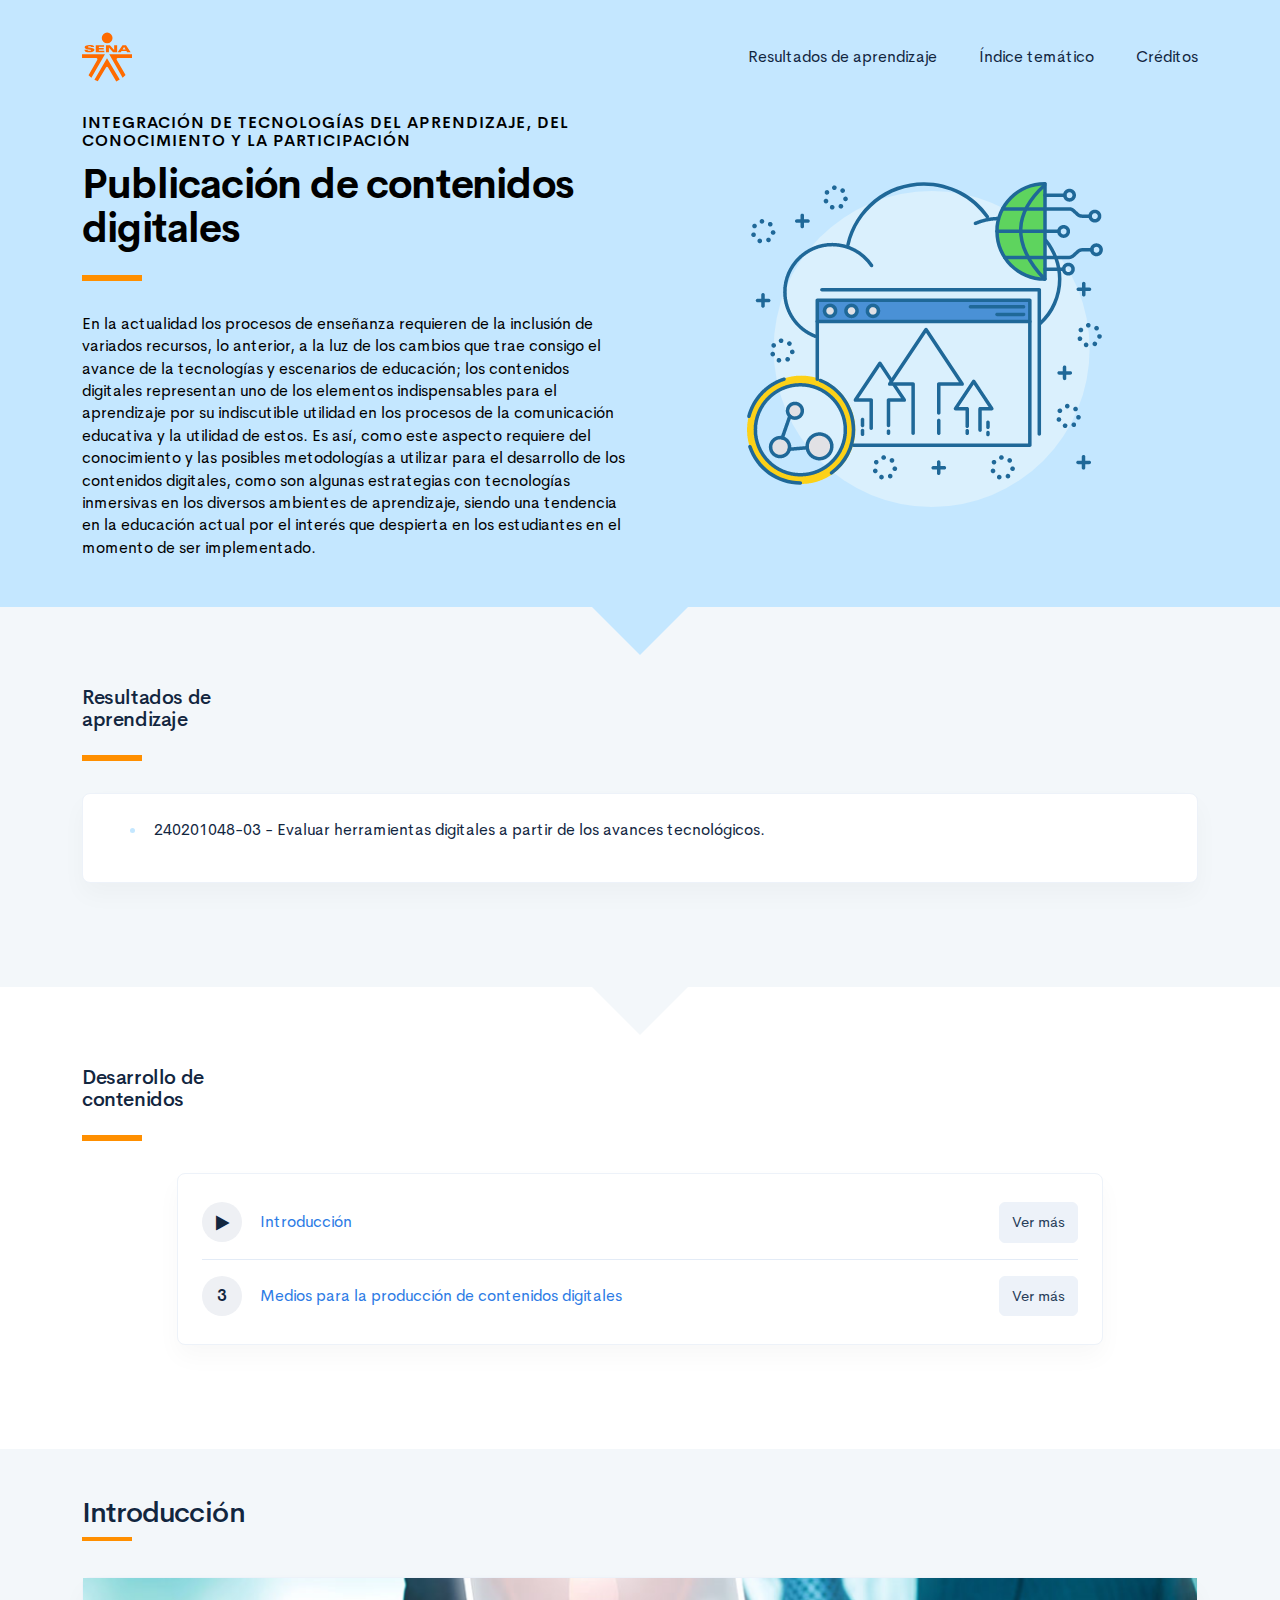
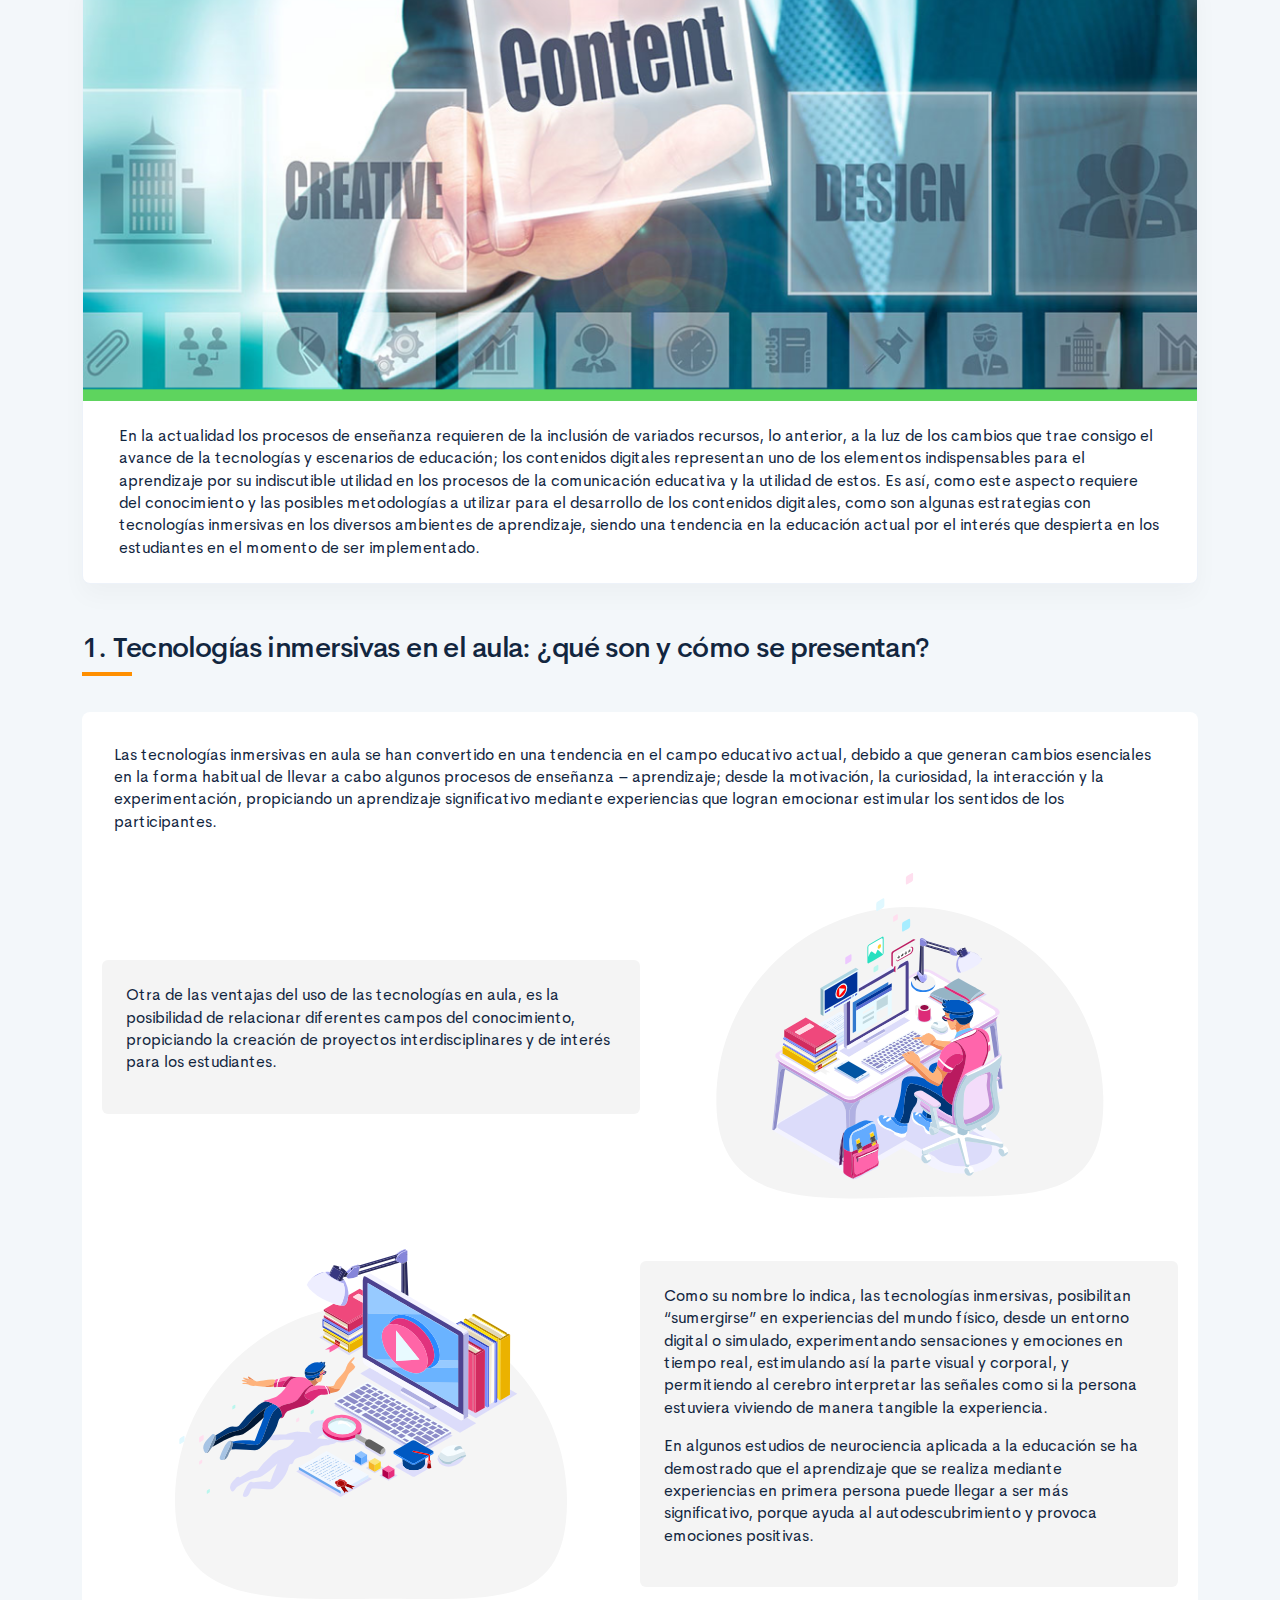
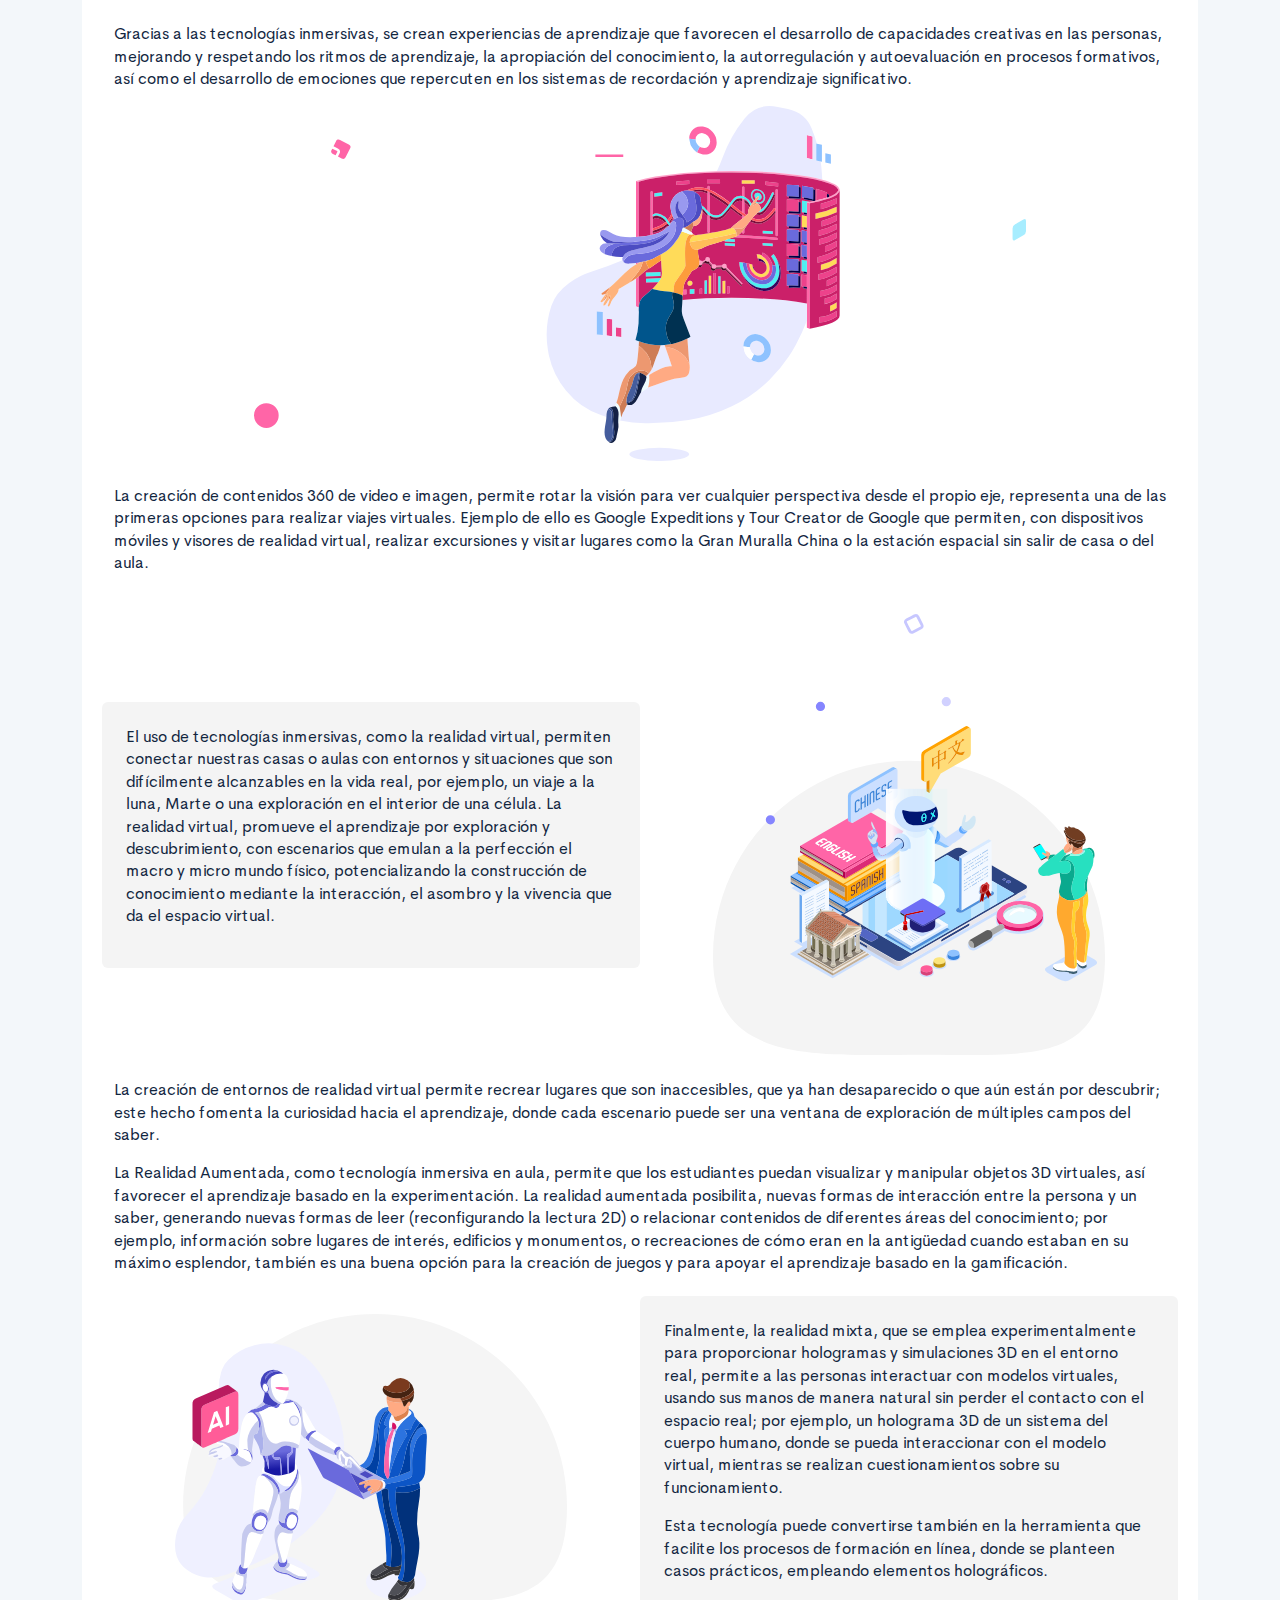
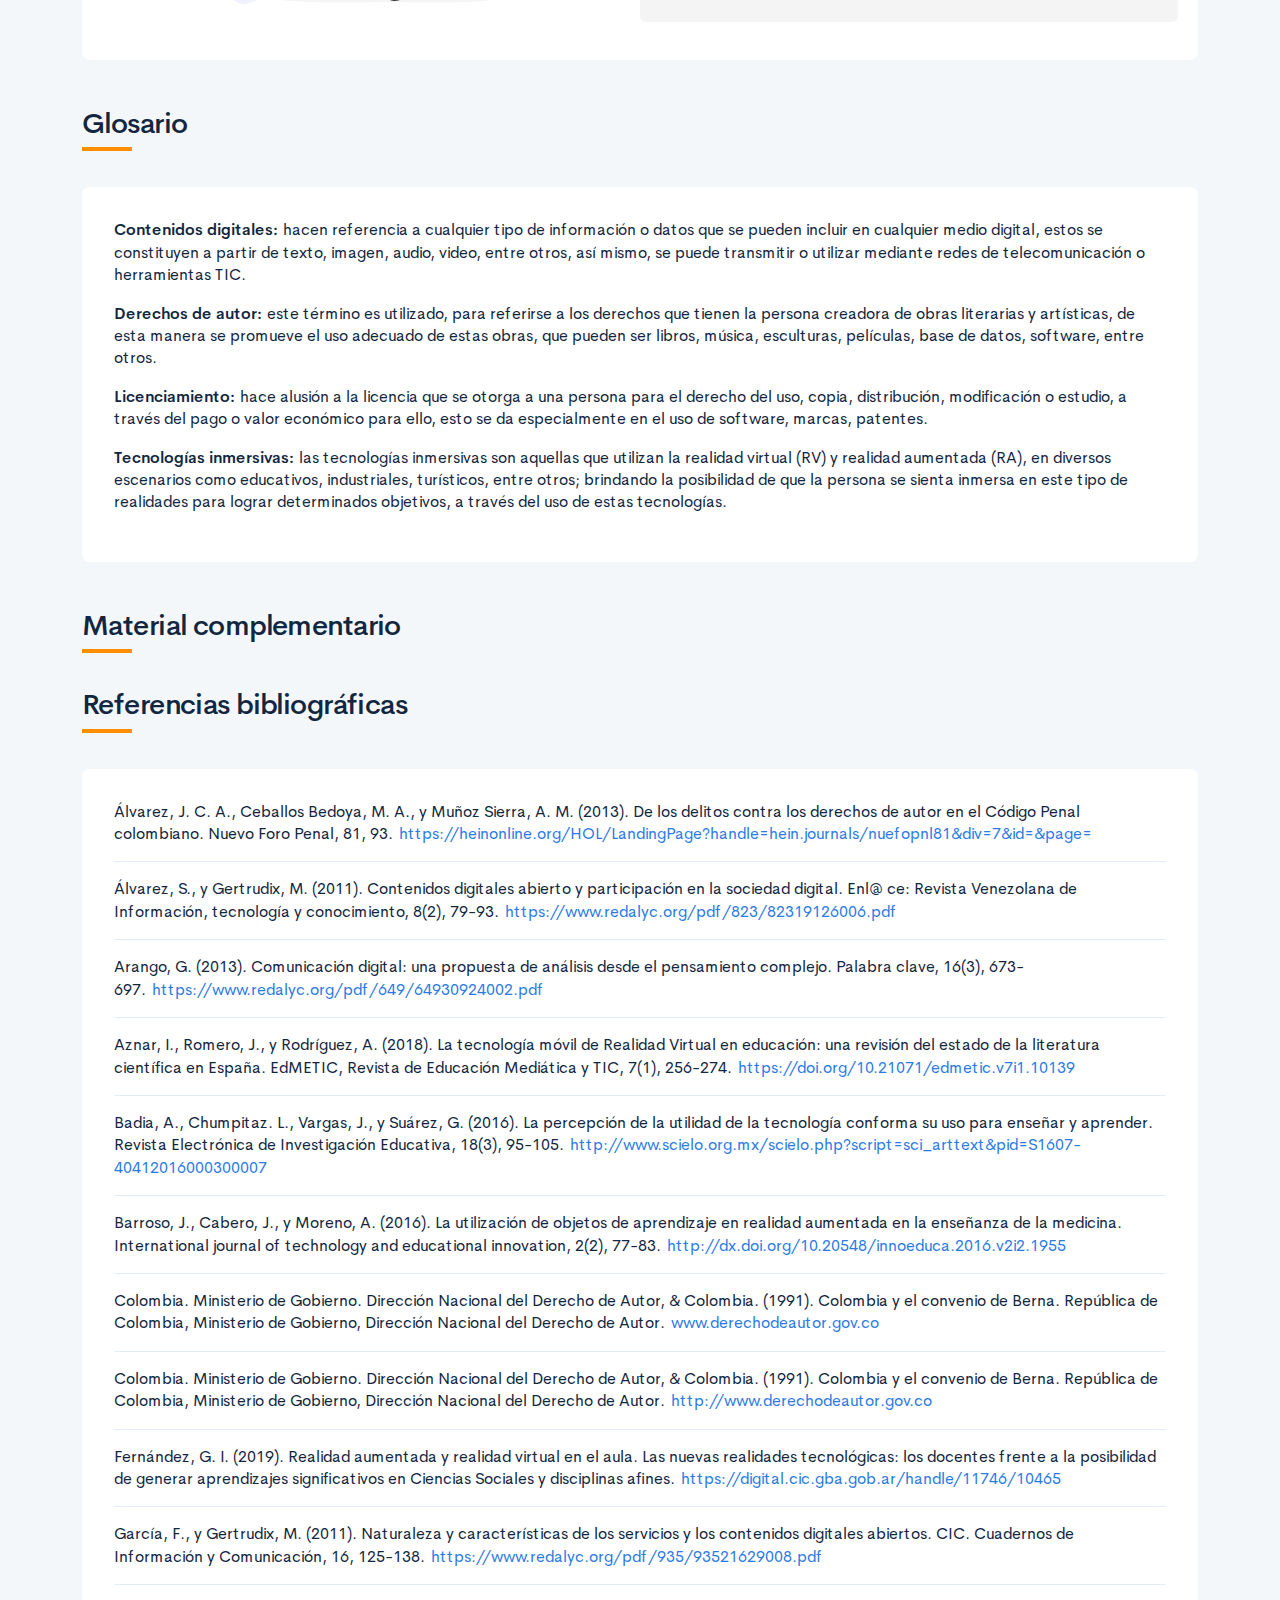
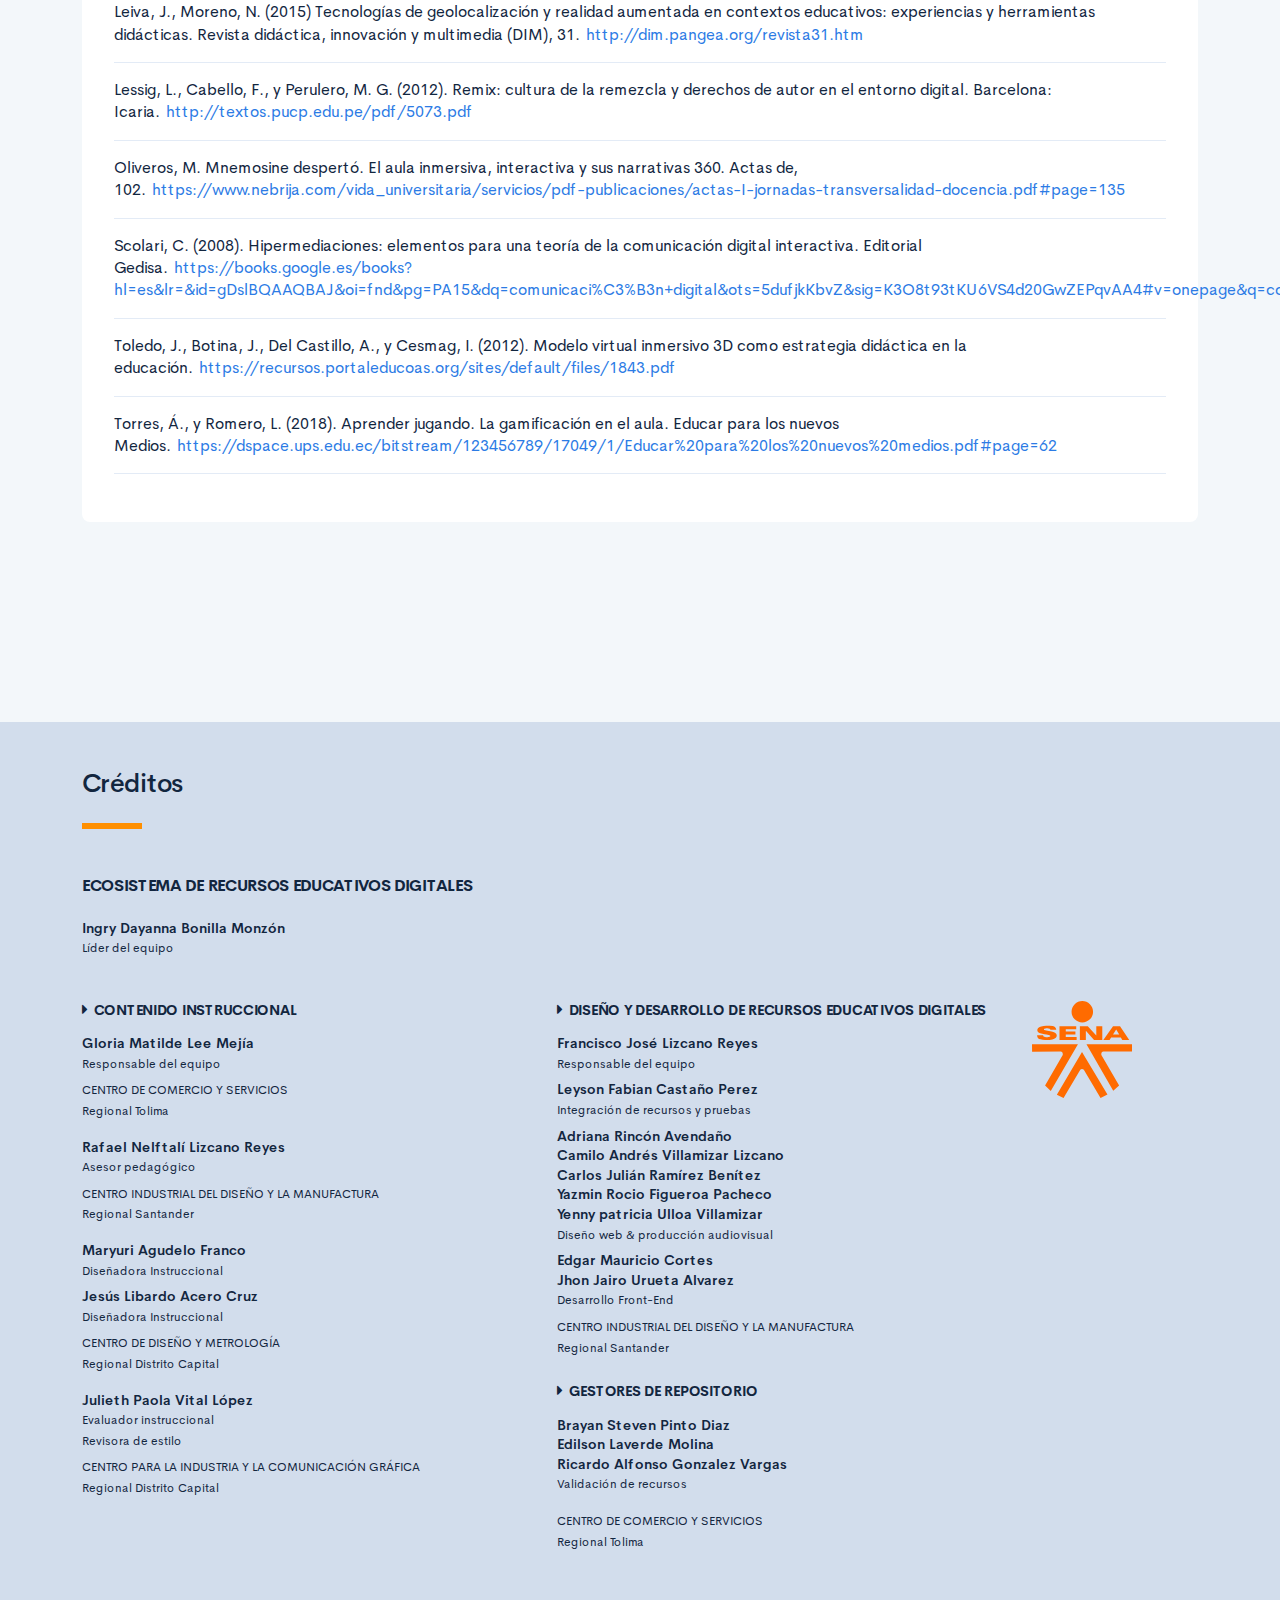
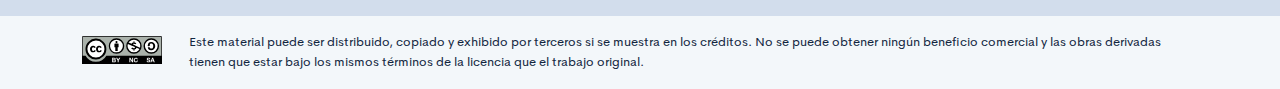
==== public/material.html @ 1c8f8443 "Terminado" ====
<!DOCTYPE html>
<html lang="es">
    <head>
        <meta charset="UTF-8">
        <meta name="viewport" content="width=device-width, user-scalable=no, initial-scale=1.0, maximum-scale=1.0, minimum-scale=1.0">
        <title>Publicación de contenidos digitales</title>
        <meta meta name="description" content="En la actualidad los procesos de enseñanza requieren de la inclusión de variados recursos, lo anterior, a la luz de los cambios que trae consigo el avance de la tecnologías y escenarios de educación; los contenidos digitales representan uno de los elementos indispensables para el aprendizaje por su indiscutible utilidad en los procesos de la comunicación educativa y la utilidad de estos. Es así, como este aspecto requiere del conocimiento y las posibles metodologías a utilizar para el desarrollo de los contenidos digitales, como son algunas estrategias con tecnologías inmersivas en los diversos ambientes de aprendizaje, siendo una tendencia en la educación actual por el interés que despierta en los estudiantes en el momento de ser implementado.">
        <link rel="icon" type="image/svg+xml" href="assets/images/logos/senaLogo.svg">
        <link rel="stylesheet" href="assets/fonts/feather/feather.css">
        <link rel="stylesheet" href="assets/fonts/fontawesome/css/font-awesome.css">
        <link href="assets/css/fancybox.css" rel="stylesheet">
        <link href="assets/css/animate.css" rel="stylesheet">
        <link rel="stylesheet" href="assets/css/main.css">
    </head>
    <body class="theme-dark page-header-textura" id="page-home">
        <header class="curso-presentacion page-header" id="CursoPresentacion">
            <div class="page-textura">
                <div class="container">
                    <div class="curso-topbar justify-content-center justify-content-md-between"><a class="curso-topbar__logo"><svg xmlns="http://www.w3.org/2000/svg" width="168.273" height="164.177" viewBox="0 0 168.273 164.177">
                                <path id="SENA_LOGO" data-name="SENA LOGO" d="M85.349,1a18.09,18.09,0,1,0,18.09,18.09h0A18.1,18.1,0,0,0,85.349,1ZM25.617,42.983a33.722,33.722,0,0,0-9.386,1.024,11.156,11.156,0,0,0-5.12,2.56A5.346,5.346,0,0,0,10.086,52.2c.683,1.707,2.56,2.9,4.608,3.584,4.437,1.536,9.386,1.877,13.994,2.731a5.1,5.1,0,0,1,2.389,1.024,1.369,1.369,0,0,1-.683,2.048,9.146,9.146,0,0,1-5.291.683A8.354,8.354,0,0,1,20.5,61.244a1.962,1.962,0,0,1-.853-2.389H9.233A7.663,7.663,0,0,0,10.6,63.463a7.59,7.59,0,0,0,4.267,2.389A28.541,28.541,0,0,0,23.4,66.876,52.426,52.426,0,0,0,35,66.023a11.043,11.043,0,0,0,5.8-2.9,5.358,5.358,0,0,0-1.365-8.533,21.267,21.267,0,0,0-5.8-2.048c-3.072-.683-5.973-1.024-9.045-1.536a9.114,9.114,0,0,1-3.072-.853,1.226,1.226,0,0,1,0-2.219,9.369,9.369,0,0,1,4.437-.683,10.554,10.554,0,0,1,4.608.853A1.877,1.877,0,0,1,31.59,49.81h9.9a5.669,5.669,0,0,0-1.195-3.584A8.875,8.875,0,0,0,35.515,43.5c-3.584-.341-6.827-.512-9.9-.512Zm21.333.683V67.217H75.792V62.1H57.531V57.489H73.744V52.54H57.531V48.786H75.109v-5.12Zm47.615,0H81.253V67.217H91.322V51.346l13.824,15.872h13.824V43.666H108.9v15.7Zm42.495,0L120.676,67.217h10.581l2.56-4.267H150.2l2.389,4.267h11.776l-15.53-23.551ZM142.35,49.3l5.12,8.533h-10.41ZM.7,74.044l.171,12.8L49,86.673c2.389.512,3.925,2.048,3.413,5.8l-29.7,51.711,9.557,9.045L78.01,74.044Zm91.646,0L137.4,152.89l9.9-8.874L117.433,92.3c-.512-3.584.853-5.291,3.413-5.8l48.127.171V74.044ZM84.837,87.185,42.512,159.546l11.264,5.461,28.159-47.615a4.283,4.283,0,0,1,2.9-1.195,4.681,4.681,0,0,1,3.072,1.195l28.159,47.786,11.605-5.973Z" transform="translate(-0.7 -1)" fill="#FF6B00" />
                            </svg>
                        </a><a class="curso-topbar__menubar collapsed btn-menu-responsive d-none" data-toggle="collapse" href="#curso-topbar__nav" aria-expanded="false"><span></span><span></span><span></span></a>
                        <nav class="curso-topbar__nav collapse show d-none d-md-block" id="curso-topbar__nav">
                            <ul class="curso-topbar__list">
                                <li class="curso-topbar__item"><a class="curso-topbar__link" href="#ResultadosAprendizaje"><span>Resultados de aprendizaje</span></a></li>
                                <li class="curso-topbar__item"><a class="curso-topbar__link" href="#IndiceTematico"><span>Índice temático</span></a></li>
                                <li class="curso-topbar__item"><a class="curso-topbar__link" href="#Creditos"><span>Créditos</span></a></li>
                            </ul>
                        </nav>
                    </div>
                    <div class="curso-portada">
                        <div class="row align-items-center">
                            <div class="col-12 col-lg-6">
                                <h3 class="curso-subtitulo" id="curso-titulo-componente">Integración de tecnologías del aprendizaje, del conocimiento y la participación</h3>
                                <h1 class="curso-titulo" id="curso-titulo-tema">Publicación de contenidos digitales</h1>
                                <div class="brand-line-primary"></div>
                                <p class="curso-descripcion">En la actualidad los procesos de enseñanza requieren de la inclusión de variados recursos, lo anterior, a la luz de los cambios que trae consigo el avance de la tecnologías y escenarios de educación; los contenidos digitales representan uno de los elementos indispensables para el aprendizaje por su indiscutible utilidad en los procesos de la comunicación educativa y la utilidad de estos. Es así, como este aspecto requiere del conocimiento y las posibles metodologías a utilizar para el desarrollo de los contenidos digitales, como son algunas estrategias con tecnologías inmersivas en los diversos ambientes de aprendizaje, siendo una tendencia en la educación actual por el interés que despierta en los estudiantes en el momento de ser implementado.</p>
                            </div>
                            <div class="col-12 col-lg-6 text-center">
                                <div class="d-none d-lg-block"><img class="curso-imagen" src="assets/images/header/header_media.png" /></div>
                            </div>
                        </div>
                    </div>
                </div>
            </div>
        </header>
        <section class="curso-resultados section bg-base-light" id="ResultadosAprendizaje">
            <div class="container">
                <h2> Resultados de <br>aprendizaje</h2>
                <div class="brand-line-primary"></div>
                <div class="card resultado-item">
                    <div class="card-body">
                        <ul class="bg-color-dark">
                            <li> <span>240201048-03 - Evaluar herramientas digitales a partir de los avances tecnológicos.</span></li>
                        </ul>
                    </div>
                </div>
            </div>
        </section>
        <section class="curso-indice-tematico section" id="IndiceTematico">
            <div class="container">
                <h2>Desarrollo de <br>contenidos</h2>
                <div class="brand-line-primary"></div>
                <div class="row justify-content-center">
                    <div class="col-12 col-sm-10">
                        <div class="card wow flipInX" data-wow-delay=".4s">
                            <div class="card-body">
                                <ul class="list-group list-group-flush list my-n3 nav-temas">
                                    <li class="list-group-item nav-tema-item">
                                        <div class="row align-items-center">
                                            <div class="col-auto">
                                                <div class="avatar avatar-sm"><span class="nav-tema-item__icon avatar-title font-size-lg bg-secondary-soft rounded-circle text-primary font-weight-bold"> <i class="fa fa-play"></i></span></div>
                                            </div>
                                            <div class="col ml-n2"><span class="nav-tema-item__titulo"> <a href="main.html#page/#tema-1/">Introducción</a></span></div>
                                            <div class="col-auto"> <a class="btn btn-light nav-tema-item__btn" href="main.html#page/#tema-1/">Ver más</a></div>
                                        </div>
                                    </li>
                                    <li class="list-group-item nav-tema-item">
                                        <div class="row align-items-center">
                                            <div class="col-auto">
                                                <div class="avatar avatar-sm"><span class="nav-tema-item__icon avatar-title font-size-lg bg-secondary-soft rounded-circle text-primary font-weight-bold">3</span></div>
                                            </div>
                                            <div class="col ml-n2"><span class="nav-tema-item__titulo"> <a href="main.html#page/#tema-2/">Medios para la producción de contenidos digitales</a></span></div>
                                            <div class="col-auto"> <a class="btn btn-light nav-tema-item__btn" href="main.html#page/#tema-2/">Ver más</a></div>
                                        </div>
                                    </li>
                                </ul>
                            </div>
                        </div>
                    </div>
                </div>
            </div>
        </section>
        <section id="mainContent">
            <div id="tema-1">
                <div class="container" id="introduccion">
                    <div class="header-ecored">
                        <h1>Introducción</h1>
                    </div>
                    <div class="card"><img class="img-fluid" src="assets/images/pages/img1.png" style="max-width: 100%">
                        <div class="card-body">
                            <div class="card-text">
                                <div class="row mx-0">
                                    <div class="col-12">
                                        <p>En la actualidad los procesos de enseñanza requieren de la inclusión de variados recursos, lo anterior, a la luz de los cambios que trae consigo el avance de la tecnologías y escenarios de educación; los contenidos digitales representan uno de los elementos indispensables para el aprendizaje por su indiscutible utilidad en los procesos de la comunicación educativa y la utilidad de estos. Es así, como este aspecto requiere del conocimiento y las posibles metodologías a utilizar para el desarrollo de los contenidos digitales, como son algunas estrategias con tecnologías inmersivas en los diversos ambientes de aprendizaje, siendo una tendencia en la educación actual por el interés que despierta en los estudiantes en el momento de ser implementado.</p>
                                    </div>
                                </div>
                            </div>
                        </div>
                    </div>
                </div>
            </div>
            <div id="tema-2">
                <div class="container" id="publicacion">
                    <div class="header-ecored">
                        <h1>1. Tecnologías inmersivas en el aula: ¿qué son y cómo se presentan?</h1>
                    </div>
                    <div class="jumbotron bg-white">
                        <div class="row">
                            <div class="col-12">
                                <p>Las tecnologías inmersivas en aula se han convertido en una tendencia en el campo educativo actual, debido a que generan cambios esenciales en la forma habitual de llevar a cabo algunos procesos de enseñanza – aprendizaje; desde la motivación, la curiosidad, la interacción y la experimentación, propiciando un aprendizaje significativo mediante experiencias que logran emocionar estimular los sentidos de los participantes.</p>
                            </div>
                            <div class="col-6 p-4 bg-color1 align-self-center rounded">
                                <p>Otra de las ventajas del uso de las tecnologías en aula, es la posibilidad de relacionar diferentes campos del conocimiento, propiciando la creación de proyectos interdisciplinares y de interés para los estudiantes.</p>
                            </div>
                            <div class="col-6 text-center p-4"><img class="img-fluid" src="assets/images/pages/img1.svg" style="max-width: 80%"></div>
                            <div class="col-6 text-center p-4"><img class="img-fluid" src="assets/images/pages/img2.svg" style="max-width: 80%"></div>
                            <div class="col-6 p-4 bg-color1 align-self-center rounded">
                                <p>Como su nombre lo indica, las tecnologías inmersivas, posibilitan “sumergirse” en experiencias del mundo físico, desde un entorno digital o simulado, experimentando sensaciones y emociones en tiempo real, estimulando así la parte visual y corporal, y permitiendo al cerebro interpretar las señales como si la persona estuviera viviendo de manera tangible la experiencia. </p>
                                <p>En algunos estudios de neurociencia aplicada a la educación se ha demostrado que el aprendizaje que se realiza mediante experiencias en primera persona puede llegar a ser más significativo, porque ayuda al autodescubrimiento y provoca emociones positivas.</p>
                            </div>
                            <div class="col-12">
                                <p>Gracias a las tecnologías inmersivas, se crean experiencias de aprendizaje que favorecen el desarrollo de capacidades creativas en las personas, mejorando y respetando los ritmos de aprendizaje, la apropiación del conocimiento, la autorregulación y autoevaluación en procesos formativos, así como el desarrollo de emociones que repercuten en los sistemas de recordación y aprendizaje significativo.</p>
                            </div>
                            <div class="col-12 text-center"><img class="img-fluid" src="assets/images/pages/img3.svg" style="max-width: 80%"></div>
                            <div class="col-12 mt-4">
                                <p>La creación de contenidos 360 de video e imagen, permite rotar la visión para ver cualquier perspectiva desde el propio eje, representa una de las primeras opciones para realizar viajes virtuales. Ejemplo de ello es Google Expeditions y Tour Creator de Google que permiten, con dispositivos móviles y visores de realidad virtual, realizar excursiones y visitar lugares como la Gran Muralla China o la estación espacial sin salir de casa o del aula.</p>
                            </div>
                            <div class="col-6 p-4 bg-color1 align-self-center rounded">
                                <p>El uso de tecnologías inmersivas, como la realidad virtual, permiten conectar nuestras casas o aulas con entornos y situaciones que son difícilmente alcanzables en la vida real, por ejemplo, un viaje a la luna, Marte o una exploración en el interior de una célula. La realidad virtual, promueve el aprendizaje por exploración y descubrimiento, con escenarios que emulan a la perfección el macro y micro mundo físico, potencializando la construcción de conocimiento mediante la interacción, el asombro y la vivencia que da el espacio virtual.</p>
                            </div>
                            <div class="col-6 text-center p-4"><img class="img-fluid" src="assets/images/pages/img4.svg" style="max-width: 80%"></div>
                            <div class="col-12">
                                <p>La creación de entornos de realidad virtual permite recrear lugares que son inaccesibles, que ya han desaparecido o que aún están por descubrir; este hecho fomenta la curiosidad hacia el aprendizaje, donde cada escenario puede ser una ventana de exploración de múltiples campos del saber. </p>
                                <p>La Realidad Aumentada, como tecnología inmersiva en aula, permite que los estudiantes puedan visualizar y manipular objetos 3D virtuales, así favorecer el aprendizaje basado en la experimentación. La realidad aumentada posibilita, nuevas formas de interacción entre la persona y un saber, generando nuevas formas de leer (reconfigurando la lectura 2D) o relacionar contenidos de diferentes áreas del conocimiento; por ejemplo, información sobre lugares de interés, edificios y monumentos, o recreaciones de cómo eran en la antigüedad cuando estaban en su máximo esplendor, también es una buena opción para la creación de juegos y para apoyar el aprendizaje basado en la gamificación.</p>
                            </div>
                            <div class="col-6 text-center p-4"><img class="img-fluid" src="assets/images/pages/img5.svg" style="max-width: 80%"></div>
                            <div class="col-6 p-4 bg-color1 align-self-center rounded">
                                <p>Finalmente, la realidad mixta, que se emplea experimentalmente para proporcionar hologramas y simulaciones 3D en el entorno real, permite a las personas interactuar con modelos virtuales, usando sus manos de manera natural sin perder el contacto con el espacio real; por ejemplo, un holograma 3D de un sistema del cuerpo humano, donde se pueda interaccionar con el modelo virtual, mientras se realizan cuestionamientos sobre su funcionamiento. </p>
                                <p>Esta tecnología puede convertirse también en la herramienta que facilite los procesos de formación en línea, donde se planteen casos prácticos, empleando elementos holográficos.</p>
                            </div>
                        </div>
                    </div>
                </div>
            </div>
            <div id="glosario">
                <div class="container">
                    <div class="header-ecored">
                        <h1>Glosario</h1>
                    </div>
                    <div class="jumbotron bg-white">
                        <p> <strong class="mr-2">Contenidos digitales:</strong>hacen referencia a cualquier tipo de información o datos que se pueden incluir en cualquier medio digital, estos se constituyen a partir de texto, imagen, audio, video, entre otros, así mismo, se puede transmitir o utilizar mediante redes de telecomunicación o herramientas TIC.</p>
                        <p><strong class="mr-2">Derechos de autor:</strong>este término es utilizado, para referirse a los derechos que tienen la persona creadora de obras literarias y artísticas, de esta manera se promueve el uso adecuado de estas obras, que pueden ser libros, música, esculturas, películas, base de datos, software, entre otros.</p>
                        <p><strong class="mr-2">Licenciamiento:</strong>hace alusión a la licencia que se otorga a una persona para el derecho del uso, copia, distribución, modificación o estudio, a través del pago o valor económico para ello, esto se da especialmente en el uso de software, marcas, patentes.</p>
                        <p> <strong class="mr-2">Tecnologías inmersivas:</strong>las tecnologías inmersivas son aquellas que utilizan la realidad virtual (RV) y realidad aumentada (RA), en diversos escenarios como educativos, industriales, turísticos, entre otros; brindando la posibilidad de que la persona se sienta inmersa en este tipo de realidades para lograr determinados objetivos, a través del uso de estas tecnologías.</p>
                    </div>
                </div>
            </div>
            <div id="anexos">
                <div class="container">
                    <div class="header-ecored">
                        <h1>Material complementario</h1>
                    </div>
                </div>
            </div>
            <div id="referencias">
                <div class="container">
                    <div class="header-ecored">
                        <h1>Referencias bibliográficas</h1>
                    </div>
                    <div class="jumbotron bg-white referencias">
                        <p>Álvarez, J. C. A., Ceballos Bedoya, M. A., y Muñoz Sierra, A. M. (2013). De los delitos contra los derechos de autor en el Código Penal colombiano. Nuevo Foro Penal, 81, 93.<a class="ml-2" href="https://heinonline.org/HOL/LandingPage?handle=hein.journals/nuefopnl81&amp;div=7&amp;id=&amp;page=" target="_blank">https://heinonline.org/HOL/LandingPage?handle=hein.journals/nuefopnl81&amp;div=7&amp;id=&amp;page=</a></p>
                        <hr>
                        <p>Álvarez, S., y Gertrudix, M. (2011). Contenidos digitales abierto y participación en la sociedad digital. Enl@ ce: Revista Venezolana de Información, tecnología y conocimiento, 8(2), 79-93.<a class="ml-2" href="https://www.redalyc.org/pdf/823/82319126006.pdf" target="_blank">https://www.redalyc.org/pdf/823/82319126006.pdf</a></p>
                        <hr>
                        <p>Arango, G. (2013). Comunicación digital: una propuesta de análisis desde el pensamiento complejo. Palabra clave, 16(3), 673-697.<a class="ml-2" href="https://www.redalyc.org/pdf/649/64930924002.pdf" target="_blank">https://www.redalyc.org/pdf/649/64930924002.pdf</a></p>
                        <hr>
                        <p>Aznar, I., Romero, J., y Rodríguez, A. (2018). La tecnología móvil de Realidad Virtual en educación: una revisión del estado de la literatura científica en España. EdMETIC, Revista de Educación Mediática y TIC, 7(1), 256-274.<a class="ml-2" href="https://doi.org/10.21071/edmetic.v7i1.10139" target="_blank">https://doi.org/10.21071/edmetic.v7i1.10139</a></p>
                        <hr>
                        <p>Badia, A., Chumpitaz. L., Vargas, J., y Suárez, G. (2016). La percepción de la utilidad de la tecnología conforma su uso para enseñar y aprender. Revista Electrónica de Investigación Educativa, 18(3), 95-105.<a class="ml-2" href="http://www.scielo.org.mx/scielo.php?script=sci_arttext&amp;pid=S1607-40412016000300007" target="_blank">http://www.scielo.org.mx/scielo.php?script=sci_arttext&amp;pid=S1607-40412016000300007</a></p>
                        <hr>
                        <p>Barroso, J., Cabero, J., y Moreno, A. (2016). La utilización de objetos de aprendizaje en realidad aumentada en la enseñanza de la medicina. International journal of technology and educational innovation, 2(2), 77-83.<a class="ml-2" href="http://dx.doi.org/10.20548/innoeduca.2016.v2i2.1955" target="_blank">http://dx.doi.org/10.20548/innoeduca.2016.v2i2.1955</a></p>
                        <hr>
                        <p>Colombia. Ministerio de Gobierno. Dirección Nacional del Derecho de Autor, &amp; Colombia. (1991). Colombia y el convenio de Berna. República de Colombia, Ministerio de Gobierno, Dirección Nacional del Derecho de Autor.<a class="ml-2" href="www.derechodeautor.gov.co" target="_blank">www.derechodeautor.gov.co</a></p>
                        <hr>
                        <p>Colombia. Ministerio de Gobierno. Dirección Nacional del Derecho de Autor, &amp; Colombia. (1991). Colombia y el convenio de Berna. República de Colombia, Ministerio de Gobierno, Dirección Nacional del Derecho de Autor.<a class="ml-2" href="http://www.derechodeautor.gov.co" target="_blank">http://www.derechodeautor.gov.co</a></p>
                        <hr>
                        <p>Fernández, G. I. (2019). Realidad aumentada y realidad virtual en el aula. Las nuevas realidades tecnológicas: los docentes frente a la posibilidad de generar aprendizajes significativos en Ciencias Sociales y disciplinas afines.<a class="ml-2" href="https://digital.cic.gba.gob.ar/handle/11746/10465" target="_blank">https://digital.cic.gba.gob.ar/handle/11746/10465</a></p>
                        <hr>
                        <p>García, F., y Gertrudix, M. (2011). Naturaleza y características de los servicios y los contenidos digitales abiertos. CIC. Cuadernos de Información y Comunicación, 16, 125-138.<a class="ml-2" href="https://www.redalyc.org/pdf/935/93521629008.pdf" target="_blank">https://www.redalyc.org/pdf/935/93521629008.pdf</a></p>
                        <hr>
                        <p>Leiva, J., Moreno, N. (2015) Tecnologías de geolocalización y realidad aumentada en contextos educativos: experiencias y herramientas didácticas. Revista didáctica, innovación y multimedia (DIM), 31.<a class="ml-2" href="http://dim.pangea.org/revista31.htm" target="_blank">http://dim.pangea.org/revista31.htm</a></p>
                        <hr>
                        <p>Lessig, L., Cabello, F., y Perulero, M. G. (2012). Remix: cultura de la remezcla y derechos de autor en el entorno digital. Barcelona: Icaria.<a class="ml-2" href="http://textos.pucp.edu.pe/pdf/5073.pdf" target="_blank">http://textos.pucp.edu.pe/pdf/5073.pdf</a></p>
                        <hr>
                        <p>Oliveros, M. Mnemosine despertó. El aula inmersiva, interactiva y sus narrativas 360. Actas de, 102.<a class="ml-2" href="https://www.nebrija.com/vida_universitaria/servicios/pdf-publicaciones/actas-I-jornadas-transversalidad-docencia.pdf#page=135" target="_blank">https://www.nebrija.com/vida_universitaria/servicios/pdf-publicaciones/actas-I-jornadas-transversalidad-docencia.pdf#page=135</a></p>
                        <hr>
                        <p>Scolari, C. (2008). Hipermediaciones: elementos para una teoría de la comunicación digital interactiva. Editorial Gedisa.<a class="ml-2" href="https://books.google.es/books?hl=es&amp;lr=&amp;id=gDslBQAAQBAJ&amp;oi=fnd&amp;pg=PA15&amp;dq=comunicaci%C3%B3n+digital&amp;ots=5dufjkKbvZ&amp;sig=K3O8t93tKU6VS4d20GwZEPqvAA4#v=onepage&amp;q=comunicaci%C3%B3n%20digital&amp;f=false" target="_blank">https://books.google.es/books?hl=es&amp;lr=&amp;id=gDslBQAAQBAJ&amp;oi=fnd&amp;pg=PA15&amp;dq=comunicaci%C3%B3n+digital&amp;ots=5dufjkKbvZ&amp;sig=K3O8t93tKU6VS4d20GwZEPqvAA4#v=onepage&amp;q=comunicaci%C3%B3n%20digital&amp;f=false</a></p>
                        <hr>
                        <p>Toledo, J., Botina, J., Del Castillo, A., y Cesmag, I. (2012). Modelo virtual inmersivo 3D como estrategia didáctica en la educación.<a class="ml-2" href="https://recursos.portaleducoas.org/sites/default/files/1843.pdf" target="_blank">https://recursos.portaleducoas.org/sites/default/files/1843.pdf</a></p>
                        <hr>
                        <p>Torres, Á., y Romero, L. (2018). Aprender jugando. La gamificación en el aula. Educar para los nuevos Medios.<a class="ml-2" href="https://dspace.ups.edu.ec/bitstream/123456789/17049/1/Educar%20para%20los%20nuevos%20medios.pdf#page=62" target="_blank">https://dspace.ups.edu.ec/bitstream/123456789/17049/1/Educar%20para%20los%20nuevos%20medios.pdf#page=62</a></p>
                        <hr>
                    </div>
                </div>
            </div>
        </section>
        <footer class="footer" id="Creditos">
            <div class="container">
                <h1>Créditos </h1>
                <div class="brand-line-primary"></div>
                <div class="row">
                    <div class="col-12 col-md-5">
                        <h3 class="footer-subtitulo mb-4">ECOSISTEMA DE RECURSOS EDUCATIVOS DIGITALES </h3>
                        <p class="footer-texto mb-2"><strong>Ingry Dayanna Bonilla Monzón</strong><br /> <span class="text-small">Líder del equipo</span></p>
                    </div>
                </div>
                <div class="row mt-5">
                    <div class="col-12 col-md-5">
                        <h4 class="footer-subtitulo-2 mt-0">
                            <div class="fa fa-caret-right mr-2"></div>Contenido Instruccional
                        </h4>
                        <p class="footer-texto mb-2"><strong>Gloria Matilde Lee Mejía </strong><br /> <span class="text-small">Responsable del equipo</span></p>
                        <p class="footer-texto"><span class="text-small text-uppercase">Centro de Comercio y Servicios</span><br><span class="text-small">Regional Tolima</span></p>
                        <p class="footer-texto mb-2"><strong>Rafael Nelftalí Lizcano Reyes</strong><br /> <span class="text-small">Asesor pedagógico<br /></span></p>
                        <p class="footer-texto"><span class="text-small text-uppercase">Centro industrial del diseño y la manufactura </span><br><span class="text-small">Regional Santander</span></p>
                        <p class="footer-texto mb-2"><strong>Maryuri Agudelo Franco</strong><br /><span class="text-small">Diseñadora Instruccional<br /></span></p>
                        <p class="footer-texto mb-2"><strong>Jesús Libardo Acero Cruz</strong><br /><span class="text-small">Diseñadora Instruccional<br /></span></p>
                        <p class="footer-texto"><span class="text-small text-uppercase">Centro de diseño y metrología</span><br><span class="text-small">Regional Distrito Capital</span></p>
                        <p class="footer-texto mb-2"><strong>Julieth Paola Vital López </strong><br /><span class="text-small">Evaluador instruccional<br /></span><span class="text-small">Revisora de estilo<br /></span></p>
                        <p class="footer-texto"><span class="text-small text-uppercase">Centro para la Industria y la Comunicación Gráfica</span><br><span class="text-small">Regional Distrito Capital</span></p>
                    </div>
                    <div class="col-12 col-md-5">
                        <h4 class="footer-subtitulo-2 mt-0">
                            <div class="fa fa-caret-right mr-2"></div>Diseño y desarrollo de recursos educativos digitales
                        </h4>
                        <p class="footer-texto mb-2"><strong>Francisco José Lizcano Reyes </strong><br /> <span class="text-small">Responsable del equipo<br /></span></p>
                        <p class="footer-texto mb-2"><strong>Leyson Fabian Castaño Perez</strong><br /> <span class="text-small">Integración de recursos y pruebas<br /></span></p>
                        <p class="footer-texto mb-2"> <strong>Adriana Rincón Avendaño</strong><br />
                            <strong>Camilo Andrés Villamizar Lizcano</strong><br />
                            <strong>Carlos Julián Ramírez Benítez</strong><br />
                            <strong>Yazmin Rocio Figueroa Pacheco</strong><br />
                            <strong>Yenny patricia Ulloa Villamizar</strong><br /><span class="text-small">Diseño web & producción audiovisual<br /></span></p>
                        <p class="footer-texto mb-2"><strong>Edgar Mauricio Cortes</strong><br />
                            <strong>Jhon Jairo Urueta Alvarez</strong><br /><span class="text-small">Desarrollo Front-End<br /></span></p>
                        <p class="footer-texto mb-2"><span class="text-small text-uppercase">Centro industrial del diseño y la manufactura </span><br><span class="text-small">Regional Santander</span></p>
                        <h4 class="footer-subtitulo-2 mt-4">
                            <div class="fa fa-caret-right mr-2"></div>Gestores de repositorio
                        </h4>
                        <p class="footer-texto"> <strong>Brayan Steven Pinto Diaz</strong><br />
                            <strong>Edilson Laverde Molina</strong><br />
                            <strong>Ricardo Alfonso Gonzalez Vargas</strong><br /><span class="text-small">Validación de recursos<br /></span></p>
                        <p class="footer-texto"><span class="text-small text-uppercase">CENTRO DE COMERCIO Y SERVICIOS</span><br><span class="text-small">Regional Tolima</span></p>
                    </div>
                    <div class="col-12 col-md-2">
                        <div class="d-flex flex-column justify-content-center"><img src="assets/images/logos/senaLogo.svg" style="max-width:100px"></div>
                    </div>
                </div>
            </div>
        </footer>
        <section id="cc">
            <div class="container">
                <div class="d-flex flex-column flex-sm-row"><span class="pr-3"><i class="icon cc"></i></span><span>Este material puede ser distribuido, copiado y exhibido por terceros si se muestra en los créditos. No se puede obtener ningún beneficio comercial y las obras derivadas tienen que estar bajo los mismos términos de la licencia que el trabajo original.</span></div>
            </div>
        </section><a class="scroll-to-top-btn">
            <div class="fa fa-angle-up fa-2x"></div>
        </a>
        <script src="assets/js/vendor.js"></script>
        <script src="js/local.js"></script>
    </body>
</html>
---- public/assets/fonts/feather/feather.css ----
@font-face {
  font-family: 'Feather';
  src:
    url('fonts/Feather.ttf?sdxovp') format('truetype'),
    url('fonts/Feather.woff?sdxovp') format('woff'),
    url('fonts/Feather.svg?sdxovp#Feather') format('svg');
  font-weight: normal;
  font-style: normal;
}

.fe {
  /* use !important to prevent issues with browser extensions that change fonts */
  font-family: 'Feather' !important;
  speak: none;
  font-style: normal;
  font-weight: normal;
  font-variant: normal;
  text-transform: none;
  line-height: 1;

  /* Better Font Rendering =========== */
  -webkit-font-smoothing: antialiased;
  -moz-osx-font-smoothing: grayscale;
}

.fe-activity:before {
  content: "\e900";
}
.fe-airplay:before {
  content: "\e901";
}
.fe-alert-circle:before {
  content: "\e902";
}
.fe-alert-octagon:before {
  content: "\e903";
}
.fe-alert-triangle:before {
  content: "\e904";
}
.fe-align-center:before {
  content: "\e905";
}
.fe-align-justify:before {
  content: "\e906";
}
.fe-align-left:before {
  content: "\e907";
}
.fe-align-right:before {
  content: "\e908";
}
.fe-anchor:before {
  content: "\e909";
}
.fe-aperture:before {
  content: "\e90a";
}
.fe-archive:before {
  content: "\e90b";
}
.fe-arrow-down:before {
  content: "\e90c";
}
.fe-arrow-down-circle:before {
  content: "\e90d";
}
.fe-arrow-down-left:before {
  content: "\e90e";
}
.fe-arrow-down-right:before {
  content: "\e90f";
}
.fe-arrow-left:before {
  content: "\e910";
}
.fe-arrow-left-circle:before {
  content: "\e911";
}
.fe-arrow-right:before {
  content: "\e912";
}
.fe-arrow-right-circle:before {
  content: "\e913";
}
.fe-arrow-up:before {
  content: "\e914";
}
.fe-arrow-up-circle:before {
  content: "\e915";
}
.fe-arrow-up-left:before {
  content: "\e916";
}
.fe-arrow-up-right:before {
  content: "\e917";
}
.fe-at-sign:before {
  content: "\e918";
}
.fe-award:before {
  content: "\e919";
}
.fe-bar-chart:before {
  content: "\e91a";
}
.fe-bar-chart-2:before {
  content: "\e91b";
}
.fe-battery:before {
  content: "\e91c";
}
.fe-battery-charging:before {
  content: "\e91d";
}
.fe-bell:before {
  content: "\e91e";
}
.fe-bell-off:before {
  content: "\e91f";
}
.fe-bluetooth:before {
  content: "\e920";
}
.fe-bold:before {
  content: "\e921";
}
.fe-book:before {
  content: "\e922";
}
.fe-book-open:before {
  content: "\e923";
}
.fe-bookmark:before {
  content: "\e924";
}
.fe-box:before {
  content: "\e925";
}
.fe-briefcase:before {
  content: "\e926";
}
.fe-calendar:before {
  content: "\e927";
}
.fe-camera:before {
  content: "\e928";
}
.fe-camera-off:before {
  content: "\e929";
}
.fe-cast:before {
  content: "\e92a";
}
.fe-check:before {
  content: "\e92b";
}
.fe-check-circle:before {
  content: "\e92c";
}
.fe-check-square:before {
  content: "\e92d";
}
.fe-chevron-down:before {
  content: "\e92e";
}
.fe-chevron-left:before {
  content: "\e92f";
}
.fe-chevron-right:before {
  content: "\e930";
}
.fe-chevron-up:before {
  content: "\e931";
}
.fe-chevrons-down:before {
  content: "\e932";
}
.fe-chevrons-left:before {
  content: "\e933";
}
.fe-chevrons-right:before {
  content: "\e934";
}
.fe-chevrons-up:before {
  content: "\e935";
}
.fe-chrome:before {
  content: "\e936";
}
.fe-circle:before {
  content: "\e937";
}
.fe-clipboard:before {
  content: "\e938";
}
.fe-clock:before {
  content: "\e939";
}
.fe-cloud:before {
  content: "\e93a";
}
.fe-cloud-drizzle:before {
  content: "\e93b";
}
.fe-cloud-lightning:before {
  content: "\e93c";
}
.fe-cloud-off:before {
  content: "\e93d";
}
.fe-cloud-rain:before {
  content: "\e93e";
}
.fe-cloud-snow:before {
  content: "\e93f";
}
.fe-code:before {
  content: "\e940";
}
.fe-codepen:before {
  content: "\e941";
}
.fe-command:before {
  content: "\e942";
}
.fe-compass:before {
  content: "\e943";
}
.fe-copy:before {
  content: "\e944";
}
.fe-corner-down-left:before {
  content: "\e945";
}
.fe-corner-down-right:before {
  content: "\e946";
}
.fe-corner-left-down:before {
  content: "\e947";
}
.fe-corner-left-up:before {
  content: "\e948";
}
.fe-corner-right-down:before {
  content: "\e949";
}
.fe-corner-right-up:before {
  content: "\e94a";
}
.fe-corner-up-left:before {
  content: "\e94b";
}
.fe-corner-up-right:before {
  content: "\e94c";
}
.fe-cpu:before {
  content: "\e94d";
}
.fe-credit-card:before {
  content: "\e94e";
}
.fe-crop:before {
  content: "\e94f";
}
.fe-crosshair:before {
  content: "\e950";
}
.fe-database:before {
  content: "\e951";
}
.fe-delete:before {
  content: "\e952";
}
.fe-disc:before {
  content: "\e953";
}
.fe-dollar-sign:before {
  content: "\e954";
}
.fe-download:before {
  content: "\e955";
}
.fe-download-cloud:before {
  content: "\e956";
}
.fe-droplet:before {
  content: "\e957";
}
.fe-edit:before {
  content: "\e958";
}
.fe-edit-2:before {
  content: "\e959";
}
.fe-edit-3:before {
  content: "\e95a";
}
.fe-external-link:before {
  content: "\e95b";
}
.fe-eye:before {
  content: "\e95c";
}
.fe-eye-off:before {
  content: "\e95d";
}
.fe-facebook:before {
  content: "\e95e";
}
.fe-fast-forward:before {
  content: "\e95f";
}
.fe-feather:before {
  content: "\e960";
}
.fe-file:before {
  content: "\e961";
}
.fe-file-minus:before {
  content: "\e962";
}
.fe-file-plus:before {
  content: "\e963";
}
.fe-file-text:before {
  content: "\e964";
}
.fe-film:before {
  content: "\e965";
}
.fe-filter:before {
  content: "\e966";
}
.fe-flag:before {
  content: "\e967";
}
.fe-folder:before {
  content: "\e968";
}
.fe-folder-minus:before {
  content: "\e969";
}
.fe-folder-plus:before {
  content: "\e96a";
}
.fe-gift:before {
  content: "\e96b";
}
.fe-git-branch:before {
  content: "\e96c";
}
.fe-git-commit:before {
  content: "\e96d";
}
.fe-git-merge:before {
  content: "\e96e";
}
.fe-git-pull-request:before {
  content: "\e96f";
}
.fe-github:before {
  content: "\e970";
}
.fe-gitlab:before {
  content: "\e971";
}
.fe-globe:before {
  content: "\e972";
}
.fe-grid:before {
  content: "\e973";
}
.fe-hard-drive:before {
  content: "\e974";
}
.fe-hash:before {
  content: "\e975";
}
.fe-headphones:before {
  content: "\e976";
}
.fe-heart:before {
  content: "\e977";
}
.fe-help-circle:before {
  content: "\e978";
}
.fe-home:before {
  content: "\e979";
}
.fe-image:before {
  content: "\e97a";
}
.fe-inbox:before {
  content: "\e97b";
}
.fe-info:before {
  content: "\e97c";
}
.fe-instagram:before {
  content: "\e97d";
}
.fe-italic:before {
  content: "\e97e";
}
.fe-layers:before {
  content: "\e97f";
}
.fe-layout:before {
  content: "\e980";
}
.fe-life-buoy:before {
  content: "\e981";
}
.fe-link:before {
  content: "\e982";
}
.fe-link-2:before {
  content: "\e983";
}
.fe-linkedin:before {
  content: "\e984";
}
.fe-list:before {
  content: "\e985";
}
.fe-loader:before {
  content: "\e986";
}
.fe-lock:before {
  content: "\e987";
}
.fe-log-in:before {
  content: "\e988";
}
.fe-log-out:before {
  content: "\e989";
}
.fe-mail:before {
  content: "\e98a";
}
.fe-map:before {
  content: "\e98b";
}
.fe-map-pin:before {
  content: "\e98c";
}
.fe-maximize:before {
  content: "\e98d";
}
.fe-maximize-2:before {
  content: "\e98e";
}
.fe-menu:before {
  content: "\e98f";
}
.fe-message-circle:before {
  content: "\e990";
}
.fe-message-square:before {
  content: "\e991";
}
.fe-mic:before {
  content: "\e992";
}
.fe-mic-off:before {
  content: "\e993";
}
.fe-minimize:before {
  content: "\e994";
}
.fe-minimize-2:before {
  content: "\e995";
}
.fe-minus:before {
  content: "\e996";
}
.fe-minus-circle:before {
  content: "\e997";
}
.fe-minus-square:before {
  content: "\e998";
}
.fe-monitor:before {
  content: "\e999";
}
.fe-moon:before {
  content: "\e99a";
}
.fe-more-horizontal:before {
  content: "\e99b";
}
.fe-more-vertical:before {
  content: "\e99c";
}
.fe-move:before {
  content: "\e99d";
}
.fe-music:before {
  content: "\e99e";
}
.fe-navigation:before {
  content: "\e99f";
}
.fe-navigation-2:before {
  content: "\e9a0";
}
.fe-octagon:before {
  content: "\e9a1";
}
.fe-package:before {
  content: "\e9a2";
}
.fe-paperclip:before {
  content: "\e9a3";
}
.fe-pause:before {
  content: "\e9a4";
}
.fe-pause-circle:before {
  content: "\e9a5";
}
.fe-percent:before {
  content: "\e9a6";
}
.fe-phone:before {
  content: "\e9a7";
}
.fe-phone-call:before {
  content: "\e9a8";
}
.fe-phone-forwarded:before {
  content: "\e9a9";
}
.fe-phone-incoming:before {
  content: "\e9aa";
}
.fe-phone-missed:before {
  content: "\e9ab";
}
.fe-phone-off:before {
  content: "\e9ac";
}
.fe-phone-outgoing:before {
  content: "\e9ad";
}
.fe-pie-chart:before {
  content: "\e9ae";
}
.fe-play:before {
  content: "\e9af";
}
.fe-play-circle:before {
  content: "\e9b0";
}
.fe-plus:before {
  content: "\e9b1";
}
.fe-plus-circle:before {
  content: "\e9b2";
}
.fe-plus-square:before {
  content: "\e9b3";
}
.fe-pocket:before {
  content: "\e9b4";
}
.fe-power:before {
  content: "\e9b5";
}
.fe-printer:before {
  content: "\e9b6";
}
.fe-radio:before {
  content: "\e9b7";
}
.fe-refresh-ccw:before {
  content: "\e9b8";
}
.fe-refresh-cw:before {
  content: "\e9b9";
}
.fe-repeat:before {
  content: "\e9ba";
}
.fe-rewind:before {
  content: "\e9bb";
}
.fe-rotate-ccw:before {
  content: "\e9bc";
}
.fe-rotate-cw:before {
  content: "\e9bd";
}
.fe-rss:before {
  content: "\e9be";
}
.fe-save:before {
  content: "\e9bf";
}
.fe-scissors:before {
  content: "\e9c0";
}
.fe-search:before {
  content: "\e9c1";
}
.fe-send:before {
  content: "\e9c2";
}
.fe-server:before {
  content: "\e9c3";
}
.fe-settings:before {
  content: "\e9c4";
}
.fe-share:before {
  content: "\e9c5";
}
.fe-share-2:before {
  content: "\e9c6";
}
.fe-shield:before {
  content: "\e9c7";
}
.fe-shield-off:before {
  content: "\e9c8";
}
.fe-shopping-bag:before {
  content: "\e9c9";
}
.fe-shopping-cart:before {
  content: "\e9ca";
}
.fe-shuffle:before {
  content: "\e9cb";
}
.fe-sidebar:before {
  content: "\e9cc";
}
.fe-skip-back:before {
  content: "\e9cd";
}
.fe-skip-forward:before {
  content: "\e9ce";
}
.fe-slack:before {
  content: "\e9cf";
}
.fe-slash:before {
  content: "\e9d0";
}
.fe-sliders:before {
  content: "\e9d1";
}
.fe-smartphone:before {
  content: "\e9d2";
}
.fe-speaker:before {
  content: "\e9d3";
}
.fe-square:before {
  content: "\e9d4";
}
.fe-star:before {
  content: "\e9d5";
}
.fe-stop-circle:before {
  content: "\e9d6";
}
.fe-sun:before {
  content: "\e9d7";
}
.fe-sunrise:before {
  content: "\e9d8";
}
.fe-sunset:before {
  content: "\e9d9";
}
.fe-tablet:before {
  content: "\e9da";
}
.fe-tag:before {
  content: "\e9db";
}
.fe-target:before {
  content: "\e9dc";
}
.fe-terminal:before {
  content: "\e9dd";
}
.fe-thermometer:before {
  content: "\e9de";
}
.fe-thumbs-down:before {
  content: "\e9df";
}
.fe-thumbs-up:before {
  content: "\e9e0";
}
.fe-toggle-left:before {
  content: "\e9e1";
}
.fe-toggle-right:before {
  content: "\e9e2";
}
.fe-trash:before {
  content: "\e9e3";
}
.fe-trash-2:before {
  content: "\e9e4";
}
.fe-trending-down:before {
  content: "\e9e5";
}
.fe-trending-up:before {
  content: "\e9e6";
}
.fe-triangle:before {
  content: "\e9e7";
}
.fe-truck:before {
  content: "\e9e8";
}
.fe-tv:before {
  content: "\e9e9";
}
.fe-twitter:before {
  content: "\e9ea";
}
.fe-type:before {
  content: "\e9eb";
}
.fe-umbrella:before {
  content: "\e9ec";
}
.fe-underline:before {
  content: "\e9ed";
}
.fe-unlock:before {
  content: "\e9ee";
}
.fe-upload:before {
  content: "\e9ef";
}
.fe-upload-cloud:before {
  content: "\e9f0";
}
.fe-user:before {
  content: "\e9f1";
}
.fe-user-check:before {
  content: "\e9f2";
}
.fe-user-minus:before {
  content: "\e9f3";
}
.fe-user-plus:before {
  content: "\e9f4";
}
.fe-user-x:before {
  content: "\e9f5";
}
.fe-users:before {
  content: "\e9f6";
}
.fe-video:before {
  content: "\e9f7";
}
.fe-video-off:before {
  content: "\e9f8";
}
.fe-voicemail:before {
  content: "\e9f9";
}
.fe-volume:before {
  content: "\e9fa";
}
.fe-volume-1:before {
  content: "\e9fb";
}
.fe-volume-2:before {
  content: "\e9fc";
}
.fe-volume-x:before {
  content: "\e9fd";
}
.fe-watch:before {
  content: "\e9fe";
}
.fe-wifi:before {
  content: "\e9ff";
}
.fe-wifi-off:before {
  content: "\ea00";
}
.fe-wind:before {
  content: "\ea01";
}
.fe-x:before {
  content: "\ea02";
}
.fe-x-circle:before {
  content: "\ea03";
}
.fe-x-square:before {
  content: "\ea04";
}
.fe-youtube:before {
  content: "\ea05";
}
.fe-zap:before {
  content: "\ea06";
}
.fe-zap-off:before {
  content: "\ea07";
}
.fe-zoom-in:before {
  content: "\ea08";
}
.fe-zoom-out:before {
  content: "\ea09";
}
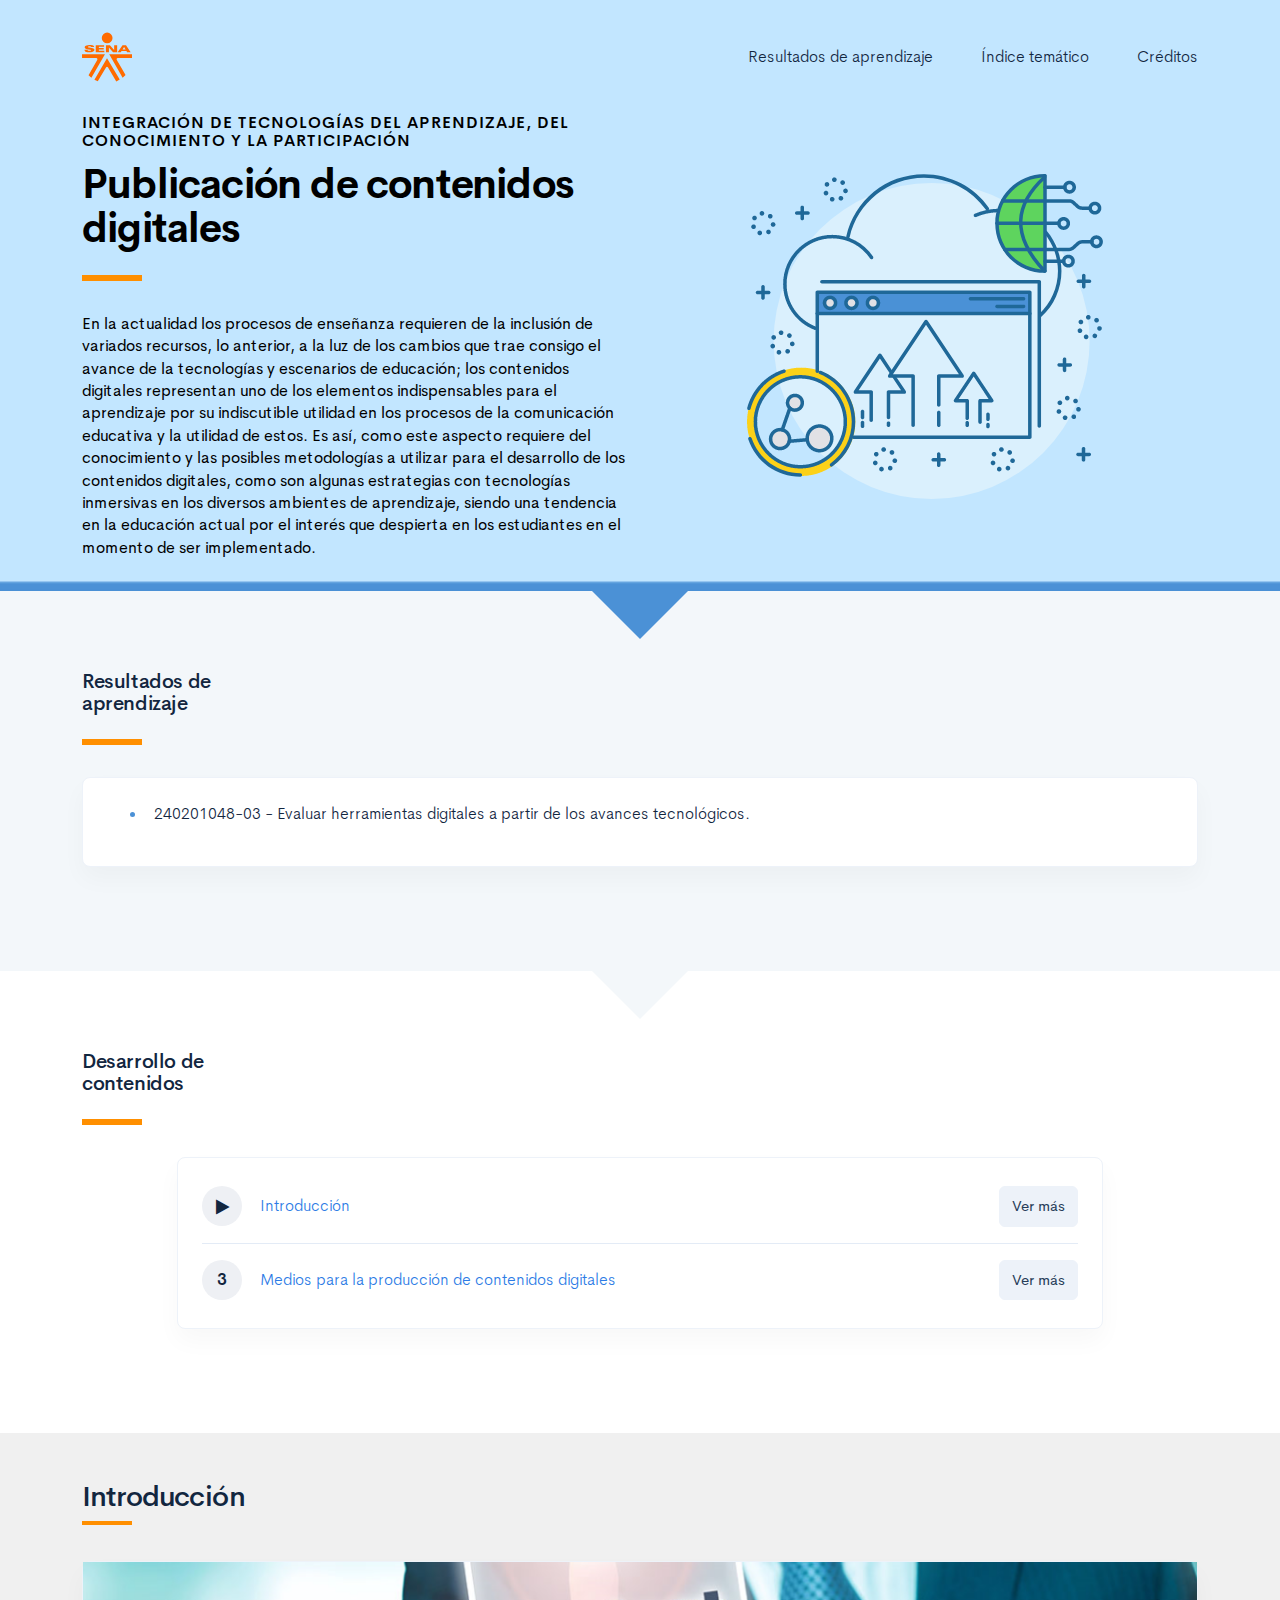
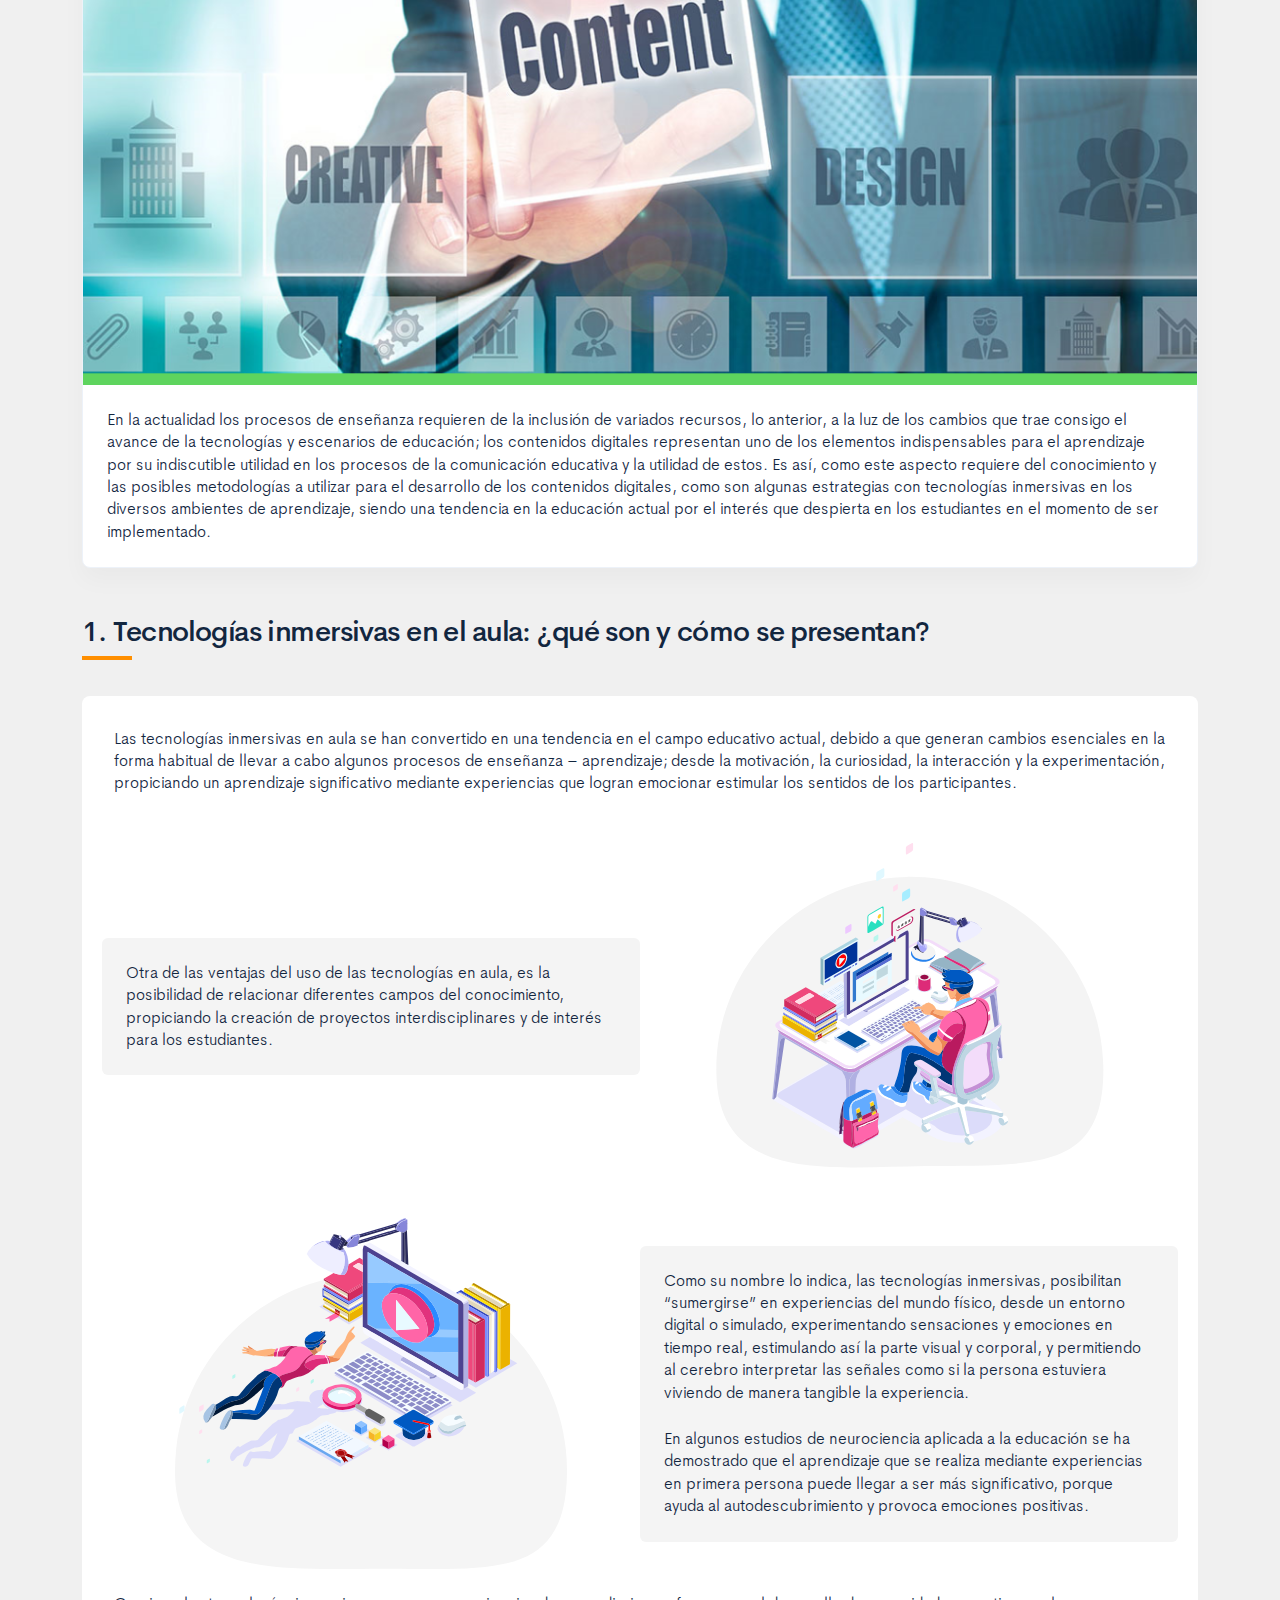
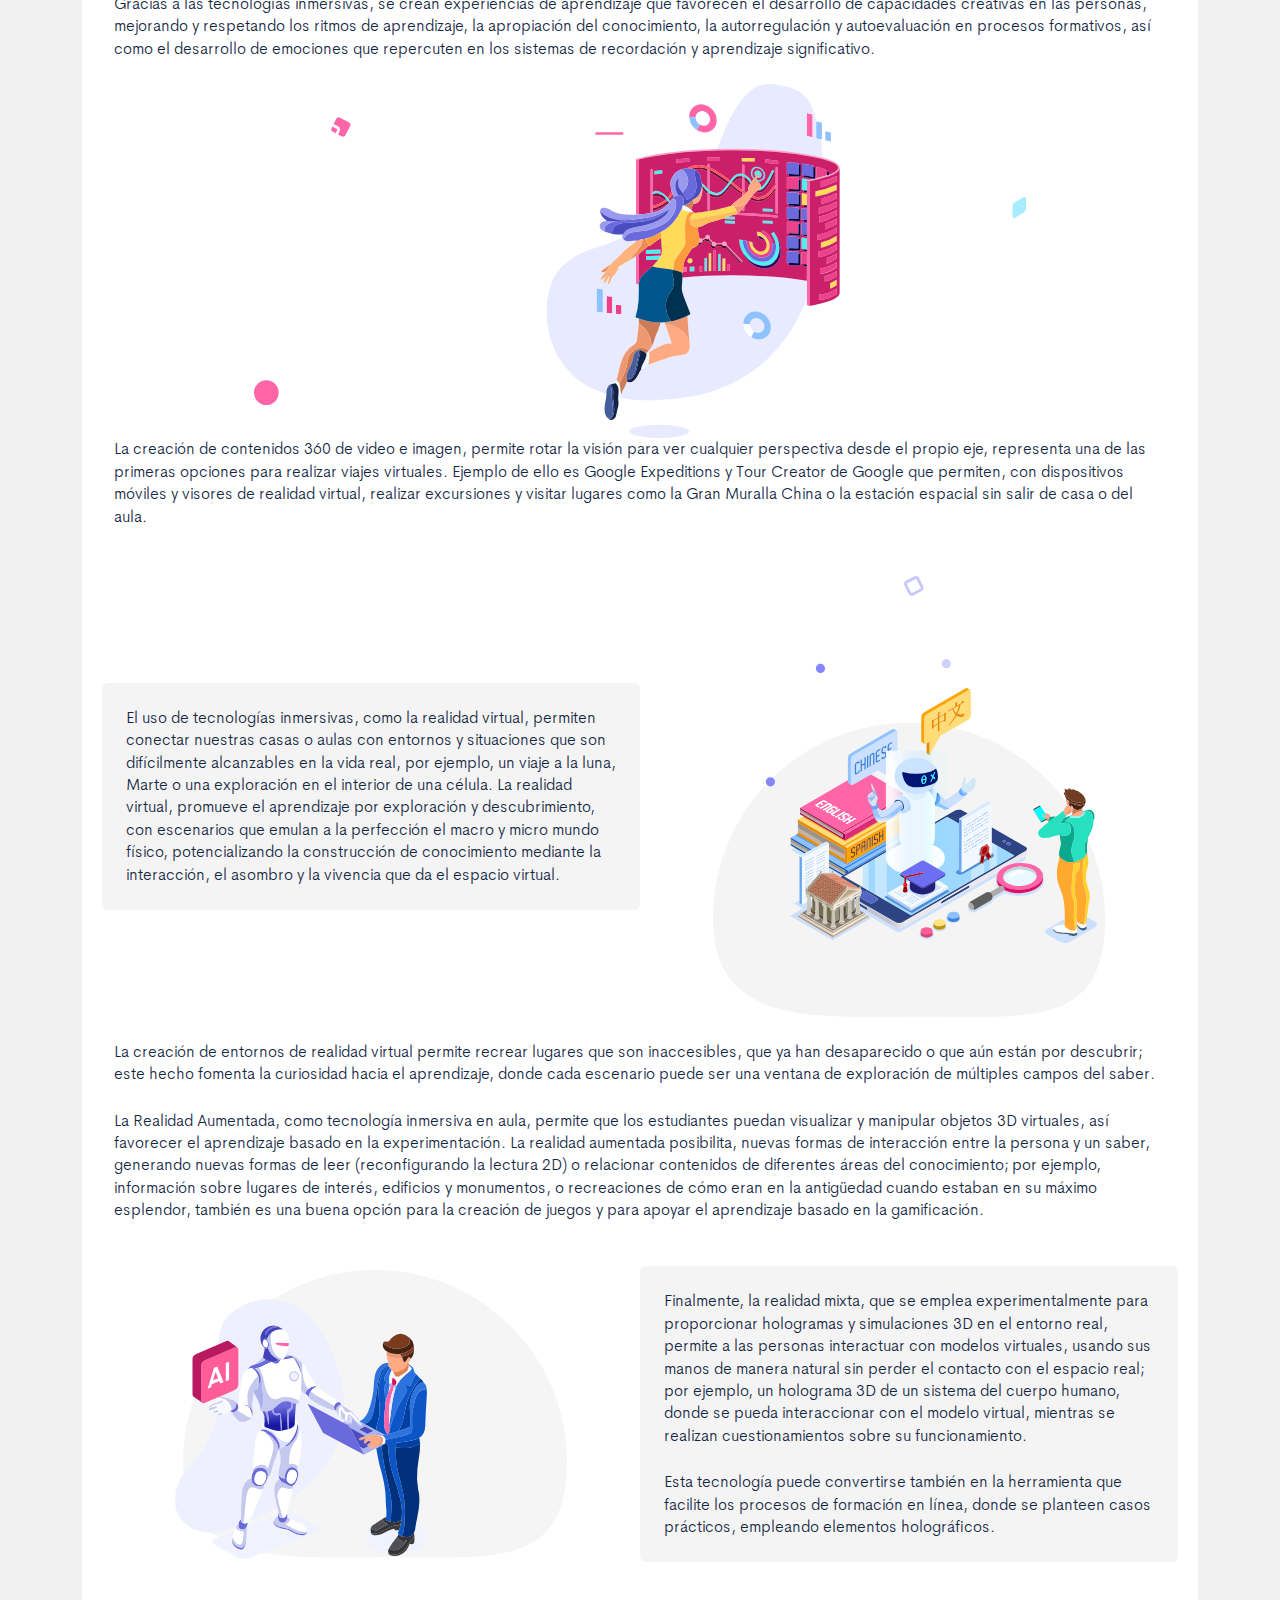
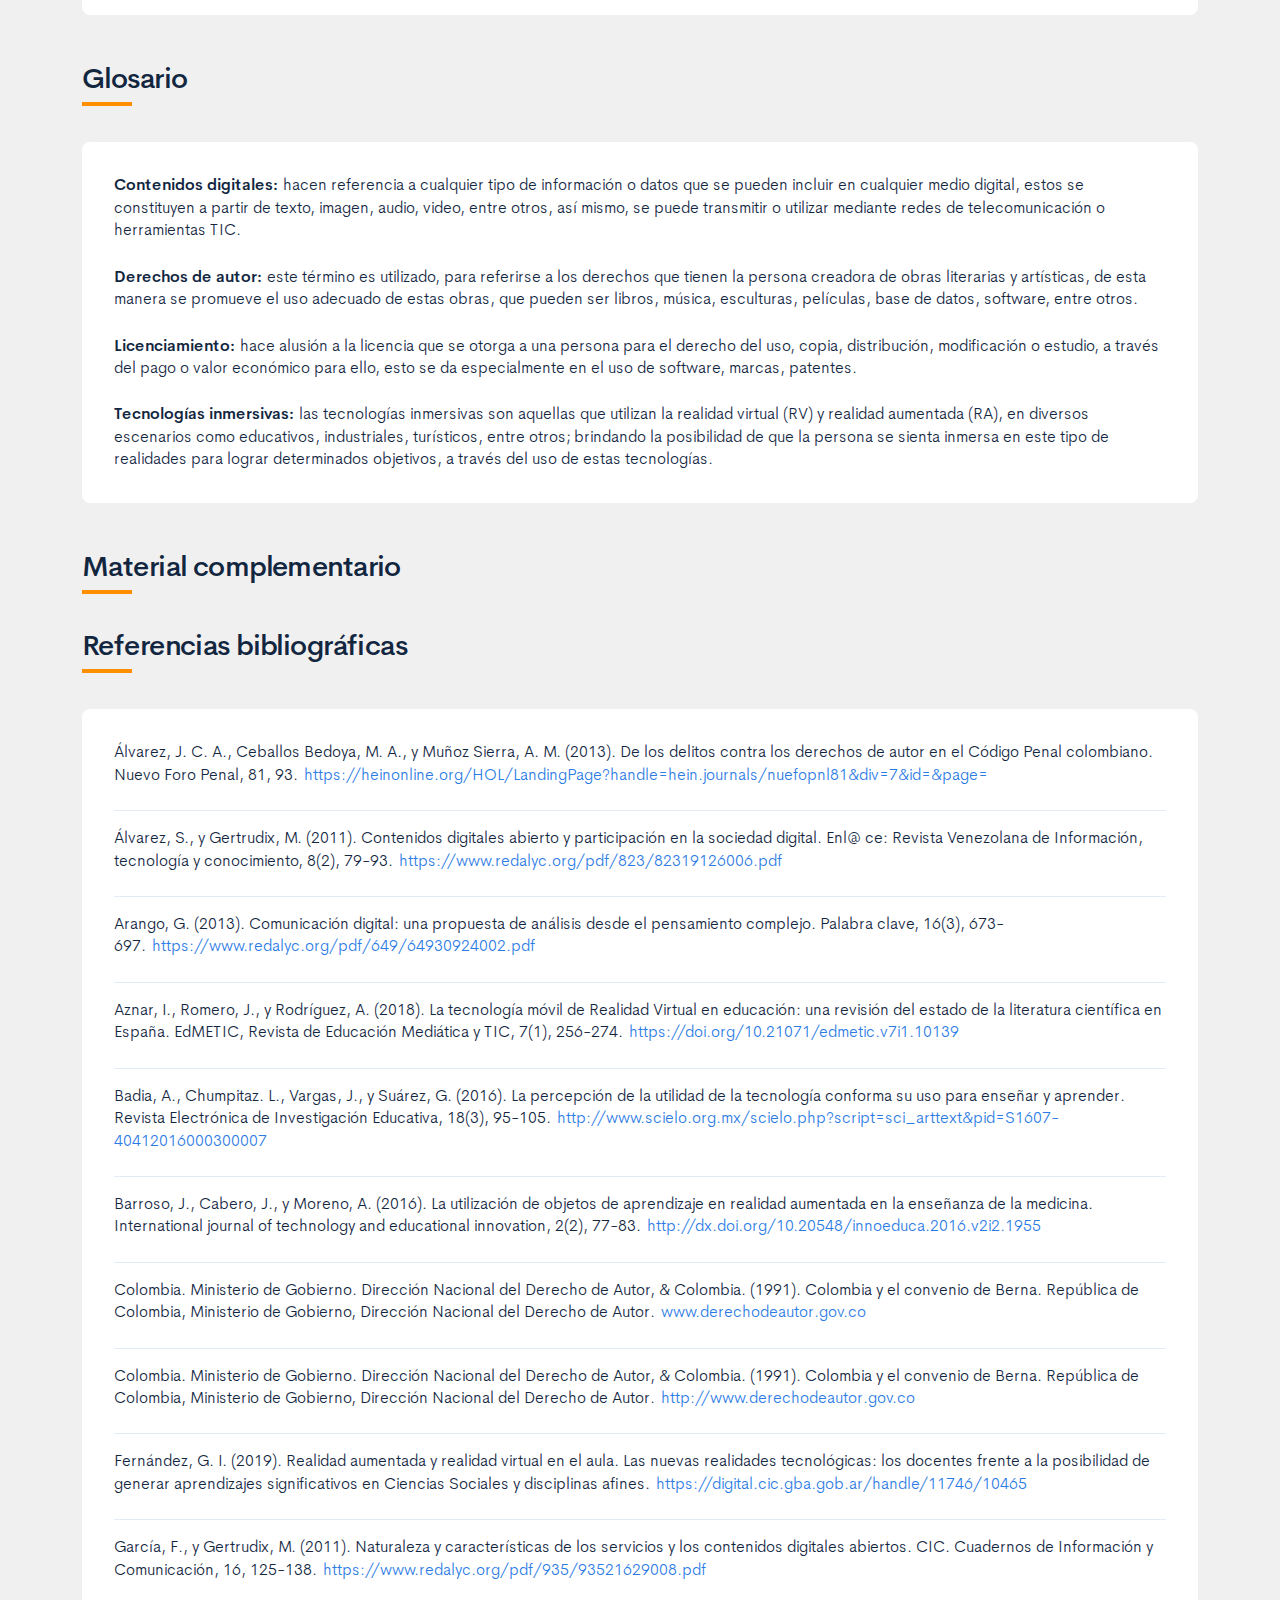
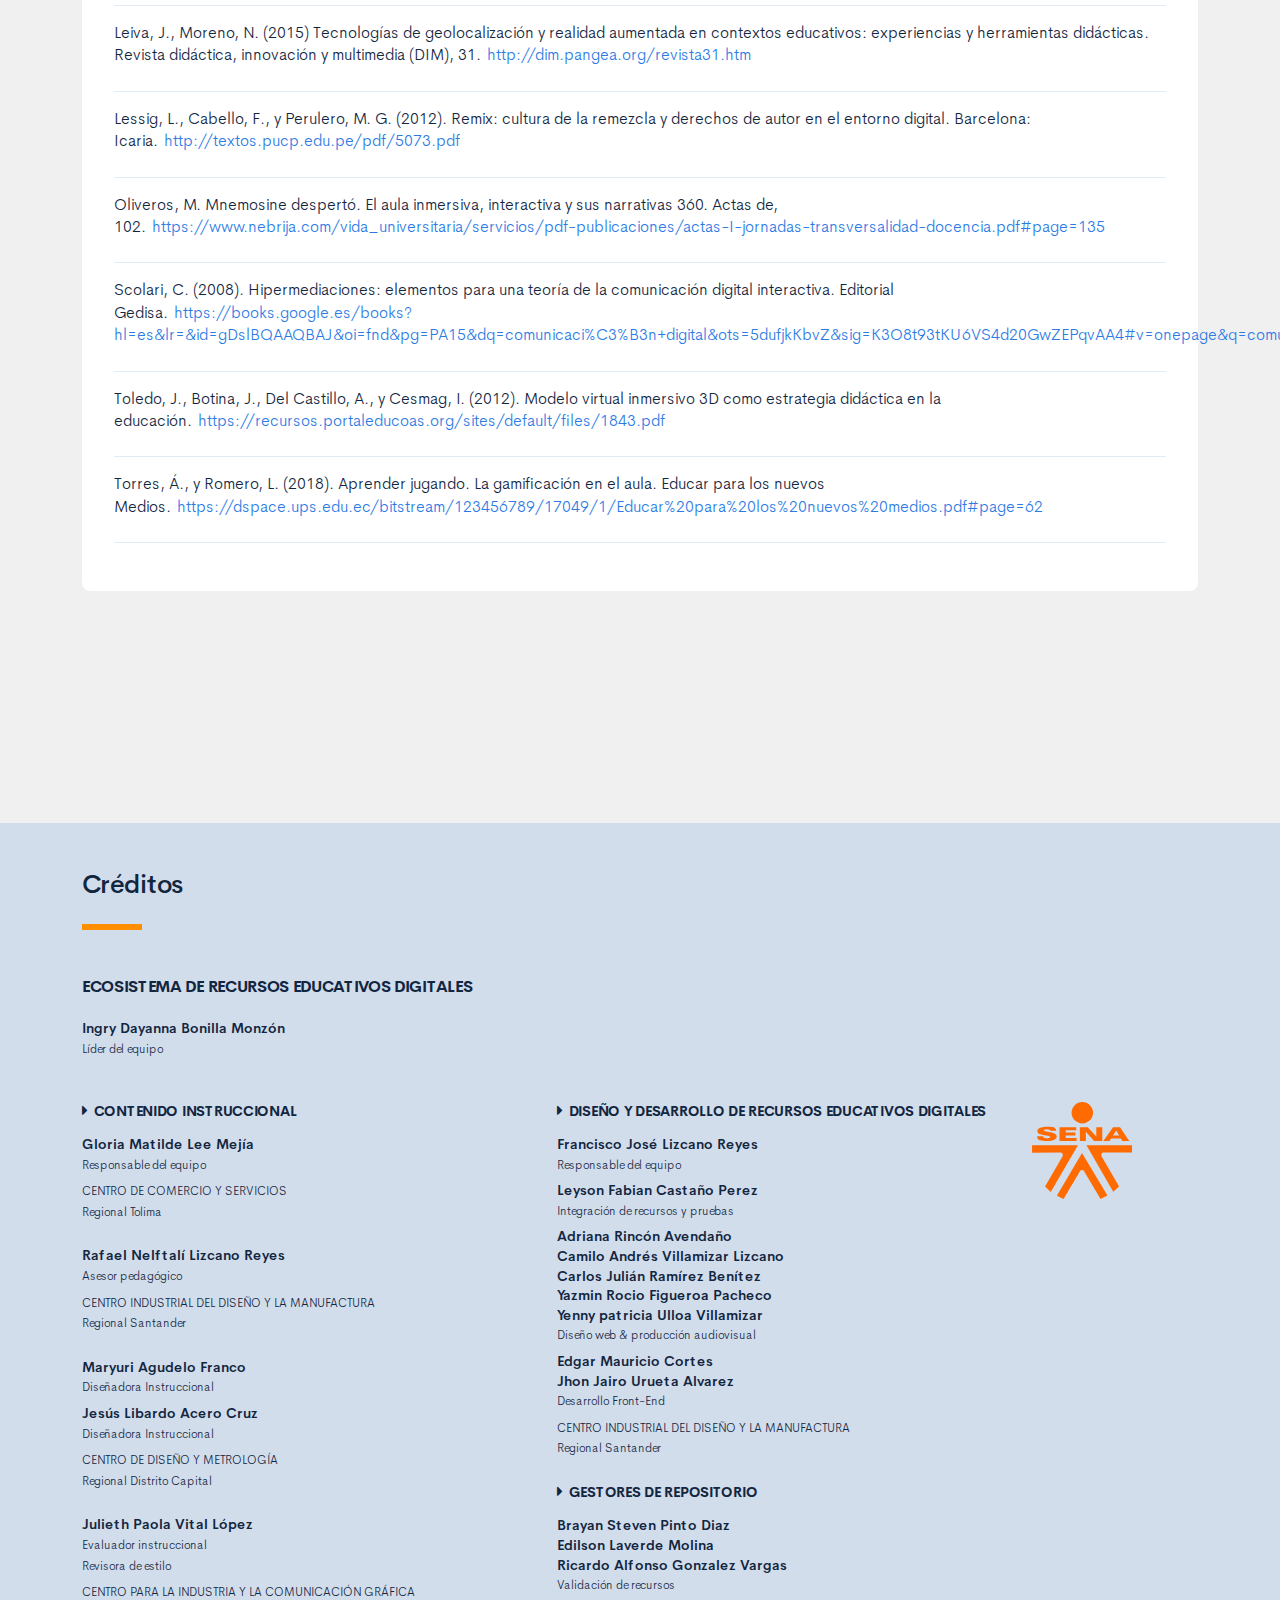
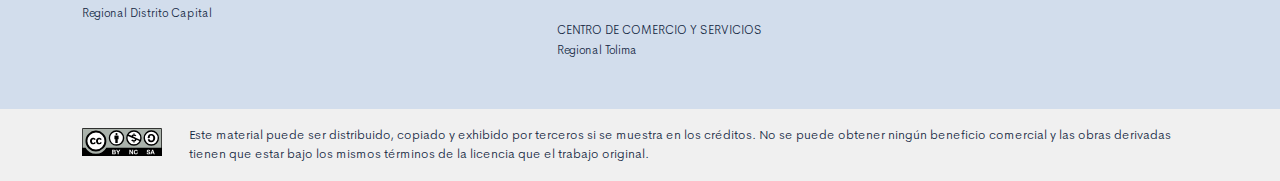
==== commit a4152840: "Correcciones 1" ====
--- a/public/material.html
+++ b/public/material.html
@@ -99,13 +99,7 @@
                     </div>
                     <div class="card"><img class="img-fluid" src="assets/images/pages/img1.png" style="max-width: 100%">
                         <div class="card-body">
-                            <div class="card-text">
-                                <div class="row mx-0">
-                                    <div class="col-12">
-                                        <p>En la actualidad los procesos de enseñanza requieren de la inclusión de variados recursos, lo anterior, a la luz de los cambios que trae consigo el avance de la tecnologías y escenarios de educación; los contenidos digitales representan uno de los elementos indispensables para el aprendizaje por su indiscutible utilidad en los procesos de la comunicación educativa y la utilidad de estos. Es así, como este aspecto requiere del conocimiento y las posibles metodologías a utilizar para el desarrollo de los contenidos digitales, como son algunas estrategias con tecnologías inmersivas en los diversos ambientes de aprendizaje, siendo una tendencia en la educación actual por el interés que despierta en los estudiantes en el momento de ser implementado.</p>
-                                    </div>
-                                </div>
-                            </div>
+                            <p>En la actualidad los procesos de enseñanza requieren de la inclusión de variados recursos, lo anterior, a la luz de los cambios que trae consigo el avance de la tecnologías y escenarios de educación; los contenidos digitales representan uno de los elementos indispensables para el aprendizaje por su indiscutible utilidad en los procesos de la comunicación educativa y la utilidad de estos. Es así, como este aspecto requiere del conocimiento y las posibles metodologías a utilizar para el desarrollo de los contenidos digitales, como son algunas estrategias con tecnologías inmersivas en los diversos ambientes de aprendizaje, siendo una tendencia en la educación actual por el interés que despierta en los estudiantes en el momento de ser implementado.</p>
                         </div>
                     </div>
                 </div>
@@ -116,10 +110,8 @@
                         <h1>1. Tecnologías inmersivas en el aula: ¿qué son y cómo se presentan?</h1>
                     </div>
                     <div class="jumbotron bg-white">
-                        <div class="row">
-                            <div class="col-12">
-                                <p>Las tecnologías inmersivas en aula se han convertido en una tendencia en el campo educativo actual, debido a que generan cambios esenciales en la forma habitual de llevar a cabo algunos procesos de enseñanza – aprendizaje; desde la motivación, la curiosidad, la interacción y la experimentación, propiciando un aprendizaje significativo mediante experiencias que logran emocionar estimular los sentidos de los participantes.</p>
-                            </div>
+                        <p>Las tecnologías inmersivas en aula se han convertido en una tendencia en el campo educativo actual, debido a que generan cambios esenciales en la forma habitual de llevar a cabo algunos procesos de enseñanza – aprendizaje; desde la motivación, la curiosidad, la interacción y la experimentación, propiciando un aprendizaje significativo mediante experiencias que logran emocionar estimular los sentidos de los participantes.</p>
+                        <div class="row">
                             <div class="col-6 p-4 bg-color1 align-self-center rounded">
                                 <p>Otra de las ventajas del uso de las tecnologías en aula, es la posibilidad de relacionar diferentes campos del conocimiento, propiciando la creación de proyectos interdisciplinares y de interés para los estudiantes.</p>
                             </div>
@@ -129,21 +121,21 @@
                                 <p>Como su nombre lo indica, las tecnologías inmersivas, posibilitan “sumergirse” en experiencias del mundo físico, desde un entorno digital o simulado, experimentando sensaciones y emociones en tiempo real, estimulando así la parte visual y corporal, y permitiendo al cerebro interpretar las señales como si la persona estuviera viviendo de manera tangible la experiencia. </p>
                                 <p>En algunos estudios de neurociencia aplicada a la educación se ha demostrado que el aprendizaje que se realiza mediante experiencias en primera persona puede llegar a ser más significativo, porque ayuda al autodescubrimiento y provoca emociones positivas.</p>
                             </div>
-                            <div class="col-12">
-                                <p>Gracias a las tecnologías inmersivas, se crean experiencias de aprendizaje que favorecen el desarrollo de capacidades creativas en las personas, mejorando y respetando los ritmos de aprendizaje, la apropiación del conocimiento, la autorregulación y autoevaluación en procesos formativos, así como el desarrollo de emociones que repercuten en los sistemas de recordación y aprendizaje significativo.</p>
-                            </div>
+                        </div>
+                        <p>Gracias a las tecnologías inmersivas, se crean experiencias de aprendizaje que favorecen el desarrollo de capacidades creativas en las personas, mejorando y respetando los ritmos de aprendizaje, la apropiación del conocimiento, la autorregulación y autoevaluación en procesos formativos, así como el desarrollo de emociones que repercuten en los sistemas de recordación y aprendizaje significativo.</p>
+                        <div class="row">
                             <div class="col-12 text-center"><img class="img-fluid" src="assets/images/pages/img3.svg" style="max-width: 80%"></div>
-                            <div class="col-12 mt-4">
-                                <p>La creación de contenidos 360 de video e imagen, permite rotar la visión para ver cualquier perspectiva desde el propio eje, representa una de las primeras opciones para realizar viajes virtuales. Ejemplo de ello es Google Expeditions y Tour Creator de Google que permiten, con dispositivos móviles y visores de realidad virtual, realizar excursiones y visitar lugares como la Gran Muralla China o la estación espacial sin salir de casa o del aula.</p>
-                            </div>
+                        </div>
+                        <p>La creación de contenidos 360 de video e imagen, permite rotar la visión para ver cualquier perspectiva desde el propio eje, representa una de las primeras opciones para realizar viajes virtuales. Ejemplo de ello es Google Expeditions y Tour Creator de Google que permiten, con dispositivos móviles y visores de realidad virtual, realizar excursiones y visitar lugares como la Gran Muralla China o la estación espacial sin salir de casa o del aula.</p>
+                        <div class="row">
                             <div class="col-6 p-4 bg-color1 align-self-center rounded">
                                 <p>El uso de tecnologías inmersivas, como la realidad virtual, permiten conectar nuestras casas o aulas con entornos y situaciones que son difícilmente alcanzables en la vida real, por ejemplo, un viaje a la luna, Marte o una exploración en el interior de una célula. La realidad virtual, promueve el aprendizaje por exploración y descubrimiento, con escenarios que emulan a la perfección el macro y micro mundo físico, potencializando la construcción de conocimiento mediante la interacción, el asombro y la vivencia que da el espacio virtual.</p>
                             </div>
                             <div class="col-6 text-center p-4"><img class="img-fluid" src="assets/images/pages/img4.svg" style="max-width: 80%"></div>
-                            <div class="col-12">
-                                <p>La creación de entornos de realidad virtual permite recrear lugares que son inaccesibles, que ya han desaparecido o que aún están por descubrir; este hecho fomenta la curiosidad hacia el aprendizaje, donde cada escenario puede ser una ventana de exploración de múltiples campos del saber. </p>
-                                <p>La Realidad Aumentada, como tecnología inmersiva en aula, permite que los estudiantes puedan visualizar y manipular objetos 3D virtuales, así favorecer el aprendizaje basado en la experimentación. La realidad aumentada posibilita, nuevas formas de interacción entre la persona y un saber, generando nuevas formas de leer (reconfigurando la lectura 2D) o relacionar contenidos de diferentes áreas del conocimiento; por ejemplo, información sobre lugares de interés, edificios y monumentos, o recreaciones de cómo eran en la antigüedad cuando estaban en su máximo esplendor, también es una buena opción para la creación de juegos y para apoyar el aprendizaje basado en la gamificación.</p>
-                            </div>
+                        </div>
+                        <p>La creación de entornos de realidad virtual permite recrear lugares que son inaccesibles, que ya han desaparecido o que aún están por descubrir; este hecho fomenta la curiosidad hacia el aprendizaje, donde cada escenario puede ser una ventana de exploración de múltiples campos del saber. </p>
+                        <p>La Realidad Aumentada, como tecnología inmersiva en aula, permite que los estudiantes puedan visualizar y manipular objetos 3D virtuales, así favorecer el aprendizaje basado en la experimentación. La realidad aumentada posibilita, nuevas formas de interacción entre la persona y un saber, generando nuevas formas de leer (reconfigurando la lectura 2D) o relacionar contenidos de diferentes áreas del conocimiento; por ejemplo, información sobre lugares de interés, edificios y monumentos, o recreaciones de cómo eran en la antigüedad cuando estaban en su máximo esplendor, también es una buena opción para la creación de juegos y para apoyar el aprendizaje basado en la gamificación.</p>
+                        <div class="row">
                             <div class="col-6 text-center p-4"><img class="img-fluid" src="assets/images/pages/img5.svg" style="max-width: 80%"></div>
                             <div class="col-6 p-4 bg-color1 align-self-center rounded">
                                 <p>Finalmente, la realidad mixta, que se emplea experimentalmente para proporcionar hologramas y simulaciones 3D en el entorno real, permite a las personas interactuar con modelos virtuales, usando sus manos de manera natural sin perder el contacto con el espacio real; por ejemplo, un holograma 3D de un sistema del cuerpo humano, donde se pueda interaccionar con el modelo virtual, mientras se realizan cuestionamientos sobre su funcionamiento. </p>
--- a/public/assets/css/main.css
+++ b/public/assets/css/main.css
@@ -3,6 +3,6 @@
  * Copyright 2011-2019 The Bootstrap Authors
  * Copyright 2011-2019 Twitter, Inc.
  * Licensed under MIT (https://github.com/twbs/bootstrap/blob/master/LICENSE)
- */:root{--blue: #2C7BE5;--indigo: #727cf5;--purple: #6b5eae;--pink: #ff679b;--red: #E63757;--orange: #fd7e14;--yellow: #F6C343;--green: #00D97E;--teal: #02a8b5;--cyan: #39afd1;--white: #fff;--gray: #95AAC9;--gray-dark: #3B506C;--primary: #12263F;--secondary: #6E84A3;--success: #00A99A;--info: #39afd1;--warning: #ff8f00;--danger: #E63757;--light: #EDF2F9;--dark: #000;--white: #fff;--breakpoint-xs: 0;--breakpoint-sm: 576px;--breakpoint-md: 768px;--breakpoint-lg: 992px;--breakpoint-xl: 1200px;--font-family-sans-serif: "Cerebri Sans", sans-serif;--font-family-monospace: "Courier New", monospace}*,*::before,*::after{box-sizing:border-box}html{font-family:sans-serif;line-height:1.15;-webkit-text-size-adjust:100%;-webkit-tap-highlight-color:rgba(0,0,0,0)}article,aside,figcaption,figure,footer,header,hgroup,main,nav,section{display:block}body{margin:0;font-family:"Cerebri Sans",sans-serif;font-size:.9375rem;font-weight:400;line-height:1.5;color:#12263F;text-align:left;background-color:#F3F7FA}[tabindex="-1"]:focus:not(:focus-visible){outline:0 !important}hr{box-sizing:content-box;height:0;overflow:visible}h1,h2,h3,h4,h5,h6{margin-top:0;margin-bottom:1.125rem}p{margin-top:0;margin-bottom:1rem}abbr[title],abbr[data-original-title]{text-decoration:underline;text-decoration:underline dotted;cursor:help;border-bottom:0;text-decoration-skip-ink:none}address{margin-bottom:1rem;font-style:normal;line-height:inherit}ol,ul,dl{margin-top:0;margin-bottom:1rem}ol ol,ul ul,ol ul,ul ol{margin-bottom:0}dt{font-weight:600}dd{margin-bottom:.5rem;margin-left:0}blockquote{margin:0 0 1rem}b,strong{font-weight:bolder}small{font-size:80%}sub,sup{position:relative;font-size:75%;line-height:0;vertical-align:baseline}sub{bottom:-.25em}sup{top:-.5em}a{color:#2C7BE5;text-decoration:none;background-color:transparent}a:hover{color:#104082;text-decoration:none}a:not([href]){color:inherit;text-decoration:none}a:not([href]):hover{color:inherit;text-decoration:none}pre,code,kbd,samp{font-family:"Courier New",monospace;font-size:1em}pre{margin-top:0;margin-bottom:1rem;overflow:auto}figure{margin:0 0 1rem}img{vertical-align:middle;border-style:none}svg{overflow:hidden;vertical-align:middle}table{border-collapse:collapse}caption{padding-top:1rem;padding-bottom:1rem;color:#95AAC9;text-align:left;caption-side:bottom}th{text-align:inherit}label{display:inline-block;margin-bottom:.5rem}button{border-radius:0}button:focus{outline:1px dotted;outline:5px auto -webkit-focus-ring-color}input,button,select,optgroup,textarea{margin:0;font-family:inherit;font-size:inherit;line-height:inherit}button,input{overflow:visible}button,select{text-transform:none}select{word-wrap:normal}button,[type="button"],[type="reset"],[type="submit"]{-webkit-appearance:button}button:not(:disabled),[type="button"]:not(:disabled),[type="reset"]:not(:disabled),[type="submit"]:not(:disabled){cursor:pointer}button::-moz-focus-inner,[type="button"]::-moz-focus-inner,[type="reset"]::-moz-focus-inner,[type="submit"]::-moz-focus-inner{padding:0;border-style:none}input[type="radio"],input[type="checkbox"]{box-sizing:border-box;padding:0}input[type="date"],input[type="time"],input[type="datetime-local"],input[type="month"]{-webkit-appearance:listbox}textarea{overflow:auto;resize:vertical}fieldset{min-width:0;padding:0;margin:0;border:0}legend{display:block;width:100%;max-width:100%;padding:0;margin-bottom:.5rem;font-size:1.5rem;line-height:inherit;color:inherit;white-space:normal}progress{vertical-align:baseline}[type="number"]::-webkit-inner-spin-button,[type="number"]::-webkit-outer-spin-button{height:auto}[type="search"]{outline-offset:-2px;-webkit-appearance:none}[type="search"]::-webkit-search-decoration{-webkit-appearance:none}::-webkit-file-upload-button{font:inherit;-webkit-appearance:button}output{display:inline-block}summary{display:list-item;cursor:pointer}template{display:none}[hidden]{display:none !important}h1,h2,h3,h4,h5,h6,.h1,.h2,.h3,.h4,.h5,.h6{margin-bottom:1.125rem;font-weight:500;line-height:1.1}h1,.h1{font-size:1.625rem}h2,.h2{font-size:1.25rem}h3,.h3{font-size:1.0625rem}h4,.h4{font-size:.9375rem}h5,.h5{font-size:.8125rem}h6,.h6{font-size:.625rem}.lead{font-size:1.17188rem;font-weight:300}.display-1{font-size:4rem;font-weight:600;line-height:1.1}.display-2{font-size:3.25rem;font-weight:600;line-height:1.1}.display-3{font-size:2.625rem;font-weight:600;line-height:1.1}.display-4{font-size:2rem;font-weight:600;line-height:1.1}hr{margin-top:1rem;margin-bottom:1rem;border:0;border-top:1px solid #E3EBF6}small,.small{font-size:.8125rem;font-weight:400}mark,.mark{padding:.2em;background-color:#fcf8e3}.list-unstyled{padding-left:0;list-style:none}.list-inline{padding-left:0;list-style:none}.list-inline-item{display:inline-block}.list-inline-item:not(:last-child){margin-right:6px}.initialism{font-size:90%;text-transform:uppercase}.blockquote{margin-bottom:1.5rem;font-size:1.17188rem}.blockquote-footer{display:block;font-size:.8125rem;color:#95AAC9}.blockquote-footer::before{content:"\2014\00A0"}.img-fluid{max-width:100%;height:auto}.img-thumbnail{padding:.25rem;background-color:#F3F7FA;border:1px solid #E3EBF6;border-radius:.375rem;max-width:100%;height:auto}.figure{display:inline-block}.figure-img{margin-bottom:.75rem;line-height:1}.figure-caption{font-size:.8125rem;color:#95AAC9}code{font-size:87.5%;color:#2C7BE5;word-wrap:break-word}a>code{color:inherit}kbd{padding:.2rem .4rem;font-size:87.5%;color:#fff;background-color:#283E59;border-radius:.25rem}kbd kbd{padding:0;font-size:100%;font-weight:600}pre{display:block;font-size:87.5%;color:#283E59}pre code{font-size:inherit;color:inherit;word-break:normal}.pre-scrollable{max-height:340px;overflow-y:scroll}.container{width:100%;padding-right:12px;padding-left:12px;margin-right:auto;margin-left:auto}@media (min-width: 576px){.container{max-width:540px}}@media (min-width: 768px){.container{max-width:720px}}@media (min-width: 992px){.container{max-width:960px}}@media (min-width: 1200px){.container{max-width:1140px}}.container-fluid,.container-sm,.container-md,.container-lg,.container-xl{width:100%;padding-right:12px;padding-left:12px;margin-right:auto;margin-left:auto}@media (min-width: 576px){.container,.container-sm{max-width:540px}}@media (min-width: 768px){.container,.container-sm,.container-md{max-width:720px}}@media (min-width: 992px){.container,.container-sm,.container-md,.container-lg{max-width:960px}}@media (min-width: 1200px){.container,.container-sm,.container-md,.container-lg,.container-xl{max-width:1140px}}.row{display:flex;flex-wrap:wrap;margin-right:-12px;margin-left:-12px}.no-gutters{margin-right:0;margin-left:0}.no-gutters>.col,.no-gutters>[class*="col-"]{padding-right:0;padding-left:0}.col-1,.col-2,.col-3,.col-4,.col-5,.col-6,.col-7,.col-8,.col-9,.col-10,.col-11,.col-12,.col,.col-auto,.col-sm-1,.col-sm-2,.col-sm-3,.col-sm-4,.col-sm-5,.col-sm-6,.col-sm-7,.col-sm-8,.col-sm-9,.col-sm-10,.col-sm-11,.col-sm-12,.col-sm,.col-sm-auto,.col-md-1,.col-md-2,.col-md-3,.col-md-4,.col-md-5,.col-md-6,.col-md-7,.col-md-8,.col-md-9,.col-md-10,.col-md-11,.col-md-12,.col-md,.col-md-auto,.col-lg-1,.col-lg-2,.col-lg-3,.col-lg-4,.col-lg-5,.col-lg-6,.col-lg-7,.col-lg-8,.col-lg-9,.col-lg-10,.col-lg-11,.col-lg-12,.col-lg,.col-lg-auto,.col-xl-1,.col-xl-2,.col-xl-3,.col-xl-4,.col-xl-5,.col-xl-6,.col-xl-7,.col-xl-8,.col-xl-9,.col-xl-10,.col-xl-11,.col-xl-12,.col-xl,.col-xl-auto{position:relative;width:100%;padding-right:12px;padding-left:12px}.col{flex-basis:0;flex-grow:1;max-width:100%}.row-cols-1>*{flex:0 0 100%;max-width:100%}.row-cols-2>*{flex:0 0 50%;max-width:50%}.row-cols-3>*{flex:0 0 33.33333%;max-width:33.33333%}.row-cols-4>*{flex:0 0 25%;max-width:25%}.row-cols-5>*{flex:0 0 20%;max-width:20%}.row-cols-6>*{flex:0 0 16.66667%;max-width:16.66667%}.col-auto{flex:0 0 auto;width:auto;max-width:100%}.col-1{flex:0 0 8.33333%;max-width:8.33333%}.col-2{flex:0 0 16.66667%;max-width:16.66667%}.col-3{flex:0 0 25%;max-width:25%}.col-4{flex:0 0 33.33333%;max-width:33.33333%}.col-5{flex:0 0 41.66667%;max-width:41.66667%}.col-6{flex:0 0 50%;max-width:50%}.col-7{flex:0 0 58.33333%;max-width:58.33333%}.col-8{flex:0 0 66.66667%;max-width:66.66667%}.col-9{flex:0 0 75%;max-width:75%}.col-10{flex:0 0 83.33333%;max-width:83.33333%}.col-11{flex:0 0 91.66667%;max-width:91.66667%}.col-12{flex:0 0 100%;max-width:100%}.order-first{order:-1}.order-last{order:13}.order-0{order:0}.order-1{order:1}.order-2{order:2}.order-3{order:3}.order-4{order:4}.order-5{order:5}.order-6{order:6}.order-7{order:7}.order-8{order:8}.order-9{order:9}.order-10{order:10}.order-11{order:11}.order-12{order:12}.offset-1{margin-left:8.33333%}.offset-2{margin-left:16.66667%}.offset-3{margin-left:25%}.offset-4{margin-left:33.33333%}.offset-5{margin-left:41.66667%}.offset-6{margin-left:50%}.offset-7{margin-left:58.33333%}.offset-8{margin-left:66.66667%}.offset-9{margin-left:75%}.offset-10{margin-left:83.33333%}.offset-11{margin-left:91.66667%}@media (min-width: 576px){.col-sm{flex-basis:0;flex-grow:1;max-width:100%}.row-cols-sm-1>*{flex:0 0 100%;max-width:100%}.row-cols-sm-2>*{flex:0 0 50%;max-width:50%}.row-cols-sm-3>*{flex:0 0 33.33333%;max-width:33.33333%}.row-cols-sm-4>*{flex:0 0 25%;max-width:25%}.row-cols-sm-5>*{flex:0 0 20%;max-width:20%}.row-cols-sm-6>*{flex:0 0 16.66667%;max-width:16.66667%}.col-sm-auto{flex:0 0 auto;width:auto;max-width:100%}.col-sm-1{flex:0 0 8.33333%;max-width:8.33333%}.col-sm-2{flex:0 0 16.66667%;max-width:16.66667%}.col-sm-3{flex:0 0 25%;max-width:25%}.col-sm-4{flex:0 0 33.33333%;max-width:33.33333%}.col-sm-5{flex:0 0 41.66667%;max-width:41.66667%}.col-sm-6{flex:0 0 50%;max-width:50%}.col-sm-7{flex:0 0 58.33333%;max-width:58.33333%}.col-sm-8{flex:0 0 66.66667%;max-width:66.66667%}.col-sm-9{flex:0 0 75%;max-width:75%}.col-sm-10{flex:0 0 83.33333%;max-width:83.33333%}.col-sm-11{flex:0 0 91.66667%;max-width:91.66667%}.col-sm-12{flex:0 0 100%;max-width:100%}.order-sm-first{order:-1}.order-sm-last{order:13}.order-sm-0{order:0}.order-sm-1{order:1}.order-sm-2{order:2}.order-sm-3{order:3}.order-sm-4{order:4}.order-sm-5{order:5}.order-sm-6{order:6}.order-sm-7{order:7}.order-sm-8{order:8}.order-sm-9{order:9}.order-sm-10{order:10}.order-sm-11{order:11}.order-sm-12{order:12}.offset-sm-0{margin-left:0}.offset-sm-1{margin-left:8.33333%}.offset-sm-2{margin-left:16.66667%}.offset-sm-3{margin-left:25%}.offset-sm-4{margin-left:33.33333%}.offset-sm-5{margin-left:41.66667%}.offset-sm-6{margin-left:50%}.offset-sm-7{margin-left:58.33333%}.offset-sm-8{margin-left:66.66667%}.offset-sm-9{margin-left:75%}.offset-sm-10{margin-left:83.33333%}.offset-sm-11{margin-left:91.66667%}}@media (min-width: 768px){.col-md{flex-basis:0;flex-grow:1;max-width:100%}.row-cols-md-1>*{flex:0 0 100%;max-width:100%}.row-cols-md-2>*{flex:0 0 50%;max-width:50%}.row-cols-md-3>*{flex:0 0 33.33333%;max-width:33.33333%}.row-cols-md-4>*{flex:0 0 25%;max-width:25%}.row-cols-md-5>*{flex:0 0 20%;max-width:20%}.row-cols-md-6>*{flex:0 0 16.66667%;max-width:16.66667%}.col-md-auto{flex:0 0 auto;width:auto;max-width:100%}.col-md-1{flex:0 0 8.33333%;max-width:8.33333%}.col-md-2{flex:0 0 16.66667%;max-width:16.66667%}.col-md-3{flex:0 0 25%;max-width:25%}.col-md-4{flex:0 0 33.33333%;max-width:33.33333%}.col-md-5{flex:0 0 41.66667%;max-width:41.66667%}.col-md-6{flex:0 0 50%;max-width:50%}.col-md-7{flex:0 0 58.33333%;max-width:58.33333%}.col-md-8{flex:0 0 66.66667%;max-width:66.66667%}.col-md-9{flex:0 0 75%;max-width:75%}.col-md-10{flex:0 0 83.33333%;max-width:83.33333%}.col-md-11{flex:0 0 91.66667%;max-width:91.66667%}.col-md-12{flex:0 0 100%;max-width:100%}.order-md-first{order:-1}.order-md-last{order:13}.order-md-0{order:0}.order-md-1{order:1}.order-md-2{order:2}.order-md-3{order:3}.order-md-4{order:4}.order-md-5{order:5}.order-md-6{order:6}.order-md-7{order:7}.order-md-8{order:8}.order-md-9{order:9}.order-md-10{order:10}.order-md-11{order:11}.order-md-12{order:12}.offset-md-0{margin-left:0}.offset-md-1{margin-left:8.33333%}.offset-md-2{margin-left:16.66667%}.offset-md-3{margin-left:25%}.offset-md-4{margin-left:33.33333%}.offset-md-5{margin-left:41.66667%}.offset-md-6{margin-left:50%}.offset-md-7{margin-left:58.33333%}.offset-md-8{margin-left:66.66667%}.offset-md-9{margin-left:75%}.offset-md-10{margin-left:83.33333%}.offset-md-11{margin-left:91.66667%}}@media (min-width: 992px){.col-lg{flex-basis:0;flex-grow:1;max-width:100%}.row-cols-lg-1>*{flex:0 0 100%;max-width:100%}.row-cols-lg-2>*{flex:0 0 50%;max-width:50%}.row-cols-lg-3>*{flex:0 0 33.33333%;max-width:33.33333%}.row-cols-lg-4>*{flex:0 0 25%;max-width:25%}.row-cols-lg-5>*{flex:0 0 20%;max-width:20%}.row-cols-lg-6>*{flex:0 0 16.66667%;max-width:16.66667%}.col-lg-auto{flex:0 0 auto;width:auto;max-width:100%}.col-lg-1{flex:0 0 8.33333%;max-width:8.33333%}.col-lg-2{flex:0 0 16.66667%;max-width:16.66667%}.col-lg-3{flex:0 0 25%;max-width:25%}.col-lg-4{flex:0 0 33.33333%;max-width:33.33333%}.col-lg-5{flex:0 0 41.66667%;max-width:41.66667%}.col-lg-6{flex:0 0 50%;max-width:50%}.col-lg-7{flex:0 0 58.33333%;max-width:58.33333%}.col-lg-8{flex:0 0 66.66667%;max-width:66.66667%}.col-lg-9{flex:0 0 75%;max-width:75%}.col-lg-10{flex:0 0 83.33333%;max-width:83.33333%}.col-lg-11{flex:0 0 91.66667%;max-width:91.66667%}.col-lg-12{flex:0 0 100%;max-width:100%}.order-lg-first{order:-1}.order-lg-last{order:13}.order-lg-0{order:0}.order-lg-1{order:1}.order-lg-2{order:2}.order-lg-3{order:3}.order-lg-4{order:4}.order-lg-5{order:5}.order-lg-6{order:6}.order-lg-7{order:7}.order-lg-8{order:8}.order-lg-9{order:9}.order-lg-10{order:10}.order-lg-11{order:11}.order-lg-12{order:12}.offset-lg-0{margin-left:0}.offset-lg-1{margin-left:8.33333%}.offset-lg-2{margin-left:16.66667%}.offset-lg-3{margin-left:25%}.offset-lg-4{margin-left:33.33333%}.offset-lg-5{margin-left:41.66667%}.offset-lg-6{margin-left:50%}.offset-lg-7{margin-left:58.33333%}.offset-lg-8{margin-left:66.66667%}.offset-lg-9{margin-left:75%}.offset-lg-10{margin-left:83.33333%}.offset-lg-11{margin-left:91.66667%}}@media (min-width: 1200px){.col-xl{flex-basis:0;flex-grow:1;max-width:100%}.row-cols-xl-1>*{flex:0 0 100%;max-width:100%}.row-cols-xl-2>*{flex:0 0 50%;max-width:50%}.row-cols-xl-3>*{flex:0 0 33.33333%;max-width:33.33333%}.row-cols-xl-4>*{flex:0 0 25%;max-width:25%}.row-cols-xl-5>*{flex:0 0 20%;max-width:20%}.row-cols-xl-6>*{flex:0 0 16.66667%;max-width:16.66667%}.col-xl-auto{flex:0 0 auto;width:auto;max-width:100%}.col-xl-1{flex:0 0 8.33333%;max-width:8.33333%}.col-xl-2{flex:0 0 16.66667%;max-width:16.66667%}.col-xl-3{flex:0 0 25%;max-width:25%}.col-xl-4{flex:0 0 33.33333%;max-width:33.33333%}.col-xl-5{flex:0 0 41.66667%;max-width:41.66667%}.col-xl-6{flex:0 0 50%;max-width:50%}.col-xl-7{flex:0 0 58.33333%;max-width:58.33333%}.col-xl-8{flex:0 0 66.66667%;max-width:66.66667%}.col-xl-9{flex:0 0 75%;max-width:75%}.col-xl-10{flex:0 0 83.33333%;max-width:83.33333%}.col-xl-11{flex:0 0 91.66667%;max-width:91.66667%}.col-xl-12{flex:0 0 100%;max-width:100%}.order-xl-first{order:-1}.order-xl-last{order:13}.order-xl-0{order:0}.order-xl-1{order:1}.order-xl-2{order:2}.order-xl-3{order:3}.order-xl-4{order:4}.order-xl-5{order:5}.order-xl-6{order:6}.order-xl-7{order:7}.order-xl-8{order:8}.order-xl-9{order:9}.order-xl-10{order:10}.order-xl-11{order:11}.order-xl-12{order:12}.offset-xl-0{margin-left:0}.offset-xl-1{margin-left:8.33333%}.offset-xl-2{margin-left:16.66667%}.offset-xl-3{margin-left:25%}.offset-xl-4{margin-left:33.33333%}.offset-xl-5{margin-left:41.66667%}.offset-xl-6{margin-left:50%}.offset-xl-7{margin-left:58.33333%}.offset-xl-8{margin-left:66.66667%}.offset-xl-9{margin-left:75%}.offset-xl-10{margin-left:83.33333%}.offset-xl-11{margin-left:91.66667%}}.table{width:100%;margin-bottom:1.5rem;color:#12263F}.table th,.table td{padding:1rem;vertical-align:top;border-top:1px solid #EDF2F9}.table thead th{vertical-align:bottom;border-bottom:2px solid #EDF2F9}.table tbody+tbody{border-top:2px solid #EDF2F9}.table-sm th,.table-sm td{padding:1rem}.table-bordered{border:1px solid #EDF2F9}.table-bordered th,.table-bordered td{border:1px solid #EDF2F9}.table-bordered thead th,.table-bordered thead td{border-bottom-width:2px}.table-borderless th,.table-borderless td,.table-borderless thead th,.table-borderless tbody+tbody{border:0}.table-striped tbody tr:nth-of-type(even){background-color:#F9FBFD}.table-hover tbody tr:hover{color:#12263F;background-color:#F9FBFD}.table-primary,.table-primary>th,.table-primary>td{background-color:#bdc2c9}.table-primary th,.table-primary td,.table-primary thead th,.table-primary tbody+tbody{border-color:#848e9b}.table-hover .table-primary:hover{background-color:#afb5be}.table-hover .table-primary:hover>td,.table-hover .table-primary:hover>th{background-color:#afb5be}.table-secondary,.table-secondary>th,.table-secondary>td{background-color:#d6dde5}.table-secondary th,.table-secondary td,.table-secondary thead th,.table-secondary tbody+tbody{border-color:#b4bfcf}.table-hover .table-secondary:hover{background-color:#c6d0db}.table-hover .table-secondary:hover>td,.table-hover .table-secondary:hover>th{background-color:#c6d0db}.table-success,.table-success>th,.table-success>td{background-color:#b8e7e3}.table-success th,.table-success td,.table-success thead th,.table-success tbody+tbody{border-color:#7ad2ca}.table-hover .table-success:hover{background-color:#a5e1db}.table-hover .table-success:hover>td,.table-hover .table-success:hover>th{background-color:#a5e1db}.table-info,.table-info>th,.table-info>td{background-color:#c8e9f2}.table-info th,.table-info td,.table-info thead th,.table-info tbody+tbody{border-color:#98d5e7}.table-hover .table-info:hover{background-color:#b3e1ed}.table-hover .table-info:hover>td,.table-hover .table-info:hover>th{background-color:#b3e1ed}.table-warning,.table-warning>th,.table-warning>td{background-color:#ffe0b8}.table-warning th,.table-warning td,.table-warning thead th,.table-warning tbody+tbody{border-color:#ffc57a}.table-hover .table-warning:hover{background-color:#ffd59f}.table-hover .table-warning:hover>td,.table-hover .table-warning:hover>th{background-color:#ffd59f}.table-danger,.table-danger>th,.table-danger>td{background-color:#f8c7d0}.table-danger th,.table-danger td,.table-danger thead th,.table-danger tbody+tbody{border-color:#f297a8}.table-hover .table-danger:hover{background-color:#f5b0bd}.table-hover .table-danger:hover>td,.table-hover .table-danger:hover>th{background-color:#f5b0bd}.table-light,.table-light>th,.table-light>td{background-color:#fafbfd}.table-light th,.table-light td,.table-light thead th,.table-light tbody+tbody{border-color:#f6f8fc}.table-hover .table-light:hover{background-color:#e8ecf6}.table-hover .table-light:hover>td,.table-hover .table-light:hover>th{background-color:#e8ecf6}.table-dark,.table-dark>th,.table-dark>td{background-color:#b8b8b8}.table-dark th,.table-dark td,.table-dark thead th,.table-dark tbody+tbody{border-color:#7a7a7a}.table-hover .table-dark:hover{background-color:#ababab}.table-hover .table-dark:hover>td,.table-hover .table-dark:hover>th{background-color:#ababab}.table-white,.table-white>th,.table-white>td{background-color:#fff}.table-white th,.table-white td,.table-white thead th,.table-white tbody+tbody{border-color:#fff}.table-hover .table-white:hover{background-color:#f2f2f2}.table-hover .table-white:hover>td,.table-hover .table-white:hover>th{background-color:#f2f2f2}.table-active,.table-active>th,.table-active>td{background-color:#F9FBFD}.table-hover .table-active:hover{background-color:#e6eef7}.table-hover .table-active:hover>td,.table-hover .table-active:hover>th{background-color:#e6eef7}.table .thead-dark th{color:#fff;background-color:#3B506C;border-color:#496285}.table .thead-light th{color:#95AAC9;background-color:#F9FBFD;border-color:#EDF2F9}.table-dark{color:#fff;background-color:#3B506C}.table-dark th,.table-dark td,.table-dark thead th{border-color:#496285}.table-dark.table-bordered{border:0}.table-dark.table-striped tbody tr:nth-of-type(even){background-color:rgba(255,255,255,0.05)}.table-dark.table-hover tbody tr:hover{color:#fff;background-color:rgba(255,255,255,0.075)}@media (max-width: 575.98px){.table-responsive-sm{display:block;width:100%;overflow-x:auto;-webkit-overflow-scrolling:touch}.table-responsive-sm>.table-bordered{border:0}}@media (max-width: 767.98px){.table-responsive-md{display:block;width:100%;overflow-x:auto;-webkit-overflow-scrolling:touch}.table-responsive-md>.table-bordered{border:0}}@media (max-width: 991.98px){.table-responsive-lg{display:block;width:100%;overflow-x:auto;-webkit-overflow-scrolling:touch}.table-responsive-lg>.table-bordered{border:0}}@media (max-width: 1199.98px){.table-responsive-xl{display:block;width:100%;overflow-x:auto;-webkit-overflow-scrolling:touch}.table-responsive-xl>.table-bordered{border:0}}.table-responsive{display:block;width:100%;overflow-x:auto;-webkit-overflow-scrolling:touch}.table-responsive>.table-bordered{border:0}.form-control{display:block;width:100%;height:calc(1.5em + 1rem + 2px);padding:.5rem .75rem;font-size:.9375rem;font-weight:400;line-height:1.5;color:#12263F;background-color:#fff;background-clip:padding-box;border:1px solid #D2DDEC;border-radius:.375rem;transition:border-color 0.15s ease-in-out,box-shadow 0.15s ease-in-out}@media (prefers-reduced-motion: reduce){.form-control{transition:none}}.form-control::-ms-expand{background-color:transparent;border:0}.form-control:-moz-focusring{color:transparent;text-shadow:0 0 0 #12263F}.form-control:focus{color:#12263F;background-color:#fff;border-color:#12263F;outline:0;box-shadow:rgba(0,0,0,0)}.form-control::placeholder{color:#B1C2D9;opacity:1}.form-control:disabled,.form-control[readonly]{background-color:#fff;opacity:1}select.form-control:focus::-ms-value{color:#12263F;background-color:#fff}.form-control-file,.form-control-range{display:block;width:100%}.col-form-label{padding-top:calc(.5rem + 1px);padding-bottom:calc(.5rem + 1px);margin-bottom:0;font-size:inherit;line-height:1.5}.col-form-label-lg{padding-top:calc(.75rem + 1px);padding-bottom:calc(.75rem + 1px);font-size:.9375rem;line-height:1.5}.col-form-label-sm{padding-top:calc(.125rem + 1px);padding-bottom:calc(.125rem + 1px);font-size:.8125rem;line-height:1.75}.form-control-plaintext{display:block;width:100%;padding:.5rem 0;margin-bottom:0;font-size:.9375rem;line-height:1.5;color:#12263F;background-color:transparent;border:solid transparent;border-width:1px 0}.form-control-plaintext.form-control-sm,.form-control-plaintext.form-control-lg{padding-right:0;padding-left:0}.form-control-sm{height:calc(1.75em + .25rem + 2px);padding:.125rem .5rem;font-size:.8125rem;line-height:1.75;border-radius:.25rem}.form-control-lg{height:calc(1.5em + 1.5rem + 2px);padding:.75rem 1.25rem;font-size:.9375rem;line-height:1.5;border-radius:.5rem}select.form-control[size],select.form-control[multiple]{height:auto}textarea.form-control{height:auto}.form-group{margin-bottom:1.375rem}.form-text{display:block;margin-top:.25rem}.form-row{display:flex;flex-wrap:wrap;margin-right:-5px;margin-left:-5px}.form-row>.col,.form-row>[class*="col-"]{padding-right:5px;padding-left:5px}.form-check{position:relative;display:block;padding-left:1.25rem}.form-check-input{position:absolute;margin-top:.3rem;margin-left:-1.25rem}.form-check-input[disabled] ~ .form-check-label,.form-check-input:disabled ~ .form-check-label{color:#95AAC9}.form-check-label{margin-bottom:0}.form-check-inline{display:inline-flex;align-items:center;padding-left:0;margin-right:.75rem}.form-check-inline .form-check-input{position:static;margin-top:0;margin-right:.3125rem;margin-left:0}.valid-feedback{display:none;width:100%;margin-top:.25rem;font-size:.8125rem;color:#00A99A}.valid-tooltip{position:absolute;top:100%;z-index:5;display:none;max-width:100%;padding:.25rem .5rem;margin-top:.1rem;font-size:.8125rem;line-height:1.5;color:#fff;background-color:#00a99a;border-radius:.375rem}.was-validated :valid ~ .valid-feedback,.was-validated :valid ~ .valid-tooltip,.is-valid ~ .valid-feedback,.is-valid ~ .valid-tooltip{display:block}.was-validated .form-control:valid,.form-control.is-valid{border-color:#00A99A}.was-validated .form-control:valid:focus,.form-control.is-valid:focus{border-color:#00A99A;box-shadow:0 0 0 .15rem rgba(0,169,154,0.25)}.was-validated .custom-select:valid,.custom-select.is-valid{border-color:#00A99A}.was-validated .custom-select:valid:focus,.custom-select.is-valid:focus{border-color:#00A99A;box-shadow:0 0 0 .15rem rgba(0,169,154,0.25)}.was-validated .form-check-input:valid ~ .form-check-label,.form-check-input.is-valid ~ .form-check-label{color:#00A99A}.was-validated .form-check-input:valid ~ .valid-feedback,.was-validated .form-check-input:valid ~ .valid-tooltip,.form-check-input.is-valid ~ .valid-feedback,.form-check-input.is-valid ~ .valid-tooltip{display:block}.was-validated .custom-control-input:valid ~ .custom-control-label,.custom-control-input.is-valid ~ .custom-control-label{color:#00A99A}.was-validated .custom-control-input:valid ~ .custom-control-label::before,.custom-control-input.is-valid ~ .custom-control-label::before{border-color:#00A99A}.was-validated .custom-control-input:valid:checked ~ .custom-control-label::before,.custom-control-input.is-valid:checked ~ .custom-control-label::before{border-color:#00dcc8;background-color:#00dcc8}.was-validated .custom-control-input:valid:focus ~ .custom-control-label::before,.custom-control-input.is-valid:focus ~ .custom-control-label::before{box-shadow:0 0 0 .15rem rgba(0,169,154,0.25)}.was-validated .custom-control-input:valid:focus:not(:checked) ~ .custom-control-label::before,.custom-control-input.is-valid:focus:not(:checked) ~ .custom-control-label::before{border-color:#00A99A}.was-validated .custom-file-input:valid ~ .custom-file-label,.custom-file-input.is-valid ~ .custom-file-label{border-color:#00A99A}.was-validated .custom-file-input:valid:focus ~ .custom-file-label,.custom-file-input.is-valid:focus ~ .custom-file-label{border-color:#00A99A;box-shadow:0 0 0 .15rem rgba(0,169,154,0.25)}.invalid-feedback{display:none;width:100%;margin-top:.25rem;font-size:.8125rem;color:#E63757}.invalid-tooltip{position:absolute;top:100%;z-index:5;display:none;max-width:100%;padding:.25rem .5rem;margin-top:.1rem;font-size:.8125rem;line-height:1.5;color:#fff;background-color:#e63757;border-radius:.375rem}.was-validated :invalid ~ .invalid-feedback,.was-validated :invalid ~ .invalid-tooltip,.is-invalid ~ .invalid-feedback,.is-invalid ~ .invalid-tooltip{display:block}.was-validated .form-control:invalid,.form-control.is-invalid{border-color:#E63757}.was-validated .form-control:invalid:focus,.form-control.is-invalid:focus{border-color:#E63757;box-shadow:0 0 0 .15rem rgba(230,55,87,0.25)}.was-validated .custom-select:invalid,.custom-select.is-invalid{border-color:#E63757}.was-validated .custom-select:invalid:focus,.custom-select.is-invalid:focus{border-color:#E63757;box-shadow:0 0 0 .15rem rgba(230,55,87,0.25)}.was-validated .form-check-input:invalid ~ .form-check-label,.form-check-input.is-invalid ~ .form-check-label{color:#E63757}.was-validated .form-check-input:invalid ~ .invalid-feedback,.was-validated .form-check-input:invalid ~ .invalid-tooltip,.form-check-input.is-invalid ~ .invalid-feedback,.form-check-input.is-invalid ~ .invalid-tooltip{display:block}.was-validated .custom-control-input:invalid ~ .custom-control-label,.custom-control-input.is-invalid ~ .custom-control-label{color:#E63757}.was-validated .custom-control-input:invalid ~ .custom-control-label::before,.custom-control-input.is-invalid ~ .custom-control-label::before{border-color:#E63757}.was-validated .custom-control-input:invalid:checked ~ .custom-control-label::before,.custom-control-input.is-invalid:checked ~ .custom-control-label::before{border-color:#ec647d;background-color:#ec647d}.was-validated .custom-control-input:invalid:focus ~ .custom-control-label::before,.custom-control-input.is-invalid:focus ~ .custom-control-label::before{box-shadow:0 0 0 .15rem rgba(230,55,87,0.25)}.was-validated .custom-control-input:invalid:focus:not(:checked) ~ .custom-control-label::before,.custom-control-input.is-invalid:focus:not(:checked) ~ .custom-control-label::before{border-color:#E63757}.was-validated .custom-file-input:invalid ~ .custom-file-label,.custom-file-input.is-invalid ~ .custom-file-label{border-color:#E63757}.was-validated .custom-file-input:invalid:focus ~ .custom-file-label,.custom-file-input.is-invalid:focus ~ .custom-file-label{border-color:#E63757;box-shadow:0 0 0 .15rem rgba(230,55,87,0.25)}.form-inline{display:flex;flex-flow:row wrap;align-items:center}.form-inline .form-check{width:100%}@media (min-width: 576px){.form-inline label{display:flex;align-items:center;justify-content:center;margin-bottom:0}.form-inline .form-group{display:flex;flex:0 0 auto;flex-flow:row wrap;align-items:center;margin-bottom:0}.form-inline .form-control{display:inline-block;width:auto;vertical-align:middle}.form-inline .form-control-plaintext{display:inline-block}.form-inline .input-group,.form-inline .custom-select{width:auto}.form-inline .form-check{display:flex;align-items:center;justify-content:center;width:auto;padding-left:0}.form-inline .form-check-input{position:relative;flex-shrink:0;margin-top:0;margin-right:.25rem;margin-left:0}.form-inline .custom-control{align-items:center;justify-content:center}.form-inline .custom-control-label{margin-bottom:0}}.btn{display:inline-block;font-weight:400;color:#12263F;text-align:center;vertical-align:middle;cursor:pointer;user-select:none;background-color:transparent;border:1px solid transparent;padding:.5rem .75rem;font-size:.9375rem;line-height:1.5;border-radius:.375rem;transition:color 0.15s ease-in-out,background-color 0.15s ease-in-out,border-color 0.15s ease-in-out,box-shadow 0.15s ease-in-out}@media (prefers-reduced-motion: reduce){.btn{transition:none}}.btn:hover{color:#12263F;text-decoration:none}.btn:focus,.btn.focus{outline:0;box-shadow:0 0 0 .15rem rgba(18,38,63,0.25)}.btn.disabled,.btn:disabled{opacity:.65}a.btn.disabled,fieldset:disabled a.btn{pointer-events:none}.btn-primary{color:#fff;background-color:#12263F;border-color:#12263F}.btn-primary:hover{color:#fff;background-color:#0a1421;border-color:#070e17}.btn-primary:focus,.btn-primary.focus{color:#fff;background-color:#0a1421;border-color:#070e17;box-shadow:0 0 0 .15rem rgba(54,71,92,0.5)}.btn-primary.disabled,.btn-primary:disabled{color:#fff;background-color:#12263F;border-color:#12263F}.btn-primary:not(:disabled):not(.disabled):active,.btn-primary:not(:disabled):not(.disabled).active,.show>.btn-primary.dropdown-toggle{color:#fff;background-color:#070e17;border-color:#04080d}.btn-primary:not(:disabled):not(.disabled):active:focus,.btn-primary:not(:disabled):not(.disabled).active:focus,.show>.btn-primary.dropdown-toggle:focus{box-shadow:0 0 0 .15rem rgba(54,71,92,0.5)}.btn-secondary{color:#fff;background-color:#6E84A3;border-color:#6E84A3}.btn-secondary:hover{color:#fff;background-color:#5b7190;border-color:#566b88}.btn-secondary:focus,.btn-secondary.focus{color:#fff;background-color:#5b7190;border-color:#566b88;box-shadow:0 0 0 .15rem rgba(132,150,177,0.5)}.btn-secondary.disabled,.btn-secondary:disabled{color:#fff;background-color:#6E84A3;border-color:#6E84A3}.btn-secondary:not(:disabled):not(.disabled):active,.btn-secondary:not(:disabled):not(.disabled).active,.show>.btn-secondary.dropdown-toggle{color:#fff;background-color:#566b88;border-color:#516580}.btn-secondary:not(:disabled):not(.disabled):active:focus,.btn-secondary:not(:disabled):not(.disabled).active:focus,.show>.btn-secondary.dropdown-toggle:focus{box-shadow:0 0 0 .15rem rgba(132,150,177,0.5)}.btn-success{color:#fff;background-color:#00A99A;border-color:#00A99A}.btn-success:hover{color:#fff;background-color:#008377;border-color:#00766c}.btn-success:focus,.btn-success.focus{color:#fff;background-color:#008377;border-color:#00766c;box-shadow:0 0 0 .15rem rgba(38,182,169,0.5)}.btn-success.disabled,.btn-success:disabled{color:#fff;background-color:#00A99A;border-color:#00A99A}.btn-success:not(:disabled):not(.disabled):active,.btn-success:not(:disabled):not(.disabled).active,.show>.btn-success.dropdown-toggle{color:#fff;background-color:#00766c;border-color:#006960}.btn-success:not(:disabled):not(.disabled):active:focus,.btn-success:not(:disabled):not(.disabled).active:focus,.show>.btn-success.dropdown-toggle:focus{box-shadow:0 0 0 .15rem rgba(38,182,169,0.5)}.btn-info{color:#fff;background-color:#39afd1;border-color:#39afd1}.btn-info:hover{color:#fff;background-color:#2b99b9;border-color:#2991ae}.btn-info:focus,.btn-info.focus{color:#fff;background-color:#2b99b9;border-color:#2991ae;box-shadow:0 0 0 .15rem rgba(87,187,216,0.5)}.btn-info.disabled,.btn-info:disabled{color:#fff;background-color:#39afd1;border-color:#39afd1}.btn-info:not(:disabled):not(.disabled):active,.btn-info:not(:disabled):not(.disabled).active,.show>.btn-info.dropdown-toggle{color:#fff;background-color:#2991ae;border-color:#2688a4}.btn-info:not(:disabled):not(.disabled):active:focus,.btn-info:not(:disabled):not(.disabled).active:focus,.show>.btn-info.dropdown-toggle:focus{box-shadow:0 0 0 .15rem rgba(87,187,216,0.5)}.btn-warning{color:#283E59;background-color:#ff8f00;border-color:#ff8f00}.btn-warning:hover{color:#fff;background-color:#d97a00;border-color:#cc7200}.btn-warning:focus,.btn-warning.focus{color:#fff;background-color:#d97a00;border-color:#cc7200;box-shadow:0 0 0 .15rem rgba(223,131,13,0.5)}.btn-warning.disabled,.btn-warning:disabled{color:#283E59;background-color:#ff8f00;border-color:#ff8f00}.btn-warning:not(:disabled):not(.disabled):active,.btn-warning:not(:disabled):not(.disabled).active,.show>.btn-warning.dropdown-toggle{color:#fff;background-color:#cc7200;border-color:#bf6b00}.btn-warning:not(:disabled):not(.disabled):active:focus,.btn-warning:not(:disabled):not(.disabled).active:focus,.show>.btn-warning.dropdown-toggle:focus{box-shadow:0 0 0 .15rem rgba(223,131,13,0.5)}.btn-danger{color:#fff;background-color:#E63757;border-color:#E63757}.btn-danger:hover{color:#fff;background-color:#db1b3f;border-color:#d01a3b}.btn-danger:focus,.btn-danger.focus{color:#fff;background-color:#db1b3f;border-color:#d01a3b;box-shadow:0 0 0 .15rem rgba(234,85,112,0.5)}.btn-danger.disabled,.btn-danger:disabled{color:#fff;background-color:#E63757;border-color:#E63757}.btn-danger:not(:disabled):not(.disabled):active,.btn-danger:not(:disabled):not(.disabled).active,.show>.btn-danger.dropdown-toggle{color:#fff;background-color:#d01a3b;border-color:#c51938}.btn-danger:not(:disabled):not(.disabled):active:focus,.btn-danger:not(:disabled):not(.disabled).active:focus,.show>.btn-danger.dropdown-toggle:focus{box-shadow:0 0 0 .15rem rgba(234,85,112,0.5)}.btn-light{color:#283E59;background-color:#EDF2F9;border-color:#EDF2F9}.btn-light:hover{color:#283E59;background-color:#d0ddef;border-color:#c7d6ec}.btn-light:focus,.btn-light.focus{color:#283E59;background-color:#d0ddef;border-color:#c7d6ec;box-shadow:0 0 0 .15rem rgba(207,215,225,0.5)}.btn-light.disabled,.btn-light:disabled{color:#283E59;background-color:#EDF2F9;border-color:#EDF2F9}.btn-light:not(:disabled):not(.disabled):active,.btn-light:not(:disabled):not(.disabled).active,.show>.btn-light.dropdown-toggle{color:#283E59;background-color:#c7d6ec;border-color:#bdcfe9}.btn-light:not(:disabled):not(.disabled):active:focus,.btn-light:not(:disabled):not(.disabled).active:focus,.show>.btn-light.dropdown-toggle:focus{box-shadow:0 0 0 .15rem rgba(207,215,225,0.5)}.btn-dark{color:#fff;background-color:#000;border-color:#000}.btn-dark:hover{color:#fff;background-color:#000;border-color:#000}.btn-dark:focus,.btn-dark.focus{color:#fff;background-color:#000;border-color:#000;box-shadow:0 0 0 .15rem rgba(38,38,38,0.5)}.btn-dark.disabled,.btn-dark:disabled{color:#fff;background-color:#000;border-color:#000}.btn-dark:not(:disabled):not(.disabled):active,.btn-dark:not(:disabled):not(.disabled).active,.show>.btn-dark.dropdown-toggle{color:#fff;background-color:#000;border-color:#000}.btn-dark:not(:disabled):not(.disabled):active:focus,.btn-dark:not(:disabled):not(.disabled).active:focus,.show>.btn-dark.dropdown-toggle:focus{box-shadow:0 0 0 .15rem rgba(38,38,38,0.5)}.btn-white{color:#283E59;background-color:#fff;border-color:#fff}.btn-white:hover{color:#283E59;background-color:#ececec;border-color:#e6e6e6}.btn-white:focus,.btn-white.focus{color:#283E59;background-color:#ececec;border-color:#e6e6e6;box-shadow:0 0 0 .15rem rgba(223,226,230,0.5)}.btn-white.disabled,.btn-white:disabled{color:#283E59;background-color:#fff;border-color:#fff}.btn-white:not(:disabled):not(.disabled):active,.btn-white:not(:disabled):not(.disabled).active,.show>.btn-white.dropdown-toggle{color:#283E59;background-color:#e6e6e6;border-color:#dfdfdf}.btn-white:not(:disabled):not(.disabled):active:focus,.btn-white:not(:disabled):not(.disabled).active:focus,.show>.btn-white.dropdown-toggle:focus{box-shadow:0 0 0 .15rem rgba(223,226,230,0.5)}.btn-outline-primary{color:#12263F;border-color:#12263F}.btn-outline-primary:hover{color:#fff;background-color:#12263F;border-color:#12263F}.btn-outline-primary:focus,.btn-outline-primary.focus{box-shadow:0 0 0 .15rem rgba(18,38,63,0.5)}.btn-outline-primary.disabled,.btn-outline-primary:disabled{color:#12263F;background-color:transparent}.btn-outline-primary:not(:disabled):not(.disabled):active,.btn-outline-primary:not(:disabled):not(.disabled).active,.show>.btn-outline-primary.dropdown-toggle{color:#fff;background-color:#12263F;border-color:#12263F}.btn-outline-primary:not(:disabled):not(.disabled):active:focus,.btn-outline-primary:not(:disabled):not(.disabled).active:focus,.show>.btn-outline-primary.dropdown-toggle:focus{box-shadow:0 0 0 .15rem rgba(18,38,63,0.5)}.btn-outline-secondary{color:#6E84A3;border-color:#6E84A3}.btn-outline-secondary:hover{color:#fff;background-color:#6E84A3;border-color:#6E84A3}.btn-outline-secondary:focus,.btn-outline-secondary.focus{box-shadow:0 0 0 .15rem rgba(110,132,163,0.5)}.btn-outline-secondary.disabled,.btn-outline-secondary:disabled{color:#6E84A3;background-color:transparent}.btn-outline-secondary:not(:disabled):not(.disabled):active,.btn-outline-secondary:not(:disabled):not(.disabled).active,.show>.btn-outline-secondary.dropdown-toggle{color:#fff;background-color:#6E84A3;border-color:#6E84A3}.btn-outline-secondary:not(:disabled):not(.disabled):active:focus,.btn-outline-secondary:not(:disabled):not(.disabled).active:focus,.show>.btn-outline-secondary.dropdown-toggle:focus{box-shadow:0 0 0 .15rem rgba(110,132,163,0.5)}.btn-outline-success{color:#00A99A;border-color:#00A99A}.btn-outline-success:hover{color:#fff;background-color:#00A99A;border-color:#00A99A}.btn-outline-success:focus,.btn-outline-success.focus{box-shadow:0 0 0 .15rem rgba(0,169,154,0.5)}.btn-outline-success.disabled,.btn-outline-success:disabled{color:#00A99A;background-color:transparent}.btn-outline-success:not(:disabled):not(.disabled):active,.btn-outline-success:not(:disabled):not(.disabled).active,.show>.btn-outline-success.dropdown-toggle{color:#fff;background-color:#00A99A;border-color:#00A99A}.btn-outline-success:not(:disabled):not(.disabled):active:focus,.btn-outline-success:not(:disabled):not(.disabled).active:focus,.show>.btn-outline-success.dropdown-toggle:focus{box-shadow:0 0 0 .15rem rgba(0,169,154,0.5)}.btn-outline-info{color:#39afd1;border-color:#39afd1}.btn-outline-info:hover{color:#fff;background-color:#39afd1;border-color:#39afd1}.btn-outline-info:focus,.btn-outline-info.focus{box-shadow:0 0 0 .15rem rgba(57,175,209,0.5)}.btn-outline-info.disabled,.btn-outline-info:disabled{color:#39afd1;background-color:transparent}.btn-outline-info:not(:disabled):not(.disabled):active,.btn-outline-info:not(:disabled):not(.disabled).active,.show>.btn-outline-info.dropdown-toggle{color:#fff;background-color:#39afd1;border-color:#39afd1}.btn-outline-info:not(:disabled):not(.disabled):active:focus,.btn-outline-info:not(:disabled):not(.disabled).active:focus,.show>.btn-outline-info.dropdown-toggle:focus{box-shadow:0 0 0 .15rem rgba(57,175,209,0.5)}.btn-outline-warning{color:#ff8f00;border-color:#ff8f00}.btn-outline-warning:hover{color:#283E59;background-color:#ff8f00;border-color:#ff8f00}.btn-outline-warning:focus,.btn-outline-warning.focus{box-shadow:0 0 0 .15rem rgba(255,143,0,0.5)}.btn-outline-warning.disabled,.btn-outline-warning:disabled{color:#ff8f00;background-color:transparent}.btn-outline-warning:not(:disabled):not(.disabled):active,.btn-outline-warning:not(:disabled):not(.disabled).active,.show>.btn-outline-warning.dropdown-toggle{color:#283E59;background-color:#ff8f00;border-color:#ff8f00}.btn-outline-warning:not(:disabled):not(.disabled):active:focus,.btn-outline-warning:not(:disabled):not(.disabled).active:focus,.show>.btn-outline-warning.dropdown-toggle:focus{box-shadow:0 0 0 .15rem rgba(255,143,0,0.5)}.btn-outline-danger{color:#E63757;border-color:#E63757}.btn-outline-danger:hover{color:#fff;background-color:#E63757;border-color:#E63757}.btn-outline-danger:focus,.btn-outline-danger.focus{box-shadow:0 0 0 .15rem rgba(230,55,87,0.5)}.btn-outline-danger.disabled,.btn-outline-danger:disabled{color:#E63757;background-color:transparent}.btn-outline-danger:not(:disabled):not(.disabled):active,.btn-outline-danger:not(:disabled):not(.disabled).active,.show>.btn-outline-danger.dropdown-toggle{color:#fff;background-color:#E63757;border-color:#E63757}.btn-outline-danger:not(:disabled):not(.disabled):active:focus,.btn-outline-danger:not(:disabled):not(.disabled).active:focus,.show>.btn-outline-danger.dropdown-toggle:focus{box-shadow:0 0 0 .15rem rgba(230,55,87,0.5)}.btn-outline-light{color:#EDF2F9;border-color:#EDF2F9}.btn-outline-light:hover{color:#283E59;background-color:#EDF2F9;border-color:#EDF2F9}.btn-outline-light:focus,.btn-outline-light.focus{box-shadow:0 0 0 .15rem rgba(237,242,249,0.5)}.btn-outline-light.disabled,.btn-outline-light:disabled{color:#EDF2F9;background-color:transparent}.btn-outline-light:not(:disabled):not(.disabled):active,.btn-outline-light:not(:disabled):not(.disabled).active,.show>.btn-outline-light.dropdown-toggle{color:#283E59;background-color:#EDF2F9;border-color:#EDF2F9}.btn-outline-light:not(:disabled):not(.disabled):active:focus,.btn-outline-light:not(:disabled):not(.disabled).active:focus,.show>.btn-outline-light.dropdown-toggle:focus{box-shadow:0 0 0 .15rem rgba(237,242,249,0.5)}.btn-outline-dark{color:#000;border-color:#000}.btn-outline-dark:hover{color:#fff;background-color:#000;border-color:#000}.btn-outline-dark:focus,.btn-outline-dark.focus{box-shadow:0 0 0 .15rem rgba(0,0,0,0.5)}.btn-outline-dark.disabled,.btn-outline-dark:disabled{color:#000;background-color:transparent}.btn-outline-dark:not(:disabled):not(.disabled):active,.btn-outline-dark:not(:disabled):not(.disabled).active,.show>.btn-outline-dark.dropdown-toggle{color:#fff;background-color:#000;border-color:#000}.btn-outline-dark:not(:disabled):not(.disabled):active:focus,.btn-outline-dark:not(:disabled):not(.disabled).active:focus,.show>.btn-outline-dark.dropdown-toggle:focus{box-shadow:0 0 0 .15rem rgba(0,0,0,0.5)}.btn-outline-white{color:#fff;border-color:#fff}.btn-outline-white:hover{color:#283E59;background-color:#fff;border-color:#fff}.btn-outline-white:focus,.btn-outline-white.focus{box-shadow:0 0 0 .15rem rgba(255,255,255,0.5)}.btn-outline-white.disabled,.btn-outline-white:disabled{color:#fff;background-color:transparent}.btn-outline-white:not(:disabled):not(.disabled):active,.btn-outline-white:not(:disabled):not(.disabled).active,.show>.btn-outline-white.dropdown-toggle{color:#283E59;background-color:#fff;border-color:#fff}.btn-outline-white:not(:disabled):not(.disabled):active:focus,.btn-outline-white:not(:disabled):not(.disabled).active:focus,.show>.btn-outline-white.dropdown-toggle:focus{box-shadow:0 0 0 .15rem rgba(255,255,255,0.5)}.btn-link{font-weight:400;color:#2C7BE5;text-decoration:none}.btn-link:hover{color:#104082;text-decoration:none}.btn-link:focus,.btn-link.focus{text-decoration:none;box-shadow:none}.btn-link:disabled,.btn-link.disabled{color:#B1C2D9;pointer-events:none}.btn-lg,.btn-group-lg>.btn{padding:.75rem 1.25rem;font-size:.9375rem;line-height:1.5;border-radius:.5rem}.btn-sm,.btn-group-sm>.btn{padding:.125rem .5rem;font-size:.8125rem;line-height:1.75;border-radius:.25rem}.btn-block{display:block;width:100%}.btn-block+.btn-block{margin-top:.5rem}input[type="submit"].btn-block,input[type="reset"].btn-block,input[type="button"].btn-block{width:100%}.fade{transition:opacity 0.15s linear}@media (prefers-reduced-motion: reduce){.fade{transition:none}}.fade:not(.show){opacity:0}.collapse:not(.show){display:none}.collapsing{position:relative;height:0;overflow:hidden;transition:height 0.35s ease}@media (prefers-reduced-motion: reduce){.collapsing{transition:none}}.dropup,.dropright,.dropdown,.dropleft{position:relative}.dropdown-toggle{white-space:nowrap}.dropdown-toggle::after{display:inline-block;margin-left:.2125em;vertical-align:.2125em;content:"";border-top:.25em solid;border-right:.25em solid transparent;border-bottom:0;border-left:.25em solid transparent}.dropdown-toggle:empty::after{margin-left:0}.dropdown-menu{position:absolute;top:100%;left:0;z-index:1000;display:none;float:left;min-width:10rem;padding:.5rem 0;margin:0 0 0;font-size:.9375rem;color:#12263F;text-align:left;list-style:none;background-color:#fff;background-clip:padding-box;border:1px solid rgba(0,0,0,0.1);border-radius:.375rem}.dropdown-menu-left{right:auto;left:0}.dropdown-menu-right{right:0;left:auto}@media (min-width: 576px){.dropdown-menu-sm-left{right:auto;left:0}.dropdown-menu-sm-right{right:0;left:auto}}@media (min-width: 768px){.dropdown-menu-md-left{right:auto;left:0}.dropdown-menu-md-right{right:0;left:auto}}@media (min-width: 992px){.dropdown-menu-lg-left{right:auto;left:0}.dropdown-menu-lg-right{right:0;left:auto}}@media (min-width: 1200px){.dropdown-menu-xl-left{right:auto;left:0}.dropdown-menu-xl-right{right:0;left:auto}}.dropup .dropdown-menu{top:auto;bottom:100%;margin-top:0;margin-bottom:0}.dropup .dropdown-toggle::after{display:inline-block;margin-left:.2125em;vertical-align:.2125em;content:"";border-top:0;border-right:.25em solid transparent;border-bottom:.25em solid;border-left:.25em solid transparent}.dropup .dropdown-toggle:empty::after{margin-left:0}.dropright .dropdown-menu{top:0;right:auto;left:100%;margin-top:0;margin-left:0}.dropright .dropdown-toggle::after{display:inline-block;margin-left:.2125em;vertical-align:.2125em;content:"";border-top:.25em solid transparent;border-right:0;border-bottom:.25em solid transparent;border-left:.25em solid}.dropright .dropdown-toggle:empty::after{margin-left:0}.dropright .dropdown-toggle::after{vertical-align:0}.dropleft .dropdown-menu{top:0;right:100%;left:auto;margin-top:0;margin-right:0}.dropleft .dropdown-toggle::after{display:inline-block;margin-left:.2125em;vertical-align:.2125em;content:""}.dropleft .dropdown-toggle::after{display:none}.dropleft .dropdown-toggle::before{display:inline-block;margin-right:.2125em;vertical-align:.2125em;content:"";border-top:.25em solid transparent;border-right:.25em solid;border-bottom:.25em solid transparent}.dropleft .dropdown-toggle:empty::after{margin-left:0}.dropleft .dropdown-toggle::before{vertical-align:0}.dropdown-menu[x-placement^="top"],.dropdown-menu[x-placement^="right"],.dropdown-menu[x-placement^="bottom"],.dropdown-menu[x-placement^="left"]{right:auto;bottom:auto}.dropdown-divider{height:0;margin:.75rem 0;overflow:hidden;border-top:1px solid #EDF2F9}.dropdown-item{display:block;width:100%;padding:.375rem 1.5rem;clear:both;font-weight:400;color:#6E84A3;text-align:inherit;white-space:nowrap;background-color:transparent;border:0}.dropdown-item:hover,.dropdown-item:focus{color:#000;text-decoration:none;background-color:rgba(0,0,0,0)}.dropdown-item.active,.dropdown-item:active{color:#000;text-decoration:none;background-color:rgba(0,0,0,0)}.dropdown-item.disabled,.dropdown-item:disabled{color:#95AAC9;pointer-events:none;background-color:transparent}.dropdown-menu.show{display:block}.dropdown-header{display:block;padding:.5rem 1.5rem;margin-bottom:0;font-size:.8125rem;color:inherit;white-space:nowrap}.dropdown-item-text{display:block;padding:.375rem 1.5rem;color:#6E84A3}.btn-group,.btn-group-vertical{position:relative;display:inline-flex;vertical-align:middle}.btn-group>.btn,.btn-group-vertical>.btn{position:relative;flex:1 1 auto}.btn-group>.btn:hover,.btn-group-vertical>.btn:hover{z-index:1}.btn-group>.btn:focus,.btn-group>.btn:active,.btn-group>.btn.active,.btn-group-vertical>.btn:focus,.btn-group-vertical>.btn:active,.btn-group-vertical>.btn.active{z-index:1}.btn-toolbar{display:flex;flex-wrap:wrap;justify-content:flex-start}.btn-toolbar .input-group{width:auto}.btn-group>.btn:not(:first-child),.btn-group>.btn-group:not(:first-child){margin-left:-1px}.btn-group>.btn:not(:last-child):not(.dropdown-toggle),.btn-group>.btn-group:not(:last-child)>.btn{border-top-right-radius:0;border-bottom-right-radius:0}.btn-group>.btn:not(:first-child),.btn-group>.btn-group:not(:first-child)>.btn{border-top-left-radius:0;border-bottom-left-radius:0}.dropdown-toggle-split{padding-right:.5625rem;padding-left:.5625rem}.dropdown-toggle-split::after,.dropup .dropdown-toggle-split::after,.dropright .dropdown-toggle-split::after{margin-left:0}.dropleft .dropdown-toggle-split::before{margin-right:0}.btn-sm+.dropdown-toggle-split,.btn-group-sm>.btn+.dropdown-toggle-split{padding-right:.375rem;padding-left:.375rem}.btn-lg+.dropdown-toggle-split,.btn-group-lg>.btn+.dropdown-toggle-split{padding-right:.9375rem;padding-left:.9375rem}.btn-group-vertical{flex-direction:column;align-items:flex-start;justify-content:center}.btn-group-vertical>.btn,.btn-group-vertical>.btn-group{width:100%}.btn-group-vertical>.btn:not(:first-child),.btn-group-vertical>.btn-group:not(:first-child){margin-top:-1px}.btn-group-vertical>.btn:not(:last-child):not(.dropdown-toggle),.btn-group-vertical>.btn-group:not(:last-child)>.btn{border-bottom-right-radius:0;border-bottom-left-radius:0}.btn-group-vertical>.btn:not(:first-child),.btn-group-vertical>.btn-group:not(:first-child)>.btn{border-top-left-radius:0;border-top-right-radius:0}.btn-group-toggle>.btn,.btn-group-toggle>.btn-group>.btn{margin-bottom:0}.btn-group-toggle>.btn input[type="radio"],.btn-group-toggle>.btn input[type="checkbox"],.btn-group-toggle>.btn-group>.btn input[type="radio"],.btn-group-toggle>.btn-group>.btn input[type="checkbox"]{position:absolute;clip:rect(0, 0, 0, 0);pointer-events:none}.input-group{position:relative;display:flex;flex-wrap:wrap;align-items:stretch;width:100%}.input-group>.form-control,.input-group>.form-control-plaintext,.input-group>.custom-select,.input-group>.custom-file{position:relative;flex:1 1 0%;min-width:0;margin-bottom:0}.input-group>.form-control+.form-control,.input-group>.form-control+.custom-select,.input-group>.form-control+.custom-file,.input-group>.form-control-plaintext+.form-control,.input-group>.form-control-plaintext+.custom-select,.input-group>.form-control-plaintext+.custom-file,.input-group>.custom-select+.form-control,.input-group>.custom-select+.custom-select,.input-group>.custom-select+.custom-file,.input-group>.custom-file+.form-control,.input-group>.custom-file+.custom-select,.input-group>.custom-file+.custom-file{margin-left:-1px}.input-group>.form-control:focus,.input-group>.custom-select:focus,.input-group>.custom-file .custom-file-input:focus ~ .custom-file-label{z-index:3}.input-group>.custom-file .custom-file-input:focus{z-index:4}.input-group>.form-control:not(:last-child),.input-group>.custom-select:not(:last-child){border-top-right-radius:0;border-bottom-right-radius:0}.input-group>.form-control:not(:first-child),.input-group>.custom-select:not(:first-child){border-top-left-radius:0;border-bottom-left-radius:0}.input-group>.custom-file{display:flex;align-items:center}.input-group>.custom-file:not(:last-child) .custom-file-label,.input-group>.custom-file:not(:last-child) .custom-file-label::after{border-top-right-radius:0;border-bottom-right-radius:0}.input-group>.custom-file:not(:first-child) .custom-file-label{border-top-left-radius:0;border-bottom-left-radius:0}.input-group-prepend,.input-group-append{display:flex}.input-group-prepend .btn,.input-group-append .btn{position:relative;z-index:2}.input-group-prepend .btn:focus,.input-group-append .btn:focus{z-index:3}.input-group-prepend .btn+.btn,.input-group-prepend .btn+.input-group-text,.input-group-prepend .input-group-text+.input-group-text,.input-group-prepend .input-group-text+.btn,.input-group-append .btn+.btn,.input-group-append .btn+.input-group-text,.input-group-append .input-group-text+.input-group-text,.input-group-append .input-group-text+.btn{margin-left:-1px}.input-group-prepend{margin-right:-1px}.input-group-append{margin-left:-1px}.input-group-text{display:flex;align-items:center;padding:.5rem .75rem;margin-bottom:0;font-size:.9375rem;font-weight:400;line-height:1.5;color:#95AAC9;text-align:center;white-space:nowrap;background-color:#fff;border:1px solid #D2DDEC;border-radius:.375rem}.input-group-text input[type="radio"],.input-group-text input[type="checkbox"]{margin-top:0}.input-group-lg>.form-control:not(textarea),.input-group-lg>.custom-select{height:calc(1.5em + 1.5rem + 2px)}.input-group-lg>.form-control,.input-group-lg>.custom-select,.input-group-lg>.input-group-prepend>.input-group-text,.input-group-lg>.input-group-append>.input-group-text,.input-group-lg>.input-group-prepend>.btn,.input-group-lg>.input-group-append>.btn{padding:.75rem 1.25rem;font-size:.9375rem;line-height:1.5;border-radius:.5rem}.input-group-sm>.form-control:not(textarea),.input-group-sm>.custom-select{height:calc(1.75em + .25rem + 2px)}.input-group-sm>.form-control,.input-group-sm>.custom-select,.input-group-sm>.input-group-prepend>.input-group-text,.input-group-sm>.input-group-append>.input-group-text,.input-group-sm>.input-group-prepend>.btn,.input-group-sm>.input-group-append>.btn{padding:.125rem .5rem;font-size:.8125rem;line-height:1.75;border-radius:.25rem}.input-group-lg>.custom-select,.input-group-sm>.custom-select{padding-right:1.75rem}.input-group>.input-group-prepend>.btn,.input-group>.input-group-prepend>.input-group-text,.input-group>.input-group-append:not(:last-child)>.btn,.input-group>.input-group-append:not(:last-child)>.input-group-text,.input-group>.input-group-append:last-child>.btn:not(:last-child):not(.dropdown-toggle),.input-group>.input-group-append:last-child>.input-group-text:not(:last-child){border-top-right-radius:0;border-bottom-right-radius:0}.input-group>.input-group-append>.btn,.input-group>.input-group-append>.input-group-text,.input-group>.input-group-prepend:not(:first-child)>.btn,.input-group>.input-group-prepend:not(:first-child)>.input-group-text,.input-group>.input-group-prepend:first-child>.btn:not(:first-child),.input-group>.input-group-prepend:first-child>.input-group-text:not(:first-child){border-top-left-radius:0;border-bottom-left-radius:0}.custom-control{position:relative;display:block;min-height:1.40625rem;padding-left:1.5rem}.custom-control-inline{display:inline-flex;margin-right:1rem}.custom-control-input{position:absolute;left:0;z-index:-1;width:1rem;height:1.20313rem;opacity:0}.custom-control-input:checked ~ .custom-control-label::before{color:#fff;border-color:#12263F;background-color:#12263F}.custom-control-input:focus ~ .custom-control-label::before{box-shadow:rgba(0,0,0,0)}.custom-control-input:focus:not(:checked) ~ .custom-control-label::before{border-color:#12263F}.custom-control-input:not(:disabled):active ~ .custom-control-label::before{color:#fff;background-color:#3c7ac7;border-color:#3c7ac7}.custom-control-input[disabled] ~ .custom-control-label,.custom-control-input:disabled ~ .custom-control-label{color:#95AAC9}.custom-control-input[disabled] ~ .custom-control-label::before,.custom-control-input:disabled ~ .custom-control-label::before{background-color:#fff}.custom-control-label{position:relative;margin-bottom:0;vertical-align:top}.custom-control-label::before{position:absolute;top:.20313rem;left:-1.5rem;display:block;width:1rem;height:1rem;pointer-events:none;content:"";background-color:#E3EBF6;border:#B1C2D9 solid 0}.custom-control-label::after{position:absolute;top:.20313rem;left:-1.5rem;display:block;width:1rem;height:1rem;content:"";background:no-repeat 50% / 50% 50%}.custom-checkbox .custom-control-label::before{border-radius:.375rem}.custom-checkbox .custom-control-input:checked ~ .custom-control-label::after{background-image:url("data:image/svg+xml,%3csvg xmlns='http://www.w3.org/2000/svg' width='8' height='8' viewBox='0 0 8 8'%3e%3cpath fill='%23fff' d='M6.564.75l-3.59 3.612-1.538-1.55L0 4.26l2.974 2.99L8 2.193z'/%3e%3c/svg%3e")}.custom-checkbox .custom-control-input:indeterminate ~ .custom-control-label::before{border-color:#12263F;background-color:#12263F}.custom-checkbox .custom-control-input:indeterminate ~ .custom-control-label::after{background-image:url("data:image/svg+xml,%3csvg xmlns='http://www.w3.org/2000/svg' width='4' height='4' viewBox='0 0 4 4'%3e%3cpath stroke='%23fff' d='M0 2h4'/%3e%3c/svg%3e")}.custom-checkbox .custom-control-input:disabled:checked ~ .custom-control-label::before{background-color:rgba(18,38,63,0.5)}.custom-checkbox .custom-control-input:disabled:indeterminate ~ .custom-control-label::before{background-color:rgba(18,38,63,0.5)}.custom-radio .custom-control-label::before{border-radius:50%}.custom-radio .custom-control-input:checked ~ .custom-control-label::after{background-image:url("data:image/svg+xml,%3csvg xmlns='http://www.w3.org/2000/svg' width='12' height='12' viewBox='-4 -4 8 8'%3e%3ccircle r='3' fill='%23fff'/%3e%3c/svg%3e")}.custom-radio .custom-control-input:disabled:checked ~ .custom-control-label::before{background-color:rgba(18,38,63,0.5)}.custom-switch{padding-left:3.5rem}.custom-switch .custom-control-label::before{left:-3.5rem;width:3rem;pointer-events:all;border-radius:.5625rem}.custom-switch .custom-control-label::after{top:.20313rem;left:-3.5rem;width:1.125rem;height:1.125rem;background-color:#B1C2D9;border-radius:.5625rem;transition:transform 0.15s ease-in-out,background-color 0.15s ease-in-out,border-color 0.15s ease-in-out,box-shadow 0.15s ease-in-out}@media (prefers-reduced-motion: reduce){.custom-switch .custom-control-label::after{transition:none}}.custom-switch .custom-control-input:checked ~ .custom-control-label::after{background-color:#E3EBF6;transform:translateX(2rem)}.custom-switch .custom-control-input:disabled:checked ~ .custom-control-label::before{background-color:rgba(18,38,63,0.5)}.custom-select{display:inline-block;width:100%;height:calc(1.5em + 1rem + 2px);padding:.5rem 1.75rem .5rem .75rem;font-size:.9375rem;font-weight:400;line-height:1.5;color:#12263F;vertical-align:middle;background:#fff url("data:image/svg+xml,%3csvg xmlns='http://www.w3.org/2000/svg' width='4' height='5' viewBox='0 0 4 5'%3e%3cpath fill='%233B506C' d='M2 0L0 2h4zm0 5L0 3h4z'/%3e%3c/svg%3e") no-repeat right .75rem center/8px 10px;border:1px solid #D2DDEC;border-radius:.375rem;appearance:none}.custom-select:focus{border-color:#12263F;outline:0;box-shadow:inset 0 1px 2px rgba(0,0,0,0.075),0 0 5px rgba(18,38,63,0.5)}.custom-select:focus::-ms-value{color:#12263F;background-color:#fff}.custom-select[multiple],.custom-select[size]:not([size="1"]){height:auto;padding-right:.75rem;background-image:none}.custom-select:disabled{color:#95AAC9;background-color:#EDF2F9}.custom-select::-ms-expand{display:none}.custom-select:-moz-focusring{color:transparent;text-shadow:0 0 0 #12263F}.custom-select-sm{height:calc(1.75em + .25rem + 2px);padding-top:.125rem;padding-bottom:.125rem;padding-left:.5rem;font-size:.8125rem}.custom-select-lg{height:calc(1.5em + 1.5rem + 2px);padding-top:.75rem;padding-bottom:.75rem;padding-left:1.25rem;font-size:.9375rem}.custom-file{position:relative;display:inline-block;width:100%;height:calc(1.5em + 1rem + 2px);margin-bottom:0}.custom-file-input{position:relative;z-index:2;width:100%;height:calc(1.5em + 1rem + 2px);margin:0;opacity:0}.custom-file-input:focus ~ .custom-file-label{border-color:#12263F;box-shadow:rgba(0,0,0,0)}.custom-file-input[disabled] ~ .custom-file-label,.custom-file-input:disabled ~ .custom-file-label{background-color:#fff}.custom-file-input:lang(en) ~ .custom-file-label::after{content:"Browse"}.custom-file-input ~ .custom-file-label[data-browse]::after{content:attr(data-browse)}.custom-file-label{position:absolute;top:0;right:0;left:0;z-index:1;height:calc(1.5em + 1rem + 2px);padding:.5rem .75rem;font-weight:400;line-height:1.5;color:#12263F;background-color:#fff;border:1px solid #D2DDEC;border-radius:.375rem}.custom-file-label::after{position:absolute;top:0;right:0;bottom:0;z-index:3;display:block;height:calc(1.5em + 1rem);padding:.5rem .75rem;line-height:1.5;color:#12263F;content:"Browse";background-color:#fff;border-left:inherit;border-radius:0 .375rem .375rem 0}.custom-range{width:100%;height:1.3rem;padding:0;background-color:transparent;appearance:none}.custom-range:focus{outline:none}.custom-range:focus::-webkit-slider-thumb{box-shadow:0 0 0 1px #F3F7FA,rgba(0,0,0,0)}.custom-range:focus::-moz-range-thumb{box-shadow:0 0 0 1px #F3F7FA,rgba(0,0,0,0)}.custom-range:focus::-ms-thumb{box-shadow:0 0 0 1px #F3F7FA,rgba(0,0,0,0)}.custom-range::-moz-focus-outer{border:0}.custom-range::-webkit-slider-thumb{width:1rem;height:1rem;margin-top:-.25rem;background-color:#12263F;border:0;border-radius:1rem;transition:background-color 0.15s ease-in-out,border-color 0.15s ease-in-out,box-shadow 0.15s ease-in-out;appearance:none}@media (prefers-reduced-motion: reduce){.custom-range::-webkit-slider-thumb{transition:none}}.custom-range::-webkit-slider-thumb:active{background-color:#3c7ac7}.custom-range::-webkit-slider-runnable-track{width:100%;height:.5rem;color:transparent;cursor:pointer;background-color:#E3EBF6;border-color:transparent;border-radius:1rem}.custom-range::-moz-range-thumb{width:1rem;height:1rem;background-color:#12263F;border:0;border-radius:1rem;transition:background-color 0.15s ease-in-out,border-color 0.15s ease-in-out,box-shadow 0.15s ease-in-out;appearance:none}@media (prefers-reduced-motion: reduce){.custom-range::-moz-range-thumb{transition:none}}.custom-range::-moz-range-thumb:active{background-color:#3c7ac7}.custom-range::-moz-range-track{width:100%;height:.5rem;color:transparent;cursor:pointer;background-color:#E3EBF6;border-color:transparent;border-radius:1rem}.custom-range::-ms-thumb{width:1rem;height:1rem;margin-top:0;margin-right:.15rem;margin-left:.15rem;background-color:#12263F;border:0;border-radius:1rem;transition:background-color 0.15s ease-in-out,border-color 0.15s ease-in-out,box-shadow 0.15s ease-in-out;appearance:none}@media (prefers-reduced-motion: reduce){.custom-range::-ms-thumb{transition:none}}.custom-range::-ms-thumb:active{background-color:#3c7ac7}.custom-range::-ms-track{width:100%;height:.5rem;color:transparent;cursor:pointer;background-color:transparent;border-color:transparent;border-width:.5rem}.custom-range::-ms-fill-lower{background-color:#E3EBF6;border-radius:1rem}.custom-range::-ms-fill-upper{margin-right:15px;background-color:#E3EBF6;border-radius:1rem}.custom-range:disabled::-webkit-slider-thumb{background-color:#B1C2D9}.custom-range:disabled::-webkit-slider-runnable-track{cursor:default}.custom-range:disabled::-moz-range-thumb{background-color:#B1C2D9}.custom-range:disabled::-moz-range-track{cursor:default}.custom-range:disabled::-ms-thumb{background-color:#B1C2D9}.custom-control-label::before,.custom-file-label,.custom-select{transition:background-color 0.15s ease-in-out,border-color 0.15s ease-in-out,box-shadow 0.15s ease-in-out}@media (prefers-reduced-motion: reduce){.custom-control-label::before,.custom-file-label,.custom-select{transition:none}}.nav{display:flex;flex-wrap:wrap;padding-left:0;margin-bottom:0;list-style:none}.nav-link{display:block;padding:.5rem 1rem}.nav-link:hover,.nav-link:focus{text-decoration:none}.nav-link.disabled{color:#95AAC9;pointer-events:none;cursor:default}.nav-tabs{border-bottom:1px solid #E3EBF6}.nav-tabs .nav-item{margin-bottom:-1px}.nav-tabs .nav-link{border:1px solid transparent;border-top-left-radius:0;border-top-right-radius:0}.nav-tabs .nav-link:hover,.nav-tabs .nav-link:focus{border-color:transparent transparent transparent}.nav-tabs .nav-link.disabled{color:#95AAC9;background-color:transparent;border-color:transparent}.nav-tabs .nav-link.active,.nav-tabs .nav-item.show .nav-link{color:#12263F;background-color:rgba(0,0,0,0);border-color:transparent transparent #12263F}.nav-tabs .dropdown-menu{margin-top:-1px;border-top-left-radius:0;border-top-right-radius:0}.nav-pills .nav-link{border-radius:.375rem}.nav-pills .nav-link.active,.nav-pills .show>.nav-link{color:#fff;background-color:#12263F}.nav-fill .nav-item{flex:1 1 auto;text-align:center}.nav-justified .nav-item{flex-basis:0;flex-grow:1;text-align:center}.tab-content>.tab-pane{display:none}.tab-content>.active{display:block}.navbar{position:relative;display:flex;flex-wrap:wrap;align-items:center;justify-content:space-between;padding:.75rem 1rem}.navbar .container,.navbar .container-fluid,.navbar .container-sm,.navbar .container-md,.navbar .container-lg,.navbar .container-xl{display:flex;flex-wrap:wrap;align-items:center;justify-content:space-between}.navbar-brand{display:inline-block;padding-top:0;padding-bottom:0;margin-right:1rem;font-size:1.0625rem;line-height:inherit;white-space:nowrap}.navbar-brand:hover,.navbar-brand:focus{text-decoration:none}.navbar-nav{display:flex;flex-direction:column;padding-left:0;margin-bottom:0;list-style:none}.navbar-nav .nav-link{padding-right:0;padding-left:0}.navbar-nav .dropdown-menu{position:static;float:none}.navbar-text{display:inline-block;padding-top:.5rem;padding-bottom:.5rem}.navbar-collapse{flex-basis:100%;flex-grow:1;align-items:center}.navbar-toggler{padding:.25rem 0;font-size:1.0625rem;line-height:1;background-color:transparent;border:1px solid transparent;border-radius:.375rem}.navbar-toggler:hover,.navbar-toggler:focus{text-decoration:none}.navbar-toggler-icon{display:inline-block;width:1.5em;height:1.5em;vertical-align:middle;content:"";background:no-repeat center center;background-size:100% 100%}@media (max-width: 575.98px){.navbar-expand-sm>.container,.navbar-expand-sm>.container-fluid,.navbar-expand-sm>.container-sm,.navbar-expand-sm>.container-md,.navbar-expand-sm>.container-lg,.navbar-expand-sm>.container-xl{padding-right:0;padding-left:0}}@media (min-width: 576px){.navbar-expand-sm{flex-flow:row nowrap;justify-content:flex-start}.navbar-expand-sm .navbar-nav{flex-direction:row}.navbar-expand-sm .navbar-nav .dropdown-menu{position:absolute}.navbar-expand-sm .navbar-nav .nav-link{padding-right:.5rem;padding-left:.5rem}.navbar-expand-sm>.container,.navbar-expand-sm>.container-fluid,.navbar-expand-sm>.container-sm,.navbar-expand-sm>.container-md,.navbar-expand-sm>.container-lg,.navbar-expand-sm>.container-xl{flex-wrap:nowrap}.navbar-expand-sm .navbar-collapse{display:flex !important;flex-basis:auto}.navbar-expand-sm .navbar-toggler{display:none}}@media (max-width: 767.98px){.navbar-expand-md>.container,.navbar-expand-md>.container-fluid,.navbar-expand-md>.container-sm,.navbar-expand-md>.container-md,.navbar-expand-md>.container-lg,.navbar-expand-md>.container-xl{padding-right:0;padding-left:0}}@media (min-width: 768px){.navbar-expand-md{flex-flow:row nowrap;justify-content:flex-start}.navbar-expand-md .navbar-nav{flex-direction:row}.navbar-expand-md .navbar-nav .dropdown-menu{position:absolute}.navbar-expand-md .navbar-nav .nav-link{padding-right:.5rem;padding-left:.5rem}.navbar-expand-md>.container,.navbar-expand-md>.container-fluid,.navbar-expand-md>.container-sm,.navbar-expand-md>.container-md,.navbar-expand-md>.container-lg,.navbar-expand-md>.container-xl{flex-wrap:nowrap}.navbar-expand-md .navbar-collapse{display:flex !important;flex-basis:auto}.navbar-expand-md .navbar-toggler{display:none}}@media (max-width: 991.98px){.navbar-expand-lg>.container,.navbar-expand-lg>.container-fluid,.navbar-expand-lg>.container-sm,.navbar-expand-lg>.container-md,.navbar-expand-lg>.container-lg,.navbar-expand-lg>.container-xl{padding-right:0;padding-left:0}}@media (min-width: 992px){.navbar-expand-lg{flex-flow:row nowrap;justify-content:flex-start}.navbar-expand-lg .navbar-nav{flex-direction:row}.navbar-expand-lg .navbar-nav .dropdown-menu{position:absolute}.navbar-expand-lg .navbar-nav .nav-link{padding-right:.5rem;padding-left:.5rem}.navbar-expand-lg>.container,.navbar-expand-lg>.container-fluid,.navbar-expand-lg>.container-sm,.navbar-expand-lg>.container-md,.navbar-expand-lg>.container-lg,.navbar-expand-lg>.container-xl{flex-wrap:nowrap}.navbar-expand-lg .navbar-collapse{display:flex !important;flex-basis:auto}.navbar-expand-lg .navbar-toggler{display:none}}@media (max-width: 1199.98px){.navbar-expand-xl>.container,.navbar-expand-xl>.container-fluid,.navbar-expand-xl>.container-sm,.navbar-expand-xl>.container-md,.navbar-expand-xl>.container-lg,.navbar-expand-xl>.container-xl{padding-right:0;padding-left:0}}@media (min-width: 1200px){.navbar-expand-xl{flex-flow:row nowrap;justify-content:flex-start}.navbar-expand-xl .navbar-nav{flex-direction:row}.navbar-expand-xl .navbar-nav .dropdown-menu{position:absolute}.navbar-expand-xl .navbar-nav .nav-link{padding-right:.5rem;padding-left:.5rem}.navbar-expand-xl>.container,.navbar-expand-xl>.container-fluid,.navbar-expand-xl>.container-sm,.navbar-expand-xl>.container-md,.navbar-expand-xl>.container-lg,.navbar-expand-xl>.container-xl{flex-wrap:nowrap}.navbar-expand-xl .navbar-collapse{display:flex !important;flex-basis:auto}.navbar-expand-xl .navbar-toggler{display:none}}.navbar-expand{flex-flow:row nowrap;justify-content:flex-start}.navbar-expand>.container,.navbar-expand>.container-fluid,.navbar-expand>.container-sm,.navbar-expand>.container-md,.navbar-expand>.container-lg,.navbar-expand>.container-xl{padding-right:0;padding-left:0}.navbar-expand .navbar-nav{flex-direction:row}.navbar-expand .navbar-nav .dropdown-menu{position:absolute}.navbar-expand .navbar-nav .nav-link{padding-right:.5rem;padding-left:.5rem}.navbar-expand>.container,.navbar-expand>.container-fluid,.navbar-expand>.container-sm,.navbar-expand>.container-md,.navbar-expand>.container-lg,.navbar-expand>.container-xl{flex-wrap:nowrap}.navbar-expand .navbar-collapse{display:flex !important;flex-basis:auto}.navbar-expand .navbar-toggler{display:none}.navbar-light .navbar-brand{color:#000}.navbar-light .navbar-brand:hover,.navbar-light .navbar-brand:focus{color:#000}.navbar-light .navbar-nav .nav-link{color:#6E84A3}.navbar-light .navbar-nav .nav-link:hover,.navbar-light .navbar-nav .nav-link:focus{color:#000}.navbar-light .navbar-nav .nav-link.disabled{color:rgba(0,0,0,0.3)}.navbar-light .navbar-nav .show>.nav-link,.navbar-light .navbar-nav .active>.nav-link,.navbar-light .navbar-nav .nav-link.show,.navbar-light .navbar-nav .nav-link.active{color:#000}.navbar-light .navbar-toggler{color:#6E84A3;border-color:rgba(0,0,0,0)}.navbar-light .navbar-toggler-icon{background-image:url("data:image/svg+xml,%3csvg xmlns='http://www.w3.org/2000/svg' width='30' height='30' viewBox='0 0 30 30'%3e%3cpath stroke='%236E84A3' stroke-linecap='round' stroke-miterlimit='10' stroke-width='2' d='M4 7h22M4 15h22M4 23h22'/%3e%3c/svg%3e")}.navbar-light .navbar-text{color:#6E84A3}.navbar-light .navbar-text a{color:#000}.navbar-light .navbar-text a:hover,.navbar-light .navbar-text a:focus{color:#000}.navbar-dark .navbar-brand{color:#fff}.navbar-dark .navbar-brand:hover,.navbar-dark .navbar-brand:focus{color:#fff}.navbar-dark .navbar-nav .nav-link{color:#6E84A3}.navbar-dark .navbar-nav .nav-link:hover,.navbar-dark .navbar-nav .nav-link:focus{color:#fff}.navbar-dark .navbar-nav .nav-link.disabled{color:rgba(255,255,255,0.25)}.navbar-dark .navbar-nav .show>.nav-link,.navbar-dark .navbar-nav .active>.nav-link,.navbar-dark .navbar-nav .nav-link.show,.navbar-dark .navbar-nav .nav-link.active{color:#fff}.navbar-dark .navbar-toggler{color:#6E84A3;border-color:rgba(0,0,0,0)}.navbar-dark .navbar-toggler-icon{background-image:url("data:image/svg+xml,%3csvg xmlns='http://www.w3.org/2000/svg' width='30' height='30' viewBox='0 0 30 30'%3e%3cpath stroke='%236E84A3' stroke-linecap='round' stroke-miterlimit='10' stroke-width='2' d='M4 7h22M4 15h22M4 23h22'/%3e%3c/svg%3e")}.navbar-dark .navbar-text{color:#6E84A3}.navbar-dark .navbar-text a{color:#fff}.navbar-dark .navbar-text a:hover,.navbar-dark .navbar-text a:focus{color:#fff}.card{position:relative;display:flex;flex-direction:column;min-width:0;word-wrap:break-word;background-color:#fff;background-clip:border-box;border:1px solid #EDF2F9;border-radius:.5rem}.card>hr{margin-right:0;margin-left:0}.card>.list-group:first-child .list-group-item:first-child{border-top-left-radius:.5rem;border-top-right-radius:.5rem}.card>.list-group:last-child .list-group-item:last-child{border-bottom-right-radius:.5rem;border-bottom-left-radius:.5rem}.card-body{flex:1 1 auto;min-height:1px;padding:1.5rem}.card-title{margin-bottom:1rem}.card-subtitle{margin-top:-.5rem;margin-bottom:0}.card-text:last-child{margin-bottom:0}.card-link:hover{text-decoration:none}.card-link+.card-link{margin-left:1.5rem}.card-header{padding:1rem 1.5rem;margin-bottom:0;background-color:rgba(0,0,0,0);border-bottom:1px solid #EDF2F9}.card-header:first-child{border-radius:calc(.5rem - 1px) calc(.5rem - 1px) 0 0}.card-header+.list-group .list-group-item:first-child{border-top:0}.card-footer{padding:1rem 1.5rem;background-color:rgba(0,0,0,0);border-top:1px solid #EDF2F9}.card-footer:last-child{border-radius:0 0 calc(.5rem - 1px) calc(.5rem - 1px)}.card-header-tabs{margin-right:-.75rem;margin-bottom:-1rem;margin-left:-.75rem;border-bottom:0}.card-header-pills{margin-right:-.75rem;margin-left:-.75rem}.card-img-overlay{position:absolute;top:0;right:0;bottom:0;left:0;padding:1.25rem}.card-img,.card-img-top,.card-img-bottom{flex-shrink:0;width:100%}.card-img,.card-img-top{border-top-left-radius:calc(.5rem - 1px);border-top-right-radius:calc(.5rem - 1px)}.card-img,.card-img-bottom{border-bottom-right-radius:calc(.5rem - 1px);border-bottom-left-radius:calc(.5rem - 1px)}.card-deck .card{margin-bottom:12px}@media (min-width: 576px){.card-deck{display:flex;flex-flow:row wrap;margin-right:-12px;margin-left:-12px}.card-deck .card{flex:1 0 0%;margin-right:12px;margin-bottom:0;margin-left:12px}}.card-group>.card{margin-bottom:12px}@media (min-width: 576px){.card-group{display:flex;flex-flow:row wrap}.card-group>.card{flex:1 0 0%;margin-bottom:0}.card-group>.card+.card{margin-left:0;border-left:0}.card-group>.card:not(:last-child){border-top-right-radius:0;border-bottom-right-radius:0}.card-group>.card:not(:last-child) .card-img-top,.card-group>.card:not(:last-child) .card-header{border-top-right-radius:0}.card-group>.card:not(:last-child) .card-img-bottom,.card-group>.card:not(:last-child) .card-footer{border-bottom-right-radius:0}.card-group>.card:not(:first-child){border-top-left-radius:0;border-bottom-left-radius:0}.card-group>.card:not(:first-child) .card-img-top,.card-group>.card:not(:first-child) .card-header{border-top-left-radius:0}.card-group>.card:not(:first-child) .card-img-bottom,.card-group>.card:not(:first-child) .card-footer{border-bottom-left-radius:0}}.card-columns .card{margin-bottom:1rem}@media (min-width: 576px){.card-columns{column-count:3;column-gap:1.25rem;orphans:1;widows:1}.card-columns .card{display:inline-block;width:100%}}.accordion>.card{overflow:hidden}.accordion>.card:not(:last-of-type){border-bottom:0;border-bottom-right-radius:0;border-bottom-left-radius:0}.accordion>.card:not(:first-of-type){border-top-left-radius:0;border-top-right-radius:0}.accordion>.card>.card-header{border-radius:0;margin-bottom:-1px}.breadcrumb{display:flex;flex-wrap:wrap;padding:.75rem 0;margin-bottom:0;list-style:none;background-color:#DBE4ED;border-radius:.375rem}.breadcrumb-item+.breadcrumb-item{padding-left:.5rem}.breadcrumb-item+.breadcrumb-item::before{display:inline-block;padding-right:.5rem;color:#D2DDEC;content:""}.breadcrumb-item+.breadcrumb-item:hover::before{text-decoration:underline}.breadcrumb-item+.breadcrumb-item:hover::before{text-decoration:none}.breadcrumb-item.active{color:#95AAC9}.pagination{display:flex;padding-left:0;list-style:none;border-radius:.375rem}.page-link,[data-toggle="lists"] .pagination .page{position:relative;display:block;padding:.5rem .75rem;margin-left:-1px;line-height:1.25;color:#000;background-color:#fff;border:1px solid #E3EBF6}.page-link:hover,[data-toggle="lists"] .pagination .page:hover{z-index:2;color:#000;text-decoration:none;background-color:#F9FBFD;border-color:#E3EBF6}.page-link:focus,[data-toggle="lists"] .pagination .page:focus{z-index:3;outline:0;box-shadow:0 0 0 .15rem rgba(18,38,63,0.25)}.page-item:first-child .page-link,[data-toggle="lists"] .pagination>li:first-child .page-link,.page-item:first-child [data-toggle="lists"] .pagination .page,[data-toggle="lists"] .pagination .page-item:first-child .page,[data-toggle="lists"] .pagination>li:first-child .page{margin-left:0;border-top-left-radius:.375rem;border-bottom-left-radius:.375rem}.page-item:last-child .page-link,[data-toggle="lists"] .pagination>li:last-child .page-link,.page-item:last-child [data-toggle="lists"] .pagination .page,[data-toggle="lists"] .pagination .page-item:last-child .page,[data-toggle="lists"] .pagination>li:last-child .page{border-top-right-radius:.375rem;border-bottom-right-radius:.375rem}.page-item.active .page-link,[data-toggle="lists"] .pagination>li.active .page-link,.page-item.active [data-toggle="lists"] .pagination .page,[data-toggle="lists"] .pagination .page-item.active .page,[data-toggle="lists"] .pagination>li.active .page{z-index:3;color:#fff;background-color:#12263F;border-color:#12263F}.page-item.disabled .page-link,[data-toggle="lists"] .pagination>li.disabled .page-link,.page-item.disabled [data-toggle="lists"] .pagination .page,[data-toggle="lists"] .pagination .page-item.disabled .page,[data-toggle="lists"] .pagination>li.disabled .page{color:#95AAC9;pointer-events:none;cursor:auto;background-color:#fff;border-color:#E3EBF6}.pagination-lg .page-link,.pagination-lg [data-toggle="lists"] .pagination .page,[data-toggle="lists"] .pagination .pagination-lg .page{padding:.75rem 1.5rem;font-size:1.0625rem;line-height:1.5}.pagination-lg .page-item:first-child .page-link,.pagination-lg [data-toggle="lists"] .pagination>li:first-child .page-link,[data-toggle="lists"] .pagination-lg .pagination>li:first-child .page-link,.pagination-lg .page-item:first-child [data-toggle="lists"] .pagination .page,[data-toggle="lists"] .pagination .pagination-lg .page-item:first-child .page,.pagination-lg [data-toggle="lists"] .pagination>li:first-child .page,[data-toggle="lists"] .pagination-lg .pagination>li:first-child .page{border-top-left-radius:.5rem;border-bottom-left-radius:.5rem}.pagination-lg .page-item:last-child .page-link,.pagination-lg [data-toggle="lists"] .pagination>li:last-child .page-link,[data-toggle="lists"] .pagination-lg .pagination>li:last-child .page-link,.pagination-lg .page-item:last-child [data-toggle="lists"] .pagination .page,[data-toggle="lists"] .pagination .pagination-lg .page-item:last-child .page,.pagination-lg [data-toggle="lists"] .pagination>li:last-child .page,[data-toggle="lists"] .pagination-lg .pagination>li:last-child .page{border-top-right-radius:.5rem;border-bottom-right-radius:.5rem}.pagination-sm .page-link,.pagination-sm [data-toggle="lists"] .pagination .page,[data-toggle="lists"] .pagination .pagination-sm .page{padding:.25rem .5rem;font-size:.8125rem;line-height:1.75}.pagination-sm .page-item:first-child .page-link,.pagination-sm [data-toggle="lists"] .pagination>li:first-child .page-link,[data-toggle="lists"] .pagination-sm .pagination>li:first-child .page-link,.pagination-sm .page-item:first-child [data-toggle="lists"] .pagination .page,[data-toggle="lists"] .pagination .pagination-sm .page-item:first-child .page,.pagination-sm [data-toggle="lists"] .pagination>li:first-child .page,[data-toggle="lists"] .pagination-sm .pagination>li:first-child .page{border-top-left-radius:.25rem;border-bottom-left-radius:.25rem}.pagination-sm .page-item:last-child .page-link,.pagination-sm [data-toggle="lists"] .pagination>li:last-child .page-link,[data-toggle="lists"] .pagination-sm .pagination>li:last-child .page-link,.pagination-sm .page-item:last-child [data-toggle="lists"] .pagination .page,[data-toggle="lists"] .pagination .pagination-sm .page-item:last-child .page,.pagination-sm [data-toggle="lists"] .pagination>li:last-child .page,[data-toggle="lists"] .pagination-sm .pagination>li:last-child .page{border-top-right-radius:.25rem;border-bottom-right-radius:.25rem}.badge{display:inline-block;padding:.33em .5em;font-size:75%;font-weight:400;line-height:1;text-align:center;white-space:nowrap;vertical-align:baseline;border-radius:.375rem;transition:color 0.15s ease-in-out,background-color 0.15s ease-in-out,border-color 0.15s ease-in-out,box-shadow 0.15s ease-in-out}@media (prefers-reduced-motion: reduce){.badge{transition:none}}a.badge:hover,a.badge:focus{text-decoration:none}.badge:empty{display:none}.btn .badge{position:relative;top:-1px}.badge-pill{padding-right:.6em;padding-left:.6em;border-radius:10rem}.badge-primary{color:#fff;background-color:#12263F}a.badge-primary:hover,a.badge-primary:focus{color:#fff;background-color:#070e17}a.badge-primary:focus,a.badge-primary.focus{outline:0;box-shadow:0 0 0 .15rem rgba(18,38,63,0.5)}.badge-secondary{color:#fff;background-color:#6E84A3}a.badge-secondary:hover,a.badge-secondary:focus{color:#fff;background-color:#566b88}a.badge-secondary:focus,a.badge-secondary.focus{outline:0;box-shadow:0 0 0 .15rem rgba(110,132,163,0.5)}.badge-success{color:#fff;background-color:#00A99A}a.badge-success:hover,a.badge-success:focus{color:#fff;background-color:#00766c}a.badge-success:focus,a.badge-success.focus{outline:0;box-shadow:0 0 0 .15rem rgba(0,169,154,0.5)}.badge-info{color:#fff;background-color:#39afd1}a.badge-info:hover,a.badge-info:focus{color:#fff;background-color:#2991ae}a.badge-info:focus,a.badge-info.focus{outline:0;box-shadow:0 0 0 .15rem rgba(57,175,209,0.5)}.badge-warning{color:#283E59;background-color:#ff8f00}a.badge-warning:hover,a.badge-warning:focus{color:#283E59;background-color:#cc7200}a.badge-warning:focus,a.badge-warning.focus{outline:0;box-shadow:0 0 0 .15rem rgba(255,143,0,0.5)}.badge-danger{color:#fff;background-color:#E63757}a.badge-danger:hover,a.badge-danger:focus{color:#fff;background-color:#d01a3b}a.badge-danger:focus,a.badge-danger.focus{outline:0;box-shadow:0 0 0 .15rem rgba(230,55,87,0.5)}.badge-light{color:#283E59;background-color:#EDF2F9}a.badge-light:hover,a.badge-light:focus{color:#283E59;background-color:#c7d6ec}a.badge-light:focus,a.badge-light.focus{outline:0;box-shadow:0 0 0 .15rem rgba(237,242,249,0.5)}.badge-dark{color:#fff;background-color:#000}a.badge-dark:hover,a.badge-dark:focus{color:#fff;background-color:#000}a.badge-dark:focus,a.badge-dark.focus{outline:0;box-shadow:0 0 0 .15rem rgba(0,0,0,0.5)}.badge-white{color:#283E59;background-color:#fff}a.badge-white:hover,a.badge-white:focus{color:#283E59;background-color:#e6e6e6}a.badge-white:focus,a.badge-white.focus{outline:0;box-shadow:0 0 0 .15rem rgba(255,255,255,0.5)}.jumbotron{padding:2rem 1rem;margin-bottom:2rem;background-color:#EDF2F9;border-radius:.5rem}@media (min-width: 576px){.jumbotron{padding:4rem 2rem}}.jumbotron-fluid{padding-right:0;padding-left:0;border-radius:0}.alert{position:relative;padding:.75rem 1.25rem;margin-bottom:1.5rem;border:1px solid transparent;border-radius:.375rem}.alert-heading{color:inherit}.alert-link{font-weight:400}.alert-dismissible{padding-right:3.90625rem}.alert-dismissible .close{position:absolute;top:0;right:0;padding:.75rem 1.25rem;color:inherit}.alert-primary{color:#091421;background-color:#12263f;border-color:#12263f}.alert-primary hr{border-top-color:#0c1a2b}.alert-primary .alert-link{color:#000}.alert-secondary{color:#394555;background-color:#6e84a3;border-color:#6e84a3}.alert-secondary hr{border-top-color:#607797}.alert-secondary .alert-link{color:#252c36}.alert-success{color:#005850;background-color:#00a99a;border-color:#00a99a}.alert-success hr{border-top-color:#009083}.alert-success .alert-link{color:#002522}.alert-info{color:#1e5b6d;background-color:#39afd1;border-color:#39afd1}.alert-info hr{border-top-color:#2da2c3}.alert-info .alert-link{color:#133a45}.alert-warning{color:#854a00;background-color:#ff8f00;border-color:#ff8f00}.alert-warning hr{border-top-color:#e68100}.alert-warning .alert-link{color:#522e00}.alert-danger{color:#781d2d;background-color:#e63757;border-color:#e63757}.alert-danger hr{border-top-color:#e32044}.alert-danger .alert-link{color:#4f131e}.alert-light{color:#7b7e81;background-color:#edf2f9;border-color:#edf2f9}.alert-light hr{border-top-color:#dae4f3}.alert-light .alert-link{color:#626567}.alert-dark{color:#000;background-color:#000;border-color:#000}.alert-dark hr{border-top-color:#000}.alert-dark .alert-link{color:#000}.alert-white{color:#858585;background-color:#fff;border-color:#fff}.alert-white hr{border-top-color:#f2f2f2}.alert-white .alert-link{color:#6c6c6c}@keyframes progress-bar-stripes{from{background-position:1rem 0}to{background-position:0 0}}.progress{display:flex;height:1rem;overflow:hidden;font-size:.70313rem;background-color:#EDF2F9;border-radius:200px}.progress-bar{display:flex;flex-direction:column;justify-content:center;overflow:hidden;color:#fff;text-align:center;white-space:nowrap;background-color:#12263F;transition:width 0.6s ease}@media (prefers-reduced-motion: reduce){.progress-bar{transition:none}}.progress-bar-striped{background-image:linear-gradient(45deg, rgba(255,255,255,0.15) 25%, transparent 25%, transparent 50%, rgba(255,255,255,0.15) 50%, rgba(255,255,255,0.15) 75%, transparent 75%, transparent);background-size:1rem 1rem}.progress-bar-animated{animation:progress-bar-stripes 1s linear infinite}@media (prefers-reduced-motion: reduce){.progress-bar-animated{animation:none}}.media{display:flex;align-items:flex-start}.media-body{flex:1}.list-group{display:flex;flex-direction:column;padding-left:0;margin-bottom:0}.list-group-item-action{width:100%;color:#12263F;text-align:inherit}.list-group-item-action:hover,.list-group-item-action:focus{z-index:1;color:#12263F;text-decoration:none;background-color:#F9FBFD}.list-group-item-action:active{color:#12263F;background-color:#EDF2F9}.list-group-item{position:relative;display:block;padding:1rem 1.25rem;background-color:rgba(0,0,0,0);border:1px solid #E3EBF6}.list-group-item:first-child{border-top-left-radius:.375rem;border-top-right-radius:.375rem}.list-group-item:last-child{border-bottom-right-radius:.375rem;border-bottom-left-radius:.375rem}.list-group-item.disabled,.list-group-item:disabled{color:#95AAC9;pointer-events:none;background-color:rgba(0,0,0,0)}.list-group-item.active{z-index:2;color:#fff;background-color:#12263F;border-color:#12263F}.list-group-item+.list-group-item{border-top-width:0}.list-group-item+.list-group-item.active{margin-top:-1px;border-top-width:1px}.list-group-horizontal{flex-direction:row}.list-group-horizontal .list-group-item:first-child{border-bottom-left-radius:.375rem;border-top-right-radius:0}.list-group-horizontal .list-group-item:last-child{border-top-right-radius:.375rem;border-bottom-left-radius:0}.list-group-horizontal .list-group-item.active{margin-top:0}.list-group-horizontal .list-group-item+.list-group-item{border-top-width:1px;border-left-width:0}.list-group-horizontal .list-group-item+.list-group-item.active{margin-left:-1px;border-left-width:1px}@media (min-width: 576px){.list-group-horizontal-sm{flex-direction:row}.list-group-horizontal-sm .list-group-item:first-child{border-bottom-left-radius:.375rem;border-top-right-radius:0}.list-group-horizontal-sm .list-group-item:last-child{border-top-right-radius:.375rem;border-bottom-left-radius:0}.list-group-horizontal-sm .list-group-item.active{margin-top:0}.list-group-horizontal-sm .list-group-item+.list-group-item{border-top-width:1px;border-left-width:0}.list-group-horizontal-sm .list-group-item+.list-group-item.active{margin-left:-1px;border-left-width:1px}}@media (min-width: 768px){.list-group-horizontal-md{flex-direction:row}.list-group-horizontal-md .list-group-item:first-child{border-bottom-left-radius:.375rem;border-top-right-radius:0}.list-group-horizontal-md .list-group-item:last-child{border-top-right-radius:.375rem;border-bottom-left-radius:0}.list-group-horizontal-md .list-group-item.active{margin-top:0}.list-group-horizontal-md .list-group-item+.list-group-item{border-top-width:1px;border-left-width:0}.list-group-horizontal-md .list-group-item+.list-group-item.active{margin-left:-1px;border-left-width:1px}}@media (min-width: 992px){.list-group-horizontal-lg{flex-direction:row}.list-group-horizontal-lg .list-group-item:first-child{border-bottom-left-radius:.375rem;border-top-right-radius:0}.list-group-horizontal-lg .list-group-item:last-child{border-top-right-radius:.375rem;border-bottom-left-radius:0}.list-group-horizontal-lg .list-group-item.active{margin-top:0}.list-group-horizontal-lg .list-group-item+.list-group-item{border-top-width:1px;border-left-width:0}.list-group-horizontal-lg .list-group-item+.list-group-item.active{margin-left:-1px;border-left-width:1px}}@media (min-width: 1200px){.list-group-horizontal-xl{flex-direction:row}.list-group-horizontal-xl .list-group-item:first-child{border-bottom-left-radius:.375rem;border-top-right-radius:0}.list-group-horizontal-xl .list-group-item:last-child{border-top-right-radius:.375rem;border-bottom-left-radius:0}.list-group-horizontal-xl .list-group-item.active{margin-top:0}.list-group-horizontal-xl .list-group-item+.list-group-item{border-top-width:1px;border-left-width:0}.list-group-horizontal-xl .list-group-item+.list-group-item.active{margin-left:-1px;border-left-width:1px}}.list-group-flush .list-group-item{border-right-width:0;border-left-width:0;border-radius:0}.list-group-flush .list-group-item:first-child{border-top-width:0}.list-group-flush:last-child .list-group-item:last-child{border-bottom-width:0}.list-group-item-primary{color:#091421;background-color:#bdc2c9}.list-group-item-primary.list-group-item-action:hover,.list-group-item-primary.list-group-item-action:focus{color:#091421;background-color:#afb5be}.list-group-item-primary.list-group-item-action.active{color:#fff;background-color:#091421;border-color:#091421}.list-group-item-secondary{color:#394555;background-color:#d6dde5}.list-group-item-secondary.list-group-item-action:hover,.list-group-item-secondary.list-group-item-action:focus{color:#394555;background-color:#c6d0db}.list-group-item-secondary.list-group-item-action.active{color:#fff;background-color:#394555;border-color:#394555}.list-group-item-success{color:#005850;background-color:#b8e7e3}.list-group-item-success.list-group-item-action:hover,.list-group-item-success.list-group-item-action:focus{color:#005850;background-color:#a5e1db}.list-group-item-success.list-group-item-action.active{color:#fff;background-color:#005850;border-color:#005850}.list-group-item-info{color:#1e5b6d;background-color:#c8e9f2}.list-group-item-info.list-group-item-action:hover,.list-group-item-info.list-group-item-action:focus{color:#1e5b6d;background-color:#b3e1ed}.list-group-item-info.list-group-item-action.active{color:#fff;background-color:#1e5b6d;border-color:#1e5b6d}.list-group-item-warning{color:#854a00;background-color:#ffe0b8}.list-group-item-warning.list-group-item-action:hover,.list-group-item-warning.list-group-item-action:focus{color:#854a00;background-color:#ffd59f}.list-group-item-warning.list-group-item-action.active{color:#fff;background-color:#854a00;border-color:#854a00}.list-group-item-danger{color:#781d2d;background-color:#f8c7d0}.list-group-item-danger.list-group-item-action:hover,.list-group-item-danger.list-group-item-action:focus{color:#781d2d;background-color:#f5b0bd}.list-group-item-danger.list-group-item-action.active{color:#fff;background-color:#781d2d;border-color:#781d2d}.list-group-item-light{color:#7b7e81;background-color:#fafbfd}.list-group-item-light.list-group-item-action:hover,.list-group-item-light.list-group-item-action:focus{color:#7b7e81;background-color:#e8ecf6}.list-group-item-light.list-group-item-action.active{color:#fff;background-color:#7b7e81;border-color:#7b7e81}.list-group-item-dark{color:#000;background-color:#b8b8b8}.list-group-item-dark.list-group-item-action:hover,.list-group-item-dark.list-group-item-action:focus{color:#000;background-color:#ababab}.list-group-item-dark.list-group-item-action.active{color:#fff;background-color:#000;border-color:#000}.list-group-item-white{color:#858585;background-color:#fff}.list-group-item-white.list-group-item-action:hover,.list-group-item-white.list-group-item-action:focus{color:#858585;background-color:#f2f2f2}.list-group-item-white.list-group-item-action.active{color:#fff;background-color:#858585;border-color:#858585}.close{float:right;font-size:1.40625rem;font-weight:600;line-height:1;color:#95AAC9;text-shadow:none;opacity:.5}.close:hover{color:#95AAC9;text-decoration:none}.close:not(:disabled):not(.disabled):hover,.close:not(:disabled):not(.disabled):focus{opacity:.75}button.close{padding:0;background-color:transparent;border:0;appearance:none}a.close.disabled{pointer-events:none}.toast{max-width:300px;overflow:hidden;font-size:.9375rem;background-color:#fff;background-clip:padding-box;border:1px solid #E3EBF6;box-shadow:0 0.75rem 1.5rem rgba(0,0,0,0.1);backdrop-filter:blur(10px);opacity:0;border-radius:.375rem}.toast:not(:last-child){margin-bottom:1rem}.toast.showing{opacity:1}.toast.show{display:block;opacity:1}.toast.hide{display:none}.toast-header{display:flex;align-items:center;padding:.75rem 1rem;color:#12263F;background-color:#fff;background-clip:padding-box;border-bottom:1px solid #E3EBF6}.toast-body{padding:1rem}.modal-open{overflow:hidden}.modal-open .modal{overflow-x:hidden;overflow-y:auto}.modal{position:fixed;top:0;left:0;z-index:1050;display:none;width:100%;height:100%;overflow:hidden;outline:0}.modal-dialog{position:relative;width:auto;margin:.5rem;pointer-events:none}.modal.fade .modal-dialog{transition:transform 0.3s ease-out;transform:translate(0, -50px)}@media (prefers-reduced-motion: reduce){.modal.fade .modal-dialog{transition:none}}.modal.show .modal-dialog{transform:none}.modal.modal-static .modal-dialog{transform:scale(1.02)}.modal-dialog-scrollable{display:flex;max-height:calc(100% - 1rem)}.modal-dialog-scrollable .modal-content{max-height:calc(100vh - 1rem);overflow:hidden}.modal-dialog-scrollable .modal-header,.modal-dialog-scrollable .modal-footer{flex-shrink:0}.modal-dialog-scrollable .modal-body{overflow-y:auto}.modal-dialog-centered{display:flex;align-items:center;min-height:calc(100% - 1rem)}.modal-dialog-centered::before{display:block;height:calc(100vh - 1rem);content:""}.modal-dialog-centered.modal-dialog-scrollable{flex-direction:column;justify-content:center;height:100%}.modal-dialog-centered.modal-dialog-scrollable .modal-content{max-height:none}.modal-dialog-centered.modal-dialog-scrollable::before{content:none}.modal-content{position:relative;display:flex;flex-direction:column;width:100%;pointer-events:auto;background-color:#fff;background-clip:padding-box;border:1px solid rgba(0,0,0,0);border-radius:.5rem;outline:0}.modal-backdrop{position:fixed;top:0;left:0;z-index:1040;width:100vw;height:100vh;background-color:#000}.modal-backdrop.fade{opacity:0}.modal-backdrop.show{opacity:.5}.modal-header{display:flex;align-items:flex-start;justify-content:space-between;padding:1rem 1.5rem;border-bottom:1px solid #E3EBF6;border-top-left-radius:calc(.5rem - 1px);border-top-right-radius:calc(.5rem - 1px)}.modal-header .close{padding:1rem 1.5rem;margin:-1rem -1rem -1rem auto}.modal-title{margin-bottom:0;line-height:1.5}.modal-body{position:relative;flex:1 1 auto;padding:1.5rem}.modal-footer{display:flex;flex-wrap:wrap;align-items:center;justify-content:flex-end;padding:1.25rem;border-top:1px solid #E3EBF6;border-bottom-right-radius:calc(.5rem - 1px);border-bottom-left-radius:calc(.5rem - 1px)}.modal-footer>*{margin:.25rem}.modal-scrollbar-measure{position:absolute;top:-9999px;width:50px;height:50px;overflow:scroll}@media (min-width: 576px){.modal-dialog{max-width:600px;margin:1.75rem auto}.modal-dialog-scrollable{max-height:calc(100% - 3.5rem)}.modal-dialog-scrollable .modal-content{max-height:calc(100vh - 3.5rem)}.modal-dialog-centered{min-height:calc(100% - 3.5rem)}.modal-dialog-centered::before{height:calc(100vh - 3.5rem)}.modal-sm{max-width:300px}}@media (min-width: 992px){.modal-lg,.modal-xl{max-width:800px}}@media (min-width: 1200px){.modal-xl{max-width:1140px}}.tooltip{position:absolute;z-index:1070;display:block;margin:0;font-family:"Cerebri Sans",sans-serif;font-style:normal;font-weight:400;line-height:1.5;text-align:left;text-align:start;text-decoration:none;text-shadow:none;text-transform:none;letter-spacing:normal;word-break:normal;word-spacing:normal;white-space:normal;line-break:auto;font-size:.8125rem;word-wrap:break-word;opacity:0}.tooltip.show{opacity:1}.tooltip .arrow{position:absolute;display:block;width:.8rem;height:.4rem}.tooltip .arrow::before{position:absolute;content:"";border-color:transparent;border-style:solid}.bs-tooltip-top,.bs-tooltip-auto[x-placement^="top"]{padding:.4rem 0}.bs-tooltip-top .arrow,.bs-tooltip-auto[x-placement^="top"] .arrow{bottom:0}.bs-tooltip-top .arrow::before,.bs-tooltip-auto[x-placement^="top"] .arrow::before{top:0;border-width:.4rem .4rem 0;border-top-color:#E3EBF6}.bs-tooltip-right,.bs-tooltip-auto[x-placement^="right"]{padding:0 .4rem}.bs-tooltip-right .arrow,.bs-tooltip-auto[x-placement^="right"] .arrow{left:0;width:.4rem;height:.8rem}.bs-tooltip-right .arrow::before,.bs-tooltip-auto[x-placement^="right"] .arrow::before{right:0;border-width:.4rem .4rem .4rem 0;border-right-color:#E3EBF6}.bs-tooltip-bottom,.bs-tooltip-auto[x-placement^="bottom"]{padding:.4rem 0}.bs-tooltip-bottom .arrow,.bs-tooltip-auto[x-placement^="bottom"] .arrow{top:0}.bs-tooltip-bottom .arrow::before,.bs-tooltip-auto[x-placement^="bottom"] .arrow::before{bottom:0;border-width:0 .4rem .4rem;border-bottom-color:#E3EBF6}.bs-tooltip-left,.bs-tooltip-auto[x-placement^="left"]{padding:0 .4rem}.bs-tooltip-left .arrow,.bs-tooltip-auto[x-placement^="left"] .arrow{right:0;width:.4rem;height:.8rem}.bs-tooltip-left .arrow::before,.bs-tooltip-auto[x-placement^="left"] .arrow::before{left:0;border-width:.4rem 0 .4rem .4rem;border-left-color:#E3EBF6}.tooltip-inner{max-width:200px;padding:.25rem .5rem;color:#000;text-align:center;background-color:#E3EBF6;border-radius:.375rem}.popover{position:absolute;top:0;left:0;z-index:1060;display:block;max-width:10rem;font-family:"Cerebri Sans",sans-serif;font-style:normal;font-weight:400;line-height:1.5;text-align:left;text-align:start;text-decoration:none;text-shadow:none;text-transform:none;letter-spacing:normal;word-break:normal;word-spacing:normal;white-space:normal;line-break:auto;font-size:.8125rem;word-wrap:break-word;background-color:#fff;background-clip:padding-box;border:1px solid rgba(0,0,0,0.2);border-radius:.5rem}.popover .arrow{position:absolute;display:block;width:1rem;height:.5rem;margin:0 .5rem}.popover .arrow::before,.popover .arrow::after{position:absolute;display:block;content:"";border-color:transparent;border-style:solid}.bs-popover-top,.bs-popover-auto[x-placement^="top"]{margin-bottom:.5rem}.bs-popover-top>.arrow,.bs-popover-auto[x-placement^="top"]>.arrow{bottom:calc(-.5rem - 1px)}.bs-popover-top>.arrow::before,.bs-popover-auto[x-placement^="top"]>.arrow::before{bottom:0;border-width:.5rem .5rem 0;border-top-color:rgba(0,0,0,0.25)}.bs-popover-top>.arrow::after,.bs-popover-auto[x-placement^="top"]>.arrow::after{bottom:1px;border-width:.5rem .5rem 0;border-top-color:#fff}.bs-popover-right,.bs-popover-auto[x-placement^="right"]{margin-left:.5rem}.bs-popover-right>.arrow,.bs-popover-auto[x-placement^="right"]>.arrow{left:calc(-.5rem - 1px);width:.5rem;height:1rem;margin:.5rem 0}.bs-popover-right>.arrow::before,.bs-popover-auto[x-placement^="right"]>.arrow::before{left:0;border-width:.5rem .5rem .5rem 0;border-right-color:rgba(0,0,0,0.25)}.bs-popover-right>.arrow::after,.bs-popover-auto[x-placement^="right"]>.arrow::after{left:1px;border-width:.5rem .5rem .5rem 0;border-right-color:#fff}.bs-popover-bottom,.bs-popover-auto[x-placement^="bottom"]{margin-top:.5rem}.bs-popover-bottom>.arrow,.bs-popover-auto[x-placement^="bottom"]>.arrow{top:calc(-.5rem - 1px)}.bs-popover-bottom>.arrow::before,.bs-popover-auto[x-placement^="bottom"]>.arrow::before{top:0;border-width:0 .5rem .5rem .5rem;border-bottom-color:rgba(0,0,0,0.25)}.bs-popover-bottom>.arrow::after,.bs-popover-auto[x-placement^="bottom"]>.arrow::after{top:1px;border-width:0 .5rem .5rem .5rem;border-bottom-color:#fff}.bs-popover-bottom .popover-header::before,.bs-popover-auto[x-placement^="bottom"] .popover-header::before{position:absolute;top:0;left:50%;display:block;width:1rem;margin-left:-.5rem;content:"";border-bottom:1px solid #fff}.bs-popover-left,.bs-popover-auto[x-placement^="left"]{margin-right:.5rem}.bs-popover-left>.arrow,.bs-popover-auto[x-placement^="left"]>.arrow{right:calc(-.5rem - 1px);width:.5rem;height:1rem;margin:.5rem 0}.bs-popover-left>.arrow::before,.bs-popover-auto[x-placement^="left"]>.arrow::before{right:0;border-width:.5rem 0 .5rem .5rem;border-left-color:rgba(0,0,0,0.25)}.bs-popover-left>.arrow::after,.bs-popover-auto[x-placement^="left"]>.arrow::after{right:1px;border-width:.5rem 0 .5rem .5rem;border-left-color:#fff}.popover-header{padding:0 0;margin-bottom:0;font-size:.9375rem;background-color:#fff;border-bottom:1px solid #f2f2f2;border-top-left-radius:calc(.5rem - 1px);border-top-right-radius:calc(.5rem - 1px)}.popover-header:empty{display:none}.popover-body{padding:0 0;color:#95AAC9}.carousel{position:relative}.carousel.pointer-event{touch-action:pan-y}.carousel-inner{position:relative;width:100%;overflow:hidden}.carousel-inner::after{display:block;clear:both;content:""}.carousel-item{position:relative;display:none;float:left;width:100%;margin-right:-100%;backface-visibility:hidden;transition:transform .6s ease-in-out}@media (prefers-reduced-motion: reduce){.carousel-item{transition:none}}.carousel-item.active,.carousel-item-next,.carousel-item-prev{display:block}.carousel-item-next:not(.carousel-item-left),.active.carousel-item-right{transform:translateX(100%)}.carousel-item-prev:not(.carousel-item-right),.active.carousel-item-left{transform:translateX(-100%)}.carousel-fade .carousel-item{opacity:0;transition-property:opacity;transform:none}.carousel-fade .carousel-item.active,.carousel-fade .carousel-item-next.carousel-item-left,.carousel-fade .carousel-item-prev.carousel-item-right{z-index:1;opacity:1}.carousel-fade .active.carousel-item-left,.carousel-fade .active.carousel-item-right{z-index:0;opacity:0;transition:opacity 0s .6s}@media (prefers-reduced-motion: reduce){.carousel-fade .active.carousel-item-left,.carousel-fade .active.carousel-item-right{transition:none}}.carousel-control-prev,.carousel-control-next{position:absolute;top:0;bottom:0;z-index:1;display:flex;align-items:center;justify-content:center;width:15%;color:#fff;text-align:center;opacity:.5;transition:opacity 0.15s ease}@media (prefers-reduced-motion: reduce){.carousel-control-prev,.carousel-control-next{transition:none}}.carousel-control-prev:hover,.carousel-control-prev:focus,.carousel-control-next:hover,.carousel-control-next:focus{color:#fff;text-decoration:none;outline:0;opacity:.9}.carousel-control-prev{left:0}.carousel-control-next{right:0}.carousel-control-prev-icon,.carousel-control-next-icon{display:inline-block;width:20px;height:20px;background:no-repeat 50% / 100% 100%}.carousel-control-prev-icon{background-image:url("data:image/svg+xml,%3csvg xmlns='http://www.w3.org/2000/svg' fill='%23fff' width='8' height='8' viewBox='0 0 8 8'%3e%3cpath d='M5.25 0l-4 4 4 4 1.5-1.5L4.25 4l2.5-2.5L5.25 0z'/%3e%3c/svg%3e")}.carousel-control-next-icon{background-image:url("data:image/svg+xml,%3csvg xmlns='http://www.w3.org/2000/svg' fill='%23fff' width='8' height='8' viewBox='0 0 8 8'%3e%3cpath d='M2.75 0l-1.5 1.5L3.75 4l-2.5 2.5L2.75 8l4-4-4-4z'/%3e%3c/svg%3e")}.carousel-indicators{position:absolute;right:0;bottom:0;left:0;z-index:15;display:flex;justify-content:center;padding-left:0;margin-right:15%;margin-left:15%;list-style:none}.carousel-indicators li{box-sizing:content-box;flex:0 1 auto;width:30px;height:3px;margin-right:3px;margin-left:3px;text-indent:-999px;cursor:pointer;background-color:#fff;background-clip:padding-box;border-top:10px solid transparent;border-bottom:10px solid transparent;opacity:.5;transition:opacity 0.6s ease}@media (prefers-reduced-motion: reduce){.carousel-indicators li{transition:none}}.carousel-indicators .active{opacity:1}.carousel-caption{position:absolute;right:15%;bottom:20px;left:15%;z-index:10;padding-top:20px;padding-bottom:20px;color:#fff;text-align:center}@keyframes spinner-border{to{transform:rotate(360deg)}}.spinner-border{display:inline-block;width:2rem;height:2rem;vertical-align:text-bottom;border:.25em solid currentColor;border-right-color:transparent;border-radius:50%;animation:spinner-border .75s linear infinite}.spinner-border-sm{width:1rem;height:1rem;border-width:.2em}@keyframes spinner-grow{0%{transform:scale(0)}50%{opacity:1}}.spinner-grow{display:inline-block;width:2rem;height:2rem;vertical-align:text-bottom;background-color:currentColor;border-radius:50%;opacity:0;animation:spinner-grow .75s linear infinite}.spinner-grow-sm{width:1rem;height:1rem}.align-baseline{vertical-align:baseline !important}.align-top{vertical-align:top !important}.align-middle{vertical-align:middle !important}.align-bottom{vertical-align:bottom !important}.align-text-bottom{vertical-align:text-bottom !important}.align-text-top{vertical-align:text-top !important}.bg-primary{background-color:#12263F !important}a.bg-primary:hover,a.bg-primary:focus,button.bg-primary:hover,button.bg-primary:focus{background-color:#070e17 !important}.bg-secondary{background-color:#6E84A3 !important}a.bg-secondary:hover,a.bg-secondary:focus,button.bg-secondary:hover,button.bg-secondary:focus{background-color:#566b88 !important}.bg-success{background-color:#00A99A !important}a.bg-success:hover,a.bg-success:focus,button.bg-success:hover,button.bg-success:focus{background-color:#00766c !important}.bg-info{background-color:#39afd1 !important}a.bg-info:hover,a.bg-info:focus,button.bg-info:hover,button.bg-info:focus{background-color:#2991ae !important}.bg-warning{background-color:#ff8f00 !important}a.bg-warning:hover,a.bg-warning:focus,button.bg-warning:hover,button.bg-warning:focus{background-color:#cc7200 !important}.bg-danger{background-color:#E63757 !important}a.bg-danger:hover,a.bg-danger:focus,button.bg-danger:hover,button.bg-danger:focus{background-color:#d01a3b !important}.bg-light{background-color:#EDF2F9 !important}a.bg-light:hover,a.bg-light:focus,button.bg-light:hover,button.bg-light:focus{background-color:#c7d6ec !important}.bg-dark{background-color:#000 !important}a.bg-dark:hover,a.bg-dark:focus,button.bg-dark:hover,button.bg-dark:focus{background-color:#000 !important}.bg-white{background-color:#fff !important}a.bg-white:hover,a.bg-white:focus,button.bg-white:hover,button.bg-white:focus{background-color:#e6e6e6 !important}.bg-white{background-color:#fff !important}.bg-transparent{background-color:transparent !important}.border{border:1px solid #E3EBF6 !important}.border-top{border-top:1px solid #E3EBF6 !important}.border-right{border-right:1px solid #E3EBF6 !important}.border-bottom{border-bottom:1px solid #E3EBF6 !important}.border-left{border-left:1px solid #E3EBF6 !important}.border-0{border:0 !important}.border-top-0{border-top:0 !important}.border-right-0{border-right:0 !important}.border-bottom-0{border-bottom:0 !important}.border-left-0{border-left:0 !important}.border-primary{border-color:#12263F !important}.border-secondary{border-color:#6E84A3 !important}.border-success{border-color:#00A99A !important}.border-info{border-color:#39afd1 !important}.border-warning{border-color:#ff8f00 !important}.border-danger{border-color:#E63757 !important}.border-light{border-color:#EDF2F9 !important}.border-dark{border-color:#000 !important}.border-white{border-color:#fff !important}.border-white{border-color:#fff !important}.rounded-sm{border-radius:.25rem !important}.rounded{border-radius:.375rem !important}.rounded-top{border-top-left-radius:.375rem !important;border-top-right-radius:.375rem !important}.rounded-right{border-top-right-radius:.375rem !important;border-bottom-right-radius:.375rem !important}.rounded-bottom{border-bottom-right-radius:.375rem !important;border-bottom-left-radius:.375rem !important}.rounded-left{border-top-left-radius:.375rem !important;border-bottom-left-radius:.375rem !important}.rounded-lg{border-radius:.5rem !important}.rounded-circle{border-radius:50% !important}.rounded-pill{border-radius:50rem !important}.rounded-0{border-radius:0 !important}.clearfix::after{display:block;clear:both;content:""}.d-none{display:none !important}.d-inline{display:inline !important}.d-inline-block{display:inline-block !important}.d-block{display:block !important}.d-table{display:table !important}.d-table-row{display:table-row !important}.d-table-cell{display:table-cell !important}.d-flex{display:flex !important}.d-inline-flex{display:inline-flex !important}@media (min-width: 576px){.d-sm-none{display:none !important}.d-sm-inline{display:inline !important}.d-sm-inline-block{display:inline-block !important}.d-sm-block{display:block !important}.d-sm-table{display:table !important}.d-sm-table-row{display:table-row !important}.d-sm-table-cell{display:table-cell !important}.d-sm-flex{display:flex !important}.d-sm-inline-flex{display:inline-flex !important}}@media (min-width: 768px){.d-md-none{display:none !important}.d-md-inline{display:inline !important}.d-md-inline-block{display:inline-block !important}.d-md-block{display:block !important}.d-md-table{display:table !important}.d-md-table-row{display:table-row !important}.d-md-table-cell{display:table-cell !important}.d-md-flex{display:flex !important}.d-md-inline-flex{display:inline-flex !important}}@media (min-width: 992px){.d-lg-none{display:none !important}.d-lg-inline{display:inline !important}.d-lg-inline-block{display:inline-block !important}.d-lg-block{display:block !important}.d-lg-table{display:table !important}.d-lg-table-row{display:table-row !important}.d-lg-table-cell{display:table-cell !important}.d-lg-flex{display:flex !important}.d-lg-inline-flex{display:inline-flex !important}}@media (min-width: 1200px){.d-xl-none{display:none !important}.d-xl-inline{display:inline !important}.d-xl-inline-block{display:inline-block !important}.d-xl-block{display:block !important}.d-xl-table{display:table !important}.d-xl-table-row{display:table-row !important}.d-xl-table-cell{display:table-cell !important}.d-xl-flex{display:flex !important}.d-xl-inline-flex{display:inline-flex !important}}@media print{.d-print-none{display:none !important}.d-print-inline{display:inline !important}.d-print-inline-block{display:inline-block !important}.d-print-block{display:block !important}.d-print-table{display:table !important}.d-print-table-row{display:table-row !important}.d-print-table-cell{display:table-cell !important}.d-print-flex{display:flex !important}.d-print-inline-flex{display:inline-flex !important}}.embed-responsive{position:relative;display:block;width:100%;padding:0;overflow:hidden}.embed-responsive::before{display:block;content:""}.embed-responsive .embed-responsive-item,.embed-responsive iframe,.embed-responsive embed,.embed-responsive object,.embed-responsive video{position:absolute;top:0;bottom:0;left:0;width:100%;height:100%;border:0}.embed-responsive-21by9::before{padding-top:42.85714%}.embed-responsive-16by9::before{padding-top:56.25%}.embed-responsive-4by3::before{padding-top:75%}.embed-responsive-1by1::before{padding-top:100%}.flex-row{flex-direction:row !important}.flex-column{flex-direction:column !important}.flex-row-reverse{flex-direction:row-reverse !important}.flex-column-reverse{flex-direction:column-reverse !important}.flex-wrap{flex-wrap:wrap !important}.flex-nowrap{flex-wrap:nowrap !important}.flex-wrap-reverse{flex-wrap:wrap-reverse !important}.flex-fill{flex:1 1 auto !important}.flex-grow-0{flex-grow:0 !important}.flex-grow-1{flex-grow:1 !important}.flex-shrink-0{flex-shrink:0 !important}.flex-shrink-1{flex-shrink:1 !important}.justify-content-start{justify-content:flex-start !important}.justify-content-end{justify-content:flex-end !important}.justify-content-center{justify-content:center !important}.justify-content-between{justify-content:space-between !important}.justify-content-around{justify-content:space-around !important}.align-items-start{align-items:flex-start !important}.align-items-end{align-items:flex-end !important}.align-items-center{align-items:center !important}.align-items-baseline{align-items:baseline !important}.align-items-stretch{align-items:stretch !important}.align-content-start{align-content:flex-start !important}.align-content-end{align-content:flex-end !important}.align-content-center{align-content:center !important}.align-content-between{align-content:space-between !important}.align-content-around{align-content:space-around !important}.align-content-stretch{align-content:stretch !important}.align-self-auto{align-self:auto !important}.align-self-start{align-self:flex-start !important}.align-self-end{align-self:flex-end !important}.align-self-center{align-self:center !important}.align-self-baseline{align-self:baseline !important}.align-self-stretch{align-self:stretch !important}@media (min-width: 576px){.flex-sm-row{flex-direction:row !important}.flex-sm-column{flex-direction:column !important}.flex-sm-row-reverse{flex-direction:row-reverse !important}.flex-sm-column-reverse{flex-direction:column-reverse !important}.flex-sm-wrap{flex-wrap:wrap !important}.flex-sm-nowrap{flex-wrap:nowrap !important}.flex-sm-wrap-reverse{flex-wrap:wrap-reverse !important}.flex-sm-fill{flex:1 1 auto !important}.flex-sm-grow-0{flex-grow:0 !important}.flex-sm-grow-1{flex-grow:1 !important}.flex-sm-shrink-0{flex-shrink:0 !important}.flex-sm-shrink-1{flex-shrink:1 !important}.justify-content-sm-start{justify-content:flex-start !important}.justify-content-sm-end{justify-content:flex-end !important}.justify-content-sm-center{justify-content:center !important}.justify-content-sm-between{justify-content:space-between !important}.justify-content-sm-around{justify-content:space-around !important}.align-items-sm-start{align-items:flex-start !important}.align-items-sm-end{align-items:flex-end !important}.align-items-sm-center{align-items:center !important}.align-items-sm-baseline{align-items:baseline !important}.align-items-sm-stretch{align-items:stretch !important}.align-content-sm-start{align-content:flex-start !important}.align-content-sm-end{align-content:flex-end !important}.align-content-sm-center{align-content:center !important}.align-content-sm-between{align-content:space-between !important}.align-content-sm-around{align-content:space-around !important}.align-content-sm-stretch{align-content:stretch !important}.align-self-sm-auto{align-self:auto !important}.align-self-sm-start{align-self:flex-start !important}.align-self-sm-end{align-self:flex-end !important}.align-self-sm-center{align-self:center !important}.align-self-sm-baseline{align-self:baseline !important}.align-self-sm-stretch{align-self:stretch !important}}@media (min-width: 768px){.flex-md-row{flex-direction:row !important}.flex-md-column{flex-direction:column !important}.flex-md-row-reverse{flex-direction:row-reverse !important}.flex-md-column-reverse{flex-direction:column-reverse !important}.flex-md-wrap{flex-wrap:wrap !important}.flex-md-nowrap{flex-wrap:nowrap !important}.flex-md-wrap-reverse{flex-wrap:wrap-reverse !important}.flex-md-fill{flex:1 1 auto !important}.flex-md-grow-0{flex-grow:0 !important}.flex-md-grow-1{flex-grow:1 !important}.flex-md-shrink-0{flex-shrink:0 !important}.flex-md-shrink-1{flex-shrink:1 !important}.justify-content-md-start{justify-content:flex-start !important}.justify-content-md-end{justify-content:flex-end !important}.justify-content-md-center{justify-content:center !important}.justify-content-md-between{justify-content:space-between !important}.justify-content-md-around{justify-content:space-around !important}.align-items-md-start{align-items:flex-start !important}.align-items-md-end{align-items:flex-end !important}.align-items-md-center{align-items:center !important}.align-items-md-baseline{align-items:baseline !important}.align-items-md-stretch{align-items:stretch !important}.align-content-md-start{align-content:flex-start !important}.align-content-md-end{align-content:flex-end !important}.align-content-md-center{align-content:center !important}.align-content-md-between{align-content:space-between !important}.align-content-md-around{align-content:space-around !important}.align-content-md-stretch{align-content:stretch !important}.align-self-md-auto{align-self:auto !important}.align-self-md-start{align-self:flex-start !important}.align-self-md-end{align-self:flex-end !important}.align-self-md-center{align-self:center !important}.align-self-md-baseline{align-self:baseline !important}.align-self-md-stretch{align-self:stretch !important}}@media (min-width: 992px){.flex-lg-row{flex-direction:row !important}.flex-lg-column{flex-direction:column !important}.flex-lg-row-reverse{flex-direction:row-reverse !important}.flex-lg-column-reverse{flex-direction:column-reverse !important}.flex-lg-wrap{flex-wrap:wrap !important}.flex-lg-nowrap{flex-wrap:nowrap !important}.flex-lg-wrap-reverse{flex-wrap:wrap-reverse !important}.flex-lg-fill{flex:1 1 auto !important}.flex-lg-grow-0{flex-grow:0 !important}.flex-lg-grow-1{flex-grow:1 !important}.flex-lg-shrink-0{flex-shrink:0 !important}.flex-lg-shrink-1{flex-shrink:1 !important}.justify-content-lg-start{justify-content:flex-start !important}.justify-content-lg-end{justify-content:flex-end !important}.justify-content-lg-center{justify-content:center !important}.justify-content-lg-between{justify-content:space-between !important}.justify-content-lg-around{justify-content:space-around !important}.align-items-lg-start{align-items:flex-start !important}.align-items-lg-end{align-items:flex-end !important}.align-items-lg-center{align-items:center !important}.align-items-lg-baseline{align-items:baseline !important}.align-items-lg-stretch{align-items:stretch !important}.align-content-lg-start{align-content:flex-start !important}.align-content-lg-end{align-content:flex-end !important}.align-content-lg-center{align-content:center !important}.align-content-lg-between{align-content:space-between !important}.align-content-lg-around{align-content:space-around !important}.align-content-lg-stretch{align-content:stretch !important}.align-self-lg-auto{align-self:auto !important}.align-self-lg-start{align-self:flex-start !important}.align-self-lg-end{align-self:flex-end !important}.align-self-lg-center{align-self:center !important}.align-self-lg-baseline{align-self:baseline !important}.align-self-lg-stretch{align-self:stretch !important}}@media (min-width: 1200px){.flex-xl-row{flex-direction:row !important}.flex-xl-column{flex-direction:column !important}.flex-xl-row-reverse{flex-direction:row-reverse !important}.flex-xl-column-reverse{flex-direction:column-reverse !important}.flex-xl-wrap{flex-wrap:wrap !important}.flex-xl-nowrap{flex-wrap:nowrap !important}.flex-xl-wrap-reverse{flex-wrap:wrap-reverse !important}.flex-xl-fill{flex:1 1 auto !important}.flex-xl-grow-0{flex-grow:0 !important}.flex-xl-grow-1{flex-grow:1 !important}.flex-xl-shrink-0{flex-shrink:0 !important}.flex-xl-shrink-1{flex-shrink:1 !important}.justify-content-xl-start{justify-content:flex-start !important}.justify-content-xl-end{justify-content:flex-end !important}.justify-content-xl-center{justify-content:center !important}.justify-content-xl-between{justify-content:space-between !important}.justify-content-xl-around{justify-content:space-around !important}.align-items-xl-start{align-items:flex-start !important}.align-items-xl-end{align-items:flex-end !important}.align-items-xl-center{align-items:center !important}.align-items-xl-baseline{align-items:baseline !important}.align-items-xl-stretch{align-items:stretch !important}.align-content-xl-start{align-content:flex-start !important}.align-content-xl-end{align-content:flex-end !important}.align-content-xl-center{align-content:center !important}.align-content-xl-between{align-content:space-between !important}.align-content-xl-around{align-content:space-around !important}.align-content-xl-stretch{align-content:stretch !important}.align-self-xl-auto{align-self:auto !important}.align-self-xl-start{align-self:flex-start !important}.align-self-xl-end{align-self:flex-end !important}.align-self-xl-center{align-self:center !important}.align-self-xl-baseline{align-self:baseline !important}.align-self-xl-stretch{align-self:stretch !important}}.float-left{float:left !important}.float-right{float:right !important}.float-none{float:none !important}@media (min-width: 576px){.float-sm-left{float:left !important}.float-sm-right{float:right !important}.float-sm-none{float:none !important}}@media (min-width: 768px){.float-md-left{float:left !important}.float-md-right{float:right !important}.float-md-none{float:none !important}}@media (min-width: 992px){.float-lg-left{float:left !important}.float-lg-right{float:right !important}.float-lg-none{float:none !important}}@media (min-width: 1200px){.float-xl-left{float:left !important}.float-xl-right{float:right !important}.float-xl-none{float:none !important}}.overflow-auto{overflow:auto !important}.overflow-hidden{overflow:hidden !important}.position-static{position:static !important}.position-relative{position:relative !important}.position-absolute{position:absolute !important}.position-fixed{position:fixed !important}.position-sticky{position:sticky !important}.fixed-top{position:fixed;top:0;right:0;left:0;z-index:1030}.fixed-bottom{position:fixed;right:0;bottom:0;left:0;z-index:1030}@supports (position: sticky){.sticky-top{position:sticky;top:0;z-index:1020}}.sr-only{position:absolute;width:1px;height:1px;padding:0;margin:-1px;overflow:hidden;clip:rect(0, 0, 0, 0);white-space:nowrap;border:0}.sr-only-focusable:active,.sr-only-focusable:focus{position:static;width:auto;height:auto;overflow:visible;clip:auto;white-space:normal}.shadow-sm{box-shadow:0 0.125rem 0.25rem rgba(0,0,0,0.075) !important}.shadow{box-shadow:0 0.5rem 1rem rgba(0,0,0,0.15) !important}.shadow-lg{box-shadow:0 1rem 3rem rgba(0,0,0,0.175) !important}.shadow-none{box-shadow:none !important}.w-15{width:15% !important}.w-25{width:25% !important}.w-50{width:50% !important}.w-75{width:75% !important}.w-100{width:100% !important}.w-auto{width:auto !important}.h-15{height:15% !important}.h-25{height:25% !important}.h-50{height:50% !important}.h-75{height:75% !important}.h-100{height:100% !important}.h-auto{height:auto !important}.mw-100{max-width:100% !important}.mh-100{max-height:100% !important}.min-vw-100{min-width:100vw !important}.min-vh-100{min-height:100vh !important}.vw-100{width:100vw !important}.vh-100{height:100vh !important}.stretched-link::after{position:absolute;top:0;right:0;bottom:0;left:0;z-index:1;pointer-events:auto;content:"";background-color:rgba(0,0,0,0)}.m-0{margin:0 !important}.mt-0,.my-0{margin-top:0 !important}.mr-0,.mx-0{margin-right:0 !important}.mb-0,.my-0{margin-bottom:0 !important}.ml-0,.mx-0{margin-left:0 !important}.m-1{margin:.1875rem !important}.mt-1,.my-1{margin-top:.1875rem !important}.mr-1,.mx-1{margin-right:.1875rem !important}.mb-1,.my-1{margin-bottom:.1875rem !important}.ml-1,.mx-1{margin-left:.1875rem !important}.m-2{margin:.375rem !important}.mt-2,.my-2{margin-top:.375rem !important}.mr-2,.mx-2{margin-right:.375rem !important}.mb-2,.my-2{margin-bottom:.375rem !important}.ml-2,.mx-2{margin-left:.375rem !important}.m-3{margin:.75rem !important}.mt-3,.my-3{margin-top:.75rem !important}.mr-3,.mx-3{margin-right:.75rem !important}.mb-3,.my-3{margin-bottom:.75rem !important}.ml-3,.mx-3{margin-left:.75rem !important}.m-4{margin:1.5rem !important}.mt-4,.my-4{margin-top:1.5rem !important}.mr-4,.mx-4{margin-right:1.5rem !important}.mb-4,.my-4{margin-bottom:1.5rem !important}.ml-4,.mx-4{margin-left:1.5rem !important}.m-5{margin:2.25rem !important}.mt-5,.my-5{margin-top:2.25rem !important}.mr-5,.mx-5{margin-right:2.25rem !important}.mb-5,.my-5{margin-bottom:2.25rem !important}.ml-5,.mx-5{margin-left:2.25rem !important}.m-6{margin:4.5rem !important}.mt-6,.my-6{margin-top:4.5rem !important}.mr-6,.mx-6{margin-right:4.5rem !important}.mb-6,.my-6{margin-bottom:4.5rem !important}.ml-6,.mx-6{margin-left:4.5rem !important}.m-7{margin:6.75rem !important}.mt-7,.my-7{margin-top:6.75rem !important}.mr-7,.mx-7{margin-right:6.75rem !important}.mb-7,.my-7{margin-bottom:6.75rem !important}.ml-7,.mx-7{margin-left:6.75rem !important}.m-8{margin:13.5rem !important}.mt-8,.my-8{margin-top:13.5rem !important}.mr-8,.mx-8{margin-right:13.5rem !important}.mb-8,.my-8{margin-bottom:13.5rem !important}.ml-8,.mx-8{margin-left:13.5rem !important}.p-0{padding:0 !important}.pt-0,.py-0{padding-top:0 !important}.pr-0,.px-0{padding-right:0 !important}.pb-0,.py-0{padding-bottom:0 !important}.pl-0,.px-0{padding-left:0 !important}.p-1{padding:.1875rem !important}.pt-1,.py-1{padding-top:.1875rem !important}.pr-1,.px-1{padding-right:.1875rem !important}.pb-1,.py-1{padding-bottom:.1875rem !important}.pl-1,.px-1{padding-left:.1875rem !important}.p-2{padding:.375rem !important}.pt-2,.py-2{padding-top:.375rem !important}.pr-2,.px-2{padding-right:.375rem !important}.pb-2,.py-2{padding-bottom:.375rem !important}.pl-2,.px-2{padding-left:.375rem !important}.p-3{padding:.75rem !important}.pt-3,.py-3{padding-top:.75rem !important}.pr-3,.px-3{padding-right:.75rem !important}.pb-3,.py-3{padding-bottom:.75rem !important}.pl-3,.px-3{padding-left:.75rem !important}.p-4{padding:1.5rem !important}.pt-4,.py-4{padding-top:1.5rem !important}.pr-4,.px-4{padding-right:1.5rem !important}.pb-4,.py-4{padding-bottom:1.5rem !important}.pl-4,.px-4{padding-left:1.5rem !important}.p-5{padding:2.25rem !important}.pt-5,.py-5{padding-top:2.25rem !important}.pr-5,.px-5{padding-right:2.25rem !important}.pb-5,.py-5{padding-bottom:2.25rem !important}.pl-5,.px-5{padding-left:2.25rem !important}.p-6{padding:4.5rem !important}.pt-6,.py-6{padding-top:4.5rem !important}.pr-6,.px-6{padding-right:4.5rem !important}.pb-6,.py-6{padding-bottom:4.5rem !important}.pl-6,.px-6{padding-left:4.5rem !important}.p-7{padding:6.75rem !important}.pt-7,.py-7{padding-top:6.75rem !important}.pr-7,.px-7{padding-right:6.75rem !important}.pb-7,.py-7{padding-bottom:6.75rem !important}.pl-7,.px-7{padding-left:6.75rem !important}.p-8{padding:13.5rem !important}.pt-8,.py-8{padding-top:13.5rem !important}.pr-8,.px-8{padding-right:13.5rem !important}.pb-8,.py-8{padding-bottom:13.5rem !important}.pl-8,.px-8{padding-left:13.5rem !important}.m-n1{margin:-.1875rem !important}.mt-n1,.my-n1{margin-top:-.1875rem !important}.mr-n1,.mx-n1{margin-right:-.1875rem !important}.mb-n1,.my-n1{margin-bottom:-.1875rem !important}.ml-n1,.mx-n1{margin-left:-.1875rem !important}.m-n2{margin:-.375rem !important}.mt-n2,.my-n2{margin-top:-.375rem !important}.mr-n2,.mx-n2{margin-right:-.375rem !important}.mb-n2,.my-n2{margin-bottom:-.375rem !important}.ml-n2,.mx-n2{margin-left:-.375rem !important}.m-n3{margin:-.75rem !important}.mt-n3,.my-n3{margin-top:-.75rem !important}.mr-n3,.mx-n3{margin-right:-.75rem !important}.mb-n3,.my-n3{margin-bottom:-.75rem !important}.ml-n3,.mx-n3{margin-left:-.75rem !important}.m-n4{margin:-1.5rem !important}.mt-n4,.my-n4{margin-top:-1.5rem !important}.mr-n4,.mx-n4{margin-right:-1.5rem !important}.mb-n4,.my-n4{margin-bottom:-1.5rem !important}.ml-n4,.mx-n4{margin-left:-1.5rem !important}.m-n5{margin:-2.25rem !important}.mt-n5,.my-n5{margin-top:-2.25rem !important}.mr-n5,.mx-n5{margin-right:-2.25rem !important}.mb-n5,.my-n5{margin-bottom:-2.25rem !important}.ml-n5,.mx-n5{margin-left:-2.25rem !important}.m-n6{margin:-4.5rem !important}.mt-n6,.my-n6{margin-top:-4.5rem !important}.mr-n6,.mx-n6{margin-right:-4.5rem !important}.mb-n6,.my-n6{margin-bottom:-4.5rem !important}.ml-n6,.mx-n6{margin-left:-4.5rem !important}.m-n7{margin:-6.75rem !important}.mt-n7,.my-n7{margin-top:-6.75rem !important}.mr-n7,.mx-n7{margin-right:-6.75rem !important}.mb-n7,.my-n7{margin-bottom:-6.75rem !important}.ml-n7,.mx-n7{margin-left:-6.75rem !important}.m-n8{margin:-13.5rem !important}.mt-n8,.my-n8{margin-top:-13.5rem !important}.mr-n8,.mx-n8{margin-right:-13.5rem !important}.mb-n8,.my-n8{margin-bottom:-13.5rem !important}.ml-n8,.mx-n8{margin-left:-13.5rem !important}.m-auto{margin:auto !important}.mt-auto,.my-auto{margin-top:auto !important}.mr-auto,.mx-auto{margin-right:auto !important}.mb-auto,.my-auto{margin-bottom:auto !important}.ml-auto,.mx-auto{margin-left:auto !important}@media (min-width: 576px){.m-sm-0{margin:0 !important}.mt-sm-0,.my-sm-0{margin-top:0 !important}.mr-sm-0,.mx-sm-0{margin-right:0 !important}.mb-sm-0,.my-sm-0{margin-bottom:0 !important}.ml-sm-0,.mx-sm-0{margin-left:0 !important}.m-sm-1{margin:.1875rem !important}.mt-sm-1,.my-sm-1{margin-top:.1875rem !important}.mr-sm-1,.mx-sm-1{margin-right:.1875rem !important}.mb-sm-1,.my-sm-1{margin-bottom:.1875rem !important}.ml-sm-1,.mx-sm-1{margin-left:.1875rem !important}.m-sm-2{margin:.375rem !important}.mt-sm-2,.my-sm-2{margin-top:.375rem !important}.mr-sm-2,.mx-sm-2{margin-right:.375rem !important}.mb-sm-2,.my-sm-2{margin-bottom:.375rem !important}.ml-sm-2,.mx-sm-2{margin-left:.375rem !important}.m-sm-3{margin:.75rem !important}.mt-sm-3,.my-sm-3{margin-top:.75rem !important}.mr-sm-3,.mx-sm-3{margin-right:.75rem !important}.mb-sm-3,.my-sm-3{margin-bottom:.75rem !important}.ml-sm-3,.mx-sm-3{margin-left:.75rem !important}.m-sm-4{margin:1.5rem !important}.mt-sm-4,.my-sm-4{margin-top:1.5rem !important}.mr-sm-4,.mx-sm-4{margin-right:1.5rem !important}.mb-sm-4,.my-sm-4{margin-bottom:1.5rem !important}.ml-sm-4,.mx-sm-4{margin-left:1.5rem !important}.m-sm-5{margin:2.25rem !important}.mt-sm-5,.my-sm-5{margin-top:2.25rem !important}.mr-sm-5,.mx-sm-5{margin-right:2.25rem !important}.mb-sm-5,.my-sm-5{margin-bottom:2.25rem !important}.ml-sm-5,.mx-sm-5{margin-left:2.25rem !important}.m-sm-6{margin:4.5rem !important}.mt-sm-6,.my-sm-6{margin-top:4.5rem !important}.mr-sm-6,.mx-sm-6{margin-right:4.5rem !important}.mb-sm-6,.my-sm-6{margin-bottom:4.5rem !important}.ml-sm-6,.mx-sm-6{margin-left:4.5rem !important}.m-sm-7{margin:6.75rem !important}.mt-sm-7,.my-sm-7{margin-top:6.75rem !important}.mr-sm-7,.mx-sm-7{margin-right:6.75rem !important}.mb-sm-7,.my-sm-7{margin-bottom:6.75rem !important}.ml-sm-7,.mx-sm-7{margin-left:6.75rem !important}.m-sm-8{margin:13.5rem !important}.mt-sm-8,.my-sm-8{margin-top:13.5rem !important}.mr-sm-8,.mx-sm-8{margin-right:13.5rem !important}.mb-sm-8,.my-sm-8{margin-bottom:13.5rem !important}.ml-sm-8,.mx-sm-8{margin-left:13.5rem !important}.p-sm-0{padding:0 !important}.pt-sm-0,.py-sm-0{padding-top:0 !important}.pr-sm-0,.px-sm-0{padding-right:0 !important}.pb-sm-0,.py-sm-0{padding-bottom:0 !important}.pl-sm-0,.px-sm-0{padding-left:0 !important}.p-sm-1{padding:.1875rem !important}.pt-sm-1,.py-sm-1{padding-top:.1875rem !important}.pr-sm-1,.px-sm-1{padding-right:.1875rem !important}.pb-sm-1,.py-sm-1{padding-bottom:.1875rem !important}.pl-sm-1,.px-sm-1{padding-left:.1875rem !important}.p-sm-2{padding:.375rem !important}.pt-sm-2,.py-sm-2{padding-top:.375rem !important}.pr-sm-2,.px-sm-2{padding-right:.375rem !important}.pb-sm-2,.py-sm-2{padding-bottom:.375rem !important}.pl-sm-2,.px-sm-2{padding-left:.375rem !important}.p-sm-3{padding:.75rem !important}.pt-sm-3,.py-sm-3{padding-top:.75rem !important}.pr-sm-3,.px-sm-3{padding-right:.75rem !important}.pb-sm-3,.py-sm-3{padding-bottom:.75rem !important}.pl-sm-3,.px-sm-3{padding-left:.75rem !important}.p-sm-4{padding:1.5rem !important}.pt-sm-4,.py-sm-4{padding-top:1.5rem !important}.pr-sm-4,.px-sm-4{padding-right:1.5rem !important}.pb-sm-4,.py-sm-4{padding-bottom:1.5rem !important}.pl-sm-4,.px-sm-4{padding-left:1.5rem !important}.p-sm-5{padding:2.25rem !important}.pt-sm-5,.py-sm-5{padding-top:2.25rem !important}.pr-sm-5,.px-sm-5{padding-right:2.25rem !important}.pb-sm-5,.py-sm-5{padding-bottom:2.25rem !important}.pl-sm-5,.px-sm-5{padding-left:2.25rem !important}.p-sm-6{padding:4.5rem !important}.pt-sm-6,.py-sm-6{padding-top:4.5rem !important}.pr-sm-6,.px-sm-6{padding-right:4.5rem !important}.pb-sm-6,.py-sm-6{padding-bottom:4.5rem !important}.pl-sm-6,.px-sm-6{padding-left:4.5rem !important}.p-sm-7{padding:6.75rem !important}.pt-sm-7,.py-sm-7{padding-top:6.75rem !important}.pr-sm-7,.px-sm-7{padding-right:6.75rem !important}.pb-sm-7,.py-sm-7{padding-bottom:6.75rem !important}.pl-sm-7,.px-sm-7{padding-left:6.75rem !important}.p-sm-8{padding:13.5rem !important}.pt-sm-8,.py-sm-8{padding-top:13.5rem !important}.pr-sm-8,.px-sm-8{padding-right:13.5rem !important}.pb-sm-8,.py-sm-8{padding-bottom:13.5rem !important}.pl-sm-8,.px-sm-8{padding-left:13.5rem !important}.m-sm-n1{margin:-.1875rem !important}.mt-sm-n1,.my-sm-n1{margin-top:-.1875rem !important}.mr-sm-n1,.mx-sm-n1{margin-right:-.1875rem !important}.mb-sm-n1,.my-sm-n1{margin-bottom:-.1875rem !important}.ml-sm-n1,.mx-sm-n1{margin-left:-.1875rem !important}.m-sm-n2{margin:-.375rem !important}.mt-sm-n2,.my-sm-n2{margin-top:-.375rem !important}.mr-sm-n2,.mx-sm-n2{margin-right:-.375rem !important}.mb-sm-n2,.my-sm-n2{margin-bottom:-.375rem !important}.ml-sm-n2,.mx-sm-n2{margin-left:-.375rem !important}.m-sm-n3{margin:-.75rem !important}.mt-sm-n3,.my-sm-n3{margin-top:-.75rem !important}.mr-sm-n3,.mx-sm-n3{margin-right:-.75rem !important}.mb-sm-n3,.my-sm-n3{margin-bottom:-.75rem !important}.ml-sm-n3,.mx-sm-n3{margin-left:-.75rem !important}.m-sm-n4{margin:-1.5rem !important}.mt-sm-n4,.my-sm-n4{margin-top:-1.5rem !important}.mr-sm-n4,.mx-sm-n4{margin-right:-1.5rem !important}.mb-sm-n4,.my-sm-n4{margin-bottom:-1.5rem !important}.ml-sm-n4,.mx-sm-n4{margin-left:-1.5rem !important}.m-sm-n5{margin:-2.25rem !important}.mt-sm-n5,.my-sm-n5{margin-top:-2.25rem !important}.mr-sm-n5,.mx-sm-n5{margin-right:-2.25rem !important}.mb-sm-n5,.my-sm-n5{margin-bottom:-2.25rem !important}.ml-sm-n5,.mx-sm-n5{margin-left:-2.25rem !important}.m-sm-n6{margin:-4.5rem !important}.mt-sm-n6,.my-sm-n6{margin-top:-4.5rem !important}.mr-sm-n6,.mx-sm-n6{margin-right:-4.5rem !important}.mb-sm-n6,.my-sm-n6{margin-bottom:-4.5rem !important}.ml-sm-n6,.mx-sm-n6{margin-left:-4.5rem !important}.m-sm-n7{margin:-6.75rem !important}.mt-sm-n7,.my-sm-n7{margin-top:-6.75rem !important}.mr-sm-n7,.mx-sm-n7{margin-right:-6.75rem !important}.mb-sm-n7,.my-sm-n7{margin-bottom:-6.75rem !important}.ml-sm-n7,.mx-sm-n7{margin-left:-6.75rem !important}.m-sm-n8{margin:-13.5rem !important}.mt-sm-n8,.my-sm-n8{margin-top:-13.5rem !important}.mr-sm-n8,.mx-sm-n8{margin-right:-13.5rem !important}.mb-sm-n8,.my-sm-n8{margin-bottom:-13.5rem !important}.ml-sm-n8,.mx-sm-n8{margin-left:-13.5rem !important}.m-sm-auto{margin:auto !important}.mt-sm-auto,.my-sm-auto{margin-top:auto !important}.mr-sm-auto,.mx-sm-auto{margin-right:auto !important}.mb-sm-auto,.my-sm-auto{margin-bottom:auto !important}.ml-sm-auto,.mx-sm-auto{margin-left:auto !important}}@media (min-width: 768px){.m-md-0{margin:0 !important}.mt-md-0,.my-md-0{margin-top:0 !important}.mr-md-0,.mx-md-0{margin-right:0 !important}.mb-md-0,.my-md-0{margin-bottom:0 !important}.ml-md-0,.mx-md-0{margin-left:0 !important}.m-md-1{margin:.1875rem !important}.mt-md-1,.my-md-1{margin-top:.1875rem !important}.mr-md-1,.mx-md-1{margin-right:.1875rem !important}.mb-md-1,.my-md-1{margin-bottom:.1875rem !important}.ml-md-1,.mx-md-1{margin-left:.1875rem !important}.m-md-2{margin:.375rem !important}.mt-md-2,.my-md-2{margin-top:.375rem !important}.mr-md-2,.mx-md-2{margin-right:.375rem !important}.mb-md-2,.my-md-2{margin-bottom:.375rem !important}.ml-md-2,.mx-md-2{margin-left:.375rem !important}.m-md-3{margin:.75rem !important}.mt-md-3,.my-md-3{margin-top:.75rem !important}.mr-md-3,.mx-md-3{margin-right:.75rem !important}.mb-md-3,.my-md-3{margin-bottom:.75rem !important}.ml-md-3,.mx-md-3{margin-left:.75rem !important}.m-md-4{margin:1.5rem !important}.mt-md-4,.my-md-4{margin-top:1.5rem !important}.mr-md-4,.mx-md-4{margin-right:1.5rem !important}.mb-md-4,.my-md-4{margin-bottom:1.5rem !important}.ml-md-4,.mx-md-4{margin-left:1.5rem !important}.m-md-5{margin:2.25rem !important}.mt-md-5,.my-md-5{margin-top:2.25rem !important}.mr-md-5,.mx-md-5{margin-right:2.25rem !important}.mb-md-5,.my-md-5{margin-bottom:2.25rem !important}.ml-md-5,.mx-md-5{margin-left:2.25rem !important}.m-md-6{margin:4.5rem !important}.mt-md-6,.my-md-6{margin-top:4.5rem !important}.mr-md-6,.mx-md-6{margin-right:4.5rem !important}.mb-md-6,.my-md-6{margin-bottom:4.5rem !important}.ml-md-6,.mx-md-6{margin-left:4.5rem !important}.m-md-7{margin:6.75rem !important}.mt-md-7,.my-md-7{margin-top:6.75rem !important}.mr-md-7,.mx-md-7{margin-right:6.75rem !important}.mb-md-7,.my-md-7{margin-bottom:6.75rem !important}.ml-md-7,.mx-md-7{margin-left:6.75rem !important}.m-md-8{margin:13.5rem !important}.mt-md-8,.my-md-8{margin-top:13.5rem !important}.mr-md-8,.mx-md-8{margin-right:13.5rem !important}.mb-md-8,.my-md-8{margin-bottom:13.5rem !important}.ml-md-8,.mx-md-8{margin-left:13.5rem !important}.p-md-0{padding:0 !important}.pt-md-0,.py-md-0{padding-top:0 !important}.pr-md-0,.px-md-0{padding-right:0 !important}.pb-md-0,.py-md-0{padding-bottom:0 !important}.pl-md-0,.px-md-0{padding-left:0 !important}.p-md-1{padding:.1875rem !important}.pt-md-1,.py-md-1{padding-top:.1875rem !important}.pr-md-1,.px-md-1{padding-right:.1875rem !important}.pb-md-1,.py-md-1{padding-bottom:.1875rem !important}.pl-md-1,.px-md-1{padding-left:.1875rem !important}.p-md-2{padding:.375rem !important}.pt-md-2,.py-md-2{padding-top:.375rem !important}.pr-md-2,.px-md-2{padding-right:.375rem !important}.pb-md-2,.py-md-2{padding-bottom:.375rem !important}.pl-md-2,.px-md-2{padding-left:.375rem !important}.p-md-3{padding:.75rem !important}.pt-md-3,.py-md-3{padding-top:.75rem !important}.pr-md-3,.px-md-3{padding-right:.75rem !important}.pb-md-3,.py-md-3{padding-bottom:.75rem !important}.pl-md-3,.px-md-3{padding-left:.75rem !important}.p-md-4{padding:1.5rem !important}.pt-md-4,.py-md-4{padding-top:1.5rem !important}.pr-md-4,.px-md-4{padding-right:1.5rem !important}.pb-md-4,.py-md-4{padding-bottom:1.5rem !important}.pl-md-4,.px-md-4{padding-left:1.5rem !important}.p-md-5{padding:2.25rem !important}.pt-md-5,.py-md-5{padding-top:2.25rem !important}.pr-md-5,.px-md-5{padding-right:2.25rem !important}.pb-md-5,.py-md-5{padding-bottom:2.25rem !important}.pl-md-5,.px-md-5{padding-left:2.25rem !important}.p-md-6{padding:4.5rem !important}.pt-md-6,.py-md-6{padding-top:4.5rem !important}.pr-md-6,.px-md-6{padding-right:4.5rem !important}.pb-md-6,.py-md-6{padding-bottom:4.5rem !important}.pl-md-6,.px-md-6{padding-left:4.5rem !important}.p-md-7{padding:6.75rem !important}.pt-md-7,.py-md-7{padding-top:6.75rem !important}.pr-md-7,.px-md-7{padding-right:6.75rem !important}.pb-md-7,.py-md-7{padding-bottom:6.75rem !important}.pl-md-7,.px-md-7{padding-left:6.75rem !important}.p-md-8{padding:13.5rem !important}.pt-md-8,.py-md-8{padding-top:13.5rem !important}.pr-md-8,.px-md-8{padding-right:13.5rem !important}.pb-md-8,.py-md-8{padding-bottom:13.5rem !important}.pl-md-8,.px-md-8{padding-left:13.5rem !important}.m-md-n1{margin:-.1875rem !important}.mt-md-n1,.my-md-n1{margin-top:-.1875rem !important}.mr-md-n1,.mx-md-n1{margin-right:-.1875rem !important}.mb-md-n1,.my-md-n1{margin-bottom:-.1875rem !important}.ml-md-n1,.mx-md-n1{margin-left:-.1875rem !important}.m-md-n2{margin:-.375rem !important}.mt-md-n2,.my-md-n2{margin-top:-.375rem !important}.mr-md-n2,.mx-md-n2{margin-right:-.375rem !important}.mb-md-n2,.my-md-n2{margin-bottom:-.375rem !important}.ml-md-n2,.mx-md-n2{margin-left:-.375rem !important}.m-md-n3{margin:-.75rem !important}.mt-md-n3,.my-md-n3{margin-top:-.75rem !important}.mr-md-n3,.mx-md-n3{margin-right:-.75rem !important}.mb-md-n3,.my-md-n3{margin-bottom:-.75rem !important}.ml-md-n3,.mx-md-n3{margin-left:-.75rem !important}.m-md-n4{margin:-1.5rem !important}.mt-md-n4,.my-md-n4{margin-top:-1.5rem !important}.mr-md-n4,.mx-md-n4{margin-right:-1.5rem !important}.mb-md-n4,.my-md-n4{margin-bottom:-1.5rem !important}.ml-md-n4,.mx-md-n4{margin-left:-1.5rem !important}.m-md-n5{margin:-2.25rem !important}.mt-md-n5,.my-md-n5{margin-top:-2.25rem !important}.mr-md-n5,.mx-md-n5{margin-right:-2.25rem !important}.mb-md-n5,.my-md-n5{margin-bottom:-2.25rem !important}.ml-md-n5,.mx-md-n5{margin-left:-2.25rem !important}.m-md-n6{margin:-4.5rem !important}.mt-md-n6,.my-md-n6{margin-top:-4.5rem !important}.mr-md-n6,.mx-md-n6{margin-right:-4.5rem !important}.mb-md-n6,.my-md-n6{margin-bottom:-4.5rem !important}.ml-md-n6,.mx-md-n6{margin-left:-4.5rem !important}.m-md-n7{margin:-6.75rem !important}.mt-md-n7,.my-md-n7{margin-top:-6.75rem !important}.mr-md-n7,.mx-md-n7{margin-right:-6.75rem !important}.mb-md-n7,.my-md-n7{margin-bottom:-6.75rem !important}.ml-md-n7,.mx-md-n7{margin-left:-6.75rem !important}.m-md-n8{margin:-13.5rem !important}.mt-md-n8,.my-md-n8{margin-top:-13.5rem !important}.mr-md-n8,.mx-md-n8{margin-right:-13.5rem !important}.mb-md-n8,.my-md-n8{margin-bottom:-13.5rem !important}.ml-md-n8,.mx-md-n8{margin-left:-13.5rem !important}.m-md-auto{margin:auto !important}.mt-md-auto,.my-md-auto{margin-top:auto !important}.mr-md-auto,.mx-md-auto{margin-right:auto !important}.mb-md-auto,.my-md-auto{margin-bottom:auto !important}.ml-md-auto,.mx-md-auto{margin-left:auto !important}}@media (min-width: 992px){.m-lg-0{margin:0 !important}.mt-lg-0,.my-lg-0{margin-top:0 !important}.mr-lg-0,.mx-lg-0{margin-right:0 !important}.mb-lg-0,.my-lg-0{margin-bottom:0 !important}.ml-lg-0,.mx-lg-0{margin-left:0 !important}.m-lg-1{margin:.1875rem !important}.mt-lg-1,.my-lg-1{margin-top:.1875rem !important}.mr-lg-1,.mx-lg-1{margin-right:.1875rem !important}.mb-lg-1,.my-lg-1{margin-bottom:.1875rem !important}.ml-lg-1,.mx-lg-1{margin-left:.1875rem !important}.m-lg-2{margin:.375rem !important}.mt-lg-2,.my-lg-2{margin-top:.375rem !important}.mr-lg-2,.mx-lg-2{margin-right:.375rem !important}.mb-lg-2,.my-lg-2{margin-bottom:.375rem !important}.ml-lg-2,.mx-lg-2{margin-left:.375rem !important}.m-lg-3{margin:.75rem !important}.mt-lg-3,.my-lg-3{margin-top:.75rem !important}.mr-lg-3,.mx-lg-3{margin-right:.75rem !important}.mb-lg-3,.my-lg-3{margin-bottom:.75rem !important}.ml-lg-3,.mx-lg-3{margin-left:.75rem !important}.m-lg-4{margin:1.5rem !important}.mt-lg-4,.my-lg-4{margin-top:1.5rem !important}.mr-lg-4,.mx-lg-4{margin-right:1.5rem !important}.mb-lg-4,.my-lg-4{margin-bottom:1.5rem !important}.ml-lg-4,.mx-lg-4{margin-left:1.5rem !important}.m-lg-5{margin:2.25rem !important}.mt-lg-5,.my-lg-5{margin-top:2.25rem !important}.mr-lg-5,.mx-lg-5{margin-right:2.25rem !important}.mb-lg-5,.my-lg-5{margin-bottom:2.25rem !important}.ml-lg-5,.mx-lg-5{margin-left:2.25rem !important}.m-lg-6{margin:4.5rem !important}.mt-lg-6,.my-lg-6{margin-top:4.5rem !important}.mr-lg-6,.mx-lg-6{margin-right:4.5rem !important}.mb-lg-6,.my-lg-6{margin-bottom:4.5rem !important}.ml-lg-6,.mx-lg-6{margin-left:4.5rem !important}.m-lg-7{margin:6.75rem !important}.mt-lg-7,.my-lg-7{margin-top:6.75rem !important}.mr-lg-7,.mx-lg-7{margin-right:6.75rem !important}.mb-lg-7,.my-lg-7{margin-bottom:6.75rem !important}.ml-lg-7,.mx-lg-7{margin-left:6.75rem !important}.m-lg-8{margin:13.5rem !important}.mt-lg-8,.my-lg-8{margin-top:13.5rem !important}.mr-lg-8,.mx-lg-8{margin-right:13.5rem !important}.mb-lg-8,.my-lg-8{margin-bottom:13.5rem !important}.ml-lg-8,.mx-lg-8{margin-left:13.5rem !important}.p-lg-0{padding:0 !important}.pt-lg-0,.py-lg-0{padding-top:0 !important}.pr-lg-0,.px-lg-0{padding-right:0 !important}.pb-lg-0,.py-lg-0{padding-bottom:0 !important}.pl-lg-0,.px-lg-0{padding-left:0 !important}.p-lg-1{padding:.1875rem !important}.pt-lg-1,.py-lg-1{padding-top:.1875rem !important}.pr-lg-1,.px-lg-1{padding-right:.1875rem !important}.pb-lg-1,.py-lg-1{padding-bottom:.1875rem !important}.pl-lg-1,.px-lg-1{padding-left:.1875rem !important}.p-lg-2{padding:.375rem !important}.pt-lg-2,.py-lg-2{padding-top:.375rem !important}.pr-lg-2,.px-lg-2{padding-right:.375rem !important}.pb-lg-2,.py-lg-2{padding-bottom:.375rem !important}.pl-lg-2,.px-lg-2{padding-left:.375rem !important}.p-lg-3{padding:.75rem !important}.pt-lg-3,.py-lg-3{padding-top:.75rem !important}.pr-lg-3,.px-lg-3{padding-right:.75rem !important}.pb-lg-3,.py-lg-3{padding-bottom:.75rem !important}.pl-lg-3,.px-lg-3{padding-left:.75rem !important}.p-lg-4{padding:1.5rem !important}.pt-lg-4,.py-lg-4{padding-top:1.5rem !important}.pr-lg-4,.px-lg-4{padding-right:1.5rem !important}.pb-lg-4,.py-lg-4{padding-bottom:1.5rem !important}.pl-lg-4,.px-lg-4{padding-left:1.5rem !important}.p-lg-5{padding:2.25rem !important}.pt-lg-5,.py-lg-5{padding-top:2.25rem !important}.pr-lg-5,.px-lg-5{padding-right:2.25rem !important}.pb-lg-5,.py-lg-5{padding-bottom:2.25rem !important}.pl-lg-5,.px-lg-5{padding-left:2.25rem !important}.p-lg-6{padding:4.5rem !important}.pt-lg-6,.py-lg-6{padding-top:4.5rem !important}.pr-lg-6,.px-lg-6{padding-right:4.5rem !important}.pb-lg-6,.py-lg-6{padding-bottom:4.5rem !important}.pl-lg-6,.px-lg-6{padding-left:4.5rem !important}.p-lg-7{padding:6.75rem !important}.pt-lg-7,.py-lg-7{padding-top:6.75rem !important}.pr-lg-7,.px-lg-7{padding-right:6.75rem !important}.pb-lg-7,.py-lg-7{padding-bottom:6.75rem !important}.pl-lg-7,.px-lg-7{padding-left:6.75rem !important}.p-lg-8{padding:13.5rem !important}.pt-lg-8,.py-lg-8{padding-top:13.5rem !important}.pr-lg-8,.px-lg-8{padding-right:13.5rem !important}.pb-lg-8,.py-lg-8{padding-bottom:13.5rem !important}.pl-lg-8,.px-lg-8{padding-left:13.5rem !important}.m-lg-n1{margin:-.1875rem !important}.mt-lg-n1,.my-lg-n1{margin-top:-.1875rem !important}.mr-lg-n1,.mx-lg-n1{margin-right:-.1875rem !important}.mb-lg-n1,.my-lg-n1{margin-bottom:-.1875rem !important}.ml-lg-n1,.mx-lg-n1{margin-left:-.1875rem !important}.m-lg-n2{margin:-.375rem !important}.mt-lg-n2,.my-lg-n2{margin-top:-.375rem !important}.mr-lg-n2,.mx-lg-n2{margin-right:-.375rem !important}.mb-lg-n2,.my-lg-n2{margin-bottom:-.375rem !important}.ml-lg-n2,.mx-lg-n2{margin-left:-.375rem !important}.m-lg-n3{margin:-.75rem !important}.mt-lg-n3,.my-lg-n3{margin-top:-.75rem !important}.mr-lg-n3,.mx-lg-n3{margin-right:-.75rem !important}.mb-lg-n3,.my-lg-n3{margin-bottom:-.75rem !important}.ml-lg-n3,.mx-lg-n3{margin-left:-.75rem !important}.m-lg-n4{margin:-1.5rem !important}.mt-lg-n4,.my-lg-n4{margin-top:-1.5rem !important}.mr-lg-n4,.mx-lg-n4{margin-right:-1.5rem !important}.mb-lg-n4,.my-lg-n4{margin-bottom:-1.5rem !important}.ml-lg-n4,.mx-lg-n4{margin-left:-1.5rem !important}.m-lg-n5{margin:-2.25rem !important}.mt-lg-n5,.my-lg-n5{margin-top:-2.25rem !important}.mr-lg-n5,.mx-lg-n5{margin-right:-2.25rem !important}.mb-lg-n5,.my-lg-n5{margin-bottom:-2.25rem !important}.ml-lg-n5,.mx-lg-n5{margin-left:-2.25rem !important}.m-lg-n6{margin:-4.5rem !important}.mt-lg-n6,.my-lg-n6{margin-top:-4.5rem !important}.mr-lg-n6,.mx-lg-n6{margin-right:-4.5rem !important}.mb-lg-n6,.my-lg-n6{margin-bottom:-4.5rem !important}.ml-lg-n6,.mx-lg-n6{margin-left:-4.5rem !important}.m-lg-n7{margin:-6.75rem !important}.mt-lg-n7,.my-lg-n7{margin-top:-6.75rem !important}.mr-lg-n7,.mx-lg-n7{margin-right:-6.75rem !important}.mb-lg-n7,.my-lg-n7{margin-bottom:-6.75rem !important}.ml-lg-n7,.mx-lg-n7{margin-left:-6.75rem !important}.m-lg-n8{margin:-13.5rem !important}.mt-lg-n8,.my-lg-n8{margin-top:-13.5rem !important}.mr-lg-n8,.mx-lg-n8{margin-right:-13.5rem !important}.mb-lg-n8,.my-lg-n8{margin-bottom:-13.5rem !important}.ml-lg-n8,.mx-lg-n8{margin-left:-13.5rem !important}.m-lg-auto{margin:auto !important}.mt-lg-auto,.my-lg-auto{margin-top:auto !important}.mr-lg-auto,.mx-lg-auto{margin-right:auto !important}.mb-lg-auto,.my-lg-auto{margin-bottom:auto !important}.ml-lg-auto,.mx-lg-auto{margin-left:auto !important}}@media (min-width: 1200px){.m-xl-0{margin:0 !important}.mt-xl-0,.my-xl-0{margin-top:0 !important}.mr-xl-0,.mx-xl-0{margin-right:0 !important}.mb-xl-0,.my-xl-0{margin-bottom:0 !important}.ml-xl-0,.mx-xl-0{margin-left:0 !important}.m-xl-1{margin:.1875rem !important}.mt-xl-1,.my-xl-1{margin-top:.1875rem !important}.mr-xl-1,.mx-xl-1{margin-right:.1875rem !important}.mb-xl-1,.my-xl-1{margin-bottom:.1875rem !important}.ml-xl-1,.mx-xl-1{margin-left:.1875rem !important}.m-xl-2{margin:.375rem !important}.mt-xl-2,.my-xl-2{margin-top:.375rem !important}.mr-xl-2,.mx-xl-2{margin-right:.375rem !important}.mb-xl-2,.my-xl-2{margin-bottom:.375rem !important}.ml-xl-2,.mx-xl-2{margin-left:.375rem !important}.m-xl-3{margin:.75rem !important}.mt-xl-3,.my-xl-3{margin-top:.75rem !important}.mr-xl-3,.mx-xl-3{margin-right:.75rem !important}.mb-xl-3,.my-xl-3{margin-bottom:.75rem !important}.ml-xl-3,.mx-xl-3{margin-left:.75rem !important}.m-xl-4{margin:1.5rem !important}.mt-xl-4,.my-xl-4{margin-top:1.5rem !important}.mr-xl-4,.mx-xl-4{margin-right:1.5rem !important}.mb-xl-4,.my-xl-4{margin-bottom:1.5rem !important}.ml-xl-4,.mx-xl-4{margin-left:1.5rem !important}.m-xl-5{margin:2.25rem !important}.mt-xl-5,.my-xl-5{margin-top:2.25rem !important}.mr-xl-5,.mx-xl-5{margin-right:2.25rem !important}.mb-xl-5,.my-xl-5{margin-bottom:2.25rem !important}.ml-xl-5,.mx-xl-5{margin-left:2.25rem !important}.m-xl-6{margin:4.5rem !important}.mt-xl-6,.my-xl-6{margin-top:4.5rem !important}.mr-xl-6,.mx-xl-6{margin-right:4.5rem !important}.mb-xl-6,.my-xl-6{margin-bottom:4.5rem !important}.ml-xl-6,.mx-xl-6{margin-left:4.5rem !important}.m-xl-7{margin:6.75rem !important}.mt-xl-7,.my-xl-7{margin-top:6.75rem !important}.mr-xl-7,.mx-xl-7{margin-right:6.75rem !important}.mb-xl-7,.my-xl-7{margin-bottom:6.75rem !important}.ml-xl-7,.mx-xl-7{margin-left:6.75rem !important}.m-xl-8{margin:13.5rem !important}.mt-xl-8,.my-xl-8{margin-top:13.5rem !important}.mr-xl-8,.mx-xl-8{margin-right:13.5rem !important}.mb-xl-8,.my-xl-8{margin-bottom:13.5rem !important}.ml-xl-8,.mx-xl-8{margin-left:13.5rem !important}.p-xl-0{padding:0 !important}.pt-xl-0,.py-xl-0{padding-top:0 !important}.pr-xl-0,.px-xl-0{padding-right:0 !important}.pb-xl-0,.py-xl-0{padding-bottom:0 !important}.pl-xl-0,.px-xl-0{padding-left:0 !important}.p-xl-1{padding:.1875rem !important}.pt-xl-1,.py-xl-1{padding-top:.1875rem !important}.pr-xl-1,.px-xl-1{padding-right:.1875rem !important}.pb-xl-1,.py-xl-1{padding-bottom:.1875rem !important}.pl-xl-1,.px-xl-1{padding-left:.1875rem !important}.p-xl-2{padding:.375rem !important}.pt-xl-2,.py-xl-2{padding-top:.375rem !important}.pr-xl-2,.px-xl-2{padding-right:.375rem !important}.pb-xl-2,.py-xl-2{padding-bottom:.375rem !important}.pl-xl-2,.px-xl-2{padding-left:.375rem !important}.p-xl-3{padding:.75rem !important}.pt-xl-3,.py-xl-3{padding-top:.75rem !important}.pr-xl-3,.px-xl-3{padding-right:.75rem !important}.pb-xl-3,.py-xl-3{padding-bottom:.75rem !important}.pl-xl-3,.px-xl-3{padding-left:.75rem !important}.p-xl-4{padding:1.5rem !important}.pt-xl-4,.py-xl-4{padding-top:1.5rem !important}.pr-xl-4,.px-xl-4{padding-right:1.5rem !important}.pb-xl-4,.py-xl-4{padding-bottom:1.5rem !important}.pl-xl-4,.px-xl-4{padding-left:1.5rem !important}.p-xl-5{padding:2.25rem !important}.pt-xl-5,.py-xl-5{padding-top:2.25rem !important}.pr-xl-5,.px-xl-5{padding-right:2.25rem !important}.pb-xl-5,.py-xl-5{padding-bottom:2.25rem !important}.pl-xl-5,.px-xl-5{padding-left:2.25rem !important}.p-xl-6{padding:4.5rem !important}.pt-xl-6,.py-xl-6{padding-top:4.5rem !important}.pr-xl-6,.px-xl-6{padding-right:4.5rem !important}.pb-xl-6,.py-xl-6{padding-bottom:4.5rem !important}.pl-xl-6,.px-xl-6{padding-left:4.5rem !important}.p-xl-7{padding:6.75rem !important}.pt-xl-7,.py-xl-7{padding-top:6.75rem !important}.pr-xl-7,.px-xl-7{padding-right:6.75rem !important}.pb-xl-7,.py-xl-7{padding-bottom:6.75rem !important}.pl-xl-7,.px-xl-7{padding-left:6.75rem !important}.p-xl-8{padding:13.5rem !important}.pt-xl-8,.py-xl-8{padding-top:13.5rem !important}.pr-xl-8,.px-xl-8{padding-right:13.5rem !important}.pb-xl-8,.py-xl-8{padding-bottom:13.5rem !important}.pl-xl-8,.px-xl-8{padding-left:13.5rem !important}.m-xl-n1{margin:-.1875rem !important}.mt-xl-n1,.my-xl-n1{margin-top:-.1875rem !important}.mr-xl-n1,.mx-xl-n1{margin-right:-.1875rem !important}.mb-xl-n1,.my-xl-n1{margin-bottom:-.1875rem !important}.ml-xl-n1,.mx-xl-n1{margin-left:-.1875rem !important}.m-xl-n2{margin:-.375rem !important}.mt-xl-n2,.my-xl-n2{margin-top:-.375rem !important}.mr-xl-n2,.mx-xl-n2{margin-right:-.375rem !important}.mb-xl-n2,.my-xl-n2{margin-bottom:-.375rem !important}.ml-xl-n2,.mx-xl-n2{margin-left:-.375rem !important}.m-xl-n3{margin:-.75rem !important}.mt-xl-n3,.my-xl-n3{margin-top:-.75rem !important}.mr-xl-n3,.mx-xl-n3{margin-right:-.75rem !important}.mb-xl-n3,.my-xl-n3{margin-bottom:-.75rem !important}.ml-xl-n3,.mx-xl-n3{margin-left:-.75rem !important}.m-xl-n4{margin:-1.5rem !important}.mt-xl-n4,.my-xl-n4{margin-top:-1.5rem !important}.mr-xl-n4,.mx-xl-n4{margin-right:-1.5rem !important}.mb-xl-n4,.my-xl-n4{margin-bottom:-1.5rem !important}.ml-xl-n4,.mx-xl-n4{margin-left:-1.5rem !important}.m-xl-n5{margin:-2.25rem !important}.mt-xl-n5,.my-xl-n5{margin-top:-2.25rem !important}.mr-xl-n5,.mx-xl-n5{margin-right:-2.25rem !important}.mb-xl-n5,.my-xl-n5{margin-bottom:-2.25rem !important}.ml-xl-n5,.mx-xl-n5{margin-left:-2.25rem !important}.m-xl-n6{margin:-4.5rem !important}.mt-xl-n6,.my-xl-n6{margin-top:-4.5rem !important}.mr-xl-n6,.mx-xl-n6{margin-right:-4.5rem !important}.mb-xl-n6,.my-xl-n6{margin-bottom:-4.5rem !important}.ml-xl-n6,.mx-xl-n6{margin-left:-4.5rem !important}.m-xl-n7{margin:-6.75rem !important}.mt-xl-n7,.my-xl-n7{margin-top:-6.75rem !important}.mr-xl-n7,.mx-xl-n7{margin-right:-6.75rem !important}.mb-xl-n7,.my-xl-n7{margin-bottom:-6.75rem !important}.ml-xl-n7,.mx-xl-n7{margin-left:-6.75rem !important}.m-xl-n8{margin:-13.5rem !important}.mt-xl-n8,.my-xl-n8{margin-top:-13.5rem !important}.mr-xl-n8,.mx-xl-n8{margin-right:-13.5rem !important}.mb-xl-n8,.my-xl-n8{margin-bottom:-13.5rem !important}.ml-xl-n8,.mx-xl-n8{margin-left:-13.5rem !important}.m-xl-auto{margin:auto !important}.mt-xl-auto,.my-xl-auto{margin-top:auto !important}.mr-xl-auto,.mx-xl-auto{margin-right:auto !important}.mb-xl-auto,.my-xl-auto{margin-bottom:auto !important}.ml-xl-auto,.mx-xl-auto{margin-left:auto !important}}.text-monospace{font-family:"Courier New",monospace !important}.text-justify{text-align:justify !important}.text-wrap{white-space:normal !important}.text-nowrap{white-space:nowrap !important}.text-truncate{overflow:hidden;text-overflow:ellipsis;white-space:nowrap}.text-left{text-align:left !important}.text-right{text-align:right !important}.text-center{text-align:center !important}@media (min-width: 576px){.text-sm-left{text-align:left !important}.text-sm-right{text-align:right !important}.text-sm-center{text-align:center !important}}@media (min-width: 768px){.text-md-left{text-align:left !important}.text-md-right{text-align:right !important}.text-md-center{text-align:center !important}}@media (min-width: 992px){.text-lg-left{text-align:left !important}.text-lg-right{text-align:right !important}.text-lg-center{text-align:center !important}}@media (min-width: 1200px){.text-xl-left{text-align:left !important}.text-xl-right{text-align:right !important}.text-xl-center{text-align:center !important}}.text-lowercase{text-transform:lowercase !important}.text-uppercase{text-transform:uppercase !important}.text-capitalize{text-transform:capitalize !important}.font-weight-light{font-weight:400 !important}.font-weight-lighter{font-weight:lighter !important}.font-weight-normal{font-weight:400 !important}.font-weight-bold{font-weight:600 !important}.font-weight-bolder{font-weight:bolder !important}.font-italic{font-style:italic !important}.text-white{color:#fff !important}.text-primary{color:#12263F !important}a.text-primary:hover,a.text-primary:focus{color:#010204 !important}.text-secondary{color:#6E84A3 !important}a.text-secondary:hover,a.text-secondary:focus{color:#4c5f78 !important}.text-success{color:#00A99A !important}a.text-success:hover,a.text-success:focus{color:#005d54 !important}.text-info{color:#39afd1 !important}a.text-info:hover,a.text-info:focus{color:#247f9a !important}.text-warning{color:#ff8f00 !important}a.text-warning:hover,a.text-warning:focus{color:#b36400 !important}.text-danger{color:#E63757 !important}a.text-danger:hover,a.text-danger:focus{color:#b91735 !important}.text-light{color:#EDF2F9 !important}a.text-light:hover,a.text-light:focus{color:#b4c9e6 !important}.text-dark{color:#000 !important}a.text-dark:hover,a.text-dark:focus{color:#000 !important}.text-white{color:#fff !important}a.text-white:hover,a.text-white:focus{color:#d9d9d9 !important}.text-body{color:#12263F !important}.text-muted{color:#95AAC9 !important}.text-black-50{color:rgba(0,0,0,0.5) !important}.text-white-50{color:rgba(255,255,255,0.5) !important}.text-hide{font:0/0 a;color:transparent;text-shadow:none;background-color:transparent;border:0}.text-decoration-none{text-decoration:none !important}.text-break{word-break:break-word !important;overflow-wrap:break-word !important}.text-reset{color:inherit !important}.visible{visibility:visible !important}.invisible{visibility:hidden !important}@media print{*,*::before,*::after{text-shadow:none !important;box-shadow:none !important}a:not(.btn){text-decoration:underline}abbr[title]::after{content:" (" attr(title) ")"}pre{white-space:pre-wrap !important}pre,blockquote{border:1px solid #B1C2D9;page-break-inside:avoid}thead{display:table-header-group}tr,img{page-break-inside:avoid}p,h2,h3{orphans:3;widows:3}h2,h3{page-break-after:avoid}@page{size:a3}body{min-width:992px !important}.container{min-width:992px !important}.navbar{display:none}.badge{border:1px solid #000}.table{border-collapse:collapse !important}.table td,.table th{background-color:#fff !important}.table-bordered th,.table-bordered td{border:1px solid #E3EBF6 !important}.table-dark{color:inherit}.table-dark th,.table-dark td,.table-dark thead th,.table-dark tbody+tbody{border-color:#EDF2F9}.table .thead-dark th{color:inherit;border-color:#EDF2F9}}.alert-link{text-decoration:underline}.alert-primary{color:#fff;background-color:#12263f;border-color:#12263f}.alert-primary hr{border-top-color:#0c1a2b}.alert-primary .alert-link{color:#e6e6e6}.alert-primary .close,.alert-primary .alert-link{color:#fff}.alert-secondary{color:#fff;background-color:#6e84a3;border-color:#6e84a3}.alert-secondary hr{border-top-color:#607797}.alert-secondary .alert-link{color:#e6e6e6}.alert-secondary .close,.alert-secondary .alert-link{color:#fff}.alert-success{color:#fff;background-color:#00a99a;border-color:#00a99a}.alert-success hr{border-top-color:#009083}.alert-success .alert-link{color:#e6e6e6}.alert-success .close,.alert-success .alert-link{color:#fff}.alert-info{color:#fff;background-color:#39afd1;border-color:#39afd1}.alert-info hr{border-top-color:#2da2c3}.alert-info .alert-link{color:#e6e6e6}.alert-info .close,.alert-info .alert-link{color:#fff}.alert-warning{color:#283E59;background-color:#ff8f00;border-color:#ff8f00}.alert-warning hr{border-top-color:#e68100}.alert-warning .alert-link{color:#182536}.alert-warning .close,.alert-warning .alert-link{color:#283E59}.alert-danger{color:#fff;background-color:#e63757;border-color:#e63757}.alert-danger hr{border-top-color:#e32044}.alert-danger .alert-link{color:#e6e6e6}.alert-danger .close,.alert-danger .alert-link{color:#fff}.alert-light{color:#283E59;background-color:#edf2f9;border-color:#edf2f9}.alert-light hr{border-top-color:#dae4f3}.alert-light .alert-link{color:#182536}.alert-light .close,.alert-light .alert-link{color:#283E59}.alert-dark{color:#fff;background-color:#000;border-color:#000}.alert-dark hr{border-top-color:#000}.alert-dark .alert-link{color:#e6e6e6}.alert-dark .close,.alert-dark .alert-link{color:#fff}.alert-white{color:#283E59;background-color:#fff;border-color:#fff}.alert-white hr{border-top-color:#f2f2f2}.alert-white .alert-link{color:#182536}.alert-white .close,.alert-white .alert-link{color:#283E59}.badge{vertical-align:middle}.btn .badge{top:-2px}.badge-soft-primary{color:#12263F;background-color:#d0d4d9}.badge-soft-primary[href]:hover,.badge-soft-primary[href]:focus{color:#12263F;text-decoration:none;background-color:#c2c7ce}.badge-soft-secondary{color:#6E84A3;background-color:#e2e6ed}.badge-soft-secondary[href]:hover,.badge-soft-secondary[href]:focus{color:#6E84A3;text-decoration:none;background-color:#d2d8e3}.badge-soft-success{color:#00A99A;background-color:#cceeeb}.badge-soft-success[href]:hover,.badge-soft-success[href]:focus{color:#00A99A;text-decoration:none;background-color:#b9e8e4}.badge-soft-info{color:#39afd1;background-color:#d7eff6}.badge-soft-info[href]:hover,.badge-soft-info[href]:focus{color:#39afd1;text-decoration:none;background-color:#c2e7f1}.badge-soft-warning{color:#ff8f00;background-color:#ffe9cc}.badge-soft-warning[href]:hover,.badge-soft-warning[href]:focus{color:#ff8f00;text-decoration:none;background-color:#ffdeb3}.badge-soft-danger{color:#E63757;background-color:#fad7dd}.badge-soft-danger[href]:hover,.badge-soft-danger[href]:focus{color:#E63757;text-decoration:none;background-color:#f7c0ca}.badge-soft-light{color:#EDF2F9;background-color:#fbfcfe}.badge-soft-light[href]:hover,.badge-soft-light[href]:focus{color:#EDF2F9;text-decoration:none;background-color:#e7edf9}.badge-soft-dark{color:#000;background-color:#ccc}.badge-soft-dark[href]:hover,.badge-soft-dark[href]:focus{color:#000;text-decoration:none;background-color:#bfbfbf}.badge-soft-white{color:#fff;background-color:#fff}.badge-soft-white[href]:hover,.badge-soft-white[href]:focus{color:#fff;text-decoration:none;background-color:#f2f2f2}.breadcrumb-item+.breadcrumb-item::before{width:.3rem;height:.6rem;margin-right:.5rem;-webkit-mask:url([data-uri]) no-repeat 50% 50%;mask:url([data-uri]) no-repeat 50% 50%;-webkit-mask-size:contain;mask-size:contain;background:#D2DDEC}.breadcrumb-sm{font-size:.8125rem}.breadcrumb-overflow{display:flex;flex-direction:row;flex-wrap:nowrap;overflow-x:auto}.breadcrumb-overflow::-webkit-scrollbar{display:none}.breadcrumb-overflow .breadcrumb-item{white-space:nowrap}.btn-white{border-color:#E3EBF6}.btn-white:hover,.btn-white:focus{background-color:#F9FBFD;border-color:#D2DDEC}.btn-group-toggle .btn-white:not(:disabled):not(.disabled):active,.btn-group-toggle .btn-white:not(:disabled):not(.disabled).active{background-color:#fff;border-color:#12263F;color:#12263F}.btn-group-toggle .btn-white:focus,.btn-group-toggle .btn-white.focus{box-shadow:none}.btn-outline-secondary:not(:hover):not([aria-expanded="true"]):not([aria-pressed="true"]){border-color:#D2DDEC}.btn-rounded-circle{width:calc(1em * 1.5 + 1rem + 1px * 2);padding-left:0;padding-right:0;border-radius:50%}.btn-rounded-circle.btn-lg,.btn-group-lg>.btn-rounded-circle.btn{width:calc(1em * 1.5 + 1.5rem + 1px * 2)}.btn-rounded-circle.btn-sm,.btn-group-sm>.btn-rounded-circle.btn{width:calc(1em * 1.75 + .25rem + 1px * 2)}.btn-group .btn+.btn{margin-left:0}.card{margin-bottom:1.5rem;border-color:#EDF2F9;box-shadow:0 0.75rem 1.5rem rgba(0,0,0,0.03)}.card>*{flex-shrink:0}.card-header{display:flex;flex-direction:row;align-items:center;height:60px;padding-top:.5rem;padding-bottom:.5rem}.card-header>*:first-child{flex:1}.btn-link{width:100%;height:60px;color:white !important;font-weight:bold !important;text-align:left !important;text-decoration:none !important}.btn-link:after{content:'\2212';width:35px;font-size:25px;text-align:center;border-radius:5px;right:15px;top:11px;position:absolute;background:#2B4E6A}.btn-link.collapsed:after{content:'\002B'}.btn-link:before{content:'';height:25px;width:25px;position:absolute;z-index:1;transform:rotate(45deg);left:30px;top:48px}.card-title{margin-bottom:.5rem}.card-header-title{margin-bottom:0}.card-header-tabs{margin-top:-.5rem;margin-bottom:-.5rem;margin-left:0;margin-right:0}.card-header-tabs .nav-link{padding-top:calc((60px - 1em * 1.5) / 2) !important;padding-bottom:calc((60px - 1em * 1.5) / 2) !important}.card-table{margin-bottom:0}.card-table thead th{border-top-width:0}.card-table thead th:first-child,.card-table tbody td:first-child{padding-left:1.5rem !important}.card-table thead th:last-child,.card-table tbody td:last-child{padding-right:1.5rem !important}.card>.card-table:first-child>thead:first-child>tr:first-child>th:first-child,.card>.card-table:first-child>thead:first-child>tr:first-child>td:first-child,.card>.card-table:first-child>tbody:first-child>tr:first-child>th:first-child,.card>.card-table:first-child>tbody:first-child>tr:first-child>td:first-child,.card>.card-table:first-child>tfoot:first-child>tr:first-child>th:first-child,.card>.card-table:first-child>tfoot:first-child>tr:first-child>td:first-child,.card>.table-responsive:first-child>.card-table>thead:first-child>tr:first-child>th:first-child,.card>.table-responsive:first-child>.card-table>thead:first-child>tr:first-child>td:first-child,.card>.table-responsive:first-child>.card-table>tbody:first-child>tr:first-child>th:first-child,.card>.table-responsive:first-child>.card-table>tbody:first-child>tr:first-child>td:first-child,.card>.table-responsive:first-child>.card-table>tfoot:first-child>tr:first-child>th:first-child,.card>.table-responsive:first-child>.card-table>tfoot:first-child>tr:first-child>td:first-child{border-top-left-radius:.5rem}.card>.card-table:first-child>thead:first-child>tr:first-child>th:last-child,.card>.card-table:first-child>thead:first-child>tr:first-child>td:last-child,.card>.card-table:first-child>tbody:first-child>tr:first-child>th:last-child,.card>.card-table:first-child>tbody:first-child>tr:first-child>td:last-child,.card>.card-table:first-child>tfoot:first-child>tr:first-child>th:last-child,.card>.card-table:first-child>tfoot:first-child>tr:first-child>td:last-child,.card>.table-responsive:first-child>.card-table>thead:first-child>tr:first-child>th:last-child,.card>.table-responsive:first-child>.card-table>thead:first-child>tr:first-child>td:last-child,.card>.table-responsive:first-child>.card-table>tbody:first-child>tr:first-child>th:last-child,.card>.table-responsive:first-child>.card-table>tbody:first-child>tr:first-child>td:last-child,.card>.table-responsive:first-child>.card-table>tfoot:first-child>tr:first-child>th:last-child,.card>.table-responsive:first-child>.card-table>tfoot:first-child>tr:first-child>td:last-child{border-top-right-radius:.5rem}.card-avatar{display:block !important;margin-left:auto;margin-right:auto;margin-bottom:1rem}.card-avatar-top{margin-top:-3rem}.card-avatar-top.avatar-xs{margin-top:-2.3125rem}.card-avatar-top.avatar-sm{margin-top:-2.75rem}.card-avatar-top.avatar-lg{margin-top:-3.5rem}.card-avatar-top.avatar-xl{margin-top:-4.0625rem}.card-avatar-top.avatar-xxl{margin-top:-5.5rem}.card-avatar-top.avatar-big{margin-top:-6.5rem}.card-avatar-top.avatar-super{margin-top:-7.5rem}.card-dropdown{position:absolute;top:1.5rem;right:1.5rem}.card-inactive{border-color:#E3EBF6;border-style:dashed;background-color:transparent;box-shadow:none}.card-flush{background:none;border:none;box-shadow:none}.card-sm .card-body,.card-sm .card-footer-boxed{padding:1rem}.card-header-flush{border-bottom:0}.card-header-flush+.card-body{padding-top:0}.card-fill{height:calc(100% - 1.5rem)}.card-fill .card-body{flex-grow:0;margin-top:auto;margin-bottom:auto}.card-fill-xs{height:calc(100% - 1.5rem)}.card-fill-xs .card-body{flex-grow:0;margin-top:auto;margin-bottom:auto}@media (min-width: 576px){.card-fill-sm{height:calc(100% - 1.5rem)}.card-fill-sm .card-body{flex-grow:0;margin-top:auto;margin-bottom:auto}}@media (min-width: 768px){.card-fill-md{height:calc(100% - 1.5rem)}.card-fill-md .card-body{flex-grow:0;margin-top:auto;margin-bottom:auto}}@media (min-width: 992px){.card-fill-lg{height:calc(100% - 1.5rem)}.card-fill-lg .card-body{flex-grow:0;margin-top:auto;margin-bottom:auto}}@media (min-width: 1200px){.card-fill-xl{height:calc(100% - 1.5rem)}.card-fill-xl .card-body{flex-grow:0;margin-top:auto;margin-bottom:auto}}.card-adjust{height:0;min-height:100%}.card-adjust .card{height:calc(100% - 1.5rem)}.card-adjust .card-body{height:calc(100% - 60px);overflow-y:auto}.card-adjust-xs{height:0;min-height:100%}.card-adjust-xs .card{height:calc(100% - 1.5rem)}.card-adjust-xs .card-body{height:calc(100% - 60px);overflow-y:auto}@media (min-width: 576px){.card-adjust-sm{height:0;min-height:100%}.card-adjust-sm .card{height:calc(100% - 1.5rem)}.card-adjust-sm .card-body{height:calc(100% - 60px);overflow-y:auto}}@media (min-width: 768px){.card-adjust-md{height:0;min-height:100%}.card-adjust-md .card{height:calc(100% - 1.5rem)}.card-adjust-md .card-body{height:calc(100% - 60px);overflow-y:auto}}@media (min-width: 992px){.card-adjust-lg{height:0;min-height:100%}.card-adjust-lg .card{height:calc(100% - 1.5rem)}.card-adjust-lg .card-body{height:calc(100% - 60px);overflow-y:auto}}@media (min-width: 1200px){.card-adjust-xl{height:0;min-height:100%}.card-adjust-xl .card{height:calc(100% - 1.5rem)}.card-adjust-xl .card-body{height:calc(100% - 60px);overflow-y:auto}}.card-footer-boxed{padding-right:0;padding-bottom:1.5rem;padding-left:0;margin-left:1.5rem;margin-right:1.5rem}.close-sm{font-size:.9375rem}.highlight{padding:0}.dropdown-toggle::after{width:auto;height:auto;border:none !important;vertical-align:middle;font-family:'Feather'}.dropdown-toggle::after{content:'\e92e'}.dropup>.dropdown-toggle::after{content:'\e931'}.dropright>.dropdown-toggle::after{content:'\e930'}.dropleft>.dropdown-toggle::before{content:'\e92f';width:auto;height:auto;border:none !important;vertical-align:middle;font-family:'Feather'}.dropdown-item.dropdown-toggle{display:flex;justify-content:space-between}.dropdown-menu{animation:dropdownMenu .15s}@keyframes dropdownMenu{from{opacity:0}to{opacity:1}}.dropdown-ellipses{font-size:1.0625rem;color:#D2DDEC}.dropdown-ellipses::after{display:none}.dropdown-menu-card{min-width:350px;padding-top:0;padding-bottom:0;background-color:#fff;border-color:rgba(0,0,0,0.1)}.dropdown-menu-card .card-header{min-height:3.125rem}.dropdown-menu-card .card-body{max-height:350px;overflow-y:auto}.form-text{margin-top:0;margin-bottom:.5rem}.was-validated .form-control:valid:focus,.form-control.is-valid:focus,.was-validated .form-control:invalid:focus,.form-control.is-invalid:focus{box-shadow:none}.form-control-flush{padding-left:0;padding-right:0;border-color:transparent !important;background-color:transparent !important;resize:none}.form-control-auto{height:auto;padding-top:0;padding-bottom:0}.form-control-rounded{border-radius:20rem}.input-group.input-group-merge>.form-control{border-radius:.375rem}.input-group.input-group-merge>.form-control:focus{box-shadow:none}.input-group.input-group-merge>.form-control:focus ~ [class*="input-group"]>.input-group-text{border-color:#12263F}.input-group.input-group-merge>.form-control.is-valid ~ [class*="input-group"]>.input-group-text{border-color:#00A99A}.input-group.input-group-merge>.form-control.is-invalid ~ [class*="input-group"]>.input-group-text{border-color:#E63757}.input-group.input-group-merge>.form-control-prepended{padding-left:.375rem;border-top-left-radius:0 !important;border-bottom-left-radius:0 !important;border-left-width:0}.input-group.input-group-merge>.form-control-appended{padding-right:.375rem;border-top-right-radius:0 !important;border-bottom-right-radius:0 !important;border-right-width:0}.input-group.input-group-merge>.input-group-prepend{order:-1}.input-group.input-group-merge>.input-group-prepend>.input-group-text{padding-right:.375rem;border-top-left-radius:.375rem;border-bottom-left-radius:.375rem;border-right-width:0;transition:border-color 0.15s ease-in-out,box-shadow 0.15s ease-in-out}.input-group.input-group-merge>.input-group-append>.input-group-text{padding-left:.375rem;border-top-right-radius:.375rem;border-bottom-right-radius:.375rem;border-left-width:0;transition:border-color 0.15s ease-in-out,box-shadow 0.15s ease-in-out}.input-group-lg.input-group-merge>.form-control{border-radius:.5rem}.input-group-lg.input-group-merge>.form-control-prepended{padding-left:.625rem}.input-group-lg.input-group-merge>.form-control-appended{padding-right:.625rem}.input-group-lg.input-group-merge>.input-group-prepend>.input-group-text{padding-right:.625rem;border-top-left-radius:.5rem;border-bottom-left-radius:.5rem}.input-group-lg.input-group-merge>.input-group-append>.input-group-text{padding-left:.625rem;border-top-right-radius:.5rem;border-bottom-right-radius:.5rem}.input-group-sm.input-group-merge>.form-control{border-radius:.25rem}.input-group-sm.input-group-merge>.form-control-prepended{padding-left:.25rem}.input-group-sm.input-group-merge>.form-control-appended{padding-right:.25rem}.input-group-sm.input-group-merge>.input-group-prepend>.input-group-text{padding-right:.25rem;border-top-left-radius:.25rem;border-bottom-left-radius:.25rem}.input-group-sm.input-group-merge>.input-group-append>.input-group-text{padding-left:.25rem;border-top-right-radius:.25rem;border-bottom-right-radius:.25rem}.input-group-rounded.input-group-merge>.form-control{border-radius:20rem}.input-group-rounded.input-group-merge>.input-group-prepend>.input-group-text{border-top-left-radius:20rem;border-bottom-left-radius:20rem}.input-group-rounded.input-group-merge>.input-group-append>.input-group-text{border-top-right-radius:20rem;border-bottom-right-radius:20rem}.input-group-flush>.form-control{padding-top:0;padding-bottom:0;border-color:transparent !important;background-color:transparent !important}.input-group-flush>.input-group-prepend>.input-group-text,.input-group-flush>.input-group-append>.input-group-text{padding:0;border-width:0;background-color:transparent}.form-control.h1,.form-control.h2,.form-control.h3,.form-control.h4,.form-control.h5{margin-bottom:0;font-weight:500;letter-spacing:-.02em}.form-control.h1{font-size:1.625rem}.form-control.h2{font-size:1.25rem}.form-control.h3{font-size:1.0625rem}.form-control.h4{font-size:.9375rem}.form-control.h5{font-size:.8125rem}.jumbotron{padding:1rem}@media (min-width: 576px){.jumbotron{padding:2rem}}.list-group-item-primary{color:#fff;background-color:#12263F}.list-group-item-primary.list-group-item-action:hover,.list-group-item-primary.list-group-item-action:focus{color:#fff;background-color:#0c1a2b}.list-group-item-primary.list-group-item-action.active{color:#fff;background-color:#fff;border-color:#fff}.list-group-item-secondary{color:#fff;background-color:#6E84A3}.list-group-item-secondary.list-group-item-action:hover,.list-group-item-secondary.list-group-item-action:focus{color:#fff;background-color:#607797}.list-group-item-secondary.list-group-item-action.active{color:#fff;background-color:#fff;border-color:#fff}.list-group-item-success{color:#fff;background-color:#00A99A}.list-group-item-success.list-group-item-action:hover,.list-group-item-success.list-group-item-action:focus{color:#fff;background-color:#009083}.list-group-item-success.list-group-item-action.active{color:#fff;background-color:#fff;border-color:#fff}.list-group-item-info{color:#fff;background-color:#39afd1}.list-group-item-info.list-group-item-action:hover,.list-group-item-info.list-group-item-action:focus{color:#fff;background-color:#2da2c3}.list-group-item-info.list-group-item-action.active{color:#fff;background-color:#fff;border-color:#fff}.list-group-item-warning{color:#283E59;background-color:#ff8f00}.list-group-item-warning.list-group-item-action:hover,.list-group-item-warning.list-group-item-action:focus{color:#283E59;background-color:#e68100}.list-group-item-warning.list-group-item-action.active{color:#fff;background-color:#283E59;border-color:#283E59}.list-group-item-danger{color:#fff;background-color:#E63757}.list-group-item-danger.list-group-item-action:hover,.list-group-item-danger.list-group-item-action:focus{color:#fff;background-color:#e32044}.list-group-item-danger.list-group-item-action.active{color:#fff;background-color:#fff;border-color:#fff}.list-group-item-light{color:#283E59;background-color:#EDF2F9}.list-group-item-light.list-group-item-action:hover,.list-group-item-light.list-group-item-action:focus{color:#283E59;background-color:#dae4f3}.list-group-item-light.list-group-item-action.active{color:#fff;background-color:#283E59;border-color:#283E59}.list-group-item-dark{color:#fff;background-color:#000}.list-group-item-dark.list-group-item-action:hover,.list-group-item-dark.list-group-item-action:focus{color:#fff;background-color:#000}.list-group-item-dark.list-group-item-action.active{color:#fff;background-color:#fff;border-color:#fff}.list-group-item-white{color:#283E59;background-color:#fff}.list-group-item-white.list-group-item-action:hover,.list-group-item-white.list-group-item-action:focus{color:#283E59;background-color:#f2f2f2}.list-group-item-white.list-group-item-action.active{color:#fff;background-color:#283E59;border-color:#283E59}.list-group-lg .list-group-item{padding-top:1.5rem;padding-bottom:1.5rem}.list-group-flush>.list-group-item{padding-left:0;padding-right:0}.list-group-activity .list-group-item{border:0}.list-group-activity .list-group-item:not(:last-child)::before{content:'';position:absolute;top:1rem;left:1.25rem;height:100%;border-left:1px solid #E3EBF6}.modal.fade .modal-dialog{transform:translate(0, -150px)}.modal.show .modal-dialog{transform:translate(0, 0)}.modal-header .close{margin:-1.5rem -1.5rem -1.5rem auto}.modal-dialog-vertical{height:100%;max-width:350px;margin:0}.modal-dialog-vertical .modal-content{height:inherit;border-width:0 1px 0 0;border-radius:0}.modal-dialog-vertical .modal-header{border-radius:inherit}.modal-dialog-vertical .modal-body{height:inherit;overflow-y:auto}.modal.fade .modal-dialog-vertical{transform:translateX(-100%)}.modal.show .modal-dialog-vertical{transform:translateX(0)}.modal.fixed-right{padding-right:0 !important}.modal.fixed-right .modal-dialog-vertical{margin-left:auto}.modal.fixed-right.fade .modal-dialog-vertical{transform:translateX(100%)}.modal.fixed-right.show .modal-dialog-vertical{transform:translateX(0)}.modal-card{margin-bottom:0}.modal-card .card-body{max-height:350px;overflow-y:auto}.modal-header-tabs{margin-top:-1rem;margin-bottom:calc(-1rem - 1px)}.nav-tabs .nav-item{margin-left:.75rem;margin-right:.75rem}.nav-tabs .nav-link{padding:1rem 0;border-bottom:1px solid transparent;border-left-width:0;border-right-width:0;border-top-width:0}.nav-tabs .nav-link:not(.active){color:#95AAC9}.nav-tabs .nav-link:not(.active):hover{color:#6E84A3}.nav-tabs .nav-item:first-child{margin-left:0}.nav-tabs .nav-item:last-child{margin-right:0}.nav-tabs .nav-item.show .nav-link{border-color:transparent}.nav-overflow{display:flex;flex-wrap:nowrap;overflow-x:auto;padding-bottom:1px}.nav-overflow::-webkit-scrollbar{display:none}.nav-tabs-sm{font-size:.8125rem}.nav-tabs-sm .nav-item{margin-left:.5rem;margin-right:.5rem}.nav-tabs-sm .nav-link{padding-top:1.15385rem;padding-bottom:1.15385rem}.nav-sm .nav-link{font-size:.8125rem}.nav.btn-group .btn-white.active{background-color:#12263F;border-color:#12263F;color:#fff}.navbar{border-width:0 0 1px 0;border-style:solid}.navbar-dark{background-color:#152E4D;border-color:#152E4D}.navbar-dark .navbar-heading{color:#6E84A3}.navbar-dark .navbar-divider{border-color:#1E3A5C}.navbar-dark .navbar-user{border-top-color:#1E3A5C}.navbar-dark .navbar-user-link{color:#6E84A3}.navbar-dark .navbar-user-link:hover,.navbar-dark .navbar-user-link:focus{color:#fff}.navbar-dark .navbar-brand{filter:none}.navbar-dark .navbar-collapse::before{border-top-color:#1E3A5C}.navbar-dark.navbar-expand-xs .navbar-nav .dropdown-item{color:#6E84A3}.navbar-dark.navbar-expand-xs .navbar-nav .dropdown-item:hover,.navbar-dark.navbar-expand-xs .navbar-nav .dropdown-item:focus{color:#fff}.navbar-dark.navbar-expand-xs .navbar-nav .show>.nav-link,.navbar-dark.navbar-expand-xs .navbar-nav .dropdown-item.active,.navbar-dark.navbar-expand-xs .navbar-nav .dropdown-item:active{color:#fff}@media (max-width: 575.98px){.navbar-dark.navbar-expand-sm .navbar-nav .dropdown-item{color:#6E84A3}.navbar-dark.navbar-expand-sm .navbar-nav .dropdown-item:hover,.navbar-dark.navbar-expand-sm .navbar-nav .dropdown-item:focus{color:#fff}.navbar-dark.navbar-expand-sm .navbar-nav .show>.nav-link,.navbar-dark.navbar-expand-sm .navbar-nav .dropdown-item.active,.navbar-dark.navbar-expand-sm .navbar-nav .dropdown-item:active{color:#fff}}@media (max-width: 767.98px){.navbar-dark.navbar-expand-md .navbar-nav .dropdown-item{color:#6E84A3}.navbar-dark.navbar-expand-md .navbar-nav .dropdown-item:hover,.navbar-dark.navbar-expand-md .navbar-nav .dropdown-item:focus{color:#fff}.navbar-dark.navbar-expand-md .navbar-nav .show>.nav-link,.navbar-dark.navbar-expand-md .navbar-nav .dropdown-item.active,.navbar-dark.navbar-expand-md .navbar-nav .dropdown-item:active{color:#fff}}@media (max-width: 991.98px){.navbar-dark.navbar-expand-lg .navbar-nav .dropdown-item{color:#6E84A3}.navbar-dark.navbar-expand-lg .navbar-nav .dropdown-item:hover,.navbar-dark.navbar-expand-lg .navbar-nav .dropdown-item:focus{color:#fff}.navbar-dark.navbar-expand-lg .navbar-nav .show>.nav-link,.navbar-dark.navbar-expand-lg .navbar-nav .dropdown-item.active,.navbar-dark.navbar-expand-lg .navbar-nav .dropdown-item:active{color:#fff}}@media (max-width: 1199.98px){.navbar-dark.navbar-expand-xl .navbar-nav .dropdown-item{color:#6E84A3}.navbar-dark.navbar-expand-xl .navbar-nav .dropdown-item:hover,.navbar-dark.navbar-expand-xl .navbar-nav .dropdown-item:focus{color:#fff}.navbar-dark.navbar-expand-xl .navbar-nav .show>.nav-link,.navbar-dark.navbar-expand-xl .navbar-nav .dropdown-item.active,.navbar-dark.navbar-expand-xl .navbar-nav .dropdown-item:active{color:#fff}}.navbar-dark.navbar-vibrant{background-image:linear-gradient(to bottom right, rgba(18,111,235,0.9), rgba(114,3,225,0.9)),url(../img/covers/sidebar-cover.jpg);background-repeat:no-repeat, no-repeat;background-position:center center, center center;background-size:cover, cover;background-origin:border-box;border-color:rgba(0,0,0,0)}@media (max-width: 767.98px){.navbar-dark.navbar-vibrant{background-attachment:fixed, fixed}}.navbar-dark.navbar-vibrant .nav-link{color:rgba(255,255,255,0.7)}.navbar-dark.navbar-vibrant .nav-link:hover,.navbar-dark.navbar-vibrant .nav-link:focus{color:#fff}.navbar-dark.navbar-vibrant .nav-item.active .nav-link,.navbar-dark.navbar-vibrant .nav-item .nav-link.active{color:#fff}.navbar-dark.navbar-vibrant .navbar-heading{color:rgba(255,255,255,0.4)}.navbar-dark.navbar-vibrant .navbar-divider{border-color:rgba(255,255,255,0.2)}.navbar-dark.navbar-vibrant .navbar-user{border-top-color:rgba(255,255,255,0.2)}.navbar-dark.navbar-vibrant .navbar-user-link{color:rgba(255,255,255,0.7)}.navbar-dark.navbar-vibrant .navbar-user-link:hover,.navbar-dark.navbar-vibrant .navbar-user-link:focus{color:#fff}.navbar-dark.navbar-vibrant .navbar-brand{filter:brightness(0) invert(1)}.navbar-dark.navbar-vibrant .navbar-collapse::before{border-top-color:rgba(255,255,255,0.2)}.navbar-dark.navbar-vibrant .navbar-nav .nav-link.active::before{border-color:#fff}.navbar-dark.navbar-vibrant.navbar-expand-xs .navbar-nav .dropdown-item{color:rgba(255,255,255,0.7)}.navbar-dark.navbar-vibrant.navbar-expand-xs .navbar-nav .dropdown-item:hover,.navbar-dark.navbar-vibrant.navbar-expand-xs .navbar-nav .dropdown-item:focus{color:#fff}.navbar-dark.navbar-vibrant.navbar-expand-xs .navbar-nav .show>.nav-link,.navbar-dark.navbar-vibrant.navbar-expand-xs .navbar-nav .dropdown-item.active,.navbar-dark.navbar-vibrant.navbar-expand-xs .navbar-nav .dropdown-item:active{color:#fff}@media (max-width: 575.98px){.navbar-dark.navbar-vibrant.navbar-expand-sm .navbar-nav .dropdown-item{color:rgba(255,255,255,0.7)}.navbar-dark.navbar-vibrant.navbar-expand-sm .navbar-nav .dropdown-item:hover,.navbar-dark.navbar-vibrant.navbar-expand-sm .navbar-nav .dropdown-item:focus{color:#fff}.navbar-dark.navbar-vibrant.navbar-expand-sm .navbar-nav .show>.nav-link,.navbar-dark.navbar-vibrant.navbar-expand-sm .navbar-nav .dropdown-item.active,.navbar-dark.navbar-vibrant.navbar-expand-sm .navbar-nav .dropdown-item:active{color:#fff}}@media (max-width: 767.98px){.navbar-dark.navbar-vibrant.navbar-expand-md .navbar-nav .dropdown-item{color:rgba(255,255,255,0.7)}.navbar-dark.navbar-vibrant.navbar-expand-md .navbar-nav .dropdown-item:hover,.navbar-dark.navbar-vibrant.navbar-expand-md .navbar-nav .dropdown-item:focus{color:#fff}.navbar-dark.navbar-vibrant.navbar-expand-md .navbar-nav .show>.nav-link,.navbar-dark.navbar-vibrant.navbar-expand-md .navbar-nav .dropdown-item.active,.navbar-dark.navbar-vibrant.navbar-expand-md .navbar-nav .dropdown-item:active{color:#fff}}@media (max-width: 991.98px){.navbar-dark.navbar-vibrant.navbar-expand-lg .navbar-nav .dropdown-item{color:rgba(255,255,255,0.7)}.navbar-dark.navbar-vibrant.navbar-expand-lg .navbar-nav .dropdown-item:hover,.navbar-dark.navbar-vibrant.navbar-expand-lg .navbar-nav .dropdown-item:focus{color:#fff}.navbar-dark.navbar-vibrant.navbar-expand-lg .navbar-nav .show>.nav-link,.navbar-dark.navbar-vibrant.navbar-expand-lg .navbar-nav .dropdown-item.active,.navbar-dark.navbar-vibrant.navbar-expand-lg .navbar-nav .dropdown-item:active{color:#fff}}@media (max-width: 1199.98px){.navbar-dark.navbar-vibrant.navbar-expand-xl .navbar-nav .dropdown-item{color:rgba(255,255,255,0.7)}.navbar-dark.navbar-vibrant.navbar-expand-xl .navbar-nav .dropdown-item:hover,.navbar-dark.navbar-vibrant.navbar-expand-xl .navbar-nav .dropdown-item:focus{color:#fff}.navbar-dark.navbar-vibrant.navbar-expand-xl .navbar-nav .show>.nav-link,.navbar-dark.navbar-vibrant.navbar-expand-xl .navbar-nav .dropdown-item.active,.navbar-dark.navbar-vibrant.navbar-expand-xl .navbar-nav .dropdown-item:active{color:#fff}}.navbar-dark.navbar-vibrant .navbar-toggler-icon{background-image:url("data:image/svg+xml,%3csvg viewBox='0 0 30 30' xmlns='http://www.w3.org/2000/svg'%3e%3cpath stroke='rgba(255,255,255,0.7)' stroke-width='2' stroke-linecap='round' stroke-miterlimit='10' d='M4 7h22M4 15h22M4 23h22'/%3e%3c/svg%3e")}.navbar-light{background-color:#fff;border-color:#E3EBF6}.navbar-light .navbar-heading{color:#95AAC9}.navbar-light .navbar-divider{border-color:#E3EBF6}.navbar-light .navbar-user{border-top-color:#E3EBF6}.navbar-light .navbar-user-link{color:#6E84A3}.navbar-light .navbar-user-link:hover,.navbar-light .navbar-user-link:focus{color:#000}.navbar-light .navbar-brand{filter:none}.navbar-light .navbar-collapse::before{border-top-color:#E3EBF6}.navbar-brand{margin-right:0}.navbar-brand-img,.navbar-brand>img{max-width:100%;max-height:1.5rem}.navbar-collapse{margin-left:-1rem;margin-right:-1rem;padding-left:1rem;padding-right:1rem}.navbar-collapse:before{content:'';display:block;border-top-width:1px;border-top-style:solid;margin:.75rem -1rem}.navbar-nav{margin-left:-1rem;margin-right:-1rem}.navbar-nav .nav-link{padding-left:1rem;padding-right:1rem}.navbar-nav .nav-link.active{position:relative}.navbar-nav .nav-link.active:before{content:'';position:absolute;left:0;top:.5rem;bottom:.5rem;border-left:2px solid #12263F}.navbar-nav .nav-link>.fe{min-width:1.75rem;padding-bottom:.125em;font-size:1.0625rem;line-height:1.40625rem}.navbar-nav .dropdown-menu{border:none}.navbar-nav .dropdown-menu .dropdown-menu{margin-left:.75rem}.navbar-expand-xs .navbar-nav .dropdown-menu{background-color:transparent}@media (max-width: 575.98px){.navbar-expand-sm .navbar-nav .dropdown-menu{background-color:transparent}}@media (max-width: 767.98px){.navbar-expand-md .navbar-nav .dropdown-menu{background-color:transparent}}@media (max-width: 991.98px){.navbar-expand-lg .navbar-nav .dropdown-menu{background-color:transparent}}@media (max-width: 1199.98px){.navbar-expand-xl .navbar-nav .dropdown-menu{background-color:transparent}}.navbar-expand-xs{padding-left:0;padding-right:0}.navbar-expand-xs>[class*="container"]{padding-left:0;padding-right:0}.navbar-expand-xs .navbar-collapse{flex-grow:inherit}.navbar-expand-xs .navbar-collapse:before{display:none}.navbar-expand-xs .navbar-nav{margin-left:0;margin-right:0}.navbar-expand-xs .navbar-nav .nav-link{padding:0.625rem .5rem}.navbar-expand-xs .navbar-nav .nav-link.active{position:relative}.navbar-expand-xs .navbar-nav .nav-link.active:before{top:auto;bottom:calc(-.75rem - 1px);right:.5rem;left:.5rem;border-left:0;border-bottom:1px solid #12263F}.navbar-expand-xs .dropup:hover>.dropdown-menu,.navbar-expand-xs .dropright:hover>.dropdown-menu,.navbar-expand-xs .dropdown:hover>.dropdown-menu,.navbar-expand-xs .dropleft:hover>.dropdown-menu{display:block}.navbar-expand-xs .navbar-nav .dropdown-menu{border:1px solid rgba(0,0,0,0.1)}.navbar-expand-xs .navbar-nav .dropdown-menu .dropdown-menu{margin-left:0}@media (min-width: 576px){.navbar-expand-sm{padding-left:0;padding-right:0}.navbar-expand-sm>[class*="container"]{padding-left:0;padding-right:0}.navbar-expand-sm .navbar-collapse{flex-grow:inherit}.navbar-expand-sm .navbar-collapse:before{display:none}.navbar-expand-sm .navbar-nav{margin-left:0;margin-right:0}.navbar-expand-sm .navbar-nav .nav-link{padding:0.625rem .5rem}.navbar-expand-sm .navbar-nav .nav-link.active{position:relative}.navbar-expand-sm .navbar-nav .nav-link.active:before{top:auto;bottom:calc(-.75rem - 1px);right:.5rem;left:.5rem;border-left:0;border-bottom:1px solid #12263F}.navbar-expand-sm .dropup:hover>.dropdown-menu,.navbar-expand-sm .dropright:hover>.dropdown-menu,.navbar-expand-sm .dropdown:hover>.dropdown-menu,.navbar-expand-sm .dropleft:hover>.dropdown-menu{display:block}.navbar-expand-sm .navbar-nav .dropdown-menu{border:1px solid rgba(0,0,0,0.1)}.navbar-expand-sm .navbar-nav .dropdown-menu .dropdown-menu{margin-left:0}}@media (min-width: 768px){.navbar-expand-md{padding-left:0;padding-right:0}.navbar-expand-md>[class*="container"]{padding-left:0;padding-right:0}.navbar-expand-md .navbar-collapse{flex-grow:inherit}.navbar-expand-md .navbar-collapse:before{display:none}.navbar-expand-md .navbar-nav{margin-left:0;margin-right:0}.navbar-expand-md .navbar-nav .nav-link{padding:0.625rem .5rem}.navbar-expand-md .navbar-nav .nav-link.active{position:relative}.navbar-expand-md .navbar-nav .nav-link.active:before{top:auto;bottom:calc(-.75rem - 1px);right:.5rem;left:.5rem;border-left:0;border-bottom:1px solid #12263F}.navbar-expand-md .dropup:hover>.dropdown-menu,.navbar-expand-md .dropright:hover>.dropdown-menu,.navbar-expand-md .dropdown:hover>.dropdown-menu,.navbar-expand-md .dropleft:hover>.dropdown-menu{display:block}.navbar-expand-md .navbar-nav .dropdown-menu{border:1px solid rgba(0,0,0,0.1)}.navbar-expand-md .navbar-nav .dropdown-menu .dropdown-menu{margin-left:0}}@media (min-width: 992px){.navbar-expand-lg{padding-left:0;padding-right:0}.navbar-expand-lg>[class*="container"]{padding-left:0;padding-right:0}.navbar-expand-lg .navbar-collapse{flex-grow:inherit}.navbar-expand-lg .navbar-collapse:before{display:none}.navbar-expand-lg .navbar-nav{margin-left:0;margin-right:0}.navbar-expand-lg .navbar-nav .nav-link{padding:0.625rem .5rem}.navbar-expand-lg .navbar-nav .nav-link.active{position:relative}.navbar-expand-lg .navbar-nav .nav-link.active:before{top:auto;bottom:calc(-.75rem - 1px);right:.5rem;left:.5rem;border-left:0;border-bottom:1px solid #12263F}.navbar-expand-lg .dropup:hover>.dropdown-menu,.navbar-expand-lg .dropright:hover>.dropdown-menu,.navbar-expand-lg .dropdown:hover>.dropdown-menu,.navbar-expand-lg .dropleft:hover>.dropdown-menu{display:block}.navbar-expand-lg .navbar-nav .dropdown-menu{border:1px solid rgba(0,0,0,0.1)}.navbar-expand-lg .navbar-nav .dropdown-menu .dropdown-menu{margin-left:0}}@media (min-width: 1200px){.navbar-expand-xl{padding-left:0;padding-right:0}.navbar-expand-xl>[class*="container"]{padding-left:0;padding-right:0}.navbar-expand-xl .navbar-collapse{flex-grow:inherit}.navbar-expand-xl .navbar-collapse:before{display:none}.navbar-expand-xl .navbar-nav{margin-left:0;margin-right:0}.navbar-expand-xl .navbar-nav .nav-link{padding:0.625rem .5rem}.navbar-expand-xl .navbar-nav .nav-link.active{position:relative}.navbar-expand-xl .navbar-nav .nav-link.active:before{top:auto;bottom:calc(-.75rem - 1px);right:.5rem;left:.5rem;border-left:0;border-bottom:1px solid #12263F}.navbar-expand-xl .dropup:hover>.dropdown-menu,.navbar-expand-xl .dropright:hover>.dropdown-menu,.navbar-expand-xl .dropdown:hover>.dropdown-menu,.navbar-expand-xl .dropleft:hover>.dropdown-menu{display:block}.navbar-expand-xl .navbar-nav .dropdown-menu{border:1px solid rgba(0,0,0,0.1)}.navbar-expand-xl .navbar-nav .dropdown-menu .dropdown-menu{margin-left:0}}.navbar[class*="fixed-"]{z-index:1030}.navbar-overflow{display:flex;flex-grow:1;flex-basis:0;margin-bottom:-.75rem;overflow-x:auto}.navbar-overflow::-webkit-scrollbar{display:none}.navbar-overflow .navbar-nav{flex-direction:row;flex-wrap:nowrap;margin-left:-.5rem;margin-right:-.5rem}.navbar-overflow .navbar-nav .nav-link{padding-bottom:1.25rem}.navbar-overflow .navbar-nav .nav-link.active:before{bottom:0}.navbar-breadcrumb{padding:.5rem 0}.navbar-user{display:flex;flex-direction:row;align-items:center;justify-content:space-around}.navbar-user .dropdown-toggle:after{display:none}.navbar-nav .nav-link>.fe{display:inline-block;min-width:1.75rem}.navbar-vertical .navbar-nav .nav-link{display:flex;align-items:center}.navbar-vertical .navbar-nav .nav-link[data-toggle="collapse"]:after{display:block;content:'\e92e';font-family:'Feather';margin-left:auto;transition:transform .2s}.navbar-vertical .navbar-nav .nav-link[data-toggle="collapse"][aria-expanded="true"]:after{transform:rotate(-180deg)}.navbar-vertical .navbar-nav .nav .nav-link{padding-left:2.75rem}.navbar-vertical .navbar-nav .nav .nav .nav-link{padding-left:3.25rem}.navbar-vertical .navbar-nav .nav .nav .nav .nav-link{padding-left:3.75rem}.navbar-vertical .navbar-heading{padding-top:.5rem;padding-bottom:.5rem;font-size:.625rem;text-transform:uppercase;letter-spacing:.04em}.navbar-vertical.navbar-expand-xs{display:block;position:fixed;top:0;bottom:0;width:100%;max-width:250px;padding-left:1.5rem;padding-right:1.5rem;overflow-y:auto}.navbar-vertical.navbar-expand-xs>[class*="container"]{flex-direction:column;align-items:stretch;min-height:100%;padding-left:0;padding-right:0}@media all and (-ms-high-contrast: none), (-ms-high-contrast: active){.navbar-vertical.navbar-expand-xs>[class*="container"]{min-height:none;height:100%}}.navbar-vertical.navbar-expand-xs.fixed-left{left:0;border-width:0 1px 0 0}.navbar-vertical.navbar-expand-xs.fixed-right{right:0;border-width:0 0 0 1px}.navbar-vertical.navbar-expand-xs .navbar-collapse{flex:1;display:flex;flex-direction:column;align-items:stretch;margin-left:-1.5rem;margin-right:-1.5rem;padding-left:1.5rem;padding-right:1.5rem}.navbar-vertical.navbar-expand-xs .navbar-collapse>*{min-width:100%}.navbar-vertical.navbar-expand-xs .navbar-nav{flex-direction:column;margin-left:-1.5rem;margin-right:-1.5rem}.navbar-vertical.navbar-expand-xs .navbar-nav .nav-link{padding:.5rem 1.5rem}.navbar-vertical.navbar-expand-xs .navbar-nav .nav-link.active:before{top:.5rem;bottom:.5rem;left:0;right:auto;border-left:2px solid #12263F;border-bottom:0}.navbar-vertical.navbar-expand-xs .navbar-nav .nav .nav-link{padding-left:3.25rem}.navbar-vertical.navbar-expand-xs .navbar-nav .nav .nav .nav-link{padding-left:4rem}.navbar-vertical.navbar-expand-xs .navbar-nav .nav .nav .nav .nav-link{padding-left:4.75rem}.navbar-vertical.navbar-expand-xs .navbar-brand{display:block;text-align:center;padding-top:1.25rem;padding-bottom:1.25rem}.navbar-vertical.navbar-expand-xs .navbar-brand-img{max-height:3rem}.navbar-vertical.navbar-expand-xs .navbar-user{margin-left:-1.5rem;margin-right:-1.5rem;padding-top:1.5rem;padding-bottom:.75rem;padding-left:1.5rem;padding-right:1.5rem;border-top-width:1px;border-top-style:solid}.navbar-vertical.navbar-expand-xs .navbar-user .dropup .dropdown-menu{left:50%;transform:translateX(-50%)}@media (min-width: 576px){.navbar-vertical.navbar-expand-sm{display:block;position:fixed;top:0;bottom:0;width:100%;max-width:250px;padding-left:1.5rem;padding-right:1.5rem;overflow-y:auto}.navbar-vertical.navbar-expand-sm>[class*="container"]{flex-direction:column;align-items:stretch;min-height:100%;padding-left:0;padding-right:0}}@media all and (min-width: 576px) and (-ms-high-contrast: none), (min-width: 576px) and (-ms-high-contrast: active){.navbar-vertical.navbar-expand-sm>[class*="container"]{min-height:none;height:100%}}@media (min-width: 576px){.navbar-vertical.navbar-expand-sm.fixed-left{left:0;border-width:0 1px 0 0}.navbar-vertical.navbar-expand-sm.fixed-right{right:0;border-width:0 0 0 1px}.navbar-vertical.navbar-expand-sm .navbar-collapse{flex:1;display:flex;flex-direction:column;align-items:stretch;margin-left:-1.5rem;margin-right:-1.5rem;padding-left:1.5rem;padding-right:1.5rem}.navbar-vertical.navbar-expand-sm .navbar-collapse>*{min-width:100%}.navbar-vertical.navbar-expand-sm .navbar-nav{flex-direction:column;margin-left:-1.5rem;margin-right:-1.5rem}.navbar-vertical.navbar-expand-sm .navbar-nav .nav-link{padding:.5rem 1.5rem}.navbar-vertical.navbar-expand-sm .navbar-nav .nav-link.active:before{top:.5rem;bottom:.5rem;left:0;right:auto;border-left:2px solid #12263F;border-bottom:0}.navbar-vertical.navbar-expand-sm .navbar-nav .nav .nav-link{padding-left:3.25rem}.navbar-vertical.navbar-expand-sm .navbar-nav .nav .nav .nav-link{padding-left:4rem}.navbar-vertical.navbar-expand-sm .navbar-nav .nav .nav .nav .nav-link{padding-left:4.75rem}.navbar-vertical.navbar-expand-sm .navbar-brand{display:block;text-align:center;padding-top:1.25rem;padding-bottom:1.25rem}.navbar-vertical.navbar-expand-sm .navbar-brand-img{max-height:3rem}.navbar-vertical.navbar-expand-sm .navbar-user{margin-left:-1.5rem;margin-right:-1.5rem;padding-top:1.5rem;padding-bottom:.75rem;padding-left:1.5rem;padding-right:1.5rem;border-top-width:1px;border-top-style:solid}.navbar-vertical.navbar-expand-sm .navbar-user .dropup .dropdown-menu{left:50%;transform:translateX(-50%)}}@media (min-width: 768px){.navbar-vertical.navbar-expand-md{display:block;position:fixed;top:0;bottom:0;width:100%;max-width:250px;padding-left:1.5rem;padding-right:1.5rem;overflow-y:auto}.navbar-vertical.navbar-expand-md>[class*="container"]{flex-direction:column;align-items:stretch;min-height:100%;padding-left:0;padding-right:0}}@media all and (min-width: 768px) and (-ms-high-contrast: none), (min-width: 768px) and (-ms-high-contrast: active){.navbar-vertical.navbar-expand-md>[class*="container"]{min-height:none;height:100%}}@media (min-width: 768px){.navbar-vertical.navbar-expand-md.fixed-left{left:0;border-width:0 1px 0 0}.navbar-vertical.navbar-expand-md.fixed-right{right:0;border-width:0 0 0 1px}.navbar-vertical.navbar-expand-md .navbar-collapse{flex:1;display:flex;flex-direction:column;align-items:stretch;margin-left:-1.5rem;margin-right:-1.5rem;padding-left:1.5rem;padding-right:1.5rem}.navbar-vertical.navbar-expand-md .navbar-collapse>*{min-width:100%}.navbar-vertical.navbar-expand-md .navbar-nav{flex-direction:column;margin-left:-1.5rem;margin-right:-1.5rem}.navbar-vertical.navbar-expand-md .navbar-nav .nav-link{padding:.5rem 1.5rem}.navbar-vertical.navbar-expand-md .navbar-nav .nav-link.active:before{top:.5rem;bottom:.5rem;left:0;right:auto;border-left:2px solid #12263F;border-bottom:0}.navbar-vertical.navbar-expand-md .navbar-nav .nav .nav-link{padding-left:3.25rem}.navbar-vertical.navbar-expand-md .navbar-nav .nav .nav .nav-link{padding-left:4rem}.navbar-vertical.navbar-expand-md .navbar-nav .nav .nav .nav .nav-link{padding-left:4.75rem}.navbar-vertical.navbar-expand-md .navbar-brand{display:block;text-align:center;padding-top:1.25rem;padding-bottom:1.25rem}.navbar-vertical.navbar-expand-md .navbar-brand-img{max-height:3rem}.navbar-vertical.navbar-expand-md .navbar-user{margin-left:-1.5rem;margin-right:-1.5rem;padding-top:1.5rem;padding-bottom:.75rem;padding-left:1.5rem;padding-right:1.5rem;border-top-width:1px;border-top-style:solid}.navbar-vertical.navbar-expand-md .navbar-user .dropup .dropdown-menu{left:50%;transform:translateX(-50%)}}@media (min-width: 992px){.navbar-vertical.navbar-expand-lg{display:block;position:fixed;top:0;bottom:0;width:100%;max-width:250px;padding-left:1.5rem;padding-right:1.5rem;overflow-y:auto}.navbar-vertical.navbar-expand-lg>[class*="container"]{flex-direction:column;align-items:stretch;min-height:100%;padding-left:0;padding-right:0}}@media all and (min-width: 992px) and (-ms-high-contrast: none), (min-width: 992px) and (-ms-high-contrast: active){.navbar-vertical.navbar-expand-lg>[class*="container"]{min-height:none;height:100%}}@media (min-width: 992px){.navbar-vertical.navbar-expand-lg.fixed-left{left:0;border-width:0 1px 0 0}.navbar-vertical.navbar-expand-lg.fixed-right{right:0;border-width:0 0 0 1px}.navbar-vertical.navbar-expand-lg .navbar-collapse{flex:1;display:flex;flex-direction:column;align-items:stretch;margin-left:-1.5rem;margin-right:-1.5rem;padding-left:1.5rem;padding-right:1.5rem}.navbar-vertical.navbar-expand-lg .navbar-collapse>*{min-width:100%}.navbar-vertical.navbar-expand-lg .navbar-nav{flex-direction:column;margin-left:-1.5rem;margin-right:-1.5rem}.navbar-vertical.navbar-expand-lg .navbar-nav .nav-link{padding:.5rem 1.5rem}.navbar-vertical.navbar-expand-lg .navbar-nav .nav-link.active:before{top:.5rem;bottom:.5rem;left:0;right:auto;border-left:2px solid #12263F;border-bottom:0}.navbar-vertical.navbar-expand-lg .navbar-nav .nav .nav-link{padding-left:3.25rem}.navbar-vertical.navbar-expand-lg .navbar-nav .nav .nav .nav-link{padding-left:4rem}.navbar-vertical.navbar-expand-lg .navbar-nav .nav .nav .nav .nav-link{padding-left:4.75rem}.navbar-vertical.navbar-expand-lg .navbar-brand{display:block;text-align:center;padding-top:1.25rem;padding-bottom:1.25rem}.navbar-vertical.navbar-expand-lg .navbar-brand-img{max-height:3rem}.navbar-vertical.navbar-expand-lg .navbar-user{margin-left:-1.5rem;margin-right:-1.5rem;padding-top:1.5rem;padding-bottom:.75rem;padding-left:1.5rem;padding-right:1.5rem;border-top-width:1px;border-top-style:solid}.navbar-vertical.navbar-expand-lg .navbar-user .dropup .dropdown-menu{left:50%;transform:translateX(-50%)}}@media (min-width: 1200px){.navbar-vertical.navbar-expand-xl{display:block;position:fixed;top:0;bottom:0;width:100%;max-width:250px;padding-left:1.5rem;padding-right:1.5rem;overflow-y:auto}.navbar-vertical.navbar-expand-xl>[class*="container"]{flex-direction:column;align-items:stretch;min-height:100%;padding-left:0;padding-right:0}}@media all and (min-width: 1200px) and (-ms-high-contrast: none), (min-width: 1200px) and (-ms-high-contrast: active){.navbar-vertical.navbar-expand-xl>[class*="container"]{min-height:none;height:100%}}@media (min-width: 1200px){.navbar-vertical.navbar-expand-xl.fixed-left{left:0;border-width:0 1px 0 0}.navbar-vertical.navbar-expand-xl.fixed-right{right:0;border-width:0 0 0 1px}.navbar-vertical.navbar-expand-xl .navbar-collapse{flex:1;display:flex;flex-direction:column;align-items:stretch;margin-left:-1.5rem;margin-right:-1.5rem;padding-left:1.5rem;padding-right:1.5rem}.navbar-vertical.navbar-expand-xl .navbar-collapse>*{min-width:100%}.navbar-vertical.navbar-expand-xl .navbar-nav{flex-direction:column;margin-left:-1.5rem;margin-right:-1.5rem}.navbar-vertical.navbar-expand-xl .navbar-nav .nav-link{padding:.5rem 1.5rem}.navbar-vertical.navbar-expand-xl .navbar-nav .nav-link.active:before{top:.5rem;bottom:.5rem;left:0;right:auto;border-left:2px solid #12263F;border-bottom:0}.navbar-vertical.navbar-expand-xl .navbar-nav .nav .nav-link{padding-left:3.25rem}.navbar-vertical.navbar-expand-xl .navbar-nav .nav .nav .nav-link{padding-left:4rem}.navbar-vertical.navbar-expand-xl .navbar-nav .nav .nav .nav .nav-link{padding-left:4.75rem}.navbar-vertical.navbar-expand-xl .navbar-brand{display:block;text-align:center;padding-top:1.25rem;padding-bottom:1.25rem}.navbar-vertical.navbar-expand-xl .navbar-brand-img{max-height:3rem}.navbar-vertical.navbar-expand-xl .navbar-user{margin-left:-1.5rem;margin-right:-1.5rem;padding-top:1.5rem;padding-bottom:.75rem;padding-left:1.5rem;padding-right:1.5rem;border-top-width:1px;border-top-style:solid}.navbar-vertical.navbar-expand-xl .navbar-user .dropup .dropdown-menu{left:50%;transform:translateX(-50%)}}.navbar-vertical-sm.navbar-expand-xs{max-width:66px;padding-left:.75rem;padding-right:.75rem;overflow:visible}.navbar-vertical-sm.navbar-expand-xs .navbar-brand{padding-top:.45313rem;padding-bottom:1.20313rem}.navbar-vertical-sm.navbar-expand-xs .navbar-brand-img{width:auto;max-height:1.5rem}.navbar-vertical-sm.navbar-expand-xs .navbar-collapse{margin-left:-.75rem;margin-right:-.75rem;padding-left:.75rem;padding-right:.75rem}.navbar-vertical-sm.navbar-expand-xs .navbar-nav{margin-left:-.75rem;margin-right:-.75rem}.navbar-vertical-sm.navbar-expand-xs .navbar-nav>.nav-item>.nav-link{justify-content:center;padding-left:.75rem;padding-right:.75rem;text-align:center}.navbar-vertical-sm.navbar-expand-xs .navbar-nav>.nav-item>.dropdown-toggle::after{display:none}.navbar-vertical-sm.navbar-expand-xs .navbar-user{margin-left:-.75rem;margin-right:-.75rem;padding-left:.75rem;padding-right:.75rem}.navbar-vertical-sm.navbar-expand-xs .navbar-user .dropright .dropdown-menu{top:auto;bottom:0}@media (min-width: 576px){.navbar-vertical-sm.navbar-expand-sm{max-width:66px;padding-left:.75rem;padding-right:.75rem;overflow:visible}.navbar-vertical-sm.navbar-expand-sm .navbar-brand{padding-top:.45313rem;padding-bottom:1.20313rem}.navbar-vertical-sm.navbar-expand-sm .navbar-brand-img{width:auto;max-height:1.5rem}.navbar-vertical-sm.navbar-expand-sm .navbar-collapse{margin-left:-.75rem;margin-right:-.75rem;padding-left:.75rem;padding-right:.75rem}.navbar-vertical-sm.navbar-expand-sm .navbar-nav{margin-left:-.75rem;margin-right:-.75rem}.navbar-vertical-sm.navbar-expand-sm .navbar-nav>.nav-item>.nav-link{justify-content:center;padding-left:.75rem;padding-right:.75rem;text-align:center}.navbar-vertical-sm.navbar-expand-sm .navbar-nav>.nav-item>.dropdown-toggle::after{display:none}.navbar-vertical-sm.navbar-expand-sm .navbar-user{margin-left:-.75rem;margin-right:-.75rem;padding-left:.75rem;padding-right:.75rem}.navbar-vertical-sm.navbar-expand-sm .navbar-user .dropright .dropdown-menu{top:auto;bottom:0}}@media (min-width: 768px){.navbar-vertical-sm.navbar-expand-md{max-width:66px;padding-left:.75rem;padding-right:.75rem;overflow:visible}.navbar-vertical-sm.navbar-expand-md .navbar-brand{padding-top:.45313rem;padding-bottom:1.20313rem}.navbar-vertical-sm.navbar-expand-md .navbar-brand-img{width:auto;max-height:1.5rem}.navbar-vertical-sm.navbar-expand-md .navbar-collapse{margin-left:-.75rem;margin-right:-.75rem;padding-left:.75rem;padding-right:.75rem}.navbar-vertical-sm.navbar-expand-md .navbar-nav{margin-left:-.75rem;margin-right:-.75rem}.navbar-vertical-sm.navbar-expand-md .navbar-nav>.nav-item>.nav-link{justify-content:center;padding-left:.75rem;padding-right:.75rem;text-align:center}.navbar-vertical-sm.navbar-expand-md .navbar-nav>.nav-item>.dropdown-toggle::after{display:none}.navbar-vertical-sm.navbar-expand-md .navbar-user{margin-left:-.75rem;margin-right:-.75rem;padding-left:.75rem;padding-right:.75rem}.navbar-vertical-sm.navbar-expand-md .navbar-user .dropright .dropdown-menu{top:auto;bottom:0}}@media (min-width: 992px){.navbar-vertical-sm.navbar-expand-lg{max-width:66px;padding-left:.75rem;padding-right:.75rem;overflow:visible}.navbar-vertical-sm.navbar-expand-lg .navbar-brand{padding-top:.45313rem;padding-bottom:1.20313rem}.navbar-vertical-sm.navbar-expand-lg .navbar-brand-img{width:auto;max-height:1.5rem}.navbar-vertical-sm.navbar-expand-lg .navbar-collapse{margin-left:-.75rem;margin-right:-.75rem;padding-left:.75rem;padding-right:.75rem}.navbar-vertical-sm.navbar-expand-lg .navbar-nav{margin-left:-.75rem;margin-right:-.75rem}.navbar-vertical-sm.navbar-expand-lg .navbar-nav>.nav-item>.nav-link{justify-content:center;padding-left:.75rem;padding-right:.75rem;text-align:center}.navbar-vertical-sm.navbar-expand-lg .navbar-nav>.nav-item>.dropdown-toggle::after{display:none}.navbar-vertical-sm.navbar-expand-lg .navbar-user{margin-left:-.75rem;margin-right:-.75rem;padding-left:.75rem;padding-right:.75rem}.navbar-vertical-sm.navbar-expand-lg .navbar-user .dropright .dropdown-menu{top:auto;bottom:0}}@media (min-width: 1200px){.navbar-vertical-sm.navbar-expand-xl{max-width:66px;padding-left:.75rem;padding-right:.75rem;overflow:visible}.navbar-vertical-sm.navbar-expand-xl .navbar-brand{padding-top:.45313rem;padding-bottom:1.20313rem}.navbar-vertical-sm.navbar-expand-xl .navbar-brand-img{width:auto;max-height:1.5rem}.navbar-vertical-sm.navbar-expand-xl .navbar-collapse{margin-left:-.75rem;margin-right:-.75rem;padding-left:.75rem;padding-right:.75rem}.navbar-vertical-sm.navbar-expand-xl .navbar-nav{margin-left:-.75rem;margin-right:-.75rem}.navbar-vertical-sm.navbar-expand-xl .navbar-nav>.nav-item>.nav-link{justify-content:center;padding-left:.75rem;padding-right:.75rem;text-align:center}.navbar-vertical-sm.navbar-expand-xl .navbar-nav>.nav-item>.dropdown-toggle::after{display:none}.navbar-vertical-sm.navbar-expand-xl .navbar-user{margin-left:-.75rem;margin-right:-.75rem;padding-left:.75rem;padding-right:.75rem}.navbar-vertical-sm.navbar-expand-xl .navbar-user .dropright .dropdown-menu{top:auto;bottom:0}}.popover{padding:.8rem .95rem}.popover:hover{visibility:visible !important}.popover-header{margin-bottom:.25rem;border-bottom:0}.popover-body-label{margin-left:.25rem}.popover-body-value{margin-left:.25rem}.popover-body-indicator{display:inline-block;width:.5rem;height:.5rem;border-radius:50%}.popover-lg{max-width:300px}.popover-dark{background-color:#000;border-color:#000}.popover-dark .popover-header{font-weight:400;background-color:#000;color:#fff}.popover-dark.bs-popover-top .arrow::before,.popover-dark.bs-popover-auto[x-placement^="top"] .arrow::before{border-top-color:#000}.popover-dark.bs-popover-top .arrow::after,.popover-dark.bs-popover-auto[x-placement^="top"] .arrow::after{border-top-color:#000}.popover-dark.bs-popover-right .arrow::before,.popover-dark.bs-popover-auto[x-placement^="right"] .arrow::before{border-right-color:#000}.popover-dark.bs-popover-right .arrow::after,.popover-dark.bs-popover-auto[x-placement^="right"] .arrow::after{border-right-color:#000}.popover-dark.bs-popover-bottom .arrow::before,.popover-dark.bs-popover-auto[x-placement^="bottom"] .arrow::before{border-bottom-color:#000}.popover-dark.bs-popover-bottom .arrow::after,.popover-dark.bs-popover-auto[x-placement^="bottom"] .arrow::after{border-bottom-color:#000}.popover-dark.bs-popover-left .arrow::before,.popover-dark.bs-popover-auto[x-placement^="left"] .arrow::before{border-left-color:#000}.popover-dark.bs-popover-left .arrow::after,.popover-dark.bs-popover-auto[x-placement^="left"] .arrow::after{border-left-color:#000}.progress-bar:first-child{border-top-left-radius:200px;border-bottom-left-radius:200px}.progress-bar:last-child{border-top-right-radius:200px;border-bottom-right-radius:200px}.progress-sm{height:.25rem}[type="search"]::-webkit-search-cancel-button{-webkit-appearance:none}html{height:100%}body{min-height:100%}.table thead th{background-color:#F9FBFD;font-size:.8125rem;font-weight:600;letter-spacing:.08em;color:#95AAC9;border-bottom-width:1px}.table thead th,.table tbody th,.table tbody td{vertical-align:middle}.table-sm{font-size:.8125rem}.table-sm thead th{font-size:.625rem}.table-nowrap th,.table-nowrap td{white-space:nowrap}.table [data-sort]{white-space:nowrap}.table [data-sort]::after{content:url("data:image/svg+xml;utf8,<svg width='6' height='10' viewBox='0 0 6 10' fill='none' xmlns='http://www.w3.org/2000/svg'><path fill-rule='evenodd' clip-rule='evenodd' d='M3 0L6 4H0L3 0ZM3 10L0 6H6L3 10Z' fill='%2395AAC9'/></svg>");margin-left:.25rem}.table-checkbox{min-height:0}.table-checkbox .custom-control-label::before,.table-checkbox .custom-control-label::after{top:50%;transform:translateY(-50%)}a{color:#12263F;text-decoration:none}a:hover{color:#234a7b}h1,.h1{margin-bottom:1.125rem;font-size:1.5rem}@media (min-width: 768px){h1,.h1{font-size:1.625rem}}h2,.h2{margin-bottom:1.125rem}h3,.h3{margin-bottom:.84375rem}h4,.h4{margin-bottom:.5625rem}h5,.h5{margin-bottom:.5625rem}h6,.h6{margin-bottom:.5625rem}h1>a,.h1>a,h2>a,.h2>a,h3>a,.h3>a,h4>a,.h4>a,h5>a,.h5>a,h6>a,.h6>a{color:inherit}.display-1,.display-2,.display-3,.display-4{letter-spacing:-.02em}h1,.h1,h2,.h2,h3,.h3,h4,.h4,h5,.h5,h6,.h6{letter-spacing:-.02em}h6.text-uppercase{letter-spacing:.08em}b,strong{font-weight:600}a:focus,button:focus{outline:none !important}@font-face{font-family:'Cerebri Sans';src:url("../fonts/cerebrisans/cerebrisans-regular.eot");src:url("../fonts/cerebrisans/cerebrisans-regular.eot?#iefix") format("embedded-opentype"),url("../fonts/cerebrisans/cerebrisans-regular.woff") format("woff"),url("../fonts/cerebrisans/cerebrisans-regular.ttf") format("truetype");font-weight:400;font-style:normal}@font-face{font-family:'Cerebri Sans';src:url("../fonts/cerebrisans/cerebrisans-medium.eot");src:url("../fonts/cerebrisans/cerebrisans-medium.eot?#iefix") format("embedded-opentype"),url("../fonts/cerebrisans/cerebrisans-medium.woff") format("woff"),url("../fonts/cerebrisans/cerebrisans-medium.ttf") format("truetype");font-weight:500;font-style:normal}@font-face{font-family:'Cerebri Sans';src:url("../fonts/cerebrisans/cerebrisans-semibold.eot");src:url("../fonts/cerebrisans/cerebrisans-semibold.eot?#iefix") format("embedded-opentype"),url("../fonts/cerebrisans/cerebrisans-semibold.woff") format("woff"),url("../fonts/cerebrisans/cerebrisans-semibold.ttf") format("truetype");font-weight:600;font-style:normal}.bg-fixed-bottom{background-repeat:no-repeat;background-position:right bottom;background-size:100% auto;background-attachment:fixed}.navbar-vertical ~ .main-content.bg-fixed-bottom{background-size:100%}@media (min-width: 768px){.navbar-vertical ~ .main-content.bg-fixed-bottom{background-size:calc(100% - 250px)}}.bg-cover{background-repeat:no-repeat;background-position:center center;background-size:cover}.bg-auth{background-color:#fff}.bg-ellipses.bg-primary{background-color:transparent !important;background-repeat:no-repeat;background-image:radial-gradient(#12263F, #12263F 70%, transparent 70.1%);background-size:200% 150%;background-position:center bottom}.bg-ellipses.bg-secondary{background-color:transparent !important;background-repeat:no-repeat;background-image:radial-gradient(#6E84A3, #6E84A3 70%, transparent 70.1%);background-size:200% 150%;background-position:center bottom}.bg-ellipses.bg-success{background-color:transparent !important;background-repeat:no-repeat;background-image:radial-gradient(#00A99A, #00A99A 70%, transparent 70.1%);background-size:200% 150%;background-position:center bottom}.bg-ellipses.bg-info{background-color:transparent !important;background-repeat:no-repeat;background-image:radial-gradient(#39afd1, #39afd1 70%, transparent 70.1%);background-size:200% 150%;background-position:center bottom}.bg-ellipses.bg-warning{background-color:transparent !important;background-repeat:no-repeat;background-image:radial-gradient(#ff8f00, #ff8f00 70%, transparent 70.1%);background-size:200% 150%;background-position:center bottom}.bg-ellipses.bg-danger{background-color:transparent !important;background-repeat:no-repeat;background-image:radial-gradient(#E63757, #E63757 70%, transparent 70.1%);background-size:200% 150%;background-position:center bottom}.bg-ellipses.bg-light{background-color:transparent !important;background-repeat:no-repeat;background-image:radial-gradient(#EDF2F9, #EDF2F9 70%, transparent 70.1%);background-size:200% 150%;background-position:center bottom}.bg-ellipses.bg-dark{background-color:transparent !important;background-repeat:no-repeat;background-image:radial-gradient(#000, #000 70%, transparent 70.1%);background-size:200% 150%;background-position:center bottom}.bg-ellipses.bg-white{background-color:transparent !important;background-repeat:no-repeat;background-image:radial-gradient(#fff, #fff 70%, transparent 70.1%);background-size:200% 150%;background-position:center bottom}.bg-hero{background-image:linear-gradient(to bottom, rgba(0,0,0,0.85), rgba(0,0,0,0.85)),url(../img/covers/header-cover.jpg);background-repeat:no-repeat, no-repeat;background-position:center center, center center;background-size:cover, cover}.bg-lighter{background-color:#F9FBFD !important}.bg-primary-soft{background-color:#e3e5e8 !important}.bg-secondary-soft{background-color:#eef0f4 !important}.bg-success-soft{background-color:#e0f5f3 !important}.bg-info-soft{background-color:#e7f5f9 !important}.bg-warning-soft{background-color:#fff2e0 !important}.bg-danger-soft{background-color:#fce7eb !important}.bg-light-soft{background-color:#fdfdfe !important}.bg-dark-soft{background-color:#e0e0e0 !important}.bg-white-soft{background-color:#fff !important}.border-2{border-width:2px !important}.border-top-2{border-top-width:2px !important}.border-right-2{border-right-width:2px !important}.border-bottom-2{border-bottom-width:2px !important}.border-left-2{border-left-width:2px !important}.border-3{border-width:3px !important}.border-top-3{border-top-width:3px !important}.border-right-3{border-right-width:3px !important}.border-bottom-3{border-bottom-width:3px !important}.border-left-3{border-left-width:3px !important}.border-4{border-width:4px !important}.border-top-4{border-top-width:4px !important}.border-right-4{border-right-width:4px !important}.border-bottom-4{border-bottom-width:4px !important}.border-left-4{border-left-width:4px !important}.border-5{border-width:5px !important}.border-top-5{border-top-width:5px !important}.border-right-5{border-right-width:5px !important}.border-bottom-5{border-bottom-width:5px !important}.border-left-5{border-left-width:5px !important}.border-body{border-color:#F3F7FA !important}.border-card{border-color:#fff !important}.lift{transition:box-shadow .25s ease, transform .25s ease}.lift:hover,.lift:focus{box-shadow:0 1rem 2.5rem rgba(0,0,0,0.1),0 0.5rem 1rem -0.75rem rgba(0,0,0,0.1) !important;transform:translate3d(0, -3px, 0)}.lift-lg:hover,.lift-lg:focus{box-shadow:0 2rem 5rem rgba(0,0,0,0.1),0 0.5rem 1rem -0.75rem rgba(0,0,0,0.05) !important;transform:translate3d(0, -5px, 0)}.vw-100{width:100vw !important}.vh-100{height:100vh !important}.font-size-base{font-size:.9375rem !important}.font-size-sm{font-size:.8125rem !important}.font-size-lg{font-size:1.0625rem !important}.text-decoration-underline{text-decoration:underline !important}.text-gray-100{color:#F9FBFD !important}.text-gray-200{color:#EDF2F9 !important}.text-gray-300{color:#E3EBF6 !important}.text-gray-400{color:#D2DDEC !important}.text-gray-500{color:#B1C2D9 !important}.text-gray-600{color:#95AAC9 !important}.text-gray-700{color:#6E84A3 !important}.text-gray-800{color:#3B506C !important}.text-gray-900{color:#283E59 !important}.avatar{position:relative;display:inline-block;width:3rem;height:3rem;font-size:1rem}.avatar:after{content:'';position:absolute;width:0;height:0}.avatar-img{width:100%;height:100%;object-fit:cover}.avatar-title{display:flex;align-items:center;justify-content:center;width:100%;height:100%;line-height:0;background-color:#B1C2D9;color:#fff}.avatar-online::before,.avatar-offline::before{content:'';position:absolute;bottom:5%;right:5%;width:20%;height:20%;border-radius:50%}.avatar-online .avatar-img,.avatar-offline .avatar-img{mask-size:100% 100%}.avatar-online::before{background-color:#00A99A}.avatar-offline::before{background-color:#B1C2D9}.avatar-xs{width:1.625rem;height:1.625rem;font-size:.54167rem}.avatar-sm{width:2.5rem;height:2.5rem;font-size:.83333rem}.avatar-lg{width:4rem;height:4rem;font-size:1.33333rem}.avatar-xl{width:5.125rem;height:5.125rem;font-size:1.70833rem}.avatar-xxl{width:5.125rem;height:5.125rem;font-size:1.70833rem}@media (min-width: 768px){.avatar-xxl{width:8rem;height:8rem;font-size:2.66667rem}}.avatar-big{width:8rem;height:8rem;font-size:2.66667rem}@media (min-width: 768px){.avatar-big{width:10rem;height:10rem;font-size:3.33333rem}}.avatar-super{width:10rem;height:10rem;font-size:3.33333rem}@media (min-width: 768px){.avatar-super{width:12rem;height:12rem;font-size:4rem}}.avatar.avatar-4by3{width:4rem}.avatar-xs.avatar-4by3{width:2.16667rem}.avatar-sm.avatar-4by3{width:3.33333rem}.avatar-lg.avatar-4by3{width:5.33333rem}.avatar-xl.avatar-4by3{width:6.83333rem}.avatar-xxl.avatar-4by3{width:10.66667rem}.avatar-big.avatar-4by3{width:13.33333rem}.avatar-super.avatar-4by3{width:16rem}.avatar-group{display:inline-flex}.avatar-group .avatar+.avatar{margin-left:-.75rem}.avatar-group .avatar-xs+.avatar-xs{margin-left:-.40625rem}.avatar-group .avatar-sm+.avatar-sm{margin-left:-.625rem}.avatar-group .avatar-lg+.avatar-lg{margin-left:-1rem}.avatar-group .avatar-xl+.avatar-xl{margin-left:-1.28125rem}.avatar-group .avatar-xxl+.avatar-xxl{margin-left:-2rem}.avatar-group .avatar:not(:last-child){mask-size:100% 100%}.avatar-group .avatar:hover{mask-image:none;z-index:1}.avatar-group .avatar:hover+.avatar{mask-size:100% 100%}.chart{position:relative;height:300px}.chart.chart-appended{height:calc(300px - 3.71875rem)}.chart-sm{height:225px}.chart-sm.chart-appended{height:calc(225px - 3.71875rem)}.chart-sparkline{width:75px;height:35px}.chart-legend{display:flex;justify-content:center;margin-top:2.5rem;font-size:.8125rem;text-align:center;color:#95AAC9}.chart-legend-item{display:inline-flex;align-items:center}.chart-legend-item+.chart-legend-item{margin-left:1rem}.chart-legend-indicator{display:inline-block;width:.5rem;height:.5rem;margin-right:0.375rem;border-radius:50%}#chart-tooltip{z-index:0}#chart-tooltip .arrow{top:100%;left:50%;transform:translateX(-50%) translateX(-0.5rem)}.comment{margin-bottom:1rem}.comment-body{display:inline-block;padding:1rem 1.25rem;background-color:#F3F7FA;border-radius:.5rem}.comment-time{display:block;margin-bottom:.5625rem;font-size:.625rem;color:#95AAC9}.comment-text{font-size:.8125rem}.comment-text:last-child{margin-bottom:0}.checklist{outline:none}.checklist-control{display:flex;flex-wrap:nowrap;outline:none;user-select:none}.checklist-control .custom-control-input:checked ~ .custom-control-caption{text-decoration:line-through;color:#6E84A3}.checklist-control+.checklist-control{margin-top:.75rem}.checklist-control:first-child[style*="display: none"]+.checklist-control{margin-top:0}.checklist-control.draggable-mirror{z-index:1030}.checklist-control.draggable-source--is-dragging{opacity:.2}.header{margin-bottom:2rem}.header-img-top{width:100%;height:auto}.header-body{padding-top:1.5rem;padding-bottom:1.5rem;border-bottom:1px solid #E3EBF6}.header.bg-dark .header-body,.header.bg-hero .header-body{border-bottom-color:rgba(227,235,246,0.1)}.header-footer{padding-top:1.5rem;padding-bottom:1.5rem}.header-pretitle{text-transform:uppercase;letter-spacing:.08em;color:#95AAC9}.header-title{margin-bottom:0}.header-subtitle{margin-top:.375rem;margin-bottom:0;color:#95AAC9}.header-tabs{margin-bottom:-1.5rem;border-bottom-width:0}.header-tabs .nav-link{padding-top:1.5rem;padding-bottom:1.5rem}.icon{display:inline-block}.icon>.fe{display:block;min-width:1.5em;min-height:1.5em;text-align:center;font-size:1.0625rem}.icon.active{position:relative}.icon.active>.fe{mask-image:url(../img/masks/icon-status.svg);mask-size:100% 100%}.icon.active::after{content:"";position:absolute;top:10%;right:20%;width:20%;height:20%;border-radius:50%;background-color:#12263F}.fe{line-height:inherit}.container-fluid.kanban-container,.kanban-container.container-sm,.kanban-container.container-md,.kanban-container.container-lg,.kanban-container.container-xl{min-height:calc(100vh - 129px)}.container.kanban-container{min-height:calc(100vh - 129px - 69px)}.kanban-container{overflow-x:scroll;-webkit-overflow-scrolling:touch}.kanban-container>.row{flex-wrap:nowrap}.kanban-container>.row>[class*="col"]{max-width:375px}.kanban-category{min-height:1rem}.kanban-item{outline:none;user-select:none}.kanban-item.draggable-source--is-dragging{opacity:.2}.kanban-item.draggable-mirror{z-index:1030}.card-body .kanban-item.draggable-mirror>.card{transform:rotateZ(-3deg)}.kanban-item>.card[data-toggle="modal"]{cursor:pointer}.kanban-add-form .form-control[data-toggle="flatpickr"]{width:12ch}@media (min-width: 768px){.navbar-vertical:not([style*="display: none"]) ~ .main-content .container,.navbar-vertical:not([style*="display: none"]) ~ .main-content .container-fluid,.navbar-vertical:not([style*="display: none"]) ~ .main-content .container-sm,.navbar-vertical:not([style*="display: none"]) ~ .main-content .container-md,.navbar-vertical:not([style*="display: none"]) ~ .main-content .container-lg,.navbar-vertical:not([style*="display: none"]) ~ .main-content .container-xl,.navbar-vertical-sm:not([style*="display: none"]) ~ .main-content .container,.navbar-vertical-sm:not([style*="display: none"]) ~ .main-content .container-fluid,.navbar-vertical-sm:not([style*="display: none"]) ~ .main-content .container-sm,.navbar-vertical-sm:not([style*="display: none"]) ~ .main-content .container-md,.navbar-vertical-sm:not([style*="display: none"]) ~ .main-content .container-lg,.navbar-vertical-sm:not([style*="display: none"]) ~ .main-content .container-xl{padding-left:36px !important;padding-right:36px !important}}.navbar-vertical.navbar-expand-xs.fixed-left:not([style*="display: none"]) ~ .main-content{margin-left:250px}.navbar-vertical.navbar-expand-xs.fixed-right:not([style*="display: none"]) ~ .main-content{margin-right:250px}@media (min-width: 576px){.navbar-vertical.navbar-expand-sm.fixed-left:not([style*="display: none"]) ~ .main-content{margin-left:250px}.navbar-vertical.navbar-expand-sm.fixed-right:not([style*="display: none"]) ~ .main-content{margin-right:250px}}@media (min-width: 768px){.navbar-vertical.navbar-expand-md.fixed-left:not([style*="display: none"]) ~ .main-content{margin-left:250px}.navbar-vertical.navbar-expand-md.fixed-right:not([style*="display: none"]) ~ .main-content{margin-right:250px}}@media (min-width: 992px){.navbar-vertical.navbar-expand-lg.fixed-left:not([style*="display: none"]) ~ .main-content{margin-left:250px}.navbar-vertical.navbar-expand-lg.fixed-right:not([style*="display: none"]) ~ .main-content{margin-right:250px}}@media (min-width: 1200px){.navbar-vertical.navbar-expand-xl.fixed-left:not([style*="display: none"]) ~ .main-content{margin-left:250px}.navbar-vertical.navbar-expand-xl.fixed-right:not([style*="display: none"]) ~ .main-content{margin-right:250px}}.navbar-vertical-sm.navbar-expand-xs.fixed-left:not([style*="display: none"]) ~ .main-content{margin-left:66px}.navbar-vertical-sm.navbar-expand-xs.fixed-right:not([style*="display: none"]) ~ .main-content{margin-right:66px}@media (min-width: 576px){.navbar-vertical-sm.navbar-expand-sm.fixed-left:not([style*="display: none"]) ~ .main-content{margin-left:66px}.navbar-vertical-sm.navbar-expand-sm.fixed-right:not([style*="display: none"]) ~ .main-content{margin-right:66px}}@media (min-width: 768px){.navbar-vertical-sm.navbar-expand-md.fixed-left:not([style*="display: none"]) ~ .main-content{margin-left:66px}.navbar-vertical-sm.navbar-expand-md.fixed-right:not([style*="display: none"]) ~ .main-content{margin-right:66px}}@media (min-width: 992px){.navbar-vertical-sm.navbar-expand-lg.fixed-left:not([style*="display: none"]) ~ .main-content{margin-left:66px}.navbar-vertical-sm.navbar-expand-lg.fixed-right:not([style*="display: none"]) ~ .main-content{margin-right:66px}}@media (min-width: 1200px){.navbar-vertical-sm.navbar-expand-xl.fixed-left:not([style*="display: none"]) ~ .main-content{margin-left:66px}.navbar-vertical-sm.navbar-expand-xl.fixed-right:not([style*="display: none"]) ~ .main-content{margin-right:66px}}.dropzone{position:relative;display:flex;flex-direction:column}.dz-message{padding:5rem 1rem;background-color:#fff;border:1px dashed #D2DDEC;border-radius:.375rem;text-align:center;color:#95AAC9;transition:all 0.2s ease-in-out;order:-1;cursor:pointer;z-index:999}.dz-message:hover{border-color:#95AAC9;color:#12263F}.dz-drag-hover .dz-message{border-color:#12263F;color:#12263F}.dropzone-multiple .dz-message{padding-top:2rem;padding-bottom:2rem}.dropzone-single.dz-max-files-reached .dz-message{background-color:rgba(0,0,0,0.9);color:white;opacity:0}.dropzone-single.dz-max-files-reached .dz-message:hover{opacity:1}.dz-preview-single{position:absolute;top:0;right:0;bottom:0;left:0;border-radius:.375rem}.dz-preview-cover{position:absolute;top:0;right:0;bottom:0;left:0;border-radius:.375rem}.dz-preview-img{object-fit:cover;width:100%;height:100%;border-radius:.375rem}.dz-preview-multiple .list-group-item:last-child{padding-bottom:0;border-bottom:0}[data-dz-size] strong{font-weight:400}.flatpickr-calendar{background-color:#fff;border:1px solid #D2DDEC;color:#12263F;box-shadow:none}.flatpickr-calendar *{color:inherit !important;fill:currentColor !important}.flatpickr-calendar.arrowTop:before{border-bottom-color:#D2DDEC}.flatpickr-calendar.arrowTop:after{border-bottom-color:#fff}.flatpickr-calendar .flatpickr-months{padding-top:.625rem;padding-bottom:.625rem}.flatpickr-calendar .flatpickr-prev-month,.flatpickr-calendar .flatpickr-next-month{top:.625rem}.flatpickr-calendar .flatpickr-current-month{font-size:115%}.flatpickr-calendar .flatpickr-day{border-radius:.375rem}.flatpickr-calendar .flatpickr-day:hover{background-color:#EDF2F9;border-color:#D2DDEC}.flatpickr-calendar .flatpickr-day.prevMonthDay{color:#95AAC9 !important}.flatpickr-calendar .flatpickr-day.today{border-color:#E3EBF6}.flatpickr-calendar .flatpickr-day.selected{background-color:#12263F;border-color:#12263F;color:#fff !important}.flatpickr-calendar .flatpickr-day.inRange{background-color:#EDF2F9;border:none;border-radius:0;box-shadow:-5px 0 0 #EDF2F9,5px 0 0 #EDF2F9}.ql-container{font-family:"Cerebri Sans",sans-serif}.ql-toolbar{position:relative;padding:.5rem .75rem;background-color:#fff;border:1px solid #D2DDEC;border-radius:.375rem .375rem 0 0;color:#12263F}.ql-toolbar+.ql-container{margin-top:-1px}.ql-toolbar+.ql-container .ql-editor{border-top-left-radius:0;border-top-right-radius:0}.ql-editor{min-height:5.625rem;display:block;width:100%;padding:.5rem .75rem;font-size:.9375rem;line-height:1.5;color:#12263F;background-color:#fff;background-clip:padding-box;border:1px solid #D2DDEC;border-radius:.375rem;transition:border-color 0.15s ease-in-out,box-shadow 0.15s ease-in-out}@media (prefers-reduced-motion: reduce){.ql-editor{transition:none}}.ql-editor::-ms-expand{background-color:transparent;border:0}.ql-editor:focus{color:#12263F;background-color:#fff;border-color:#12263F;outline:0;box-shadow:rgba(0,0,0,0)}.ql-hidden{position:absolute;transform:scale(0)}.ql-editor.ql-blank::before{top:.5rem;left:.75rem;font-style:normal;color:#B1C2D9}.ql-editor:focus::before{display:none}.ql-formats{padding-left:.5rem;padding-right:.5rem}.ql-formats:first-child{padding-left:0}.ql-formats:last-child{padding-right:0}.ql-toolbar button{padding:0 .25rem;background:none;border:none;color:#12263F;cursor:pointer;transition:all 0.2s ease-in-out}.ql-toolbar button:hover{color:#12263F}.ql-toolbar button:first-child{margin-left:-.25rem}.ql-toolbar .ql-active{color:#12263F}.ql-toolbar button svg{height:1.0625rem;width:1.0625rem}.ql-toolbar .ql-stroke{stroke:currentColor;stroke-width:2;stroke-linecap:round;stroke-linejoin:round;fill:none}.ql-toolbar .ql-thin{stroke-width:1}.ql-toolbar .ql-fill{fill:currentColor}.ql-toolbar input.ql-image{position:absolute;transform:scale(0)}.ql-tooltip{position:absolute;display:flex;flex-wrap:nowrap;width:18.5rem;background-color:#fff;border:1px solid rgba(0,0,0,0.2);border-radius:.5rem;padding:.5rem .75rem;margin-top:.6rem;box-shadow:0 0 1rem rgba(0,0,0,0.03)}.ql-tooltip:before,.ql-tooltip:after{content:'';position:absolute;left:50%;bottom:100%;transform:translateX(-50%)}.ql-tooltip:before{border-bottom:0.6rem solid rgba(0,0,0,0.2);border-left:.6rem solid transparent;border-right:.6rem solid transparent}.ql-tooltip:after{border-bottom:0.5rem solid #fff;border-left:.5rem solid transparent;border-right:.5rem solid transparent}.ql-container .ql-tooltip:hover{display:flex !important}.ql-tooltip .ql-preview{width:100%;padding:.125rem .5rem;font-size:.8125rem;line-height:1.75;border-radius:.25rem;transition:color 0.15s ease-in-out,background-color 0.15s ease-in-out,border-color 0.15s ease-in-out,box-shadow 0.15s ease-in-out}@media (prefers-reduced-motion: reduce){.ql-tooltip .ql-preview{transition:none}}.ql-tooltip.ql-editing .ql-preview{display:none}.ql-tooltip input{display:none;width:100%;padding-top:calc(.125rem + 1px);padding-bottom:calc(.125rem + 1px);background-color:transparent;font-size:.8125rem;line-height:1.75;border:none;color:#12263F}.ql-tooltip input:focus{outline:none}.ql-tooltip.ql-editing input{display:block}.ql-tooltip .ql-action,.ql-tooltip .ql-remove{margin-left:.25rem}.ql-tooltip .ql-action::before,.ql-tooltip .ql-remove::before{display:inline-block;font-weight:400;text-align:center;white-space:nowrap;vertical-align:middle;user-select:none;border:1px solid transparent;cursor:pointer;padding:.125rem .5rem;font-size:.8125rem;line-height:1.75;border-radius:.25rem;transition:color 0.15s ease-in-out,background-color 0.15s ease-in-out,border-color 0.15s ease-in-out,box-shadow 0.15s ease-in-out}@media (prefers-reduced-motion: reduce){.ql-tooltip .ql-action::before,.ql-tooltip .ql-remove::before{transition:none}}.ql-tooltip .ql-action::before:hover,.ql-tooltip .ql-action::before:focus,.ql-tooltip .ql-remove::before:hover,.ql-tooltip .ql-remove::before:focus{text-decoration:none}.ql-tooltip .ql-action::before:focus,.ql-tooltip .ql-action::before.focus,.ql-tooltip .ql-remove::before:focus,.ql-tooltip .ql-remove::before.focus{outline:0;box-shadow:0 0 0 .15rem rgba(18,38,63,0.25)}.ql-tooltip .ql-action::before,.ql-tooltip.ql-editing .ql-action::before{color:#fff;background-color:#12263F;border-color:#12263F}.ql-tooltip .ql-action::before:hover,.ql-tooltip.ql-editing .ql-action::before:hover{color:#fff;background-color:#0a1421;border-color:#070e17}.ql-tooltip .ql-action::before:focus,.ql-tooltip .ql-action::before.focus,.ql-tooltip.ql-editing .ql-action::before:focus,.ql-tooltip.ql-editing .ql-action::before.focus{color:#fff;background-color:#0a1421;border-color:#070e17;box-shadow:0 0 0 .15rem rgba(54,71,92,0.5)}.ql-tooltip .ql-action::before.disabled,.ql-tooltip .ql-action::before:disabled,.ql-tooltip.ql-editing .ql-action::before.disabled,.ql-tooltip.ql-editing .ql-action::before:disabled{color:#fff;background-color:#12263F;border-color:#12263F}.ql-tooltip .ql-action::before:not(:disabled):not(.disabled):active,.ql-tooltip .ql-action::before:not(:disabled):not(.disabled).active,.show>.ql-tooltip .ql-action::before.dropdown-toggle,.ql-tooltip.ql-editing .ql-action::before:not(:disabled):not(.disabled):active,.ql-tooltip.ql-editing .ql-action::before:not(:disabled):not(.disabled).active,.show>.ql-tooltip.ql-editing .ql-action::before.dropdown-toggle{color:#fff;background-color:#070e17;border-color:#04080d}.ql-tooltip .ql-action::before:not(:disabled):not(.disabled):active:focus,.ql-tooltip .ql-action::before:not(:disabled):not(.disabled).active:focus,.show>.ql-tooltip .ql-action::before.dropdown-toggle:focus,.ql-tooltip.ql-editing .ql-action::before:not(:disabled):not(.disabled):active:focus,.ql-tooltip.ql-editing .ql-action::before:not(:disabled):not(.disabled).active:focus,.show>.ql-tooltip.ql-editing .ql-action::before.dropdown-toggle:focus{box-shadow:0 0 0 .15rem rgba(54,71,92,0.5)}.ql-tooltip .ql-action::before{content:'Edit'}.ql-tooltip.ql-editing .ql-action::before{content:'Save'}.ql-tooltip .ql-remove::before{color:#283E59;background-color:#fff;border-color:#fff;content:'Remove';border-color:#E3EBF6}.ql-tooltip .ql-remove::before:hover{color:#283E59;background-color:#ececec;border-color:#e6e6e6}.ql-tooltip .ql-remove::before:focus,.ql-tooltip .ql-remove::before.focus{color:#283E59;background-color:#ececec;border-color:#e6e6e6;box-shadow:0 0 0 .15rem rgba(223,226,230,0.5)}.ql-tooltip .ql-remove::before.disabled,.ql-tooltip .ql-remove::before:disabled{color:#283E59;background-color:#fff;border-color:#fff}.ql-tooltip .ql-remove::before:not(:disabled):not(.disabled):active,.ql-tooltip .ql-remove::before:not(:disabled):not(.disabled).active,.show>.ql-tooltip .ql-remove::before.dropdown-toggle{color:#283E59;background-color:#e6e6e6;border-color:#dfdfdf}.ql-tooltip .ql-remove::before:not(:disabled):not(.disabled):active:focus,.ql-tooltip .ql-remove::before:not(:disabled):not(.disabled).active:focus,.show>.ql-tooltip .ql-remove::before.dropdown-toggle:focus{box-shadow:0 0 0 .15rem rgba(223,226,230,0.5)}.ql-tooltip.ql-editing .ql-remove::before{display:none}.ql-editor blockquote{margin-bottom:1.5rem;font-size:1.17188rem}.ql-editor img{max-width:100%;height:auto}[class*="select2"]{display:block}.select2{width:100% !important}.select2-hidden-accessible{display:none}.select2-selection[aria-expanded="true"]{border-bottom-left-radius:0;border-bottom-right-radius:0}.select2-container{display:block}.select2-dropdown{margin-top:-1px;border-top-left-radius:0;border-top-right-radius:0}.select2-search--dropdown{padding:.375rem .75rem}.select2-search--dropdown.select2-search--hide{display:none}.select2-search--dropdown .select2-search__field{width:100%;height:calc(1.75em + .25rem + 2px);padding:.125rem .5rem;background-color:#fff;border:1px solid #D2DDEC;border-radius:.25rem;line-height:1.75;font-size:.8125rem;color:#12263F;transition:border-color 0.15s ease-in-out,box-shadow 0.15s ease-in-out}.select2-search--dropdown .select2-search__field:focus{border-color:#12263F;box-shadow:rgba(0,0,0,0);outline:none}.select2-container--default .select2-results>.select2-results__options{max-height:200px;overflow:auto}.select2-results__options{padding-left:0;margin-bottom:0}.select2-results__option{padding:.375rem .75rem;color:#6E84A3}.select2-results__option:not(.select2-results__message){cursor:pointer}.select2-results__option:not(.select2-results__message):hover,.select2-results__option:not(.select2-results__message):focus{color:#000}.select2-results__option[aria-selected="true"],.select2-results__option--highlighted{color:#000}.select2-selection--multiple{height:auto}.select2-selection__rendered{display:flex;flex-wrap:wrap;padding-left:0;margin:0 -.25rem -.25rem 0}.select2-selection__choice{display:inline-flex;align-items:center;padding-left:.375rem;padding-right:.375rem;margin:0 .25rem .25rem 0;font-size:.8125rem;background-color:#EDF2F9;border-radius:.1875rem}.select2-selection__choice__remove{order:2;margin-left:.5rem;color:#95AAC9;cursor:pointer}.select2-selection__choice__remove:hover{color:#12263F}.select2-search--inline .select2-search__field{height:calc(1em * 1.5);padding-bottom:.25rem;background-color:transparent;border:0;box-shadow:none;outline:none;color:#12263F}.select2-search--inline .select2-search__field::placeholder{color:#B1C2D9}.select2-selection__placeholder{color:#B1C2D9}@font-face{font-family:'Cerebri Sans';src:url("../fonts/cerebrisans/cerebrisans-regular.eot");src:url("../fonts/cerebrisans/cerebrisans-regular.eot?#iefix") format("embedded-opentype"),url("../fonts/cerebrisans/cerebrisans-regular.woff") format("woff"),url("../fonts/cerebrisans/cerebrisans-regular.ttf") format("truetype");font-weight:400;font-style:normal}@font-face{font-family:'Cerebri Sans';src:url("../fonts/cerebrisans/cerebrisans-medium.eot");src:url("../fonts/cerebrisans/cerebrisans-medium.eot?#iefix") format("embedded-opentype"),url("../fonts/cerebrisans/cerebrisans-medium.woff") format("woff"),url("../fonts/cerebrisans/cerebrisans-medium.ttf") format("truetype");font-weight:500;font-style:normal}@font-face{font-family:'Cerebri Sans';src:url("../fonts/cerebrisans/cerebrisans-semibold.eot");src:url("../fonts/cerebrisans/cerebrisans-semibold.eot?#iefix") format("embedded-opentype"),url("../fonts/cerebrisans/cerebrisans-semibold.woff") format("woff"),url("../fonts/cerebrisans/cerebrisans-semibold.ttf") format("truetype");font-weight:600;font-style:normal}@font-face{font-family:'Cerebri Sans';src:url("../fonts/cerebrisans/cerebrisans-bold.eot");src:url("../fonts/cerebrisans/cerebrisans-bold.eot?#iefix") format("embedded-opentype"),url("../fonts/cerebrisans/cerebrisans-bold.woff") format("woff"),url("../fonts/cerebrisans/cerebrisans-bold.ttf") format("truetype");font-weight:700;font-style:normal}html{box-sizing:border-box}body{background-color:#F3F7FA;color:#12263F;font-family:"Cerebri Sans",sans-serif;font-size:16px;font-weight:400}body p,html p{font-weight:400;font-size:1rem;line-height:140%}figure{padding:0;margin:0}.section{padding-top:5rem;padding-bottom:5rem}.table{border-bottom:1px solid #F3F7FA;border-bottom:1px solid #F3F7FA}.table tr td i{font-size:30px}.table th{border-top:0px}a{color:#2C7BE5;text-decoration:none}a:hover{color:#1657af}a:not([href]){color:#2C7BE5;text-decoration:none}a:not([href]):hover{color:#104082;text-decoration:none}ul.bg-color-dark>li{margin-bottom:.8rem}ul.bg-color-dark>li{color:#C4E7FF}ul.bg-color-dark>li>span,ul.bg-color-dark>li>p{color:#12263F;margin-left:7px}.bg-brand-color-dark{background-color:#C4E7FF !important}.bg-brand-color-dark-light{background-color:#f7fcff !important}.bg-brand-color-light{background-color:#E6EEF3 !important}.bg-brand-color-light-more{background-color:#fff !important}.bg-brand-color-secondary{background-color:#7CA7C9 !important}.bg-danger{background-color:#E64663 !important}.bg-base-light{background-color:#F3F7FA !important}.bg-orange{background-color:#ff8f00 !important}.bg-primary{background-color:#12263F}.bg-white{background-color:white}.text-small{font-size:.85em}.text-color-primary{color:#12263F}.text-color-orange{color:#ff8f00 !important}.bg-color-orange{color:#ff8f00 !important}.text-brand-color-dark{color:#C4E7FF !important}.text-brand-color-light{color:#E6EEF3 !important}.base-light-font-weight{font-weight:100}.base-medium-font-weight{font-weight:400}.base-bold-font-weight{font-weight:700}.border-bottom-brand-color-dark{border-bottom:10px solid #C4E7FF}.letter-spacing-1x{letter-spacing:0.3px}.border-color-brand-color-dark{border-color:#C4E7FF}.border-color-primary{border-color:#12263F}.border-color-orange{border-color:#ff8f00}.border-color-brand-color-ligth{border-color:#E6EEF3}.img-container figure{width:100%}.img-container figure img{width:100%;margin:0}.icon{display:inline-block;height:20px;width:20px;margin:0 15px 0px 0px;background-size:contain;background-repeat:no-repeat;background-repeat-x:no-repeat;background-repeat-y:no-repeat;background-position-x:50%;background-position-y:50%}.icon.glosario{background-image:url("../images/icons/icon_glosario.svg")}.icon.referencias{background-image:url("../images/icons/icon_libros.svg")}.icon.btnclose{background-image:url("../images/icons/icon_close.svg")}.icon.bars{background-image:url("../images/icons/icon_nav.svg")}.icon.bibliography{background-image:url("../images/icons/icon_bibliography.svg")}.icon.cc{background-image:url("../images/icons/icon_cc.svg")}.icon.chevron{background-image:url("../images/icons/icon_chevron.svg")}.icon.document{background-image:url("../images/icons/icon_document.svg")}.icon.documents{background-image:url("../images/icons/icon_documents.svg")}.icon.downloadPdf{background-image:url("../images/icons/icon_downloadPdf.svg")}.icon.game{background-image:url("../images/icons/icon_game.svg")}.icon.glossary{background-image:url("../images/icons/icon_glosary.svg")}.icon.index{background-image:url("../images/icons/icon_index.svg")}.icon.pdf{background-image:url("../images/icons/icon_pdf.svg")}.icon.reference{background-image:url("../images/icons/icon_reference.svg");width:40px;height:40px}.icon.sena{background-image:url("../images/icons/icon_sena.svg")}.icon.tablePdf{background-image:url("../images/icons/icon_table_pdf.svg")}.icon.tableVideo{background-image:url("../images/icons/icon_table_video.svg")}.icon.tableWeb{background-image:url("../images/icons/icon_table_web.svg")}.icon.video{background-image:url("../images/icons/icon_video.svg")}.menu-secondary .icon{width:24px;height:24px}.menu-secondary .fa{font-size:24px;margin-right:15px}.brand-line-primary{width:60px;height:6px;margin:1.5rem 0 2rem 0;background-color:#ff8f00}.line-100{width:100%;height:3px}.line-40{width:40%;height:2px}.page-header{background:#C4E7FF;position:relative}.page-header .barra-dots{width:240px;max-width:100%}#page-home .page-header::before{content:'';border-style:solid;border-width:50px 50px 0px 50px;border-color:#C4E7FF transparent transparent transparent;position:absolute;left:50%;transform:translateX(-50%);bottom:-48px;margin-top:-15px;z-index:9}.page-header-textura .page-textura{padding:2rem 1rem}.curso-subtitulo{font-size:1rem;font-weight:600;letter-spacing:1px;text-transform:uppercase;color:#12263F}.curso-descripcion{color:#12263F;font-weight:normal}.curso-imagen{max-height:350px}.theme-dark .page-header{background-color:#C4E7FF}.theme-dark .curso-subtitulo,.theme-dark .curso-titulo,.theme-dark .curso-descripcion{color:#000 !important}.theme-light .page-header{background-color:#E6EEF3}.theme-light .curso-subtitulo,.theme-light .curso-titulo,.theme-light .curso-descripcion{color:#12263F !important}.curso-titulo{color:#000 !important;font-weight:700;font-size:2.5rem}.header-ecored{margin:3rem 0;position:relative}.header-ecored h1{font-size:1.7875rem}.header-ecored h2{font-size:1.5rem}.header-ecored h3{font-size:1.275rem}.header-ecored h4{font-size:1.125rem}.header-ecored h5{font-size:.975rem}.header-ecored::after{content:" ";position:absolute;left:0;bottom:-12px;width:50px;height:4px;background-color:#ff8f00}.header-ecored.-recuadro{color:#E6EEF3;display:flex;justify-content:start;align-items:center;font-weight:700}.header-ecored.-recuadro span.number{background-color:#E6EEF3;color:#fff;width:55px;height:55px;margin-right:1.5rem;line-height:55px;text-align:center}.curso-topbar{display:flex;justify-content:space-between;align-items:center;margin-bottom:2rem;flex-wrap:wrap}.curso-topbar__logo svg{width:50px;height:50px}.curso-topbar__nav{display:block;flex:0 1 auto;margin-left:auto}.curso-topbar__list{list-style:none;padding:0;margin:0;display:flex;justify-content:space-between;align-items:center;width:450px}.curso-topbar__link{color:#12263F}.curso-topbar__menubar{display:none}@media screen and (max-width: 576px){.curso-topbar{padding:1rem 1rem 0;margin-bottom:2rem;margin-top:-2rem;margin-left:-2rem;margin-right:-2rem;background-color:#fff}.curso-topbar__logo{padding-bottom:.5rem}.curso-topbar__menubar{display:block;color:#12263F}.curso-topbar__nav{flex:1 1 100%}.curso-topbar__list{flex-direction:column;margin-top:.5rem;width:100%}.curso-topbar__item{width:100%}.curso-topbar__item:hover{background-color:#EDF2F9}.curso-topbar__link{display:block;padding:.8rem 0;text-align:center;border-bottom:1px solid #999}}.curso-resultados{position:relative}.curso-resultados::before{content:'';border-style:solid;border-width:50px 50px 0px 50px;border-color:#F3F7FA transparent transparent transparent;position:absolute;left:50%;transform:translateX(-50%);bottom:-48px;margin-top:-15px}.curso-indice-tematico{background-color:#fff}#page-main,.page-main{transition:.3s}#mainContent{margin-bottom:200px}.page-topbar{padding-bottom:.5em;background-color:#fff}.page-topbar__menu-icon{display:block;background-color:transparent !important}.page-topbar__menu-title{display:block;font-size:.8em;text-align:center;margin-top:-7px}.page-topbar__logo{width:48px}.page-control{position:fixed;bottom:0;left:0;text-transform:uppercase;width:100%;font-weight:500;z-index:99999}.page-control-link,.page-control-link:not([href]){cursor:pointer;color:#12263F !important;transition:all .2s ease-in-out}.page-control-prev{background-color:#D2DDEC}.page-control-prev:hover{background-color:#E3EBF6}.page-control-next{background-color:#ffb14d}.page-control-next:hover{background-color:#ffa533}#page-main-aside{overflow-x:hidden;overflow-y:auto;background-color:#fff;height:100vh;transition:.3s;position:fixed;top:0;left:0;width:0;z-index:1050;box-shadow:0px 0px 8px #6E84A3}@media screen and (min-width: 768px){#page-main-aside{max-width:320px}}@media screen and (max-width: 576px){#page-main-aside.page-main-aside--open{width:100% !important}#page-main-aside.page-main-aside--open .menu-secondary{width:100% !important}}.aside-contenidos__header{display:flex;padding:1rem;background-color:#ffb14d;font-weight:700}ul#menuMain{margin-bottom:300px}.menu-main{list-style:none;margin:0;padding:0;overflow-y:auto}.menu-main__item{border-bottom:1px solid #8FA5B7}.menu-main.submenu .menu-main__link{padding-left:2rem}.menu-main__link{display:flex;justify-content:start;align-items:center;padding:.5rem 1rem;color:#6E84A3 !important;font-weight:400;transition:all 0.2s ease-in-out;border-left:4px solid transparent}.menu-main__link:hover{cursor:pointer;background-color:#EDF2F9;color:#12263F !important}.menu-main__link--active{font-weight:500;background-color:#E3EBF6 !important;color:#12263F !important;border-right:4px solid #12263F}.menu-main__icono{font-size:1.4em;margin-left:auto}.menu-secondary{list-style:none;margin:0;padding:0;overflow-y:auto;background-color:#E3EBF6;width:0;transition:.3s;z-index:1050}@media screen and (min-width: 768px){.menu-secondary{max-width:320px}}.menu-secondary__item{border-bottom:1px solid #8FA5B7}.menu-secondary__link{display:flex;justify-content:start;align-items:center;padding:1rem;color:#12263F !important;font-weight:600;transition:all 0.2s ease-in-out;border-left:4px solid transparent;cursor:pointer}.menu-secondary__link span i{margin-left:0}.menu-secondary__link:hover{background-color:#D2DDEC !important;color:#12263F !important}.menu-secondary__link--active{background-color:#D2DDEC !important;color:#12263F !important;border-right:4px solid #12263F !important}.footer{background-color:#D2DDEC;padding:3rem 0 3rem 0}.footer .footer-subtitulo{font-size:16px;font-weight:700;margin:1rem 0 2rem 0;text-transform:uppercase}.footer .footer-subtitulo .fa{font-size:1rem}.footer .footer-subtitulo-2{font-size:14px;font-weight:700;margin:1rem 0;text-transform:uppercase}.footer .footer-subtitulo-2 .fa{font-size:1rem}.footer .footer-texto{font-size:14px}#cc{padding:1rem 0;margin:0;font-size:13px}#cc .icon{width:80px;height:35px}.scroll-to-top-btn{display:block;position:fixed;right:32px;bottom:-88px;width:44px;height:44px;transition:bottom 400ms cubic-bezier(0.68, -0.55, 0.265, 1.55),opacity 0.3s,background-color 0.3s,border-color 0.3s;border-radius:50%;background-color:rgba(0,0,0,0.3);color:#fff !important;font-size:18px;line-height:39px;opacity:0;z-index:2000;text-align:center;text-decoration:none}.scroll-to-top-btn:hover{background-color:#12263F;color:#fff;cursor:pointer}.scroll-to-top-btn:focus,.scroll-to-top-btn:active{color:#fff}.scroll-to-top-btn.visible{bottom:14px;opacity:1}blockquote{background:#f9f9f9;border-left:10px solid #ccc;margin:1.5em 10px;padding:0.5em 10px;quotes:"“" "”" "‘" "’"}blockquote:before{color:#ccc;content:open-quote;font-size:4em;line-height:0.1em;margin-right:0.25em;vertical-align:-0.4em}blockquote p{display:inline}.table .thead-brand-dark th{color:#12263F;background-color:#C4E7FF}.header-step{display:flex;justify-content:start;align-items:flex-start}.header-step-number{font-weight:600;font-size:1em;margin-right:.5em;color:#C4E7FF}.header-step-number--lg{flex-basis:72px}.header-step-title{font-size:1em;flex:1 1 auto}.header-step-title--sm{font-size:1rem}.header-arrow{position:relative;background-color:#35459D;padding:2rem}.header-arrow h1,.header-arrow h2,.header-arrow h3{margin:0;color:#fff}.header-arrow--xs{padding:0;height:8px}.header-arrow::before{content:'';-webkit-transition:all .3s ease;transition:all .3s ease;border-style:solid;border-width:25px 25px 0px 25px;border-color:#35459D transparent transparent transparent;position:absolute;left:50%;transform:translateX(-50%);bottom:-18px;margin-top:0px;z-index:20}.media-link{width:100%;max-width:325px;display:flex;flex-direction:row;flex-wrap:nowrap !important;justify-content:start;align-items:center;padding:1rem;background-color:#b0d0e0;border-radius:7px;transition:background-color 0.25s ease-out}.media-link-icon{flex:0 0 40px;height:45px;overflow:hidden;margin-right:1rem}.media-link-title p{color:#12263F;margin:0 !important;padding-left:1rem;text-align:left}.media-link:hover{background-color:#CBD9E4}.card__border-bottom{border-bottom:4px solid #E6EEF3}.card-border-bottom .card{border:0px;border-bottom:4px solid #E6EEF3;border-bottom-left-radius:0;border-bottom-right-radius:0}#mainContent .card-body p{margin-bottom:0px}.card .avatar-img{object-fit:contain}.card-transparent .card{background-color:transparent}.card-transparent .card .card-body{background-color:#fff}.card-media{position:relative;padding:3rem 3rem 3rem 5rem;margin:1rem 0;-webkit-border-radius:12px;-moz-border-radius:12px;border-radius:12px;background-color:#CBEEFF}.card-media__body .card__figure{margin:0;position:absolute;top:50%;left:0;transform:translate(-50%, -50%);max-width:120px}.card-media__body .card__figure img{width:100%}.card-media__body .card__copy{margin:0}.large-imgSize{width:200px !important}@media (max-width: 768px){.card-media{position:relative;padding:5rem 2rem 2rem 2rem;margin:3rem 0}.card-media__body .card__figure{margin:0;position:absolute;top:0;left:50%;transform:translate(-50%, -50%);max-width:120px}.card-media__body .card__figure img{width:100%}.card-media__body .card__copy{margin:0}}.btn-colour-Orange{padding:0.5rem 2rem;color:#fff;background-color:#FF6B00;border-color:#FF6B00;font-weight:bold;letter-spacing:0.05em}.btn-colour-Orange:hover,.btn-colour-Orange:active,.btn-colour-Orange:focus,.btn-colour-Orange.active{background:#CC5600;color:#ffffff;border-color:#CC5600}.nav-tab-ecored .tab-content{border:2px solid #C4E7FF;border-top:none;padding:2rem}.nav-tab-ecored .nav-tabs{border-bottom:1px solid #E6EEF3;background:#E6EEF3}.nav-tab-ecored .nav-tabs .nav-item{margin-right:0;margin-left:0}.nav-tab-ecored .nav-tabs .nav-link{padding:1rem 0;border-bottom:1px solid transparent;border-left-width:0;border-right-width:0;border-top-width:0;padding-left:24px;padding-right:24px}@media screen and (max-width: 576px){.nav-tab-ecored .nav-tabs .nav-link{width:100%}}.nav-tab-ecored .nav-tabs .nav-link.active,.nav-tab-ecored .nav-tabs .nav-item.show .nav-link{border-color:transparent;background:#fff;border-left:2px solid #C4E7FF;border-top:2px solid #C4E7FF;border-right:2px solid #C4E7FF;color:#C4E7FF}.nav-tab-ecored .nav-tabs .nav-link:not(.active){color:#91d2ff;margin:0px}.btn-menu-responsive{position:relative;width:48px;height:48px;background:white}.btn-menu-responsive span{position:absolute;left:14px;top:50%;display:block;width:20px;height:2px;background-color:#000;transition:transform .4s ease-in-out}.btn-menu-responsive span:first-child{transform:translateY(-7px)}.btn-menu-responsive span:last-child{transform:translateY(7px)}.btn-menu-responsive.active span:nth-child(2){transform:scaleX(0)}.btn-menu-responsive.active span:first-child{transform:rotate(45deg) translate(0)}.btn-menu-responsive.active span:last-child{transform:rotate(-45deg) translate(0)}.btn-menu-close{position:relative;width:48px;height:48px}.btn-menu-close span{position:absolute;left:14px;top:50%;display:block;width:20px;height:2px;background-color:#000;transition:transform .4s ease-in-out}.btn-menu-close span:first-child{transform:rotate(45deg) translate(0)}.btn-menu-close span:last-child{transform:rotate(-45deg) translate(0)}.question{margin-bottom:2rem}.question-header{display:flex;align-items:flex-start;justify-content:flex-start;font-size:1.5rem;font-weight:900;margin-bottom:1.5rem}.question-number{flex:0 1 45px;margin-right:1rem;padding:0;border-right:5px solid rgba(196,231,255,0.3);color:rgba(196,231,255,0.3);font-size:2.2rem;font-weight:700;padding:0 1rem}.question-title{flex:1 1 auto;color:#C4E7FF;align-self:center}.question-body{padding:1rem}.question-body p{margin-bottom:1rem !important}.carousel-caption{position:absolute;left:0%;top:0px;z-index:10;color:#12263F;text-align:center;background:transparent;width:100%;height:100%}.carousel-control-prev,.carousel-control-next{z-index:30}table.glossary{width:100%;position:relative;display:block;padding-left:10px;margin-top:10px;margin-bottom:28px}table.glossary thead{position:absolute;text-transform:uppercase;font-size:20px;top:-8px;padding:7px;background:#F3F7FA;color:#12263F}table.glossary tbody{border-left:1px solid #D2DDEC;display:grid;padding-left:30px;margin-left:15px}table.glossary tbody tr{margin:10px 0}table.glossary td{width:100%;display:block}table.glossary td:nth-child(1){font-weight:600;border-bottom:1px solid #6E84A3;margin-bottom:14px}table.glossary tr:nth-child(1){margin-top:0}.tl--borders{border-bottom:1px solid #3E145E;border-top:1px solid #3E145E}.timeline__wrapper{background-color:white}.timeline__header{display:flex;flex-direction:row;justify-content:start;align-items:center;margin-bottom:2rem}.timeline__header__logo{margin-right:1.5rem}.timeline__header__logo img{width:85px}.timeline__header__content h1,.timeline__header__content p{margin:0 !important}.timeline-card-wrapper{position:relative;display:flex;flex-wrap:wrap;flex-direction:column}.timeline-card-wrapper::after{z-index:1;content:"";position:absolute;top:0;bottom:0;left:4.5rem;border-left:1px solid #3E145E}.timeline-card-wrapper .timeline-card{position:relative;margin-bottom:2rem;margin-left:6.5rem;z-index:2;border-radius:3px;background-color:#ECEFFE}.timeline-card-wrapper .timeline-card__head{position:relative;display:flex;flex-wrap:nowrap;flex-direction:row;justify-content:start;align-items:center;padding:1rem}.timeline-card-wrapper .timeline-card__head::before{position:absolute;left:-2.25rem;content:"";width:10px;height:10px;background-color:#3E145E;border-radius:10px;box-shadow:0px 0px 2px 8px rgba(166,101,190,0.25)}.timeline-card-wrapper .timeline-card__head::after{content:"";position:absolute;top:50%;left:-30px;transform:translateY(-50%);z-index:1;border:solid 15px transparent;border-right-color:#ECEFFE}.timeline-card-wrapper .timeline-card__head h3{margin:0 0 0 1rem}.timeline-card-wrapper .timeline-card__head .img-box img{vertical-align:middle}.timeline-card-wrapper .timeline-card__head .date{position:absolute;left:-6.25rem}.timeline-card-wrapper .timeline-card__head .date h2{color:#3E145E}.timeline-card-wrapper .timeline-card__subhead{position:relative;display:flex;align-items:center;padding:1rem}.timeline-card-wrapper .timeline-card__subhead h3{margin:0 0 0 1rem}.timeline-card-wrapper .timeline-card__subhead .img-box img{flex:0 0 35px;height:35px;overflow:hidden;vertical-align:middle}.timeline-card-wrapper .timeline-card__body{padding:1.5rem;background-color:#F9FBFD}.timeline-card-wrapper .timeline-card__body .tl-hr-divider{width:100%;height:1px;margin-bottom:1rem;background-color:#3E145E}.bg-color-naranja{background-color:orange}.collapsable-title{color:black}.custom-item-img{flex:0 0 120px;overflow:hidden;margin-right:2rem}.bg-color-azul{background-color:rgba(2,136,209,0.3)}.bg-color-cafe{background-color:rgba(141,110,99,0.3)}.border-color-cafe{border-color:maroon}#sliderPatronaje{width:100%;background-color:#FED97B}@media screen and (max-width: 400px){#sliderPatronaje{height:360px}#sliderPatronaje .carousel-item{height:310px}}@media screen and (min-width: 401px) and (max-width: 767px){#sliderPatronaje{height:460px}#sliderPatronaje .carousel-item{height:380px}}.subtitulo-ecored{margin:3rem 0;position:relative}.subtitulo-ecored h1{font-size:1.625rem}.subtitulo-ecored h2{font-size:1.25rem}.subtitulo-ecored h3{font-size:1.0625rem}.subtitulo-ecored h1,.subtitulo-ecored h2,.subtitulo-ecored h3,.subtitulo-ecored h4{color:#12263F;display:flex;justify-content:start;align-items:center;font-weight:700}.subtitulo-ecored h1 span.number,.subtitulo-ecored h2 span.number,.subtitulo-ecored h3 span.number,.subtitulo-ecored h4 span.number{background-color:#C4E7FF;color:#12263F;padding:7px;margin-right:1.5rem;text-align:center}.table .thead-orange th{color:#fff;background-color:#fd7e14;text-align:center}.table .thead-gray th{color:#12263F;background-color:#E3EBF6;text-align:center}.table .tbody-gray td{color:#12263F;background-color:#F9FBFD}ul.bullet-blue>li,.text-color-blue{color:#3B5FBF}ul.bullet-red>li,.text-color-red{color:#E24D69}.card.border-color-blue{border-bottom:4px solid #3B5FBF}.card.border-color-red{border-bottom:4px solid #E24D69}ul.icon-terminal{list-style-type:none;padding:0;margin:0}ul.icon-terminal li{background:url("../images/pages/tema-1/icon-terminal.svg") no-repeat left center;padding:15px 0px 15px 55px;position:relative}ul.icon-terminal li:after{content:"";position:absolute;bottom:0px;left:0;right:0;height:1px;border:1px solid rgba(112,112,112,0.1)}ul.icon-terminal li:last-child::after{border:0px}.subtitulo-guion h2,.subtitulo-guion h3{overflow:hidden;font-weight:600}.subtitulo-guion h2:after,.subtitulo-guion h3:after{content:"";display:inline-block;height:0.5em;vertical-align:bottom;width:100%;margin-right:-100%;margin-left:10px;border-top:1px solid #fd7e14}.subtitulo-guion--dark h2,.subtitulo-guion--dark h3{overflow:hidden;font-weight:600}.subtitulo-guion--dark h2:after,.subtitulo-guion--dark h3:after{content:"";display:inline-block;height:0.5em;vertical-align:bottom;width:100%;margin-right:-100%;margin-left:10px;border-top:1px solid #C4E7FF}.subtitulo-ecored{margin:3rem 0;position:relative}.subtitulo-ecored h1{font-size:1.625rem}.subtitulo-ecored h2{font-size:1.25rem}.subtitulo-ecored h3{font-size:1.0625rem}.subtitulo-ecored h1,.subtitulo-ecored h2,.subtitulo-ecored h3,.subtitulo-ecored h4{color:#12263F;display:flex;justify-content:start;align-items:center;font-weight:700}.subtitulo-ecored h1 span.number,.subtitulo-ecored h2 span.number,.subtitulo-ecored h3 span.number,.subtitulo-ecored h4 span.number{background-color:#C4E7FF;color:#12263F;padding:7px;margin-right:.8rem;text-align:center}ol.lista{counter-reset:li;list-style:none;margin-left:0;padding-left:0}ol.lista li{margin-bottom:8px}ol.lista>li:before{counter-increment:li;content:" " counter(li) ". ";color:#12263F;font-weight:600;background-color:#CBD9E4;padding:4px 4px 4px 6px;text-align:center;margin-right:7px;border-radius:50%;font-size:.8em}ol.lista>li.mas:before{counter-increment:li;content:' + ';color:#12263F;font-weight:600;background-color:#CBD9E4;padding:4px 4px 4px 6px;text-align:center;margin-right:7px;border-radius:50%;font-size:.8em}.border-bottom-orange{border-bottom:5px solid #ff8f00}.carousel-control-prev-icon,.carousel-control-next-icon{height:30px;width:30px;outline:black;background-color:rgba(0,0,0,0.3);background-size:50%, 50%;border-radius:50%;border:1px solid black}.subtitulo-guion h2,.subtitulo-guion h3{overflow:hidden;font-weight:700}.subtitulo-guion h2:after,.subtitulo-guion h3:after{content:"";display:inline-block;height:0.5em;vertical-align:bottom;width:100%;margin-right:-100%;margin-left:10px;border-top:1px solid #fd7e14}.subtitulo-guion2 h2,.subtitulo-guion2 h3{overflow:hidden;font-weight:700}.subtitulo-guion2 h2:after,.subtitulo-guion2 h3:after{content:"";display:inline-block;height:0.5em;vertical-align:bottom;width:100%;margin-right:-100%;margin-left:10px;border-top:1px solid #80DEEA}.list{width:100%;display:flex !important}.list__item__bulletNumber{position:relative;width:30px;height:30px;margin-right:1rem;text-align:center;border-radius:50%;background-color:orange}.list__item__bulletNumber span{color:white;font-weight:700;font-size:small;position:absolute;top:50%;left:50%;transform:translate(-50%, -50%)}.list__item__number{position:relative;margin-right:1rem}.list__item__number span{color:orange;font-size:15pt;font-weight:700;line-height:1.2}.list__item__icon{position:relative;width:15px;margin-right:0.65rem}.list__item__icon img{width:15px;vertical-align:middle}.list__txt p:first-child,.list__txt h3:first-child{margin-top:5px}.arrow1{background-color:#5ED45E}.arrow1 p{color:#ffffff !important}.arrow1::before{border-color:#5ED45E transparent transparent transparent}.txt-color1{color:#BF3976}.bg-color1{background-color:#F4F4F4}.bg-color2{background-color:#C4E7FF}.bg-color3{background-color:#E8FDE8}
+ */:root{--blue: #2C7BE5;--indigo: #727cf5;--purple: #6b5eae;--pink: #ff679b;--red: #E63757;--orange: #fd7e14;--yellow: #F6C343;--green: #00D97E;--teal: #02a8b5;--cyan: #39afd1;--white: #fff;--gray: #95AAC9;--gray-dark: #3B506C;--primary: #12263F;--secondary: #6E84A3;--success: #00A99A;--info: #39afd1;--warning: #ff8f00;--danger: #E63757;--light: #EDF2F9;--dark: #000;--white: #fff;--breakpoint-xs: 0;--breakpoint-sm: 576px;--breakpoint-md: 768px;--breakpoint-lg: 992px;--breakpoint-xl: 1200px;--font-family-sans-serif: "Cerebri Sans", sans-serif;--font-family-monospace: "Courier New", monospace}*,*::before,*::after{box-sizing:border-box}html{font-family:sans-serif;line-height:1.15;-webkit-text-size-adjust:100%;-webkit-tap-highlight-color:rgba(0,0,0,0)}article,aside,figcaption,figure,footer,header,hgroup,main,nav,section{display:block}body{margin:0;font-family:"Cerebri Sans",sans-serif;font-size:.9375rem;font-weight:400;line-height:1.5;color:#12263F;text-align:left;background-color:#F3F7FA}[tabindex="-1"]:focus:not(:focus-visible){outline:0 !important}hr{box-sizing:content-box;height:0;overflow:visible}h1,h2,h3,h4,h5,h6{margin-top:0;margin-bottom:1.125rem}p{margin-top:0;margin-bottom:1rem}abbr[title],abbr[data-original-title]{text-decoration:underline;text-decoration:underline dotted;cursor:help;border-bottom:0;text-decoration-skip-ink:none}address{margin-bottom:1rem;font-style:normal;line-height:inherit}ol,ul,dl{margin-top:0;margin-bottom:1rem}ol ol,ul ul,ol ul,ul ol{margin-bottom:0}dt{font-weight:600}dd{margin-bottom:.5rem;margin-left:0}blockquote{margin:0 0 1rem}b,strong{font-weight:bolder}small{font-size:80%}sub,sup{position:relative;font-size:75%;line-height:0;vertical-align:baseline}sub{bottom:-.25em}sup{top:-.5em}a{color:#2C7BE5;text-decoration:none;background-color:transparent}a:hover{color:#104082;text-decoration:none}a:not([href]){color:inherit;text-decoration:none}a:not([href]):hover{color:inherit;text-decoration:none}pre,code,kbd,samp{font-family:"Courier New",monospace;font-size:1em}pre{margin-top:0;margin-bottom:1rem;overflow:auto}figure{margin:0 0 1rem}img{vertical-align:middle;border-style:none}svg{overflow:hidden;vertical-align:middle}table{border-collapse:collapse}caption{padding-top:1rem;padding-bottom:1rem;color:#95AAC9;text-align:left;caption-side:bottom}th{text-align:inherit}label{display:inline-block;margin-bottom:.5rem}button{border-radius:0}button:focus{outline:1px dotted;outline:5px auto -webkit-focus-ring-color}input,button,select,optgroup,textarea{margin:0;font-family:inherit;font-size:inherit;line-height:inherit}button,input{overflow:visible}button,select{text-transform:none}select{word-wrap:normal}button,[type="button"],[type="reset"],[type="submit"]{-webkit-appearance:button}button:not(:disabled),[type="button"]:not(:disabled),[type="reset"]:not(:disabled),[type="submit"]:not(:disabled){cursor:pointer}button::-moz-focus-inner,[type="button"]::-moz-focus-inner,[type="reset"]::-moz-focus-inner,[type="submit"]::-moz-focus-inner{padding:0;border-style:none}input[type="radio"],input[type="checkbox"]{box-sizing:border-box;padding:0}input[type="date"],input[type="time"],input[type="datetime-local"],input[type="month"]{-webkit-appearance:listbox}textarea{overflow:auto;resize:vertical}fieldset{min-width:0;padding:0;margin:0;border:0}legend{display:block;width:100%;max-width:100%;padding:0;margin-bottom:.5rem;font-size:1.5rem;line-height:inherit;color:inherit;white-space:normal}progress{vertical-align:baseline}[type="number"]::-webkit-inner-spin-button,[type="number"]::-webkit-outer-spin-button{height:auto}[type="search"]{outline-offset:-2px;-webkit-appearance:none}[type="search"]::-webkit-search-decoration{-webkit-appearance:none}::-webkit-file-upload-button{font:inherit;-webkit-appearance:button}output{display:inline-block}summary{display:list-item;cursor:pointer}template{display:none}[hidden]{display:none !important}h1,h2,h3,h4,h5,h6,.h1,.h2,.h3,.h4,.h5,.h6{margin-bottom:1.125rem;font-weight:500;line-height:1.1}h1,.h1{font-size:1.625rem}h2,.h2{font-size:1.25rem}h3,.h3{font-size:1.0625rem}h4,.h4{font-size:.9375rem}h5,.h5{font-size:.8125rem}h6,.h6{font-size:.625rem}.lead{font-size:1.17188rem;font-weight:300}.display-1{font-size:4rem;font-weight:600;line-height:1.1}.display-2{font-size:3.25rem;font-weight:600;line-height:1.1}.display-3{font-size:2.625rem;font-weight:600;line-height:1.1}.display-4{font-size:2rem;font-weight:600;line-height:1.1}hr{margin-top:1rem;margin-bottom:1rem;border:0;border-top:1px solid #E3EBF6}small,.small{font-size:.8125rem;font-weight:400}mark,.mark{padding:.2em;background-color:#fcf8e3}.list-unstyled{padding-left:0;list-style:none}.list-inline{padding-left:0;list-style:none}.list-inline-item{display:inline-block}.list-inline-item:not(:last-child){margin-right:6px}.initialism{font-size:90%;text-transform:uppercase}.blockquote{margin-bottom:1.5rem;font-size:1.17188rem}.blockquote-footer{display:block;font-size:.8125rem;color:#95AAC9}.blockquote-footer::before{content:"\2014\00A0"}.img-fluid{max-width:100%;height:auto}.img-thumbnail{padding:.25rem;background-color:#F3F7FA;border:1px solid #E3EBF6;border-radius:.375rem;max-width:100%;height:auto}.figure{display:inline-block}.figure-img{margin-bottom:.75rem;line-height:1}.figure-caption{font-size:.8125rem;color:#95AAC9}code{font-size:87.5%;color:#2C7BE5;word-wrap:break-word}a>code{color:inherit}kbd{padding:.2rem .4rem;font-size:87.5%;color:#fff;background-color:#283E59;border-radius:.25rem}kbd kbd{padding:0;font-size:100%;font-weight:600}pre{display:block;font-size:87.5%;color:#283E59}pre code{font-size:inherit;color:inherit;word-break:normal}.pre-scrollable{max-height:340px;overflow-y:scroll}.container{width:100%;padding-right:12px;padding-left:12px;margin-right:auto;margin-left:auto}@media (min-width: 576px){.container{max-width:540px}}@media (min-width: 768px){.container{max-width:720px}}@media (min-width: 992px){.container{max-width:960px}}@media (min-width: 1200px){.container{max-width:1140px}}.container-fluid,.container-sm,.container-md,.container-lg,.container-xl{width:100%;padding-right:12px;padding-left:12px;margin-right:auto;margin-left:auto}@media (min-width: 576px){.container,.container-sm{max-width:540px}}@media (min-width: 768px){.container,.container-sm,.container-md{max-width:720px}}@media (min-width: 992px){.container,.container-sm,.container-md,.container-lg{max-width:960px}}@media (min-width: 1200px){.container,.container-sm,.container-md,.container-lg,.container-xl{max-width:1140px}}.row{display:flex;flex-wrap:wrap;margin-right:-12px;margin-left:-12px}.no-gutters{margin-right:0;margin-left:0}.no-gutters>.col,.no-gutters>[class*="col-"]{padding-right:0;padding-left:0}.col-1,.col-2,.col-3,.col-4,.col-5,.col-6,.col-7,.col-8,.col-9,.col-10,.col-11,.col-12,.col,.col-auto,.col-sm-1,.col-sm-2,.col-sm-3,.col-sm-4,.col-sm-5,.col-sm-6,.col-sm-7,.col-sm-8,.col-sm-9,.col-sm-10,.col-sm-11,.col-sm-12,.col-sm,.col-sm-auto,.col-md-1,.col-md-2,.col-md-3,.col-md-4,.col-md-5,.col-md-6,.col-md-7,.col-md-8,.col-md-9,.col-md-10,.col-md-11,.col-md-12,.col-md,.col-md-auto,.col-lg-1,.col-lg-2,.col-lg-3,.col-lg-4,.col-lg-5,.col-lg-6,.col-lg-7,.col-lg-8,.col-lg-9,.col-lg-10,.col-lg-11,.col-lg-12,.col-lg,.col-lg-auto,.col-xl-1,.col-xl-2,.col-xl-3,.col-xl-4,.col-xl-5,.col-xl-6,.col-xl-7,.col-xl-8,.col-xl-9,.col-xl-10,.col-xl-11,.col-xl-12,.col-xl,.col-xl-auto{position:relative;width:100%;padding-right:12px;padding-left:12px}.col{flex-basis:0;flex-grow:1;max-width:100%}.row-cols-1>*{flex:0 0 100%;max-width:100%}.row-cols-2>*{flex:0 0 50%;max-width:50%}.row-cols-3>*{flex:0 0 33.33333%;max-width:33.33333%}.row-cols-4>*{flex:0 0 25%;max-width:25%}.row-cols-5>*{flex:0 0 20%;max-width:20%}.row-cols-6>*{flex:0 0 16.66667%;max-width:16.66667%}.col-auto{flex:0 0 auto;width:auto;max-width:100%}.col-1{flex:0 0 8.33333%;max-width:8.33333%}.col-2{flex:0 0 16.66667%;max-width:16.66667%}.col-3{flex:0 0 25%;max-width:25%}.col-4{flex:0 0 33.33333%;max-width:33.33333%}.col-5{flex:0 0 41.66667%;max-width:41.66667%}.col-6{flex:0 0 50%;max-width:50%}.col-7{flex:0 0 58.33333%;max-width:58.33333%}.col-8{flex:0 0 66.66667%;max-width:66.66667%}.col-9{flex:0 0 75%;max-width:75%}.col-10{flex:0 0 83.33333%;max-width:83.33333%}.col-11{flex:0 0 91.66667%;max-width:91.66667%}.col-12{flex:0 0 100%;max-width:100%}.order-first{order:-1}.order-last{order:13}.order-0{order:0}.order-1{order:1}.order-2{order:2}.order-3{order:3}.order-4{order:4}.order-5{order:5}.order-6{order:6}.order-7{order:7}.order-8{order:8}.order-9{order:9}.order-10{order:10}.order-11{order:11}.order-12{order:12}.offset-1{margin-left:8.33333%}.offset-2{margin-left:16.66667%}.offset-3{margin-left:25%}.offset-4{margin-left:33.33333%}.offset-5{margin-left:41.66667%}.offset-6{margin-left:50%}.offset-7{margin-left:58.33333%}.offset-8{margin-left:66.66667%}.offset-9{margin-left:75%}.offset-10{margin-left:83.33333%}.offset-11{margin-left:91.66667%}@media (min-width: 576px){.col-sm{flex-basis:0;flex-grow:1;max-width:100%}.row-cols-sm-1>*{flex:0 0 100%;max-width:100%}.row-cols-sm-2>*{flex:0 0 50%;max-width:50%}.row-cols-sm-3>*{flex:0 0 33.33333%;max-width:33.33333%}.row-cols-sm-4>*{flex:0 0 25%;max-width:25%}.row-cols-sm-5>*{flex:0 0 20%;max-width:20%}.row-cols-sm-6>*{flex:0 0 16.66667%;max-width:16.66667%}.col-sm-auto{flex:0 0 auto;width:auto;max-width:100%}.col-sm-1{flex:0 0 8.33333%;max-width:8.33333%}.col-sm-2{flex:0 0 16.66667%;max-width:16.66667%}.col-sm-3{flex:0 0 25%;max-width:25%}.col-sm-4{flex:0 0 33.33333%;max-width:33.33333%}.col-sm-5{flex:0 0 41.66667%;max-width:41.66667%}.col-sm-6{flex:0 0 50%;max-width:50%}.col-sm-7{flex:0 0 58.33333%;max-width:58.33333%}.col-sm-8{flex:0 0 66.66667%;max-width:66.66667%}.col-sm-9{flex:0 0 75%;max-width:75%}.col-sm-10{flex:0 0 83.33333%;max-width:83.33333%}.col-sm-11{flex:0 0 91.66667%;max-width:91.66667%}.col-sm-12{flex:0 0 100%;max-width:100%}.order-sm-first{order:-1}.order-sm-last{order:13}.order-sm-0{order:0}.order-sm-1{order:1}.order-sm-2{order:2}.order-sm-3{order:3}.order-sm-4{order:4}.order-sm-5{order:5}.order-sm-6{order:6}.order-sm-7{order:7}.order-sm-8{order:8}.order-sm-9{order:9}.order-sm-10{order:10}.order-sm-11{order:11}.order-sm-12{order:12}.offset-sm-0{margin-left:0}.offset-sm-1{margin-left:8.33333%}.offset-sm-2{margin-left:16.66667%}.offset-sm-3{margin-left:25%}.offset-sm-4{margin-left:33.33333%}.offset-sm-5{margin-left:41.66667%}.offset-sm-6{margin-left:50%}.offset-sm-7{margin-left:58.33333%}.offset-sm-8{margin-left:66.66667%}.offset-sm-9{margin-left:75%}.offset-sm-10{margin-left:83.33333%}.offset-sm-11{margin-left:91.66667%}}@media (min-width: 768px){.col-md{flex-basis:0;flex-grow:1;max-width:100%}.row-cols-md-1>*{flex:0 0 100%;max-width:100%}.row-cols-md-2>*{flex:0 0 50%;max-width:50%}.row-cols-md-3>*{flex:0 0 33.33333%;max-width:33.33333%}.row-cols-md-4>*{flex:0 0 25%;max-width:25%}.row-cols-md-5>*{flex:0 0 20%;max-width:20%}.row-cols-md-6>*{flex:0 0 16.66667%;max-width:16.66667%}.col-md-auto{flex:0 0 auto;width:auto;max-width:100%}.col-md-1{flex:0 0 8.33333%;max-width:8.33333%}.col-md-2{flex:0 0 16.66667%;max-width:16.66667%}.col-md-3{flex:0 0 25%;max-width:25%}.col-md-4{flex:0 0 33.33333%;max-width:33.33333%}.col-md-5{flex:0 0 41.66667%;max-width:41.66667%}.col-md-6{flex:0 0 50%;max-width:50%}.col-md-7{flex:0 0 58.33333%;max-width:58.33333%}.col-md-8{flex:0 0 66.66667%;max-width:66.66667%}.col-md-9{flex:0 0 75%;max-width:75%}.col-md-10{flex:0 0 83.33333%;max-width:83.33333%}.col-md-11{flex:0 0 91.66667%;max-width:91.66667%}.col-md-12{flex:0 0 100%;max-width:100%}.order-md-first{order:-1}.order-md-last{order:13}.order-md-0{order:0}.order-md-1{order:1}.order-md-2{order:2}.order-md-3{order:3}.order-md-4{order:4}.order-md-5{order:5}.order-md-6{order:6}.order-md-7{order:7}.order-md-8{order:8}.order-md-9{order:9}.order-md-10{order:10}.order-md-11{order:11}.order-md-12{order:12}.offset-md-0{margin-left:0}.offset-md-1{margin-left:8.33333%}.offset-md-2{margin-left:16.66667%}.offset-md-3{margin-left:25%}.offset-md-4{margin-left:33.33333%}.offset-md-5{margin-left:41.66667%}.offset-md-6{margin-left:50%}.offset-md-7{margin-left:58.33333%}.offset-md-8{margin-left:66.66667%}.offset-md-9{margin-left:75%}.offset-md-10{margin-left:83.33333%}.offset-md-11{margin-left:91.66667%}}@media (min-width: 992px){.col-lg{flex-basis:0;flex-grow:1;max-width:100%}.row-cols-lg-1>*{flex:0 0 100%;max-width:100%}.row-cols-lg-2>*{flex:0 0 50%;max-width:50%}.row-cols-lg-3>*{flex:0 0 33.33333%;max-width:33.33333%}.row-cols-lg-4>*{flex:0 0 25%;max-width:25%}.row-cols-lg-5>*{flex:0 0 20%;max-width:20%}.row-cols-lg-6>*{flex:0 0 16.66667%;max-width:16.66667%}.col-lg-auto{flex:0 0 auto;width:auto;max-width:100%}.col-lg-1{flex:0 0 8.33333%;max-width:8.33333%}.col-lg-2{flex:0 0 16.66667%;max-width:16.66667%}.col-lg-3{flex:0 0 25%;max-width:25%}.col-lg-4{flex:0 0 33.33333%;max-width:33.33333%}.col-lg-5{flex:0 0 41.66667%;max-width:41.66667%}.col-lg-6{flex:0 0 50%;max-width:50%}.col-lg-7{flex:0 0 58.33333%;max-width:58.33333%}.col-lg-8{flex:0 0 66.66667%;max-width:66.66667%}.col-lg-9{flex:0 0 75%;max-width:75%}.col-lg-10{flex:0 0 83.33333%;max-width:83.33333%}.col-lg-11{flex:0 0 91.66667%;max-width:91.66667%}.col-lg-12{flex:0 0 100%;max-width:100%}.order-lg-first{order:-1}.order-lg-last{order:13}.order-lg-0{order:0}.order-lg-1{order:1}.order-lg-2{order:2}.order-lg-3{order:3}.order-lg-4{order:4}.order-lg-5{order:5}.order-lg-6{order:6}.order-lg-7{order:7}.order-lg-8{order:8}.order-lg-9{order:9}.order-lg-10{order:10}.order-lg-11{order:11}.order-lg-12{order:12}.offset-lg-0{margin-left:0}.offset-lg-1{margin-left:8.33333%}.offset-lg-2{margin-left:16.66667%}.offset-lg-3{margin-left:25%}.offset-lg-4{margin-left:33.33333%}.offset-lg-5{margin-left:41.66667%}.offset-lg-6{margin-left:50%}.offset-lg-7{margin-left:58.33333%}.offset-lg-8{margin-left:66.66667%}.offset-lg-9{margin-left:75%}.offset-lg-10{margin-left:83.33333%}.offset-lg-11{margin-left:91.66667%}}@media (min-width: 1200px){.col-xl{flex-basis:0;flex-grow:1;max-width:100%}.row-cols-xl-1>*{flex:0 0 100%;max-width:100%}.row-cols-xl-2>*{flex:0 0 50%;max-width:50%}.row-cols-xl-3>*{flex:0 0 33.33333%;max-width:33.33333%}.row-cols-xl-4>*{flex:0 0 25%;max-width:25%}.row-cols-xl-5>*{flex:0 0 20%;max-width:20%}.row-cols-xl-6>*{flex:0 0 16.66667%;max-width:16.66667%}.col-xl-auto{flex:0 0 auto;width:auto;max-width:100%}.col-xl-1{flex:0 0 8.33333%;max-width:8.33333%}.col-xl-2{flex:0 0 16.66667%;max-width:16.66667%}.col-xl-3{flex:0 0 25%;max-width:25%}.col-xl-4{flex:0 0 33.33333%;max-width:33.33333%}.col-xl-5{flex:0 0 41.66667%;max-width:41.66667%}.col-xl-6{flex:0 0 50%;max-width:50%}.col-xl-7{flex:0 0 58.33333%;max-width:58.33333%}.col-xl-8{flex:0 0 66.66667%;max-width:66.66667%}.col-xl-9{flex:0 0 75%;max-width:75%}.col-xl-10{flex:0 0 83.33333%;max-width:83.33333%}.col-xl-11{flex:0 0 91.66667%;max-width:91.66667%}.col-xl-12{flex:0 0 100%;max-width:100%}.order-xl-first{order:-1}.order-xl-last{order:13}.order-xl-0{order:0}.order-xl-1{order:1}.order-xl-2{order:2}.order-xl-3{order:3}.order-xl-4{order:4}.order-xl-5{order:5}.order-xl-6{order:6}.order-xl-7{order:7}.order-xl-8{order:8}.order-xl-9{order:9}.order-xl-10{order:10}.order-xl-11{order:11}.order-xl-12{order:12}.offset-xl-0{margin-left:0}.offset-xl-1{margin-left:8.33333%}.offset-xl-2{margin-left:16.66667%}.offset-xl-3{margin-left:25%}.offset-xl-4{margin-left:33.33333%}.offset-xl-5{margin-left:41.66667%}.offset-xl-6{margin-left:50%}.offset-xl-7{margin-left:58.33333%}.offset-xl-8{margin-left:66.66667%}.offset-xl-9{margin-left:75%}.offset-xl-10{margin-left:83.33333%}.offset-xl-11{margin-left:91.66667%}}.table{width:100%;margin-bottom:1.5rem;color:#12263F}.table th,.table td{padding:1rem;vertical-align:top;border-top:1px solid #EDF2F9}.table thead th{vertical-align:bottom;border-bottom:2px solid #EDF2F9}.table tbody+tbody{border-top:2px solid #EDF2F9}.table-sm th,.table-sm td{padding:1rem}.table-bordered{border:1px solid #EDF2F9}.table-bordered th,.table-bordered td{border:1px solid #EDF2F9}.table-bordered thead th,.table-bordered thead td{border-bottom-width:2px}.table-borderless th,.table-borderless td,.table-borderless thead th,.table-borderless tbody+tbody{border:0}.table-striped tbody tr:nth-of-type(even){background-color:#F9FBFD}.table-hover tbody tr:hover{color:#12263F;background-color:#F9FBFD}.table-primary,.table-primary>th,.table-primary>td{background-color:#bdc2c9}.table-primary th,.table-primary td,.table-primary thead th,.table-primary tbody+tbody{border-color:#848e9b}.table-hover .table-primary:hover{background-color:#afb5be}.table-hover .table-primary:hover>td,.table-hover .table-primary:hover>th{background-color:#afb5be}.table-secondary,.table-secondary>th,.table-secondary>td{background-color:#d6dde5}.table-secondary th,.table-secondary td,.table-secondary thead th,.table-secondary tbody+tbody{border-color:#b4bfcf}.table-hover .table-secondary:hover{background-color:#c6d0db}.table-hover .table-secondary:hover>td,.table-hover .table-secondary:hover>th{background-color:#c6d0db}.table-success,.table-success>th,.table-success>td{background-color:#b8e7e3}.table-success th,.table-success td,.table-success thead th,.table-success tbody+tbody{border-color:#7ad2ca}.table-hover .table-success:hover{background-color:#a5e1db}.table-hover .table-success:hover>td,.table-hover .table-success:hover>th{background-color:#a5e1db}.table-info,.table-info>th,.table-info>td{background-color:#c8e9f2}.table-info th,.table-info td,.table-info thead th,.table-info tbody+tbody{border-color:#98d5e7}.table-hover .table-info:hover{background-color:#b3e1ed}.table-hover .table-info:hover>td,.table-hover .table-info:hover>th{background-color:#b3e1ed}.table-warning,.table-warning>th,.table-warning>td{background-color:#ffe0b8}.table-warning th,.table-warning td,.table-warning thead th,.table-warning tbody+tbody{border-color:#ffc57a}.table-hover .table-warning:hover{background-color:#ffd59f}.table-hover .table-warning:hover>td,.table-hover .table-warning:hover>th{background-color:#ffd59f}.table-danger,.table-danger>th,.table-danger>td{background-color:#f8c7d0}.table-danger th,.table-danger td,.table-danger thead th,.table-danger tbody+tbody{border-color:#f297a8}.table-hover .table-danger:hover{background-color:#f5b0bd}.table-hover .table-danger:hover>td,.table-hover .table-danger:hover>th{background-color:#f5b0bd}.table-light,.table-light>th,.table-light>td{background-color:#fafbfd}.table-light th,.table-light td,.table-light thead th,.table-light tbody+tbody{border-color:#f6f8fc}.table-hover .table-light:hover{background-color:#e8ecf6}.table-hover .table-light:hover>td,.table-hover .table-light:hover>th{background-color:#e8ecf6}.table-dark,.table-dark>th,.table-dark>td{background-color:#b8b8b8}.table-dark th,.table-dark td,.table-dark thead th,.table-dark tbody+tbody{border-color:#7a7a7a}.table-hover .table-dark:hover{background-color:#ababab}.table-hover .table-dark:hover>td,.table-hover .table-dark:hover>th{background-color:#ababab}.table-white,.table-white>th,.table-white>td{background-color:#fff}.table-white th,.table-white td,.table-white thead th,.table-white tbody+tbody{border-color:#fff}.table-hover .table-white:hover{background-color:#f2f2f2}.table-hover .table-white:hover>td,.table-hover .table-white:hover>th{background-color:#f2f2f2}.table-active,.table-active>th,.table-active>td{background-color:#F9FBFD}.table-hover .table-active:hover{background-color:#e6eef7}.table-hover .table-active:hover>td,.table-hover .table-active:hover>th{background-color:#e6eef7}.table .thead-dark th{color:#fff;background-color:#3B506C;border-color:#496285}.table .thead-light th{color:#95AAC9;background-color:#F9FBFD;border-color:#EDF2F9}.table-dark{color:#fff;background-color:#3B506C}.table-dark th,.table-dark td,.table-dark thead th{border-color:#496285}.table-dark.table-bordered{border:0}.table-dark.table-striped tbody tr:nth-of-type(even){background-color:rgba(255,255,255,0.05)}.table-dark.table-hover tbody tr:hover{color:#fff;background-color:rgba(255,255,255,0.075)}@media (max-width: 575.98px){.table-responsive-sm{display:block;width:100%;overflow-x:auto;-webkit-overflow-scrolling:touch}.table-responsive-sm>.table-bordered{border:0}}@media (max-width: 767.98px){.table-responsive-md{display:block;width:100%;overflow-x:auto;-webkit-overflow-scrolling:touch}.table-responsive-md>.table-bordered{border:0}}@media (max-width: 991.98px){.table-responsive-lg{display:block;width:100%;overflow-x:auto;-webkit-overflow-scrolling:touch}.table-responsive-lg>.table-bordered{border:0}}@media (max-width: 1199.98px){.table-responsive-xl{display:block;width:100%;overflow-x:auto;-webkit-overflow-scrolling:touch}.table-responsive-xl>.table-bordered{border:0}}.table-responsive{display:block;width:100%;overflow-x:auto;-webkit-overflow-scrolling:touch}.table-responsive>.table-bordered{border:0}.form-control{display:block;width:100%;height:calc(1.5em + 1rem + 2px);padding:.5rem .75rem;font-size:.9375rem;font-weight:400;line-height:1.5;color:#12263F;background-color:#fff;background-clip:padding-box;border:1px solid #D2DDEC;border-radius:.375rem;transition:border-color 0.15s ease-in-out,box-shadow 0.15s ease-in-out}@media (prefers-reduced-motion: reduce){.form-control{transition:none}}.form-control::-ms-expand{background-color:transparent;border:0}.form-control:-moz-focusring{color:transparent;text-shadow:0 0 0 #12263F}.form-control:focus{color:#12263F;background-color:#fff;border-color:#12263F;outline:0;box-shadow:rgba(0,0,0,0)}.form-control::placeholder{color:#B1C2D9;opacity:1}.form-control:disabled,.form-control[readonly]{background-color:#fff;opacity:1}select.form-control:focus::-ms-value{color:#12263F;background-color:#fff}.form-control-file,.form-control-range{display:block;width:100%}.col-form-label{padding-top:calc(.5rem + 1px);padding-bottom:calc(.5rem + 1px);margin-bottom:0;font-size:inherit;line-height:1.5}.col-form-label-lg{padding-top:calc(.75rem + 1px);padding-bottom:calc(.75rem + 1px);font-size:.9375rem;line-height:1.5}.col-form-label-sm{padding-top:calc(.125rem + 1px);padding-bottom:calc(.125rem + 1px);font-size:.8125rem;line-height:1.75}.form-control-plaintext{display:block;width:100%;padding:.5rem 0;margin-bottom:0;font-size:.9375rem;line-height:1.5;color:#12263F;background-color:transparent;border:solid transparent;border-width:1px 0}.form-control-plaintext.form-control-sm,.form-control-plaintext.form-control-lg{padding-right:0;padding-left:0}.form-control-sm{height:calc(1.75em + .25rem + 2px);padding:.125rem .5rem;font-size:.8125rem;line-height:1.75;border-radius:.25rem}.form-control-lg{height:calc(1.5em + 1.5rem + 2px);padding:.75rem 1.25rem;font-size:.9375rem;line-height:1.5;border-radius:.5rem}select.form-control[size],sel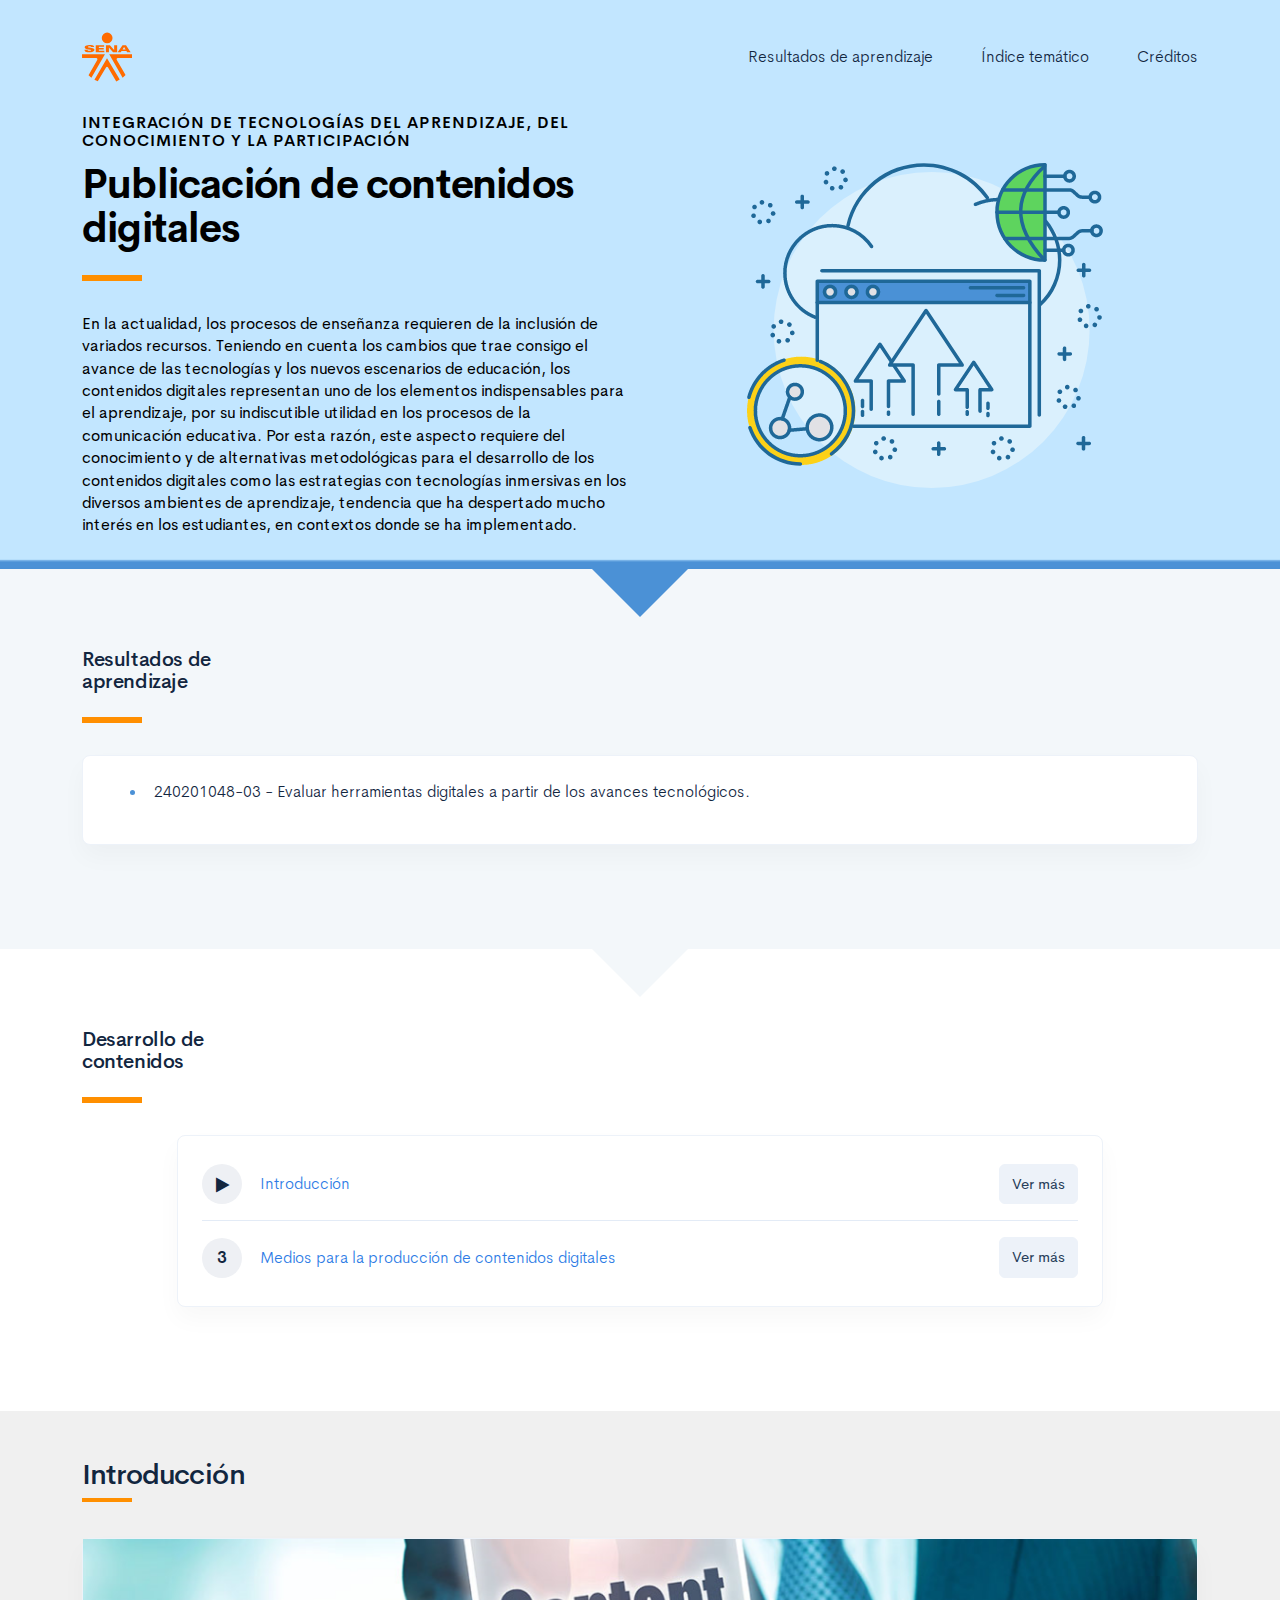
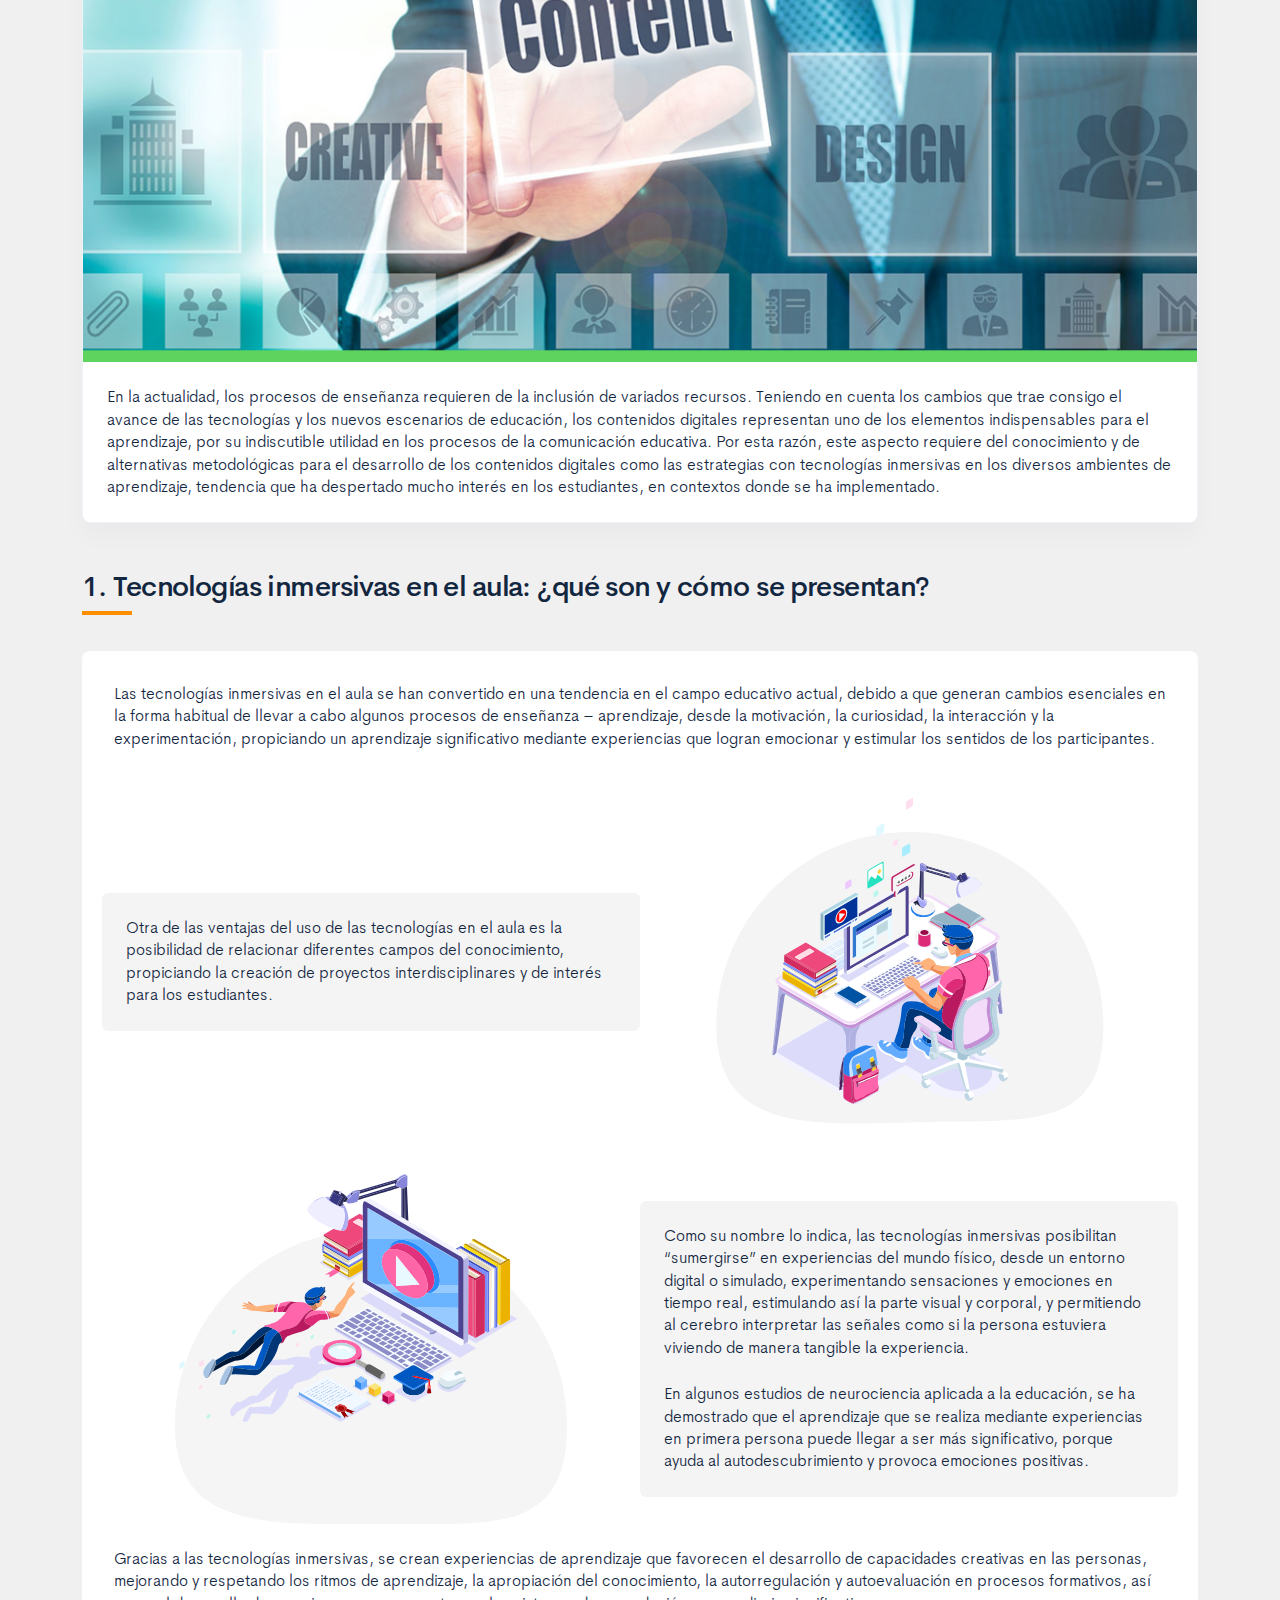
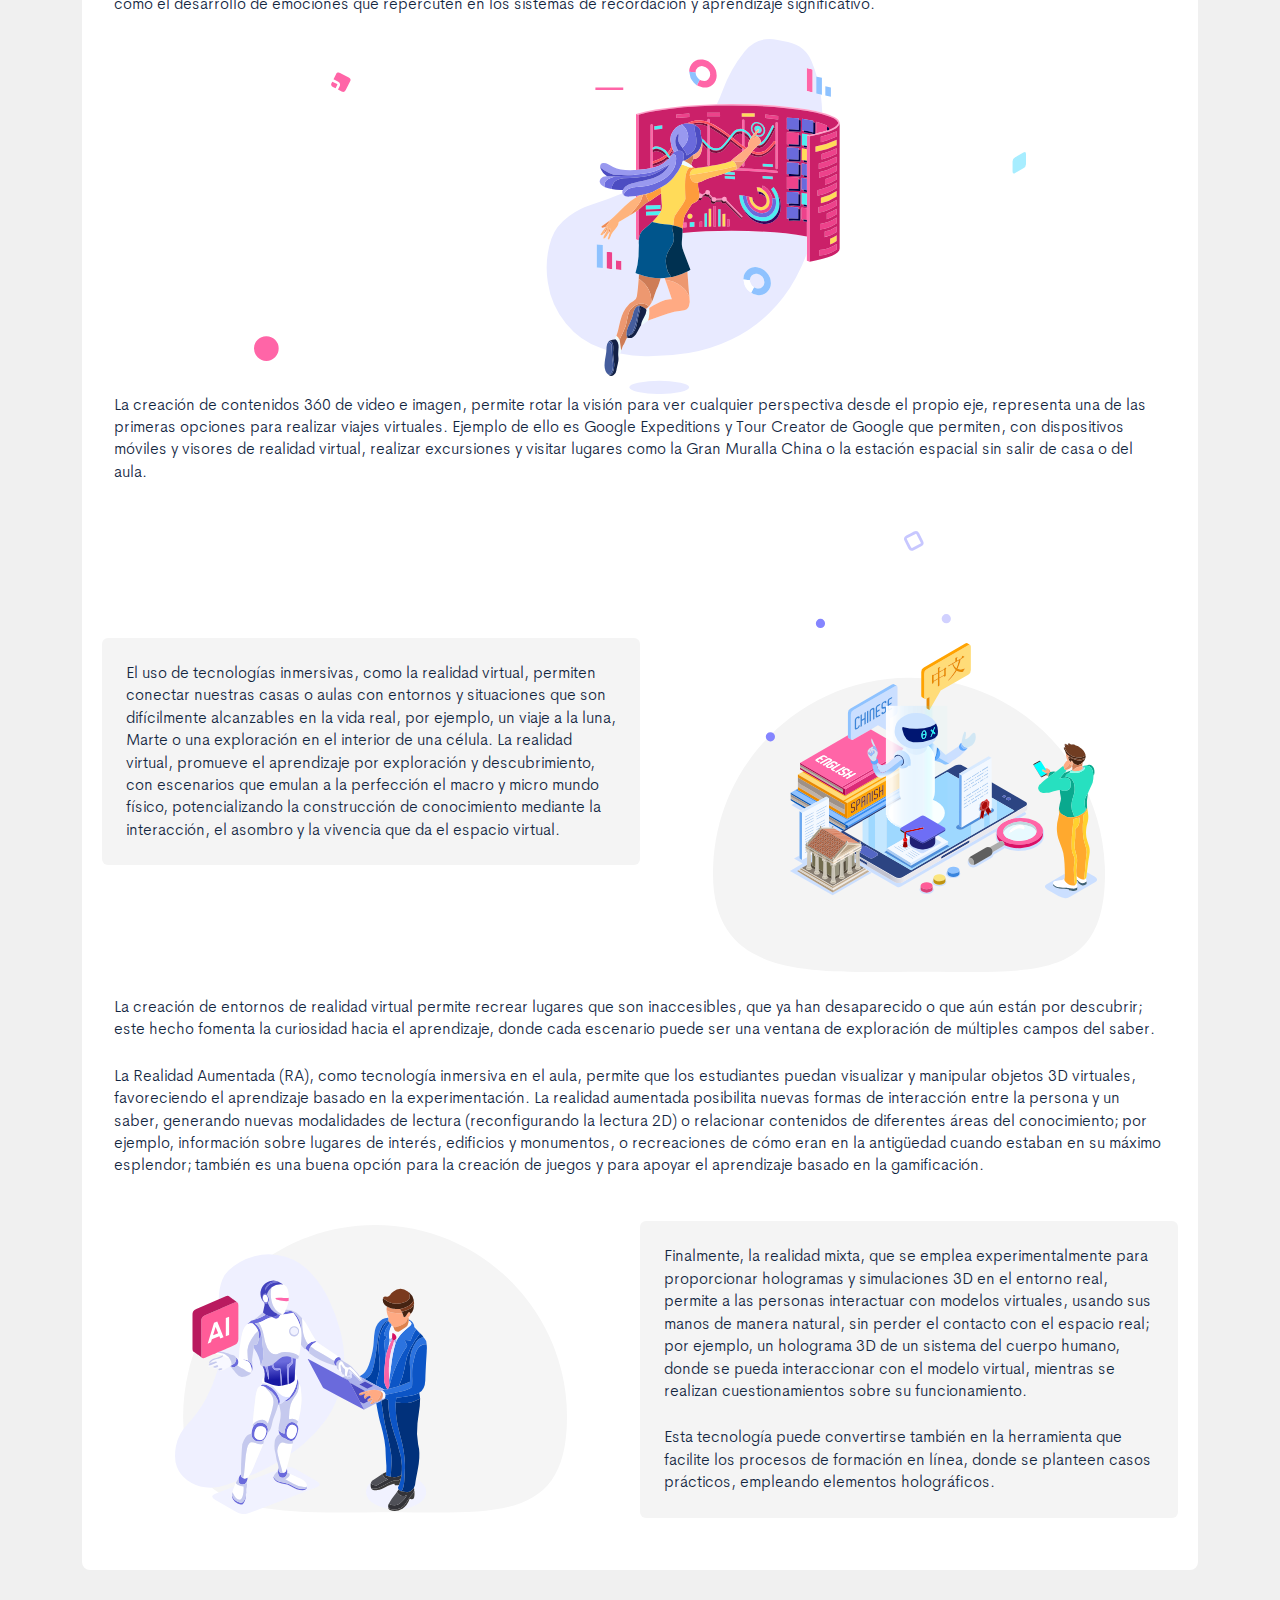
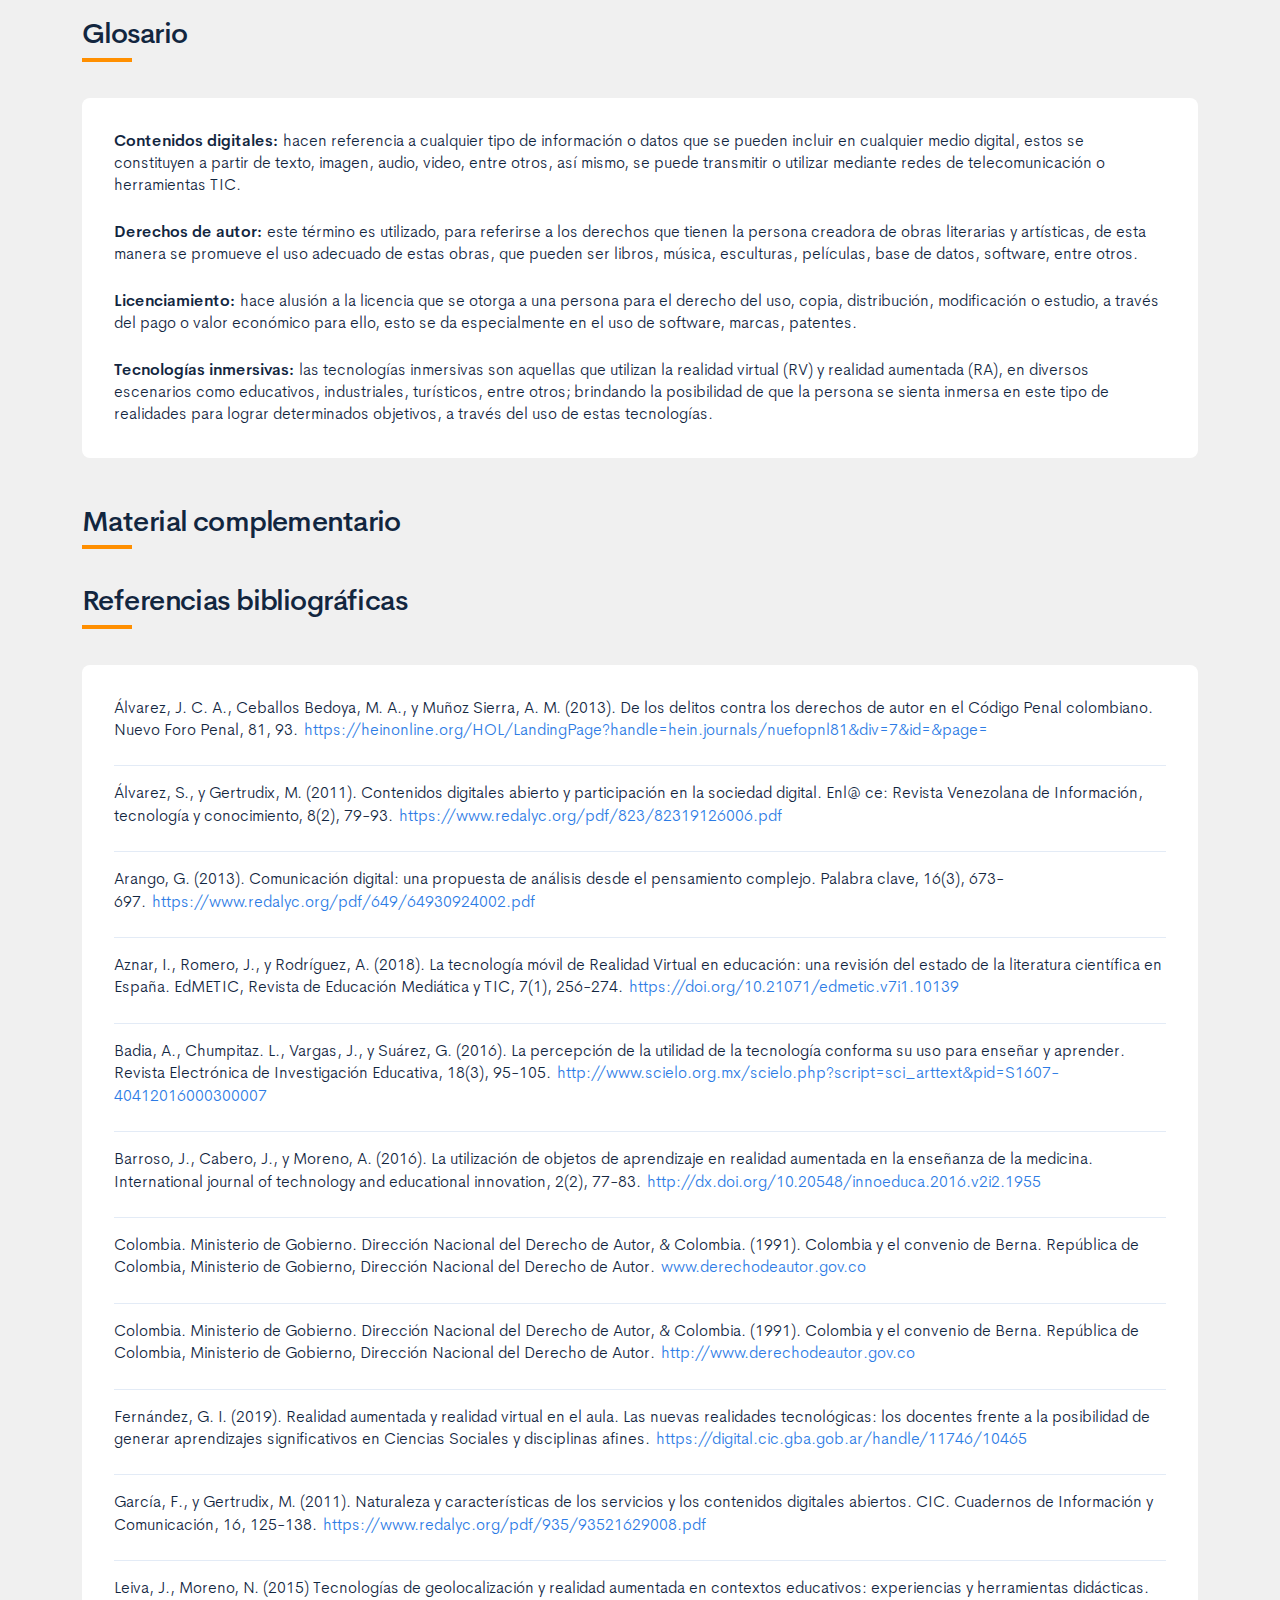
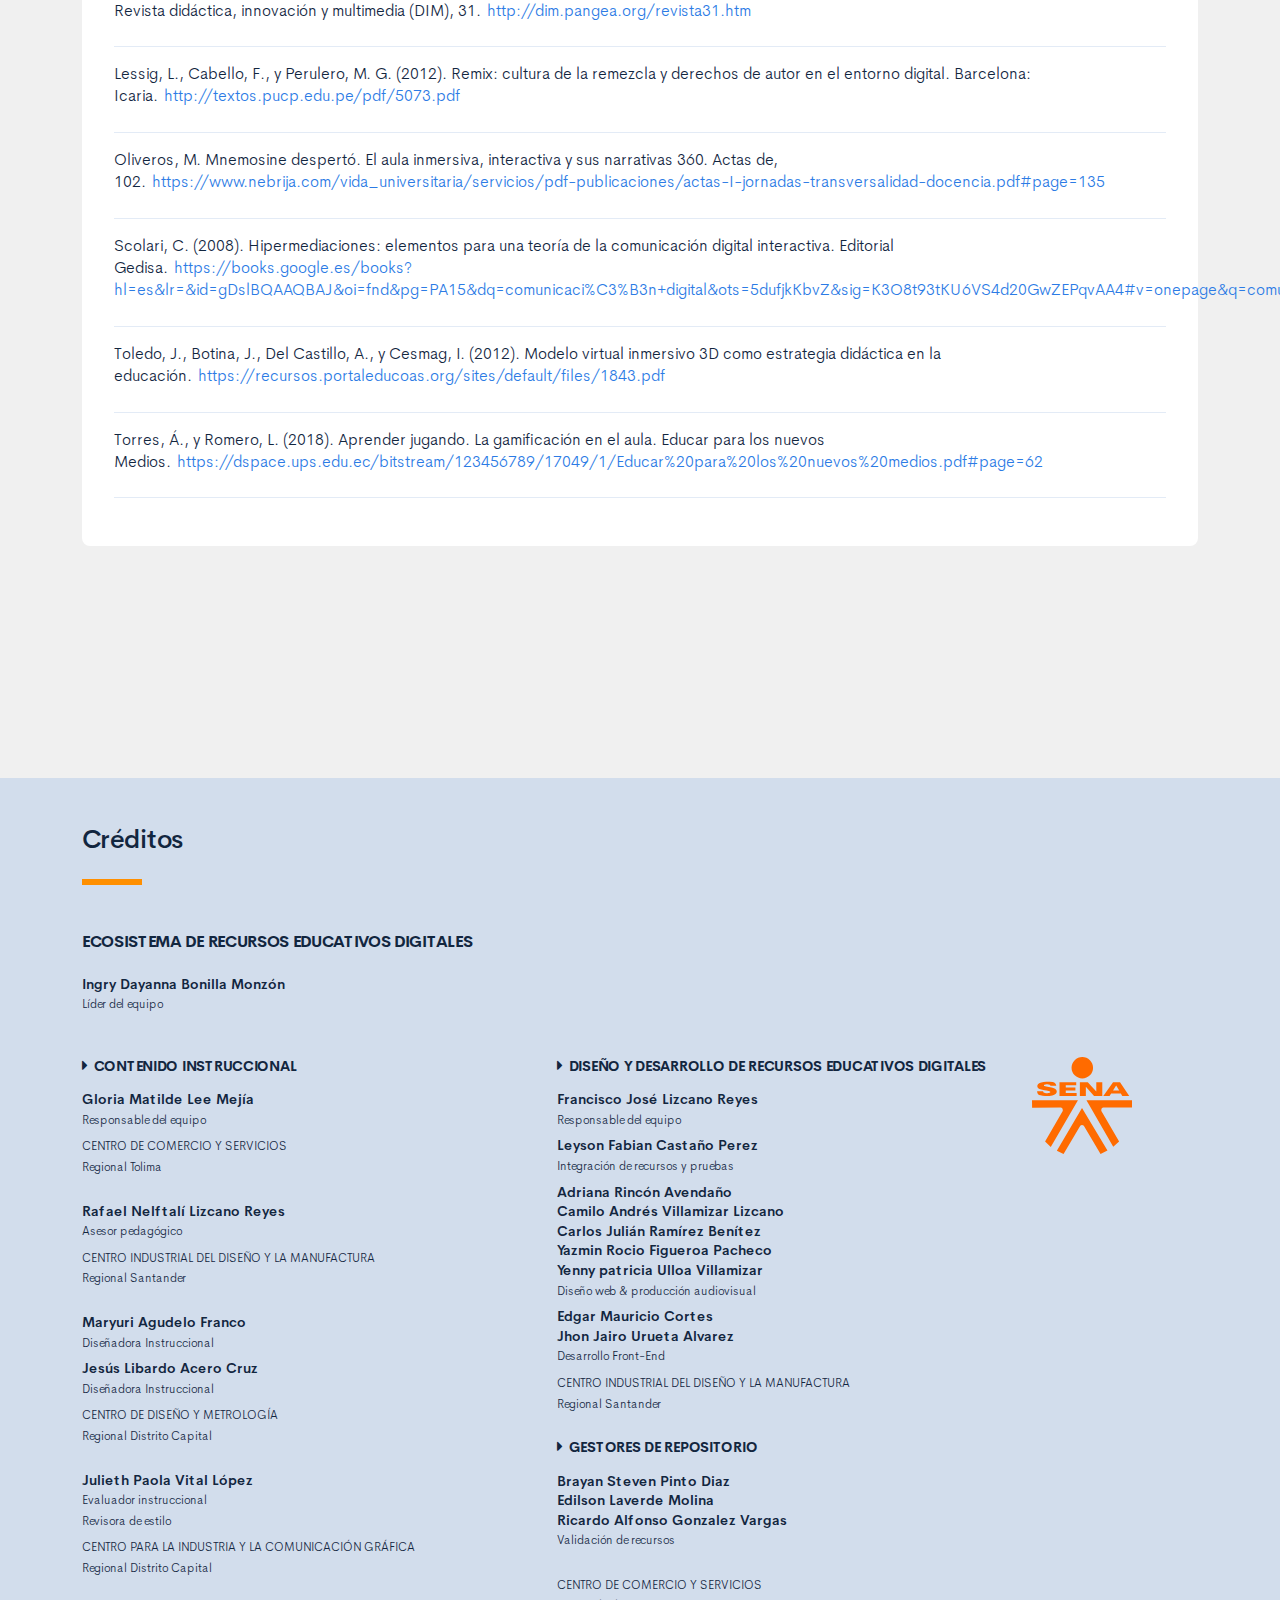
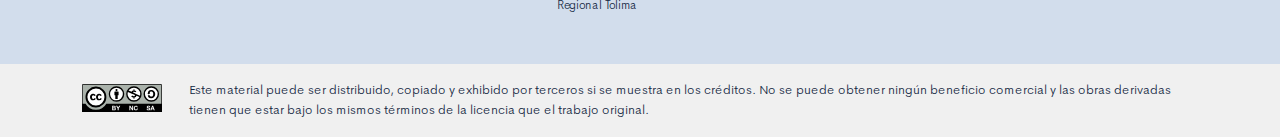
==== commit a9a9d377: "Correcciones 3" ====
--- a/public/material.html
+++ b/public/material.html
@@ -34,7 +34,7 @@
                                 <h3 class="curso-subtitulo" id="curso-titulo-componente">Integración de tecnologías del aprendizaje, del conocimiento y la participación</h3>
                                 <h1 class="curso-titulo" id="curso-titulo-tema">Publicación de contenidos digitales</h1>
                                 <div class="brand-line-primary"></div>
-                                <p class="curso-descripcion">En la actualidad los procesos de enseñanza requieren de la inclusión de variados recursos, lo anterior, a la luz de los cambios que trae consigo el avance de la tecnologías y escenarios de educación; los contenidos digitales representan uno de los elementos indispensables para el aprendizaje por su indiscutible utilidad en los procesos de la comunicación educativa y la utilidad de estos. Es así, como este aspecto requiere del conocimiento y las posibles metodologías a utilizar para el desarrollo de los contenidos digitales, como son algunas estrategias con tecnologías inmersivas en los diversos ambientes de aprendizaje, siendo una tendencia en la educación actual por el interés que despierta en los estudiantes en el momento de ser implementado.</p>
+                                <p class="curso-descripcion">En la actualidad, los procesos de enseñanza requieren de la inclusión de variados recursos. Teniendo en cuenta los cambios que trae consigo el avance de las tecnologías y los nuevos escenarios de educación, los contenidos digitales representan uno de los elementos indispensables para el aprendizaje, por su indiscutible utilidad en los procesos de la comunicación educativa. Por esta razón, este aspecto requiere del conocimiento y de alternativas metodológicas para el desarrollo de los contenidos digitales como las estrategias con tecnologías inmersivas en los diversos ambientes de aprendizaje, tendencia que ha despertado mucho interés en los estudiantes, en contextos donde se ha implementado.</p>
                             </div>
                             <div class="col-12 col-lg-6 text-center">
                                 <div class="d-none d-lg-block"><img class="curso-imagen" src="assets/images/header/header_media.png" /></div>
@@ -99,7 +99,7 @@
                     </div>
                     <div class="card"><img class="img-fluid" src="assets/images/pages/img1.png" style="max-width: 100%">
                         <div class="card-body">
-                            <p>En la actualidad los procesos de enseñanza requieren de la inclusión de variados recursos, lo anterior, a la luz de los cambios que trae consigo el avance de la tecnologías y escenarios de educación; los contenidos digitales representan uno de los elementos indispensables para el aprendizaje por su indiscutible utilidad en los procesos de la comunicación educativa y la utilidad de estos. Es así, como este aspecto requiere del conocimiento y las posibles metodologías a utilizar para el desarrollo de los contenidos digitales, como son algunas estrategias con tecnologías inmersivas en los diversos ambientes de aprendizaje, siendo una tendencia en la educación actual por el interés que despierta en los estudiantes en el momento de ser implementado.</p>
+                            <p>En la actualidad, los procesos de enseñanza requieren de la inclusión de variados recursos. Teniendo en cuenta los cambios que trae consigo el avance de las tecnologías y los nuevos escenarios de educación, los contenidos digitales representan uno de los elementos indispensables para el aprendizaje, por su indiscutible utilidad en los procesos de la comunicación educativa. Por esta razón, este aspecto requiere del conocimiento y de alternativas metodológicas para el desarrollo de los contenidos digitales como las estrategias con tecnologías inmersivas en los diversos ambientes de aprendizaje, tendencia que ha despertado mucho interés en los estudiantes, en contextos donde se ha implementado.</p>
                         </div>
                     </div>
                 </div>
@@ -110,16 +110,16 @@
                         <h1>1. Tecnologías inmersivas en el aula: ¿qué son y cómo se presentan?</h1>
                     </div>
                     <div class="jumbotron bg-white">
-                        <p>Las tecnologías inmersivas en aula se han convertido en una tendencia en el campo educativo actual, debido a que generan cambios esenciales en la forma habitual de llevar a cabo algunos procesos de enseñanza – aprendizaje; desde la motivación, la curiosidad, la interacción y la experimentación, propiciando un aprendizaje significativo mediante experiencias que logran emocionar estimular los sentidos de los participantes.</p>
-                        <div class="row">
-                            <div class="col-6 p-4 bg-color1 align-self-center rounded">
-                                <p>Otra de las ventajas del uso de las tecnologías en aula, es la posibilidad de relacionar diferentes campos del conocimiento, propiciando la creación de proyectos interdisciplinares y de interés para los estudiantes.</p>
+                        <p>Las tecnologías inmersivas en el aula se han convertido en una tendencia en el campo educativo actual, debido a que generan cambios esenciales en la forma habitual de llevar a cabo algunos procesos de enseñanza – aprendizaje, desde la motivación, la curiosidad, la interacción y la experimentación, propiciando un aprendizaje significativo mediante experiencias que logran emocionar y estimular los sentidos de los participantes.</p>
+                        <div class="row">
+                            <div class="col-6 p-4 bg-color1 align-self-center rounded">
+                                <p>Otra de las ventajas del uso de las tecnologías en el aula es la posibilidad de relacionar diferentes campos del conocimiento, propiciando la creación de proyectos interdisciplinares y de interés para los estudiantes.</p>
                             </div>
                             <div class="col-6 text-center p-4"><img class="img-fluid" src="assets/images/pages/img1.svg" style="max-width: 80%"></div>
                             <div class="col-6 text-center p-4"><img class="img-fluid" src="assets/images/pages/img2.svg" style="max-width: 80%"></div>
                             <div class="col-6 p-4 bg-color1 align-self-center rounded">
-                                <p>Como su nombre lo indica, las tecnologías inmersivas, posibilitan “sumergirse” en experiencias del mundo físico, desde un entorno digital o simulado, experimentando sensaciones y emociones en tiempo real, estimulando así la parte visual y corporal, y permitiendo al cerebro interpretar las señales como si la persona estuviera viviendo de manera tangible la experiencia. </p>
-                                <p>En algunos estudios de neurociencia aplicada a la educación se ha demostrado que el aprendizaje que se realiza mediante experiencias en primera persona puede llegar a ser más significativo, porque ayuda al autodescubrimiento y provoca emociones positivas.</p>
+                                <p>Como su nombre lo indica, las tecnologías inmersivas posibilitan “sumergirse” en experiencias del mundo físico, desde un entorno digital o simulado, experimentando sensaciones y emociones en tiempo real, estimulando así la parte visual y corporal, y permitiendo al cerebro interpretar las señales como si la persona estuviera viviendo de manera tangible la experiencia.</p>
+                                <p>En algunos estudios de neurociencia aplicada a la educación, se ha demostrado que el aprendizaje que se realiza mediante experiencias en primera persona puede llegar a ser más significativo, porque ayuda al autodescubrimiento y provoca emociones positivas.</p>
                             </div>
                         </div>
                         <p>Gracias a las tecnologías inmersivas, se crean experiencias de aprendizaje que favorecen el desarrollo de capacidades creativas en las personas, mejorando y respetando los ritmos de aprendizaje, la apropiación del conocimiento, la autorregulación y autoevaluación en procesos formativos, así como el desarrollo de emociones que repercuten en los sistemas de recordación y aprendizaje significativo.</p>
@@ -134,11 +134,11 @@
                             <div class="col-6 text-center p-4"><img class="img-fluid" src="assets/images/pages/img4.svg" style="max-width: 80%"></div>
                         </div>
                         <p>La creación de entornos de realidad virtual permite recrear lugares que son inaccesibles, que ya han desaparecido o que aún están por descubrir; este hecho fomenta la curiosidad hacia el aprendizaje, donde cada escenario puede ser una ventana de exploración de múltiples campos del saber. </p>
-                        <p>La Realidad Aumentada, como tecnología inmersiva en aula, permite que los estudiantes puedan visualizar y manipular objetos 3D virtuales, así favorecer el aprendizaje basado en la experimentación. La realidad aumentada posibilita, nuevas formas de interacción entre la persona y un saber, generando nuevas formas de leer (reconfigurando la lectura 2D) o relacionar contenidos de diferentes áreas del conocimiento; por ejemplo, información sobre lugares de interés, edificios y monumentos, o recreaciones de cómo eran en la antigüedad cuando estaban en su máximo esplendor, también es una buena opción para la creación de juegos y para apoyar el aprendizaje basado en la gamificación.</p>
+                        <p>La Realidad Aumentada (RA), como tecnología inmersiva en el aula, permite que los estudiantes puedan visualizar y manipular objetos 3D virtuales, favoreciendo el aprendizaje basado en la experimentación. La realidad aumentada posibilita nuevas formas de interacción entre la persona y un saber, generando nuevas modalidades de lectura (reconfigurando la lectura 2D) o relacionar contenidos de diferentes áreas del conocimiento; por ejemplo, información sobre lugares de interés, edificios y monumentos, o recreaciones de cómo eran en la antigüedad cuando estaban en su máximo esplendor; también es una buena opción para la creación de juegos y para apoyar el aprendizaje basado en la gamificación.</p>
                         <div class="row">
                             <div class="col-6 text-center p-4"><img class="img-fluid" src="assets/images/pages/img5.svg" style="max-width: 80%"></div>
                             <div class="col-6 p-4 bg-color1 align-self-center rounded">
-                                <p>Finalmente, la realidad mixta, que se emplea experimentalmente para proporcionar hologramas y simulaciones 3D en el entorno real, permite a las personas interactuar con modelos virtuales, usando sus manos de manera natural sin perder el contacto con el espacio real; por ejemplo, un holograma 3D de un sistema del cuerpo humano, donde se pueda interaccionar con el modelo virtual, mientras se realizan cuestionamientos sobre su funcionamiento. </p>
+                                <p>Finalmente, la realidad mixta, que se emplea experimentalmente para proporcionar hologramas y simulaciones 3D en el entorno real, permite a las personas interactuar con modelos virtuales, usando sus manos de manera natural, sin perder el contacto con el espacio real; por ejemplo, un holograma 3D de un sistema del cuerpo humano, donde se pueda interaccionar con el modelo virtual, mientras se realizan cuestionamientos sobre su funcionamiento.</p>
                                 <p>Esta tecnología puede convertirse también en la herramienta que facilite los procesos de formación en línea, donde se planteen casos prácticos, empleando elementos holográficos.</p>
                             </div>
                         </div>
